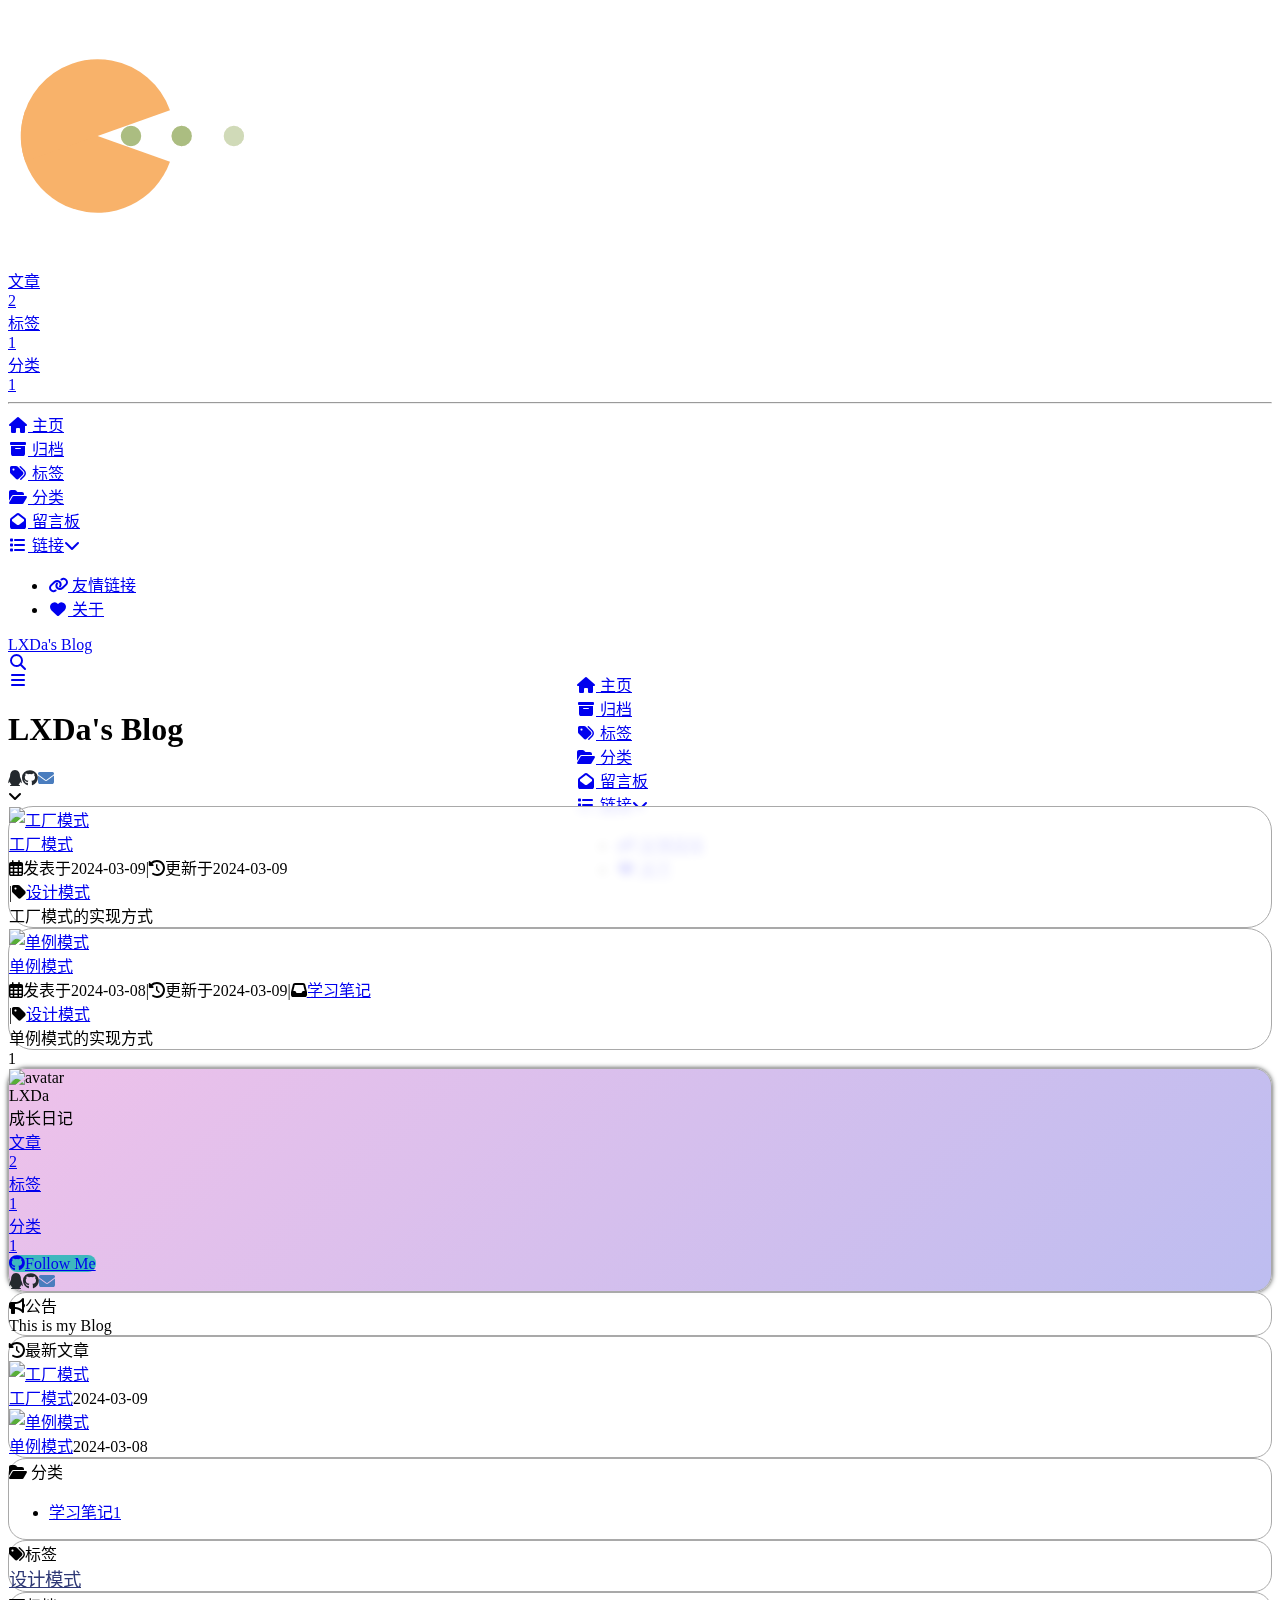
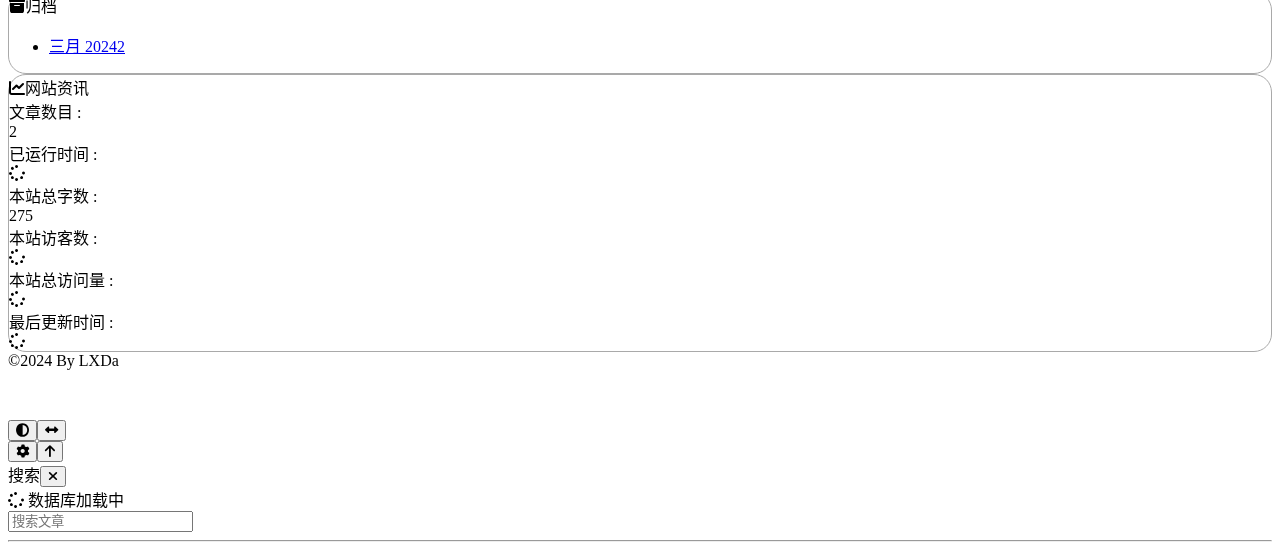
==== index.html @ 8b488f19 "Site updated: 2024-03-10 10:13:43" ====
<!DOCTYPE html><html lang="zh-CN" data-theme="light"><head><meta charset="UTF-8"><meta http-equiv="X-UA-Compatible" content="IE=edge"><meta name="viewport" content="width=device-width, initial-scale=1.0,viewport-fit=cover"><title>LXDa's  Blog</title><meta name="author" content="LXDa"><meta name="copyright" content="LXDa"><meta name="format-detection" content="telephone=no"><meta name="theme-color" content="#ffffff"><meta name="description" content="成长日记">
<meta property="og:type" content="website">
<meta property="og:title" content="LXDa&#39;s  Blog">
<meta property="og:url" content="https://lxdaa-blog.github.io/LXDaa-Blog.github.io/index.html">
<meta property="og:site_name" content="LXDa&#39;s  Blog">
<meta property="og:description" content="成长日记">
<meta property="og:locale" content="zh_CN">
<meta property="og:image" content="https://lxdaa-blog.github.io/LXDaa-Blog.github.io/imgs/%E5%A4%B4%E5%83%8F.jpg">
<meta property="article:author" content="LXDa">
<meta property="article:tag" content="博客">
<meta name="twitter:card" content="summary">
<meta name="twitter:image" content="https://lxdaa-blog.github.io/LXDaa-Blog.github.io/imgs/%E5%A4%B4%E5%83%8F.jpg"><link rel="shortcut icon" href="/LXDaa-Blog.github.io/img/favicon.png"><link rel="canonical" href="https://lxdaa-blog.github.io/LXDaa-Blog.github.io/index.html"><link rel="preconnect" href="//cdn.jsdelivr.net"/><link rel="preconnect" href="//fonts.googleapis.com" crossorigin=""/><link rel="preconnect" href="//busuanzi.ibruce.info"/><meta/><link rel="stylesheet" href="/LXDaa-Blog.github.io/css/index.css?v=4.13.0"><link rel="stylesheet" href="https://cdn.jsdelivr.net/npm/@fortawesome/fontawesome-free@6.5.1/css/all.min.css"><link rel="stylesheet" href="https://cdn.jsdelivr.net/npm/@fancyapps/ui@5.0.33/dist/fancybox/fancybox.min.css" media="print" onload="this.media='all'"><link rel="stylesheet" href="https://fonts.googleapis.com/css?family=Titillium+Web&amp;display=swap" media="print" onload="this.media='all'"><script>const GLOBAL_CONFIG = {
  root: '/LXDaa-Blog.github.io/',
  algolia: undefined,
  localSearch: {"path":"/LXDaa-Blog.github.io/search.xml","preload":true,"top_n_per_article":1,"unescape":false,"languages":{"hits_empty":"找不到您查询的内容：${query}","hits_stats":"共找到 ${hits} 篇文章"}},
  translate: undefined,
  noticeOutdate: undefined,
  highlight: {"plugin":"highlight.js","highlightCopy":true,"highlightLang":true,"highlightHeightLimit":200},
  copy: {
    success: '复制成功',
    error: '复制错误',
    noSupport: '浏览器不支持'
  },
  relativeDate: {
    homepage: true,
    post: true
  },
  runtime: '天',
  dateSuffix: {
    just: '刚刚',
    min: '分钟前',
    hour: '小时前',
    day: '天前',
    month: '个月前'
  },
  copyright: {"limitCount":50,"languages":{"author":"作者: LXDa","link":"链接: ","source":"来源: LXDa's  Blog","info":"著作权归作者所有。商业转载请联系作者获得授权，非商业转载请注明出处。"}},
  lightbox: 'fancybox',
  Snackbar: undefined,
  infinitegrid: {
    js: 'https://cdn.jsdelivr.net/npm/@egjs/infinitegrid@4.11.1/dist/infinitegrid.min.js',
    buttonText: '加载更多'
  },
  isPhotoFigcaption: true,
  islazyload: false,
  isAnchor: false,
  percent: {
    toc: true,
    rightside: true,
  },
  autoDarkmode: false
}</script><script id="config-diff">var GLOBAL_CONFIG_SITE = {
  title: 'LXDa\'s  Blog',
  isPost: false,
  isHome: true,
  isHighlightShrink: false,
  isToc: false,
  postUpdate: '2024-03-10 10:13:40'
}</script><script>(win=>{
      win.saveToLocal = {
        set: (key, value, ttl) => {
          if (ttl === 0) return
          const now = Date.now()
          const expiry = now + ttl * 86400000
          const item = {
            value,
            expiry
          }
          localStorage.setItem(key, JSON.stringify(item))
        },
      
        get: key => {
          const itemStr = localStorage.getItem(key)
      
          if (!itemStr) {
            return undefined
          }
          const item = JSON.parse(itemStr)
          const now = Date.now()
      
          if (now > item.expiry) {
            localStorage.removeItem(key)
            return undefined
          }
          return item.value
        }
      }
    
      win.getScript = (url, attr = {}) => new Promise((resolve, reject) => {
        const script = document.createElement('script')
        script.src = url
        script.async = true
        script.onerror = reject
        script.onload = script.onreadystatechange = function() {
          const loadState = this.readyState
          if (loadState && loadState !== 'loaded' && loadState !== 'complete') return
          script.onload = script.onreadystatechange = null
          resolve()
        }

        Object.keys(attr).forEach(key => {
          script.setAttribute(key, attr[key])
        })

        document.head.appendChild(script)
      })
    
      win.getCSS = (url, id = false) => new Promise((resolve, reject) => {
        const link = document.createElement('link')
        link.rel = 'stylesheet'
        link.href = url
        if (id) link.id = id
        link.onerror = reject
        link.onload = link.onreadystatechange = function() {
          const loadState = this.readyState
          if (loadState && loadState !== 'loaded' && loadState !== 'complete') return
          link.onload = link.onreadystatechange = null
          resolve()
        }
        document.head.appendChild(link)
      })
    
      win.activateDarkMode = () => {
        document.documentElement.setAttribute('data-theme', 'dark')
        if (document.querySelector('meta[name="theme-color"]') !== null) {
          document.querySelector('meta[name="theme-color"]').setAttribute('content', '#0d0d0d')
        }
      }
      win.activateLightMode = () => {
        document.documentElement.setAttribute('data-theme', 'light')
        if (document.querySelector('meta[name="theme-color"]') !== null) {
          document.querySelector('meta[name="theme-color"]').setAttribute('content', '#ffffff')
        }
      }
      const t = saveToLocal.get('theme')
    
          const now = new Date()
          const hour = now.getHours()
          const isNight = hour <= 6 || hour >= 18
          if (t === undefined) isNight ? activateDarkMode() : activateLightMode()
          else if (t === 'light') activateLightMode()
          else activateDarkMode()
        
      const asideStatus = saveToLocal.get('aside-status')
      if (asideStatus !== undefined) {
        if (asideStatus === 'hide') {
          document.documentElement.classList.add('hide-aside')
        } else {
          document.documentElement.classList.remove('hide-aside')
        }
      }
    
      const detectApple = () => {
        if(/iPad|iPhone|iPod|Macintosh/.test(navigator.userAgent)){
          document.documentElement.classList.add('apple')
        }
      }
      detectApple()
    })(window)</script><link rel="stylesheet" href="/css/custom.css"><!-- hexo injector head_end start --><link rel="stylesheet" href="https://cdn.jsdelivr.net/gh/Zfour/Butterfly-double-row-display@1.00/cardlistpost.min.css"/>
<style>#recent-posts > .recent-post-item >.recent-post-info > .article-meta-wrap > .tags:before {content:"\A";
  white-space: pre;}#recent-posts > .recent-post-item >.recent-post-info > .article-meta-wrap > .tags > .article-meta__separator{display:none}</style>
<link rel="stylesheet" href="https://cdn.cbd.int/hexo-butterfly-clock-anzhiyu/lib/clock.min.css" /><link rel="stylesheet" href="https://www.fomal.cc/static/css/runtime.min.css" media="print" onload="this.media='all'"><link rel="stylesheet" href="https://npm.elemecdn.com/hexo-butterfly-swiper/lib/swiper.min.css" media="print" onload="this.media='all'"><link rel="stylesheet" href="https://npm.elemecdn.com/hexo-butterfly-swiper/lib/swiperstyle.css" media="print" onload="this.media='all'"><link rel="stylesheet" href="https://npm.elemecdn.com/hexo-butterfly-tag-plugins-plus@latest/lib/assets/font-awesome-animation.min.css" media="defer" onload="this.media='all'"><link rel="stylesheet" href="https://npm.elemecdn.com/hexo-butterfly-tag-plugins-plus@latest/lib/tag_plugins.css" media="defer" onload="this.media='all'"><script src="https://npm.elemecdn.com/hexo-butterfly-tag-plugins-plus@latest/lib/assets/carousel-touch.js"></script><link rel="stylesheet" href="https://npm.elemecdn.com/hexo-butterfly-wowjs/lib/animate.min.css" media="print" onload="this.media='screen'"><!-- hexo injector head_end end --><meta name="generator" content="Hexo 6.3.0"></head><body><div id="web_bg"></div><div id="sidebar"><div id="menu-mask"></div><div id="sidebar-menus"><div class="avatar-img is-center"><img src="/LXDaa-Blog.github.io/imgs/%E5%A4%B4%E5%83%8F.jpg" onerror="onerror=null;src='/img/friend_404.gif'" alt="avatar"/></div><div class="sidebar-site-data site-data is-center"><a href="/LXDaa-Blog.github.io/archives/"><div class="headline">文章</div><div class="length-num">2</div></a><a href="/LXDaa-Blog.github.io/tags/"><div class="headline">标签</div><div class="length-num">1</div></a><a href="/LXDaa-Blog.github.io/categories/"><div class="headline">分类</div><div class="length-num">1</div></a></div><hr class="custom-hr"/><div class="menus_items"><div class="menus_item"><a class="site-page" href="/LXDaa-Blog.github.io/"><i class="fa-fw fas fa-home"></i><span> 主页</span></a></div><div class="menus_item"><a class="site-page" href="/LXDaa-Blog.github.io/archives/"><i class="fa-fw fas fa-archive"></i><span> 归档</span></a></div><div class="menus_item"><a class="site-page" href="/LXDaa-Blog.github.io/tags/"><i class="fa-fw fas fa-tags"></i><span> 标签</span></a></div><div class="menus_item"><a class="site-page" href="/LXDaa-Blog.github.io/categories/"><i class="fa-fw fas fa-folder-open"></i><span> 分类</span></a></div><div class="menus_item"><a class="site-page" href="/LXDaa-Blog.github.io/comments/"><i class="fa-fw fas fa-envelope-open"></i><span> 留言板</span></a></div><div class="menus_item"><a class="site-page group hide" href="javascript:void(0);"><i class="fa-fw fas fa-list"></i><span> 链接</span><i class="fas fa-chevron-down"></i></a><ul class="menus_item_child"><li><a class="site-page child" href="/LXDaa-Blog.github.io/link/"><i class="fa-fw fas fa-link"></i><span> 友情链接</span></a></li><li><a class="site-page child" href="/LXDaa-Blog.github.io/about/"><i class="fa-fw fas fa-heart"></i><span> 关于</span></a></li></ul></div></div></div></div><div class="page" id="body-wrap"><header class="full_page" id="page-header" style="background-image: url('/LXDaa-Blog.github.io/imgs/homepage.png')"><nav id="nav"><span id="blog-info"><a href="/LXDaa-Blog.github.io/" title="LXDa's  Blog"><span class="site-name">LXDa's  Blog</span></a></span><div id="menus"><div id="search-button"><a class="site-page social-icon search" href="javascript:void(0);"><i class="fas fa-search fa-fw"></i><!--span=' '+_p('search.title')--></a></div><div class="menus_items"><div class="menus_item"><a class="site-page" href="/LXDaa-Blog.github.io/"><i class="fa-fw fas fa-home"></i><span> 主页</span></a></div><div class="menus_item"><a class="site-page" href="/LXDaa-Blog.github.io/archives/"><i class="fa-fw fas fa-archive"></i><span> 归档</span></a></div><div class="menus_item"><a class="site-page" href="/LXDaa-Blog.github.io/tags/"><i class="fa-fw fas fa-tags"></i><span> 标签</span></a></div><div class="menus_item"><a class="site-page" href="/LXDaa-Blog.github.io/categories/"><i class="fa-fw fas fa-folder-open"></i><span> 分类</span></a></div><div class="menus_item"><a class="site-page" href="/LXDaa-Blog.github.io/comments/"><i class="fa-fw fas fa-envelope-open"></i><span> 留言板</span></a></div><div class="menus_item"><a class="site-page group hide" href="javascript:void(0);"><i class="fa-fw fas fa-list"></i><span> 链接</span><i class="fas fa-chevron-down"></i></a><ul class="menus_item_child"><li><a class="site-page child" href="/LXDaa-Blog.github.io/link/"><i class="fa-fw fas fa-link"></i><span> 友情链接</span></a></li><li><a class="site-page child" href="/LXDaa-Blog.github.io/about/"><i class="fa-fw fas fa-heart"></i><span> 关于</span></a></li></ul></div></div><div id="toggle-menu"><a class="site-page" href="javascript:void(0);"><i class="fas fa-bars fa-fw"></i></a></div></div></nav><div id="site-info"><h1 id="site-title">LXDa's  Blog</h1><div id="site-subtitle"><span id="subtitle"></span></div><div id="site_social_icons"><a class="social-icon" href="https://github.com/xxxxx" target="_blank" title="QQ"><i class="fa-brands fa-qq" style="color: #24292e;"></i></a><a class="social-icon" href="https://github.com/xxxxx" target="_blank" title="Github"><i class="fab fa-github" style="color: #24292e;"></i></a><a class="social-icon" href="mailto:xxxxxx@gmail.com" target="_blank" title="Email"><i class="fas fa-envelope" style="color: #4a7dbe;"></i></a></div></div><div id="scroll-down"><i class="fas fa-angle-down scroll-down-effects"></i></div></header><main class="layout" id="content-inner"><div class="recent-posts" id="recent-posts"><div class="recent-post-item"><div class="post_cover left"><a href="/LXDaa-Blog.github.io/2024/03/09/%E5%B7%A5%E5%8E%82%E6%A8%A1%E5%BC%8F/" title="工厂模式"><img class="post-bg" src="/LXDaa-Blog.github.io/imgs/cover/3.jpg" onerror="this.onerror=null;this.src='/LXDaa-Blog.github.io/img/404.jpg'" alt="工厂模式"></a></div><div class="recent-post-info"><a class="article-title" href="/LXDaa-Blog.github.io/2024/03/09/%E5%B7%A5%E5%8E%82%E6%A8%A1%E5%BC%8F/" title="工厂模式">工厂模式</a><div class="article-meta-wrap"><span class="post-meta-date"><i class="far fa-calendar-alt"></i><span class="article-meta-label">发表于</span><time class="post-meta-date-created" datetime="2024-03-09T00:00:00.000Z" title="发表于 2024-03-09 08:00:00">2024-03-09</time><span class="article-meta-separator">|</span><i class="fas fa-history"></i><span class="article-meta-label">更新于</span><time class="post-meta-date-updated" datetime="2024-03-09T10:38:39.227Z" title="更新于 2024-03-09 18:38:39">2024-03-09</time></span><span class="article-meta tags"><span class="article-meta-separator">|</span><i class="fas fa-tag"></i><a class="article-meta__tags" href="/LXDaa-Blog.github.io/tags/%E8%AE%BE%E8%AE%A1%E6%A8%A1%E5%BC%8F/">设计模式</a></span></div><div class="content">工厂模式的实现方式</div></div></div><div class="recent-post-item"><div class="post_cover right"><a href="/LXDaa-Blog.github.io/2024/03/08/%E5%8D%95%E4%BE%8B%E6%A8%A1%E5%BC%8F/" title="单例模式"><img class="post-bg" src="/LXDaa-Blog.github.io/imgs/cover/1.jpg" onerror="this.onerror=null;this.src='/LXDaa-Blog.github.io/img/404.jpg'" alt="单例模式"></a></div><div class="recent-post-info"><a class="article-title" href="/LXDaa-Blog.github.io/2024/03/08/%E5%8D%95%E4%BE%8B%E6%A8%A1%E5%BC%8F/" title="单例模式">单例模式</a><div class="article-meta-wrap"><span class="post-meta-date"><i class="far fa-calendar-alt"></i><span class="article-meta-label">发表于</span><time class="post-meta-date-created" datetime="2024-03-08T00:00:00.000Z" title="发表于 2024-03-08 08:00:00">2024-03-08</time><span class="article-meta-separator">|</span><i class="fas fa-history"></i><span class="article-meta-label">更新于</span><time class="post-meta-date-updated" datetime="2024-03-09T10:39:08.248Z" title="更新于 2024-03-09 18:39:08">2024-03-09</time></span><span class="article-meta"><span class="article-meta-separator">|</span><i class="fas fa-inbox"></i><a class="article-meta__categories" href="/LXDaa-Blog.github.io/categories/%E5%AD%A6%E4%B9%A0%E7%AC%94%E8%AE%B0/">学习笔记</a></span><span class="article-meta tags"><span class="article-meta-separator">|</span><i class="fas fa-tag"></i><a class="article-meta__tags" href="/LXDaa-Blog.github.io/tags/%E8%AE%BE%E8%AE%A1%E6%A8%A1%E5%BC%8F/">设计模式</a></span></div><div class="content">单例模式的实现方式</div></div></div><nav id="pagination"><div class="pagination"><span class="page-number current">1</span></div></nav></div><div class="aside-content" id="aside-content"><div class="card-widget card-info"><div class="is-center"><div class="avatar-img"><img src="/LXDaa-Blog.github.io/imgs/%E5%A4%B4%E5%83%8F.jpg" onerror="this.onerror=null;this.src='/LXDaa-Blog.github.io/img/friend_404.gif'" alt="avatar"/></div><div class="author-info__name">LXDa</div><div class="author-info__description">成长日记</div></div><div class="card-info-data site-data is-center"><a href="/LXDaa-Blog.github.io/archives/"><div class="headline">文章</div><div class="length-num">2</div></a><a href="/LXDaa-Blog.github.io/tags/"><div class="headline">标签</div><div class="length-num">1</div></a><a href="/LXDaa-Blog.github.io/categories/"><div class="headline">分类</div><div class="length-num">1</div></a></div><a id="card-info-btn" target="_blank" rel="noopener" href="https://github.com/xxxxxx"><i class="fab fa-github"></i><span>Follow Me</span></a><div class="card-info-social-icons is-center"><a class="social-icon" href="https://github.com/xxxxx" target="_blank" title="QQ"><i class="fa-brands fa-qq" style="color: #24292e;"></i></a><a class="social-icon" href="https://github.com/xxxxx" target="_blank" title="Github"><i class="fab fa-github" style="color: #24292e;"></i></a><a class="social-icon" href="mailto:xxxxxx@gmail.com" target="_blank" title="Email"><i class="fas fa-envelope" style="color: #4a7dbe;"></i></a></div></div><div class="card-widget card-announcement"><div class="item-headline"><i class="fas fa-bullhorn fa-shake"></i><span>公告</span></div><div class="announcement_content">This is my Blog</div></div><div class="sticky_layout"><div class="card-widget card-recent-post"><div class="item-headline"><i class="fas fa-history"></i><span>最新文章</span></div><div class="aside-list"><div class="aside-list-item"><a class="thumbnail" href="/LXDaa-Blog.github.io/2024/03/09/%E5%B7%A5%E5%8E%82%E6%A8%A1%E5%BC%8F/" title="工厂模式"><img src="/LXDaa-Blog.github.io/imgs/cover/3.jpg" onerror="this.onerror=null;this.src='/LXDaa-Blog.github.io/img/404.jpg'" alt="工厂模式"/></a><div class="content"><a class="title" href="/LXDaa-Blog.github.io/2024/03/09/%E5%B7%A5%E5%8E%82%E6%A8%A1%E5%BC%8F/" title="工厂模式">工厂模式</a><time datetime="2024-03-09T00:00:00.000Z" title="发表于 2024-03-09 08:00:00">2024-03-09</time></div></div><div class="aside-list-item"><a class="thumbnail" href="/LXDaa-Blog.github.io/2024/03/08/%E5%8D%95%E4%BE%8B%E6%A8%A1%E5%BC%8F/" title="单例模式"><img src="/LXDaa-Blog.github.io/imgs/cover/1.jpg" onerror="this.onerror=null;this.src='/LXDaa-Blog.github.io/img/404.jpg'" alt="单例模式"/></a><div class="content"><a class="title" href="/LXDaa-Blog.github.io/2024/03/08/%E5%8D%95%E4%BE%8B%E6%A8%A1%E5%BC%8F/" title="单例模式">单例模式</a><time datetime="2024-03-08T00:00:00.000Z" title="发表于 2024-03-08 08:00:00">2024-03-08</time></div></div></div></div><div class="card-widget card-categories"><div class="item-headline">
            <i class="fas fa-folder-open"></i>
            <span>分类</span>
            
            </div>
            <ul class="card-category-list" id="aside-cat-list">
            <li class="card-category-list-item "><a class="card-category-list-link" href="/LXDaa-Blog.github.io/categories/%E5%AD%A6%E4%B9%A0%E7%AC%94%E8%AE%B0/"><span class="card-category-list-name">学习笔记</span><span class="card-category-list-count">1</span></a></li>
            </ul></div><div class="card-widget card-tags"><div class="item-headline"><i class="fas fa-tags"></i><span>标签</span></div><div class="card-tag-cloud"><a href="/LXDaa-Blog.github.io/tags/%E8%AE%BE%E8%AE%A1%E6%A8%A1%E5%BC%8F/" style="font-size: 1.15em; color: rgb(46, 56, 117)">设计模式</a></div></div><div class="card-widget card-archives"><div class="item-headline"><i class="fas fa-archive"></i><span>归档</span></div><ul class="card-archive-list"><li class="card-archive-list-item"><a class="card-archive-list-link" href="/LXDaa-Blog.github.io/archives/2024/03/"><span class="card-archive-list-date">三月 2024</span><span class="card-archive-list-count">2</span></a></li></ul></div><div class="card-widget card-webinfo"><div class="item-headline"><i class="fas fa-chart-line"></i><span>网站资讯</span></div><div class="webinfo"><div class="webinfo-item"><div class="item-name">文章数目 :</div><div class="item-count">2</div></div><div class="webinfo-item"><div class="item-name">已运行时间 :</div><div class="item-count" id="runtimeshow" data-publishDate="2024-03-07T16:00:00.000Z"><i class="fa-solid fa-spinner fa-spin"></i></div></div><div class="webinfo-item"><div class="item-name">本站总字数 :</div><div class="item-count">275</div></div><div class="webinfo-item"><div class="item-name">本站访客数 :</div><div class="item-count" id="busuanzi_value_site_uv"><i class="fa-solid fa-spinner fa-spin"></i></div></div><div class="webinfo-item"><div class="item-name">本站总访问量 :</div><div class="item-count" id="busuanzi_value_site_pv"><i class="fa-solid fa-spinner fa-spin"></i></div></div><div class="webinfo-item"><div class="item-name">最后更新时间 :</div><div class="item-count" id="last-push-date" data-lastPushDate="2024-03-10T02:13:40.676Z"><i class="fa-solid fa-spinner fa-spin"></i></div></div></div></div></div></div></main><footer id="footer"><div id="footer-wrap"><div class="copyright">&copy;2024 By LXDa</div></div></footer></div><div id="rightside"><div id="rightside-config-hide"><button id="darkmode" type="button" title="浅色和深色模式转换"><i class="fas fa-adjust"></i></button><button id="hide-aside-btn" type="button" title="单栏和双栏切换"><i class="fas fa-arrows-alt-h"></i></button></div><div id="rightside-config-show"><button id="rightside-config" type="button" title="设置"><i class="fas fa-cog fa-spin"></i></button><button id="go-up" type="button" title="回到顶部"><span class="scroll-percent"></span><i class="fas fa-arrow-up"></i></button></div></div><div><script src="/LXDaa-Blog.github.io/js/utils.js?v=4.13.0"></script><script src="/LXDaa-Blog.github.io/js/main.js?v=4.13.0"></script><script src="https://cdn.jsdelivr.net/npm/@fancyapps/ui@5.0.33/dist/fancybox/fancybox.umd.min.js"></script><script src="https://cdn.jsdelivr.net/npm/instant.page@5.2.0/instantpage.min.js" type="module"></script><script>function panguFn () {
  if (typeof pangu === 'object') pangu.autoSpacingPage()
  else {
    getScript('https://cdn.jsdelivr.net/npm/pangu@4.0.7/dist/browser/pangu.min.js')
      .then(() => {
        pangu.autoSpacingPage()
      })
  }
}

function panguInit () {
  if (false){
    GLOBAL_CONFIG_SITE.isPost && panguFn()
  } else {
    panguFn()
  }
}

document.addEventListener('DOMContentLoaded', panguInit)</script><div class="js-pjax"><script>window.typedJSFn = {
  init: (str) => {
    window.typed = new Typed('#subtitle', Object.assign({
      strings: str,
      startDelay: 300,
      typeSpeed: 150,
      loop: true,
      backSpeed: 50,
    }, null))
  },
  run: (subtitleType) => {
    if (true) {
      if (typeof Typed === 'function') {
        subtitleType()
      } else {
        getScript('https://cdn.jsdelivr.net/npm/typed.js@2.1.0/dist/typed.umd.min.js').then(subtitleType)
      }
    } else {
      subtitleType()
    }
  }
}
</script><script>function subtitleType () {
  fetch('https://v1.hitokoto.cn')
    .then(response => response.json())
    .then(data => {
      if (true) {
        const from = '出自 ' + data.from
        const sub = ["今日事&#44;今日毕"]
        sub.unshift(data.hitokoto, from)
        typedJSFn.init(sub)
      } else {
        document.getElementById('subtitle').textContent = data.hitokoto
      }
    })
}
typedJSFn.run(subtitleType)
</script></div><canvas id="universe"></canvas><script defer src="/js/universe.js"></script><script id="canvas_nest" defer="defer" color="0,0,255" opacity="0.7" zIndex="-1" count="99" mobile="false" src="https://cdn.jsdelivr.net/npm/butterfly-extsrc@1.1.3/dist/canvas-nest.min.js"></script><script id="click-show-text" src="https://cdn.jsdelivr.net/npm/butterfly-extsrc@1.1.3/dist/click-show-text.min.js" data-mobile="false" data-text="富强,民主,文明,和谐,自由,平等,公正,法治,爱国,敬业,诚信,友善" data-fontsize="15px" data-random="false" async="async"></script><link rel="stylesheet" href="https://cdn.jsdelivr.net/npm/aplayer@1.10.1/dist/APlayer.min.css" media="print" onload="this.media='all'"><script src="https://cdn.jsdelivr.net/npm/aplayer@1.10.1/dist/APlayer.min.js"></script><script src="https://cdn.jsdelivr.net/npm/butterfly-extsrc@1.1.3/metingjs/dist/Meting.min.js"></script><script src="https://cdn.jsdelivr.net/npm/pjax@0.2.8/pjax.min.js"></script><script>let pjaxSelectors = ["head > title","#config-diff","#body-wrap","#rightside-config-hide","#rightside-config-show",".js-pjax"]

var pjax = new Pjax({
  elements: 'a:not([target="_blank"])',
  selectors: pjaxSelectors,
  cacheBust: false,
  analytics: false,
  scrollRestoration: false
})

document.addEventListener('pjax:send', function () {

  // removeEventListener
  btf.removeGlobalFnEvent('pjax')
  btf.removeGlobalFnEvent('themeChange')

  document.getElementById('rightside').classList.remove('rightside-show')
  
  if (window.aplayers) {
    for (let i = 0; i < window.aplayers.length; i++) {
      if (!window.aplayers[i].options.fixed) {
        window.aplayers[i].destroy()
      }
    }
  }

  typeof typed === 'object' && typed.destroy()

  //reset readmode
  const $bodyClassList = document.body.classList
  $bodyClassList.contains('read-mode') && $bodyClassList.remove('read-mode')

  typeof disqusjs === 'object' && disqusjs.destroy()
})

document.addEventListener('pjax:complete', function () {
  window.refreshFn()

  document.querySelectorAll('script[data-pjax]').forEach(item => {
    const newScript = document.createElement('script')
    const content = item.text || item.textContent || item.innerHTML || ""
    Array.from(item.attributes).forEach(attr => newScript.setAttribute(attr.name, attr.value))
    newScript.appendChild(document.createTextNode(content))
    item.parentNode.replaceChild(newScript, item)
  })

  GLOBAL_CONFIG.islazyload && window.lazyLoadInstance.update()

  typeof panguInit === 'function' && panguInit()

  // google analytics
  typeof gtag === 'function' && gtag('config', '', {'page_path': window.location.pathname});

  // baidu analytics
  typeof _hmt === 'object' && _hmt.push(['_trackPageview',window.location.pathname]);

  typeof loadMeting === 'function' && document.getElementsByClassName('aplayer').length && loadMeting()

  // prismjs
  typeof Prism === 'object' && Prism.highlightAll()
})

document.addEventListener('pjax:error', e => {
  if (e.request.status === 404) {
    pjax.loadUrl('/LXDaa-Blog.github.io/404.html')
  }
})</script><script async data-pjax src="//busuanzi.ibruce.info/busuanzi/2.3/busuanzi.pure.mini.js"></script><div id="local-search"><div class="search-dialog"><nav class="search-nav"><span class="search-dialog-title">搜索</span><span id="loading-status"></span><button class="search-close-button"><i class="fas fa-times"></i></button></nav><div class="is-center" id="loading-database"><i class="fas fa-spinner fa-pulse"></i><span>  数据库加载中</span></div><div class="search-wrap"><div id="local-search-input"><div class="local-search-box"><input class="local-search-box--input" placeholder="搜索文章" type="text"/></div></div><hr/><div id="local-search-results"></div><div id="local-search-stats-wrap"></div></div></div><div id="search-mask"></div><script src="/LXDaa-Blog.github.io/js/search/local-search.js?v=4.13.0"></script></div></div><!-- hexo injector body_end start --> <script data-pjax>if(document.getElementById('recent-posts') && (location.pathname ==='/'|| '/' ==='all')){
    var parent = document.getElementById('recent-posts');
    var child = '<div class="recent-post-item" style="width:100%;height: auto"><div id="catalog_magnet"><div class="magnet_item"><a class="magnet_link" href="https://lxdaa-blog.github.io/LXDaa-Blog.github.io/categories/学习笔记/"><div class="magnet_link_context" style=""><span style="font-weight:500;flex:1">📚 LXDaの学习笔记 (1)</span><span style="padding:0px 4px;border-radius: 8px;"><i class="fas fa-arrow-circle-right"></i></span></div></a></div><div class="magnet_item" style="visibility: hidden"></div><div class="magnet_item" style="visibility: hidden"></div><a class="magnet_link_more"  href="https://lxdaa-blog.github.io/LXDaa-Blog.github.io/categories" style="flex:1;text-align: center;margin-bottom: 10px;">查看更多...</a></div></div>';
    console.log('已挂载magnet')
    parent.insertAdjacentHTML("afterbegin",child)}
     </script><style>#catalog_magnet{flex-wrap: wrap;display: flex;width:100%;justify-content:space-between;padding: 10px 10px 0 10px;align-content: flex-start;}.magnet_item{flex-basis: calc(33.333333333333336% - 5px);background: #f2f2f2;margin-bottom: 10px;border-radius: 8px;transition: all 0.2s ease-in-out;}.magnet_item:hover{background: #b30070}.magnet_link_more{color:#555}.magnet_link{color:black}.magnet_link:hover{color:white}@media screen and (max-width: 600px) {.magnet_item {flex-basis: 100%;}}.magnet_link_context{display:flex;padding: 10px;font-size:16px;transition: all 0.2s ease-in-out;}.magnet_link_context:hover{padding: 10px 20px;}</style>
    <style></style><script data-pjax>
  function butterfly_clock_anzhiyu_injector_config(){
    var parent_div_git = document.getElementsByClassName('sticky_layout')[0];
    var item_html = '<div class="card-widget card-clock"><div class="card-glass"><div class="card-background"><div class="card-content"><div id="hexo_electric_clock"><img class="entered loading" id="card-clock-loading" src="https://cdn.cbd.int/hexo-butterfly-clock-anzhiyu/lib/loading.gif" style="height: 120px; width: 100%;" data-ll-status="loading"/></div></div></div></div></div>';
    console.log('已挂载butterfly_clock_anzhiyu')
    if(parent_div_git) {
      parent_div_git.insertAdjacentHTML("afterbegin",item_html)
    }
  }
  var elist = 'null'.split(',');
  var cpage = location.pathname;
  var epage = '/';
  var qweather_key = '67f9a432909b4214a7e652d215a75445';
  var gaud_map_key = '8b33c382745e95bb3d3140c4f9f5fd67';
  var baidu_ak_key = 'undefined';
  var flag = 0;
  var clock_rectangle = '113.34532,23.15624';
  var clock_default_rectangle_enable = 'false';

  for (var i=0;i<elist.length;i++){
    if (cpage.includes(elist[i])){
      flag++;
    }
  }

  if ((epage ==='all')&&(flag == 0)){
    butterfly_clock_anzhiyu_injector_config();
  }
  else if (epage === cpage){
    butterfly_clock_anzhiyu_injector_config();
  }
  </script><script src="https://widget.qweather.net/simple/static/js/he-simple-common.js?v=2.0"></script><script data-pjax src="https://cdn.cbd.int/hexo-butterfly-clock-anzhiyu/lib/clock.min.js"></script><script data-pjax>
  function butterfly_footer_beautify_injector_config(){
    var parent_div_git = document.getElementById('footer-wrap');
    var item_html = '<div id="workboard"></div><p id="ghbdages"><a class="github-badge" target="_blank" href="https://hexo.io/" style="margin-inline:5px" data-title="博客框架为Hexo_v6.2.0" title=""><img src="https://img.shields.io/badge/Frame-Hexo-blue?style=flat&amp;logo=hexo" alt=""/></a><a class="github-badge" target="_blank" href="https://butterfly.js.org/" style="margin-inline:5px" data-title="主题版本Butterfly_v4.3.1" title=""><img src="https://img.shields.io/badge/Theme-Butterfly-6513df?style=flat&amp;logo=bitdefender" alt=""/></a><a class="github-badge" target="_blank" href="https://vercel.com/" style="margin-inline:5px" data-title="本站采用多线部署，主线路托管于Vercel" title=""><img src="https://img.shields.io/badge/Hosted-Vercel-brightgreen?style=flat&amp;logo=Vercel" alt=""/></a><a class="github-badge" target="_blank" href="https://dashboard.4everland.org/" style="margin-inline:5px" data-title="本站采用多线部署，备用线路托管于4EVERLAND" title=""><img src="https://img.shields.io/badge/Hosted-4EVERLAND-22DDDD?style=flat&amp;logo=IPFS" alt=""/></a><a class="github-badge" target="_blank" href="https://github.com/" style="margin-inline:5px" data-title="本站项目由Github托管" title=""><img src="https://img.shields.io/badge/Source-Github-d021d6?style=flat&amp;logo=GitHub" alt=""/></a><a class="github-badge" target="_blank" href="http://creativecommons.org/licenses/by-nc-sa/4.0/" style="margin-inline:5px" data-title="本站采用知识共享署名-非商业性使用-相同方式共享4.0国际许可协议进行许可" title=""><img src="https://img.shields.io/badge/Copyright-BY--NC--SA%204.0-d42328?style=flat&amp;logo=Claris" alt=""/></a></p>';
    console.log('已挂载butterfly_footer_beautify')
    parent_div_git.insertAdjacentHTML("beforeend",item_html)
    }
  var elist = 'null'.split(',');
  var cpage = location.pathname;
  var epage = 'all';
  var flag = 0;

  for (var i=0;i<elist.length;i++){
    if (cpage.includes(elist[i])){
      flag++;
    }
  }

  if ((epage ==='all')&&(flag == 0)){
    butterfly_footer_beautify_injector_config();
  }
  else if (epage === cpage){
    butterfly_footer_beautify_injector_config();
  }
  </script><script async src="/LXDaa-Blog.github.io/js/runtime.js"></script><script data-pjax>
  function butterfly_swiper_injector_config(){
    var parent_div_git = document.getElementById('recent-posts');
    var item_html = '<div class="recent-post-item" style="height: auto;width: 100%"><div class="blog-slider swiper-container-fade swiper-container-horizontal" id="swiper_container"><div class="blog-slider__wrp swiper-wrapper" style="transition-duration: 0ms;"><div class="blog-slider__item swiper-slide" style="width: 750px; opacity: 1; transform: translate3d(0px, 0px, 0px); transition-duration: 0ms;"><a class="blog-slider__img" onclick="pjax.loadUrl(&quot;2024/03/08/单例模式/&quot;);" href="javascript:void(0);" alt=""><img width="48" height="48" src="/imgs/cover/1.jpg" alt="" onerror="this.src=https://unpkg.zhimg.com/akilar-candyassets/image/loading.gif; this.onerror = null;"/></a><div class="blog-slider__content"><span class="blog-slider__code">2024-03-08</span><a class="blog-slider__title" onclick="pjax.loadUrl(&quot;2024/03/08/单例模式/&quot;);" href="javascript:void(0);" alt="">单例模式</a><div class="blog-slider__text">单例模式的实现方式</div><a class="blog-slider__button" onclick="pjax.loadUrl(&quot;2024/03/08/单例模式/&quot;);" href="javascript:void(0);" alt="">详情       </a></div></div><div class="blog-slider__item swiper-slide" style="width: 750px; opacity: 1; transform: translate3d(0px, 0px, 0px); transition-duration: 0ms;"><a class="blog-slider__img" onclick="pjax.loadUrl(&quot;2024/03/09/工厂模式/&quot;);" href="javascript:void(0);" alt=""><img width="48" height="48" src="/imgs/cover/3.jpg" alt="" onerror="this.src=https://unpkg.zhimg.com/akilar-candyassets/image/loading.gif; this.onerror = null;"/></a><div class="blog-slider__content"><span class="blog-slider__code">2024-03-09</span><a class="blog-slider__title" onclick="pjax.loadUrl(&quot;2024/03/09/工厂模式/&quot;);" href="javascript:void(0);" alt="">工厂模式</a><div class="blog-slider__text">工厂模式的实现方式</div><a class="blog-slider__button" onclick="pjax.loadUrl(&quot;2024/03/09/工厂模式/&quot;);" href="javascript:void(0);" alt="">详情       </a></div></div></div><div class="blog-slider__pagination swiper-pagination-clickable swiper-pagination-bullets"></div></div></div>';
    console.log('已挂载butterfly_swiper')
    parent_div_git.insertAdjacentHTML("afterbegin",item_html)
    }
  var elist = 'undefined'.split(',');
  var cpage = location.pathname;
  var epage = '/';
  var flag = 0;

  for (var i=0;i<elist.length;i++){
    if (cpage.includes(elist[i])){
      flag++;
    }
  }

  if ((epage ==='all')&&(flag == 0)){
    butterfly_swiper_injector_config();
  }
  else if (epage === cpage){
    butterfly_swiper_injector_config();
  }
  </script><script defer src="https://npm.elemecdn.com/hexo-butterfly-swiper/lib/swiper.min.js"></script><script defer data-pjax src="https://npm.elemecdn.com/hexo-butterfly-swiper/lib/swiper_init.js"></script><script async src="//at.alicdn.com/t/font_2032782_8d5kxvn09md.js"></script><div class="js-pjax"><script async="async">var arr = document.getElementsByClassName('recent-post-item');
for(var i = 0;i<arr.length;i++){
    arr[i].classList.add('wow');
    arr[i].classList.add('animate__zoomIn');
    arr[i].setAttribute('data-wow-duration', '2s');
    arr[i].setAttribute('data-wow-delay', '1s');
    arr[i].setAttribute('data-wow-offset', '100');
    arr[i].setAttribute('data-wow-iteration', '1');
  }</script><script async="async">var arr = document.getElementsByClassName('card-widget');
for(var i = 0;i<arr.length;i++){
    arr[i].classList.add('wow');
    arr[i].classList.add('animate__zoomIn');
    arr[i].setAttribute('data-wow-duration', '');
    arr[i].setAttribute('data-wow-delay', '');
    arr[i].setAttribute('data-wow-offset', '');
    arr[i].setAttribute('data-wow-iteration', '');
  }</script></div><script defer src="https://npm.elemecdn.com/hexo-butterfly-wowjs/lib/wow.min.js"></script><script defer src="https://npm.elemecdn.com/hexo-butterfly-wowjs/lib/wow_init.js"></script><!-- hexo injector body_end end --></body></html>
---- css/custom.css ----
:root {
    --trans-light: rgba(255, 255, 255, 0.88);
    --trans-dark: rgba(25, 25, 25, 0.88);
    --border-style: 1px solid rgb(169, 169, 169);
    --backdrop-filter: blur(5px) saturate(150%);
}
/* 页脚与头图透明 */
#footer {
    background: transparent !important;
}
#page-header {
    background: transparent !important;
}

/* 白天模式遮罩透明 */
#footer::before {
    background: transparent !important;
}
#page-header::before {
    background: transparent !important;
}

/* 夜间模式遮罩透明 */
[data-theme="dark"] #footer::before {
    background: transparent !important;
}
[data-theme="dark"] #page-header::before {
    background: transparent !important;
}

/* 小冰分类分类磁铁黑夜模式适配 */
/* 一般状态 */
[data-theme="dark"] .magnet_link_context {
    background: #1e1e1e;
    color: antiquewhite;
}
/* 鼠标悬浮状态 */
[data-theme="dark"] .magnet_link_context:hover {
    background: #3ecdf1;
    color: #f2f2f2;
}

@font-face {
    /* 为载入的字体取名字(随意) */
    font-family: 'LXDa';
    /* 字体文件地址(相对或者绝对路径都可以) */
    src: url(/font/胡晓波男神体.otf);
    /* 定义加粗样式(加粗多少) */
    font-weight: normal;
    /* 定义字体样式(斜体/非斜体) */
    font-style: normal;
    /* 定义显示样式 */
    font-display: block;
}

/* 卡片翻页按钮居中 */
#pagination {
    width: 100%;
    margin: auto;
}
/*导航栏魔改*/
/* 一级菜单居中 */
#nav .menus_items {
    position: absolute !important;
    width: fit-content !important;
    left: 50% !important;
    transform: translateX(-50%) !important;
}
/* 子菜单横向展示 */
#nav .menus_items .menus_item:hover .menus_item_child {
    display: flex !important;
}
/* 这里的2是代表导航栏的第2个元素，即有子菜单的元素，可以按自己需求修改 */
.menus_items .menus_item:nth-child(2) .menus_item_child {
    left: -125px;
}

/* 日间模式不生效 */
[data-theme="light"] #site-name,
[data-theme="light"] #site-title,
[data-theme="light"] #site-subtitle,
[data-theme="light"] #post-info {
    animation: none;
}
/* 夜间模式生效 */
[data-theme="dark"] #site-name,
[data-theme="dark"] #site-title {
    animation: light_15px 10s linear infinite;
}
[data-theme="dark"] #site-subtitle {
    animation: light_10px 10s linear infinite;
}
[data-theme="dark"] #post-info {
    animation: light_5px 10s linear infinite;
}


/*黑夜霓虹灯*/
/* 关键帧描述 */
@keyframes light_15px {
    0% {
        text-shadow: #5636ed 0 0 15px;
    }
    12.5% {
        text-shadow: #11ee5e 0 0 15px;
    }
    25% {
        text-shadow: #f14747 0 0 15px;
    }
    37.5% {
        text-shadow: #f1a247 0 0 15px;
    }
    50% {
        text-shadow: #f1ee47 0 0 15px;
    }
    50% {
        text-shadow: #b347f1 0 0 15px;
    }
    62.5% {
        text-shadow: #002afa 0 0 15px;
    }
    75% {
        text-shadow: #ed709b 0 0 15px;
    }
    87.5% {
        text-shadow: #39c5bb 0 0 15px;
    }
    100% {
        text-shadow: #5636ed 0 0 15px;
    }
}

@keyframes light_10px {
    0% {
        text-shadow: #5636ed 0 0 10px;
    }
    12.5% {
        text-shadow: #11ee5e 0 0 10px;
    }
    25% {
        text-shadow: #f14747 0 0 10px;
    }
    37.5% {
        text-shadow: #f1a247 0 0 10px;
    }
    50% {
        text-shadow: #f1ee47 0 0 10px;
    }
    50% {
        text-shadow: #b347f1 0 0 10px;
    }
    62.5% {
        text-shadow: #002afa 0 0 10px;
    }
    75% {
        text-shadow: #ed709b 0 0 10px;
    }
    87.5% {
        text-shadow: #39c5bb 0 0 10px;
    }
    100% {
        text-shadow: #5636ed 0 0 10px;
    }
}

@keyframes light_5px {
    0% {
        text-shadow: #5636ed 0 0 5px;
    }
    12.5% {
        text-shadow: #11ee5e 0 0 5px;
    }
    25% {
        text-shadow: #f14747 0 0 5px;
    }
    37.5% {
        text-shadow: #f1a247 0 0 15px;
    }
    50% {
        text-shadow: #f1ee47 0 0 5px;
    }
    50% {
        text-shadow: #b347f1 0 0 5px;
    }
    62.5% {
        text-shadow: #002afa 0 0 5px;
    }
    75% {
        text-shadow: #ed709b 0 0 5px;
    }
    87.5% {
        text-shadow: #39c5bb 0 0 5px;
    }
    100% {
        text-shadow: #5636ed 0 0 5px;
    }
}


/* 背景宇宙星光  */
#universe{
    display: block;
    position: fixed;
    margin: 0;
    padding: 0;
    border: 0;
    outline: 0;
    left: 0;
    top: 0;
    width: 100%;
    height: 100%;
    pointer-events: none;
    /* 这个是调置顶的优先级的，-1在文章页下面，背景上面，个人推荐这种 */
    z-index: -1;
}

/* 侧边栏个人信息卡片动态渐变色 */
#aside-content > .card-widget.card-info {
    background: linear-gradient(
            -45deg,
            #e8d8b9,
            #eccec5,
            #a3e9eb,
            #bdbdf0,
            #eec1ea
    );
    box-shadow: 0 0 5px rgb(66, 68, 68);
    position: relative;
    background-size: 400% 400%;
    -webkit-animation: Gradient 10s ease infinite;
    -moz-animation: Gradient 10s ease infinite;
    animation: Gradient 10s ease infinite !important;
}
@-webkit-keyframes Gradient {
    0% {
        background-position: 0% 50%;
    }
    50% {
        background-position: 100% 50%;
    }
    100% {
        background-position: 0% 50%;
    }
}
@-moz-keyframes Gradient {
    0% {
        background-position: 0% 50%;
    }
    50% {
        background-position: 100% 50%;
    }
    100% {
        background-position: 0% 50%;
    }
}
@keyframes Gradient {
    0% {
        background-position: 0% 50%;
    }
    50% {
        background-position: 100% 50%;
    }
    100% {
        background-position: 0% 50%;
    }
}
/*个人卡片渐变*/
/* 黑夜模式适配 */
[data-theme="dark"] #aside-content > .card-widget.card-info {
    background: #191919ee;
}

/* 个人信息Follow me按钮 */
#aside-content > .card-widget.card-info > #card-info-btn {
    background-color: #3eb8be;
    border-radius: 8px;
}




/* 首页文章卡片 */
#recent-posts > .recent-post-item {
    background: var(--trans-light);
    backdrop-filter: var(--backdrop-filter);
    border-radius: 25px;
    border: var(--border-style);
}

/* 首页侧栏卡片 */
#aside-content .card-widget {
    background: var(--trans-light);
    backdrop-filter: var(--backdrop-filter);
    border-radius: 18px;
    border: var(--border-style);
}

/* 文章页、归档页、普通页面 */
div#post,
div#page,
div#archive {
    background: var(--trans-light);
    backdrop-filter: var(--backdrop-filter);
    border: var(--border-style);
    border-radius: 20px;
}

/* 导航栏 */
#page-header.nav-fixed #nav {
    background: rgba(255, 255, 255, 0.75);
    backdrop-filter: var(--backdrop-filter);
}

[data-theme="dark"] #page-header.nav-fixed #nav {
    background: rgba(0, 0, 0, 0.7) !important;
}

/* 夜间模式遮罩 */
[data-theme="dark"] #recent-posts > .recent-post-item,
[data-theme="dark"] #aside-content .card-widget,
[data-theme="dark"] div#post,
[data-theme="dark"] div#archive,
[data-theme="dark"] div#page {
    background: var(--trans-dark);
}


/* 夜间模式页脚页头遮罩透明 */
[data-theme="dark"] #footer::before {
    background: transparent !important;
}
[data-theme="dark"] #page-header::before {
    background: transparent !important;
}

/* 阅读模式 */
.read-mode #aside-content .card-widget {
    background: rgba(158, 204, 171, 0.5) !important;
}
.read-mode div#post {
    background: rgba(158, 204, 171, 0.5) !important;
}

/* 夜间模式下的阅读模式 */
[data-theme="dark"] .read-mode #aside-content .card-widget {
    background: rgba(25, 25, 25, 0.9) !important;
    color: #ffffff;
}
[data-theme="dark"] .read-mode div#post {
    background: rgba(25, 25, 25, 0.9) !important;
    color: #ffffff;
}
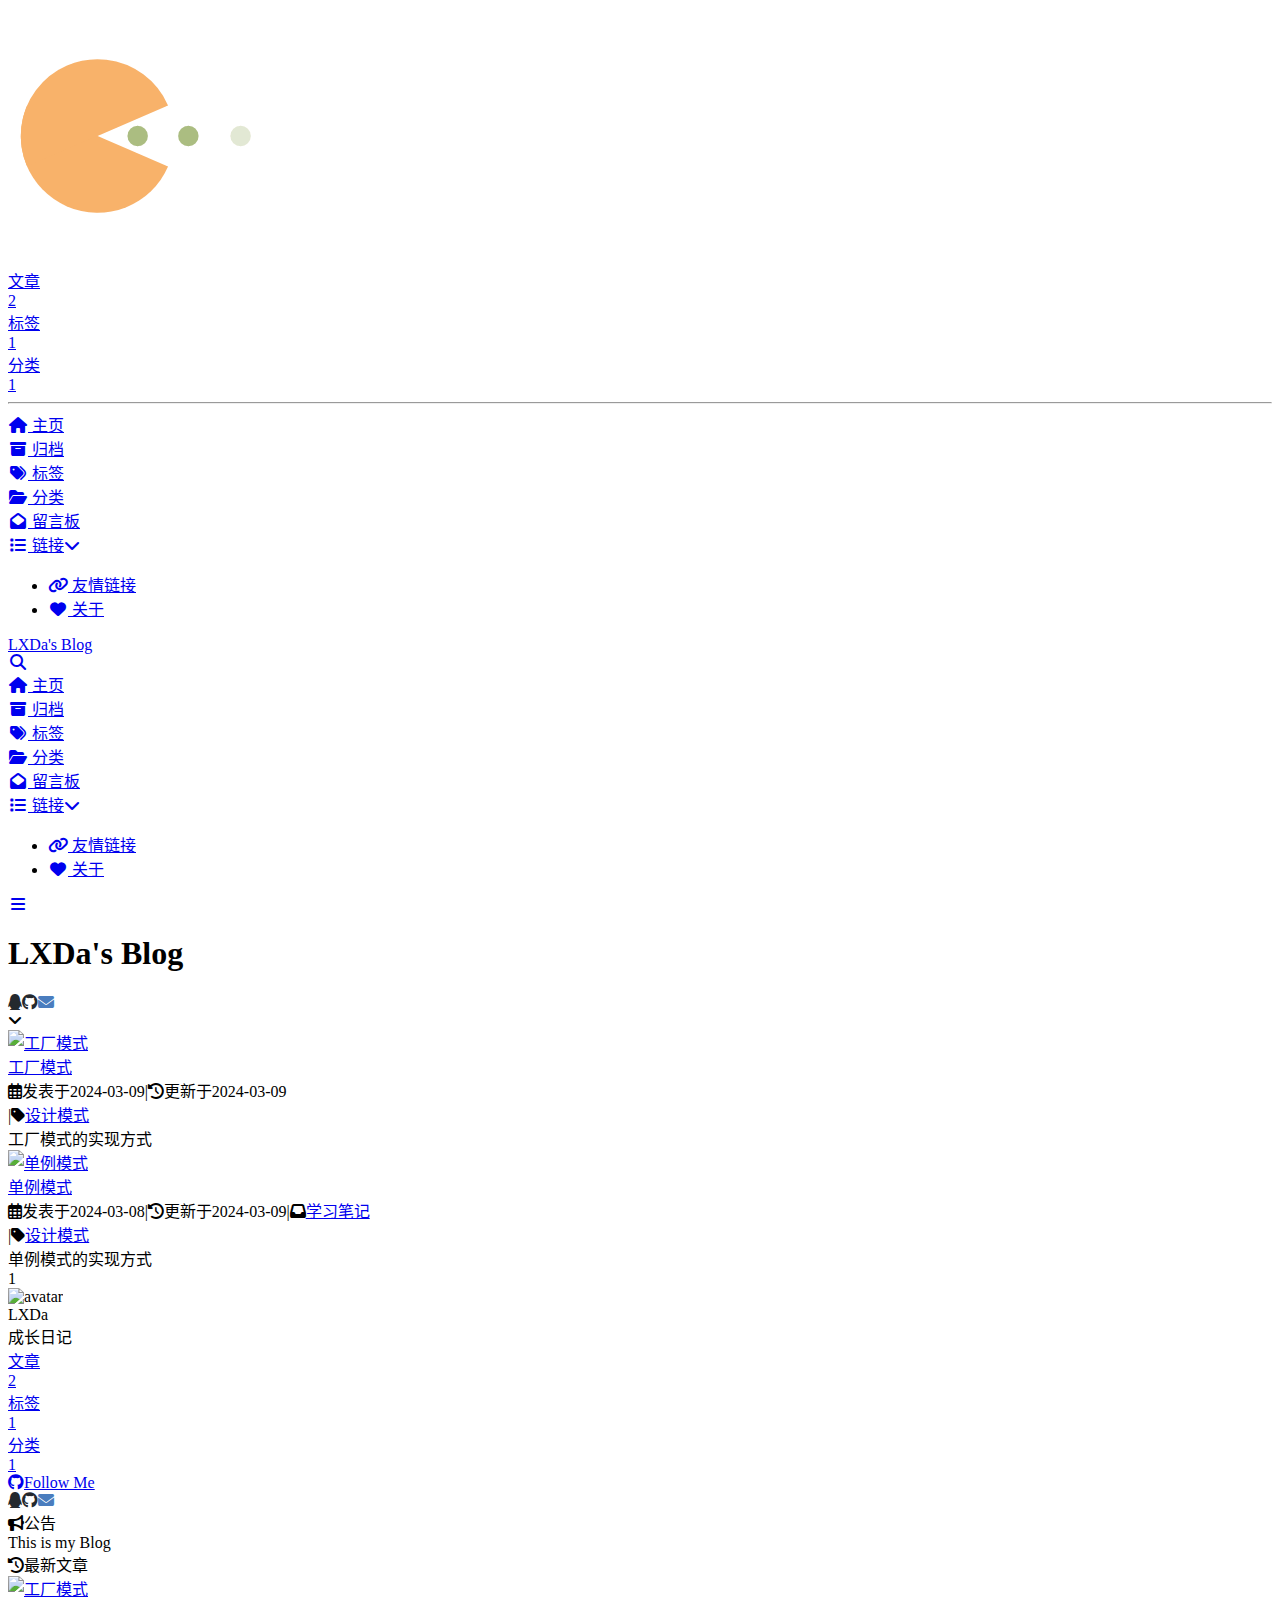
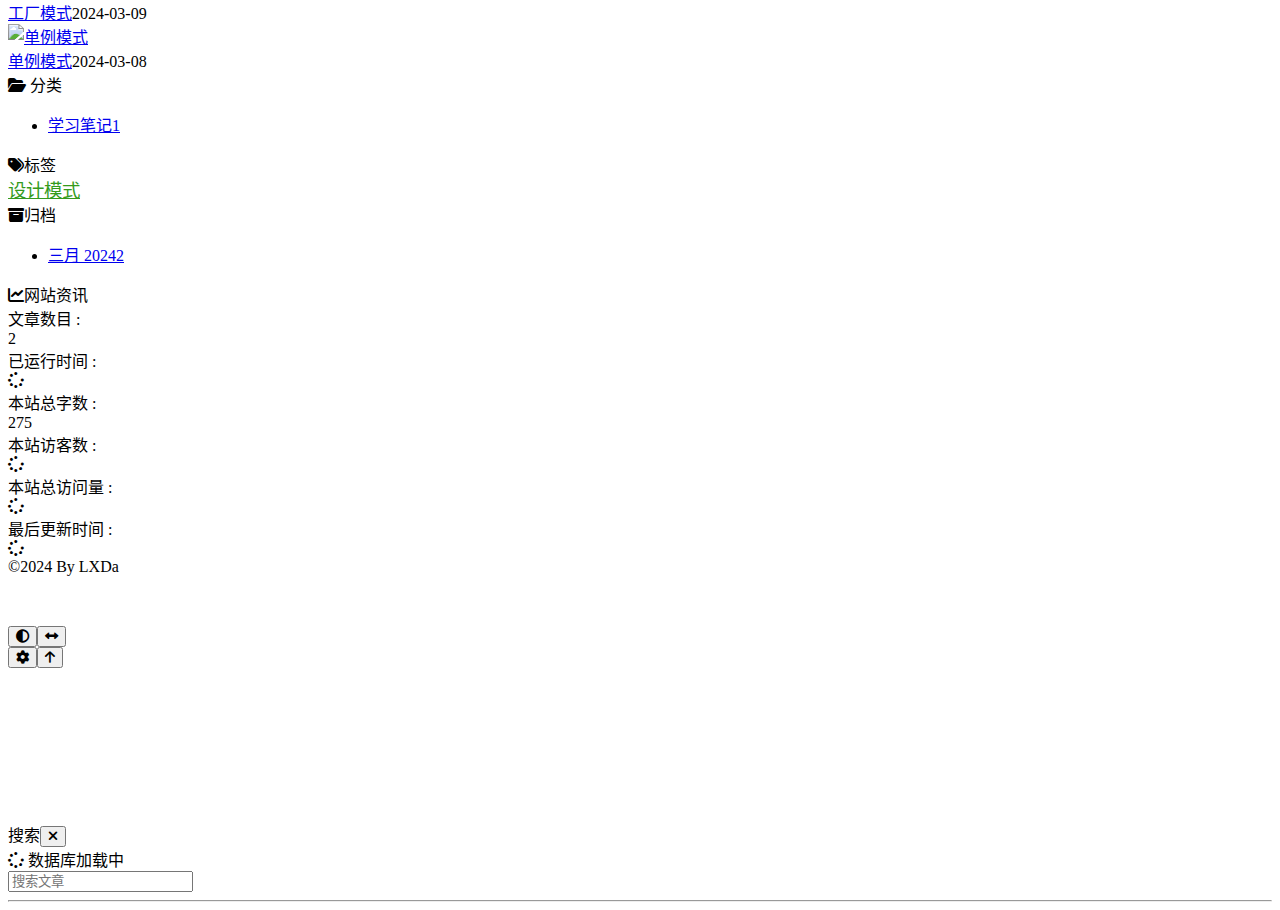
==== commit 16f8e6d3: "Site updated: 2024-03-10 10:18:35" ====
--- a/index.html
+++ b/index.html
@@ -54,7 +54,7 @@
   isHome: true,
   isHighlightShrink: false,
   isToc: false,
-  postUpdate: '2024-03-10 10:13:40'
+  postUpdate: '2024-03-10 10:18:32'
 }</script><script>(win=>{
       win.saveToLocal = {
         set: (key, value, ttl) => {
@@ -155,7 +155,7 @@
         }
       }
       detectApple()
-    })(window)</script><link rel="stylesheet" href="/css/custom.css"><!-- hexo injector head_end start --><link rel="stylesheet" href="https://cdn.jsdelivr.net/gh/Zfour/Butterfly-double-row-display@1.00/cardlistpost.min.css"/>
+    })(window)</script><link rel="stylesheet" href="/LXDaa-Blog.github.io/css/custom.css"><!-- hexo injector head_end start --><link rel="stylesheet" href="https://cdn.jsdelivr.net/gh/Zfour/Butterfly-double-row-display@1.00/cardlistpost.min.css"/>
 <style>#recent-posts > .recent-post-item >.recent-post-info > .article-meta-wrap > .tags:before {content:"\A";
   white-space: pre;}#recent-posts > .recent-post-item >.recent-post-info > .article-meta-wrap > .tags > .article-meta__separator{display:none}</style>
 <link rel="stylesheet" href="https://cdn.cbd.int/hexo-butterfly-clock-anzhiyu/lib/clock.min.css" /><link rel="stylesheet" href="https://www.fomal.cc/static/css/runtime.min.css" media="print" onload="this.media='all'"><link rel="stylesheet" href="https://npm.elemecdn.com/hexo-butterfly-swiper/lib/swiper.min.css" media="print" onload="this.media='all'"><link rel="stylesheet" href="https://npm.elemecdn.com/hexo-butterfly-swiper/lib/swiperstyle.css" media="print" onload="this.media='all'"><link rel="stylesheet" href="https://npm.elemecdn.com/hexo-butterfly-tag-plugins-plus@latest/lib/assets/font-awesome-animation.min.css" media="defer" onload="this.media='all'"><link rel="stylesheet" href="https://npm.elemecdn.com/hexo-butterfly-tag-plugins-plus@latest/lib/tag_plugins.css" media="defer" onload="this.media='all'"><script src="https://npm.elemecdn.com/hexo-butterfly-tag-plugins-plus@latest/lib/assets/carousel-touch.js"></script><link rel="stylesheet" href="https://npm.elemecdn.com/hexo-butterfly-wowjs/lib/animate.min.css" media="print" onload="this.media='screen'"><!-- hexo injector head_end end --><meta name="generator" content="Hexo 6.3.0"></head><body><div id="web_bg"></div><div id="sidebar"><div id="menu-mask"></div><div id="sidebar-menus"><div class="avatar-img is-center"><img src="/LXDaa-Blog.github.io/imgs/%E5%A4%B4%E5%83%8F.jpg" onerror="onerror=null;src='/img/friend_404.gif'" alt="avatar"/></div><div class="sidebar-site-data site-data is-center"><a href="/LXDaa-Blog.github.io/archives/"><div class="headline">文章</div><div class="length-num">2</div></a><a href="/LXDaa-Blog.github.io/tags/"><div class="headline">标签</div><div class="length-num">1</div></a><a href="/LXDaa-Blog.github.io/categories/"><div class="headline">分类</div><div class="length-num">1</div></a></div><hr class="custom-hr"/><div class="menus_items"><div class="menus_item"><a class="site-page" href="/LXDaa-Blog.github.io/"><i class="fa-fw fas fa-home"></i><span> 主页</span></a></div><div class="menus_item"><a class="site-page" href="/LXDaa-Blog.github.io/archives/"><i class="fa-fw fas fa-archive"></i><span> 归档</span></a></div><div class="menus_item"><a class="site-page" href="/LXDaa-Blog.github.io/tags/"><i class="fa-fw fas fa-tags"></i><span> 标签</span></a></div><div class="menus_item"><a class="site-page" href="/LXDaa-Blog.github.io/categories/"><i class="fa-fw fas fa-folder-open"></i><span> 分类</span></a></div><div class="menus_item"><a class="site-page" href="/LXDaa-Blog.github.io/comments/"><i class="fa-fw fas fa-envelope-open"></i><span> 留言板</span></a></div><div class="menus_item"><a class="site-page group hide" href="javascript:void(0);"><i class="fa-fw fas fa-list"></i><span> 链接</span><i class="fas fa-chevron-down"></i></a><ul class="menus_item_child"><li><a class="site-page child" href="/LXDaa-Blog.github.io/link/"><i class="fa-fw fas fa-link"></i><span> 友情链接</span></a></li><li><a class="site-page child" href="/LXDaa-Blog.github.io/about/"><i class="fa-fw fas fa-heart"></i><span> 关于</span></a></li></ul></div></div></div></div><div class="page" id="body-wrap"><header class="full_page" id="page-header" style="background-image: url('/LXDaa-Blog.github.io/imgs/homepage.png')"><nav id="nav"><span id="blog-info"><a href="/LXDaa-Blog.github.io/" title="LXDa's  Blog"><span class="site-name">LXDa's  Blog</span></a></span><div id="menus"><div id="search-button"><a class="site-page social-icon search" href="javascript:void(0);"><i class="fas fa-search fa-fw"></i><!--span=' '+_p('search.title')--></a></div><div class="menus_items"><div class="menus_item"><a class="site-page" href="/LXDaa-Blog.github.io/"><i class="fa-fw fas fa-home"></i><span> 主页</span></a></div><div class="menus_item"><a class="site-page" href="/LXDaa-Blog.github.io/archives/"><i class="fa-fw fas fa-archive"></i><span> 归档</span></a></div><div class="menus_item"><a class="site-page" href="/LXDaa-Blog.github.io/tags/"><i class="fa-fw fas fa-tags"></i><span> 标签</span></a></div><div class="menus_item"><a class="site-page" href="/LXDaa-Blog.github.io/categories/"><i class="fa-fw fas fa-folder-open"></i><span> 分类</span></a></div><div class="menus_item"><a class="site-page" href="/LXDaa-Blog.github.io/comments/"><i class="fa-fw fas fa-envelope-open"></i><span> 留言板</span></a></div><div class="menus_item"><a class="site-page group hide" href="javascript:void(0);"><i class="fa-fw fas fa-list"></i><span> 链接</span><i class="fas fa-chevron-down"></i></a><ul class="menus_item_child"><li><a class="site-page child" href="/LXDaa-Blog.github.io/link/"><i class="fa-fw fas fa-link"></i><span> 友情链接</span></a></li><li><a class="site-page child" href="/LXDaa-Blog.github.io/about/"><i class="fa-fw fas fa-heart"></i><span> 关于</span></a></li></ul></div></div><div id="toggle-menu"><a class="site-page" href="javascript:void(0);"><i class="fas fa-bars fa-fw"></i></a></div></div></nav><div id="site-info"><h1 id="site-title">LXDa's  Blog</h1><div id="site-subtitle"><span id="subtitle"></span></div><div id="site_social_icons"><a class="social-icon" href="https://github.com/xxxxx" target="_blank" title="QQ"><i class="fa-brands fa-qq" style="color: #24292e;"></i></a><a class="social-icon" href="https://github.com/xxxxx" target="_blank" title="Github"><i class="fab fa-github" style="color: #24292e;"></i></a><a class="social-icon" href="mailto:xxxxxx@gmail.com" target="_blank" title="Email"><i class="fas fa-envelope" style="color: #4a7dbe;"></i></a></div></div><div id="scroll-down"><i class="fas fa-angle-down scroll-down-effects"></i></div></header><main class="layout" id="content-inner"><div class="recent-posts" id="recent-posts"><div class="recent-post-item"><div class="post_cover left"><a href="/LXDaa-Blog.github.io/2024/03/09/%E5%B7%A5%E5%8E%82%E6%A8%A1%E5%BC%8F/" title="工厂模式"><img class="post-bg" src="/LXDaa-Blog.github.io/imgs/cover/3.jpg" onerror="this.onerror=null;this.src='/LXDaa-Blog.github.io/img/404.jpg'" alt="工厂模式"></a></div><div class="recent-post-info"><a class="article-title" href="/LXDaa-Blog.github.io/2024/03/09/%E5%B7%A5%E5%8E%82%E6%A8%A1%E5%BC%8F/" title="工厂模式">工厂模式</a><div class="article-meta-wrap"><span class="post-meta-date"><i class="far fa-calendar-alt"></i><span class="article-meta-label">发表于</span><time class="post-meta-date-created" datetime="2024-03-09T00:00:00.000Z" title="发表于 2024-03-09 08:00:00">2024-03-09</time><span class="article-meta-separator">|</span><i class="fas fa-history"></i><span class="article-meta-label">更新于</span><time class="post-meta-date-updated" datetime="2024-03-09T10:38:39.227Z" title="更新于 2024-03-09 18:38:39">2024-03-09</time></span><span class="article-meta tags"><span class="article-meta-separator">|</span><i class="fas fa-tag"></i><a class="article-meta__tags" href="/LXDaa-Blog.github.io/tags/%E8%AE%BE%E8%AE%A1%E6%A8%A1%E5%BC%8F/">设计模式</a></span></div><div class="content">工厂模式的实现方式</div></div></div><div class="recent-post-item"><div class="post_cover right"><a href="/LXDaa-Blog.github.io/2024/03/08/%E5%8D%95%E4%BE%8B%E6%A8%A1%E5%BC%8F/" title="单例模式"><img class="post-bg" src="/LXDaa-Blog.github.io/imgs/cover/1.jpg" onerror="this.onerror=null;this.src='/LXDaa-Blog.github.io/img/404.jpg'" alt="单例模式"></a></div><div class="recent-post-info"><a class="article-title" href="/LXDaa-Blog.github.io/2024/03/08/%E5%8D%95%E4%BE%8B%E6%A8%A1%E5%BC%8F/" title="单例模式">单例模式</a><div class="article-meta-wrap"><span class="post-meta-date"><i class="far fa-calendar-alt"></i><span class="article-meta-label">发表于</span><time class="post-meta-date-created" datetime="2024-03-08T00:00:00.000Z" title="发表于 2024-03-08 08:00:00">2024-03-08</time><span class="article-meta-separator">|</span><i class="fas fa-history"></i><span class="article-meta-label">更新于</span><time class="post-meta-date-updated" datetime="2024-03-09T10:39:08.248Z" title="更新于 2024-03-09 18:39:08">2024-03-09</time></span><span class="article-meta"><span class="article-meta-separator">|</span><i class="fas fa-inbox"></i><a class="article-meta__categories" href="/LXDaa-Blog.github.io/categories/%E5%AD%A6%E4%B9%A0%E7%AC%94%E8%AE%B0/">学习笔记</a></span><span class="article-meta tags"><span class="article-meta-separator">|</span><i class="fas fa-tag"></i><a class="article-meta__tags" href="/LXDaa-Blog.github.io/tags/%E8%AE%BE%E8%AE%A1%E6%A8%A1%E5%BC%8F/">设计模式</a></span></div><div class="content">单例模式的实现方式</div></div></div><nav id="pagination"><div class="pagination"><span class="page-number current">1</span></div></nav></div><div class="aside-content" id="aside-content"><div class="card-widget card-info"><div class="is-center"><div class="avatar-img"><img src="/LXDaa-Blog.github.io/imgs/%E5%A4%B4%E5%83%8F.jpg" onerror="this.onerror=null;this.src='/LXDaa-Blog.github.io/img/friend_404.gif'" alt="avatar"/></div><div class="author-info__name">LXDa</div><div class="author-info__description">成长日记</div></div><div class="card-info-data site-data is-center"><a href="/LXDaa-Blog.github.io/archives/"><div class="headline">文章</div><div class="length-num">2</div></a><a href="/LXDaa-Blog.github.io/tags/"><div class="headline">标签</div><div class="length-num">1</div></a><a href="/LXDaa-Blog.github.io/categories/"><div class="headline">分类</div><div class="length-num">1</div></a></div><a id="card-info-btn" target="_blank" rel="noopener" href="https://github.com/xxxxxx"><i class="fab fa-github"></i><span>Follow Me</span></a><div class="card-info-social-icons is-center"><a class="social-icon" href="https://github.com/xxxxx" target="_blank" title="QQ"><i class="fa-brands fa-qq" style="color: #24292e;"></i></a><a class="social-icon" href="https://github.com/xxxxx" target="_blank" title="Github"><i class="fab fa-github" style="color: #24292e;"></i></a><a class="social-icon" href="mailto:xxxxxx@gmail.com" target="_blank" title="Email"><i class="fas fa-envelope" style="color: #4a7dbe;"></i></a></div></div><div class="card-widget card-announcement"><div class="item-headline"><i class="fas fa-bullhorn fa-shake"></i><span>公告</span></div><div class="announcement_content">This is my Blog</div></div><div class="sticky_layout"><div class="card-widget card-recent-post"><div class="item-headline"><i class="fas fa-history"></i><span>最新文章</span></div><div class="aside-list"><div class="aside-list-item"><a class="thumbnail" href="/LXDaa-Blog.github.io/2024/03/09/%E5%B7%A5%E5%8E%82%E6%A8%A1%E5%BC%8F/" title="工厂模式"><img src="/LXDaa-Blog.github.io/imgs/cover/3.jpg" onerror="this.onerror=null;this.src='/LXDaa-Blog.github.io/img/404.jpg'" alt="工厂模式"/></a><div class="content"><a class="title" href="/LXDaa-Blog.github.io/2024/03/09/%E5%B7%A5%E5%8E%82%E6%A8%A1%E5%BC%8F/" title="工厂模式">工厂模式</a><time datetime="2024-03-09T00:00:00.000Z" title="发表于 2024-03-09 08:00:00">2024-03-09</time></div></div><div class="aside-list-item"><a class="thumbnail" href="/LXDaa-Blog.github.io/2024/03/08/%E5%8D%95%E4%BE%8B%E6%A8%A1%E5%BC%8F/" title="单例模式"><img src="/LXDaa-Blog.github.io/imgs/cover/1.jpg" onerror="this.onerror=null;this.src='/LXDaa-Blog.github.io/img/404.jpg'" alt="单例模式"/></a><div class="content"><a class="title" href="/LXDaa-Blog.github.io/2024/03/08/%E5%8D%95%E4%BE%8B%E6%A8%A1%E5%BC%8F/" title="单例模式">单例模式</a><time datetime="2024-03-08T00:00:00.000Z" title="发表于 2024-03-08 08:00:00">2024-03-08</time></div></div></div></div><div class="card-widget card-categories"><div class="item-headline">
@@ -165,7 +165,7 @@
             </div>
             <ul class="card-category-list" id="aside-cat-list">
             <li class="card-category-list-item "><a class="card-category-list-link" href="/LXDaa-Blog.github.io/categories/%E5%AD%A6%E4%B9%A0%E7%AC%94%E8%AE%B0/"><span class="card-category-list-name">学习笔记</span><span class="card-category-list-count">1</span></a></li>
-            </ul></div><div class="card-widget card-tags"><div class="item-headline"><i class="fas fa-tags"></i><span>标签</span></div><div class="card-tag-cloud"><a href="/LXDaa-Blog.github.io/tags/%E8%AE%BE%E8%AE%A1%E6%A8%A1%E5%BC%8F/" style="font-size: 1.15em; color: rgb(46, 56, 117)">设计模式</a></div></div><div class="card-widget card-archives"><div class="item-headline"><i class="fas fa-archive"></i><span>归档</span></div><ul class="card-archive-list"><li class="card-archive-list-item"><a class="card-archive-list-link" href="/LXDaa-Blog.github.io/archives/2024/03/"><span class="card-archive-list-date">三月 2024</span><span class="card-archive-list-count">2</span></a></li></ul></div><div class="card-widget card-webinfo"><div class="item-headline"><i class="fas fa-chart-line"></i><span>网站资讯</span></div><div class="webinfo"><div class="webinfo-item"><div class="item-name">文章数目 :</div><div class="item-count">2</div></div><div class="webinfo-item"><div class="item-name">已运行时间 :</div><div class="item-count" id="runtimeshow" data-publishDate="2024-03-07T16:00:00.000Z"><i class="fa-solid fa-spinner fa-spin"></i></div></div><div class="webinfo-item"><div class="item-name">本站总字数 :</div><div class="item-count">275</div></div><div class="webinfo-item"><div class="item-name">本站访客数 :</div><div class="item-count" id="busuanzi_value_site_uv"><i class="fa-solid fa-spinner fa-spin"></i></div></div><div class="webinfo-item"><div class="item-name">本站总访问量 :</div><div class="item-count" id="busuanzi_value_site_pv"><i class="fa-solid fa-spinner fa-spin"></i></div></div><div class="webinfo-item"><div class="item-name">最后更新时间 :</div><div class="item-count" id="last-push-date" data-lastPushDate="2024-03-10T02:13:40.676Z"><i class="fa-solid fa-spinner fa-spin"></i></div></div></div></div></div></div></main><footer id="footer"><div id="footer-wrap"><div class="copyright">&copy;2024 By LXDa</div></div></footer></div><div id="rightside"><div id="rightside-config-hide"><button id="darkmode" type="button" title="浅色和深色模式转换"><i class="fas fa-adjust"></i></button><button id="hide-aside-btn" type="button" title="单栏和双栏切换"><i class="fas fa-arrows-alt-h"></i></button></div><div id="rightside-config-show"><button id="rightside-config" type="button" title="设置"><i class="fas fa-cog fa-spin"></i></button><button id="go-up" type="button" title="回到顶部"><span class="scroll-percent"></span><i class="fas fa-arrow-up"></i></button></div></div><div><script src="/LXDaa-Blog.github.io/js/utils.js?v=4.13.0"></script><script src="/LXDaa-Blog.github.io/js/main.js?v=4.13.0"></script><script src="https://cdn.jsdelivr.net/npm/@fancyapps/ui@5.0.33/dist/fancybox/fancybox.umd.min.js"></script><script src="https://cdn.jsdelivr.net/npm/instant.page@5.2.0/instantpage.min.js" type="module"></script><script>function panguFn () {
+            </ul></div><div class="card-widget card-tags"><div class="item-headline"><i class="fas fa-tags"></i><span>标签</span></div><div class="card-tag-cloud"><a href="/LXDaa-Blog.github.io/tags/%E8%AE%BE%E8%AE%A1%E6%A8%A1%E5%BC%8F/" style="font-size: 1.15em; color: rgb(52, 155, 28)">设计模式</a></div></div><div class="card-widget card-archives"><div class="item-headline"><i class="fas fa-archive"></i><span>归档</span></div><ul class="card-archive-list"><li class="card-archive-list-item"><a class="card-archive-list-link" href="/LXDaa-Blog.github.io/archives/2024/03/"><span class="card-archive-list-date">三月 2024</span><span class="card-archive-list-count">2</span></a></li></ul></div><div class="card-widget card-webinfo"><div class="item-headline"><i class="fas fa-chart-line"></i><span>网站资讯</span></div><div class="webinfo"><div class="webinfo-item"><div class="item-name">文章数目 :</div><div class="item-count">2</div></div><div class="webinfo-item"><div class="item-name">已运行时间 :</div><div class="item-count" id="runtimeshow" data-publishDate="2024-03-07T16:00:00.000Z"><i class="fa-solid fa-spinner fa-spin"></i></div></div><div class="webinfo-item"><div class="item-name">本站总字数 :</div><div class="item-count">275</div></div><div class="webinfo-item"><div class="item-name">本站访客数 :</div><div class="item-count" id="busuanzi_value_site_uv"><i class="fa-solid fa-spinner fa-spin"></i></div></div><div class="webinfo-item"><div class="item-name">本站总访问量 :</div><div class="item-count" id="busuanzi_value_site_pv"><i class="fa-solid fa-spinner fa-spin"></i></div></div><div class="webinfo-item"><div class="item-name">最后更新时间 :</div><div class="item-count" id="last-push-date" data-lastPushDate="2024-03-10T02:18:32.253Z"><i class="fa-solid fa-spinner fa-spin"></i></div></div></div></div></div></div></main><footer id="footer"><div id="footer-wrap"><div class="copyright">&copy;2024 By LXDa</div></div></footer></div><div id="rightside"><div id="rightside-config-hide"><button id="darkmode" type="button" title="浅色和深色模式转换"><i class="fas fa-adjust"></i></button><button id="hide-aside-btn" type="button" title="单栏和双栏切换"><i class="fas fa-arrows-alt-h"></i></button></div><div id="rightside-config-show"><button id="rightside-config" type="button" title="设置"><i class="fas fa-cog fa-spin"></i></button><button id="go-up" type="button" title="回到顶部"><span class="scroll-percent"></span><i class="fas fa-arrow-up"></i></button></div></div><div><script src="/LXDaa-Blog.github.io/js/utils.js?v=4.13.0"></script><script src="/LXDaa-Blog.github.io/js/main.js?v=4.13.0"></script><script src="https://cdn.jsdelivr.net/npm/@fancyapps/ui@5.0.33/dist/fancybox/fancybox.umd.min.js"></script><script src="https://cdn.jsdelivr.net/npm/instant.page@5.2.0/instantpage.min.js" type="module"></script><script>function panguFn () {
   if (typeof pangu === 'object') pangu.autoSpacingPage()
   else {
     getScript('https://cdn.jsdelivr.net/npm/pangu@4.0.7/dist/browser/pangu.min.js')
@@ -220,7 +220,7 @@
     })
 }
 typedJSFn.run(subtitleType)
-</script></div><canvas id="universe"></canvas><script defer src="/js/universe.js"></script><script id="canvas_nest" defer="defer" color="0,0,255" opacity="0.7" zIndex="-1" count="99" mobile="false" src="https://cdn.jsdelivr.net/npm/butterfly-extsrc@1.1.3/dist/canvas-nest.min.js"></script><script id="click-show-text" src="https://cdn.jsdelivr.net/npm/butterfly-extsrc@1.1.3/dist/click-show-text.min.js" data-mobile="false" data-text="富强,民主,文明,和谐,自由,平等,公正,法治,爱国,敬业,诚信,友善" data-fontsize="15px" data-random="false" async="async"></script><link rel="stylesheet" href="https://cdn.jsdelivr.net/npm/aplayer@1.10.1/dist/APlayer.min.css" media="print" onload="this.media='all'"><script src="https://cdn.jsdelivr.net/npm/aplayer@1.10.1/dist/APlayer.min.js"></script><script src="https://cdn.jsdelivr.net/npm/butterfly-extsrc@1.1.3/metingjs/dist/Meting.min.js"></script><script src="https://cdn.jsdelivr.net/npm/pjax@0.2.8/pjax.min.js"></script><script>let pjaxSelectors = ["head > title","#config-diff","#body-wrap","#rightside-config-hide","#rightside-config-show",".js-pjax"]
+</script></div><canvas id="universe"></canvas><script defer src="/LXDaa-Blog.github.io/js/universe.js"></script><script id="canvas_nest" defer="defer" color="0,0,255" opacity="0.7" zIndex="-1" count="99" mobile="false" src="https://cdn.jsdelivr.net/npm/butterfly-extsrc@1.1.3/dist/canvas-nest.min.js"></script><script id="click-show-text" src="https://cdn.jsdelivr.net/npm/butterfly-extsrc@1.1.3/dist/click-show-text.min.js" data-mobile="false" data-text="富强,民主,文明,和谐,自由,平等,公正,法治,爱国,敬业,诚信,友善" data-fontsize="15px" data-random="false" async="async"></script><link rel="stylesheet" href="https://cdn.jsdelivr.net/npm/aplayer@1.10.1/dist/APlayer.min.css" media="print" onload="this.media='all'"><script src="https://cdn.jsdelivr.net/npm/aplayer@1.10.1/dist/APlayer.min.js"></script><script src="https://cdn.jsdelivr.net/npm/butterfly-extsrc@1.1.3/metingjs/dist/Meting.min.js"></script><script src="https://cdn.jsdelivr.net/npm/pjax@0.2.8/pjax.min.js"></script><script>let pjaxSelectors = ["head > title","#config-diff","#body-wrap","#rightside-config-hide","#rightside-config-show",".js-pjax"]
 
 var pjax = new Pjax({
   elements: 'a:not([target="_blank"])',
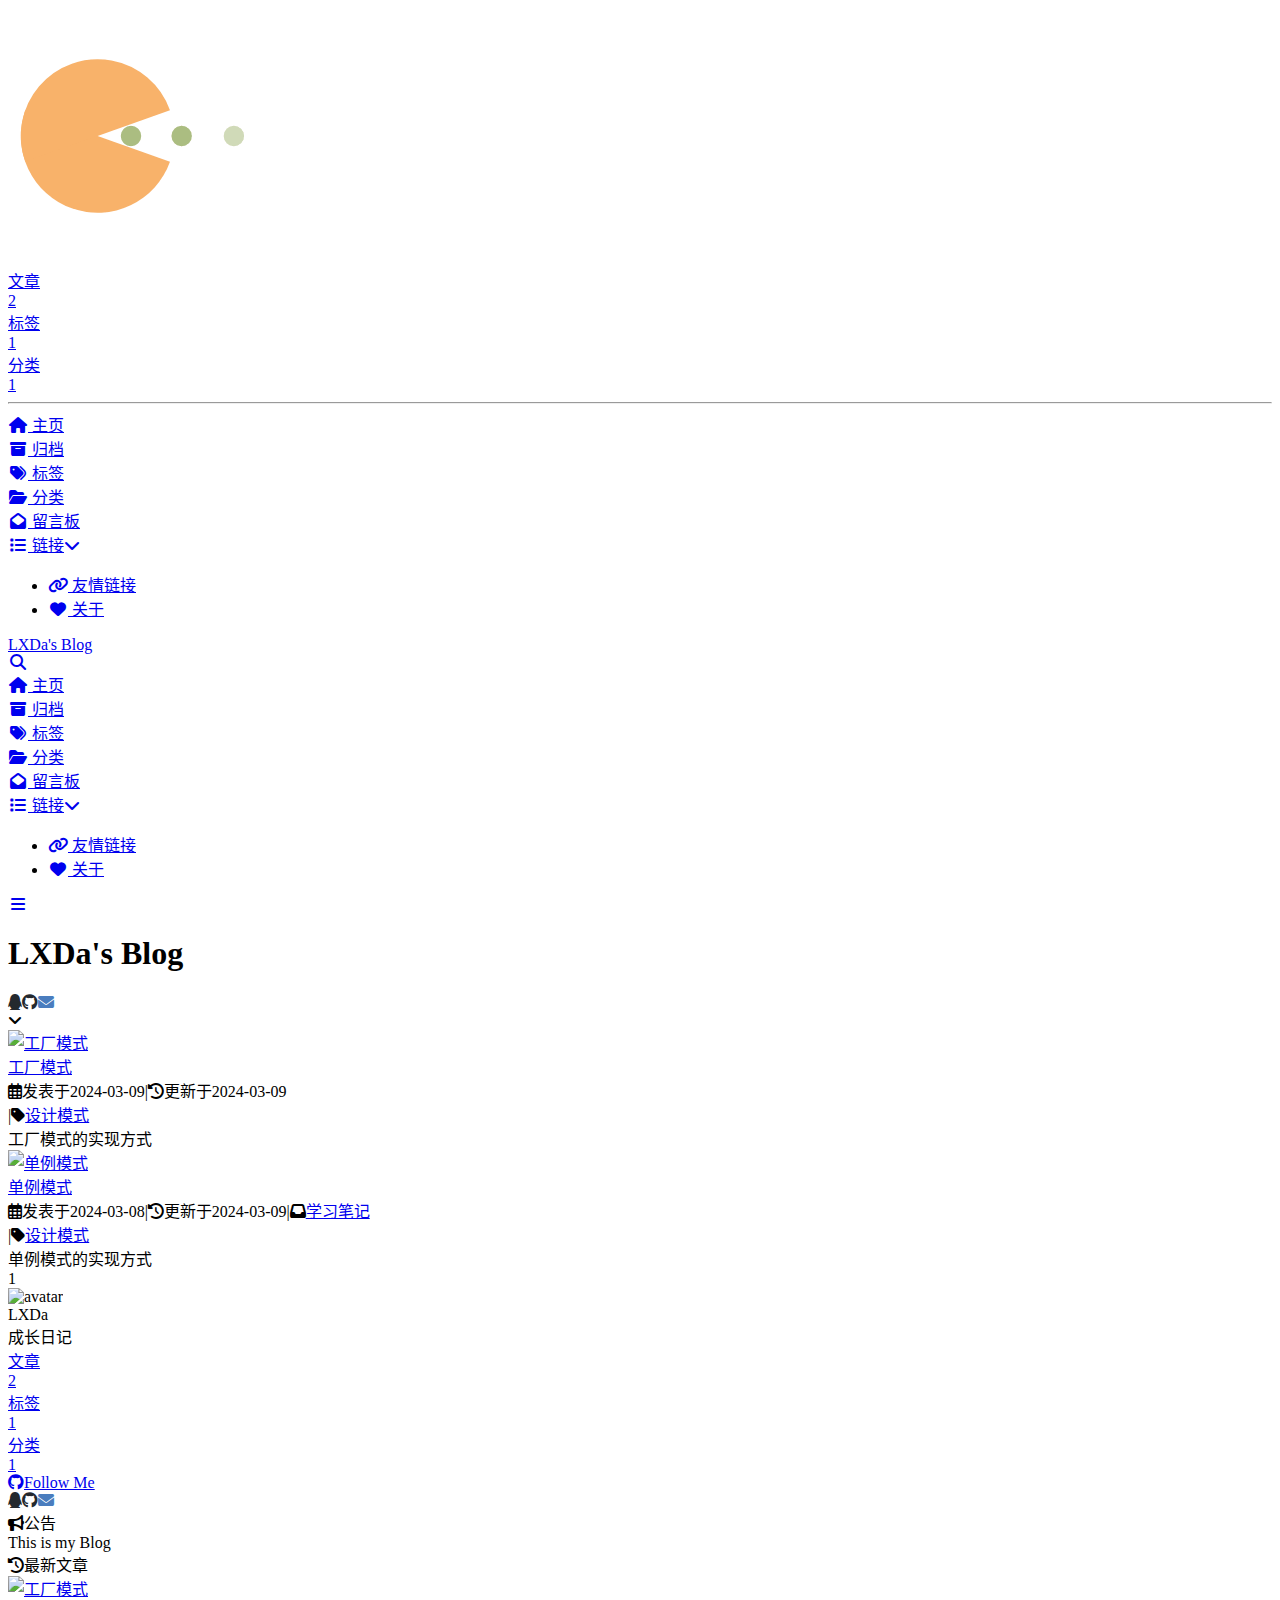
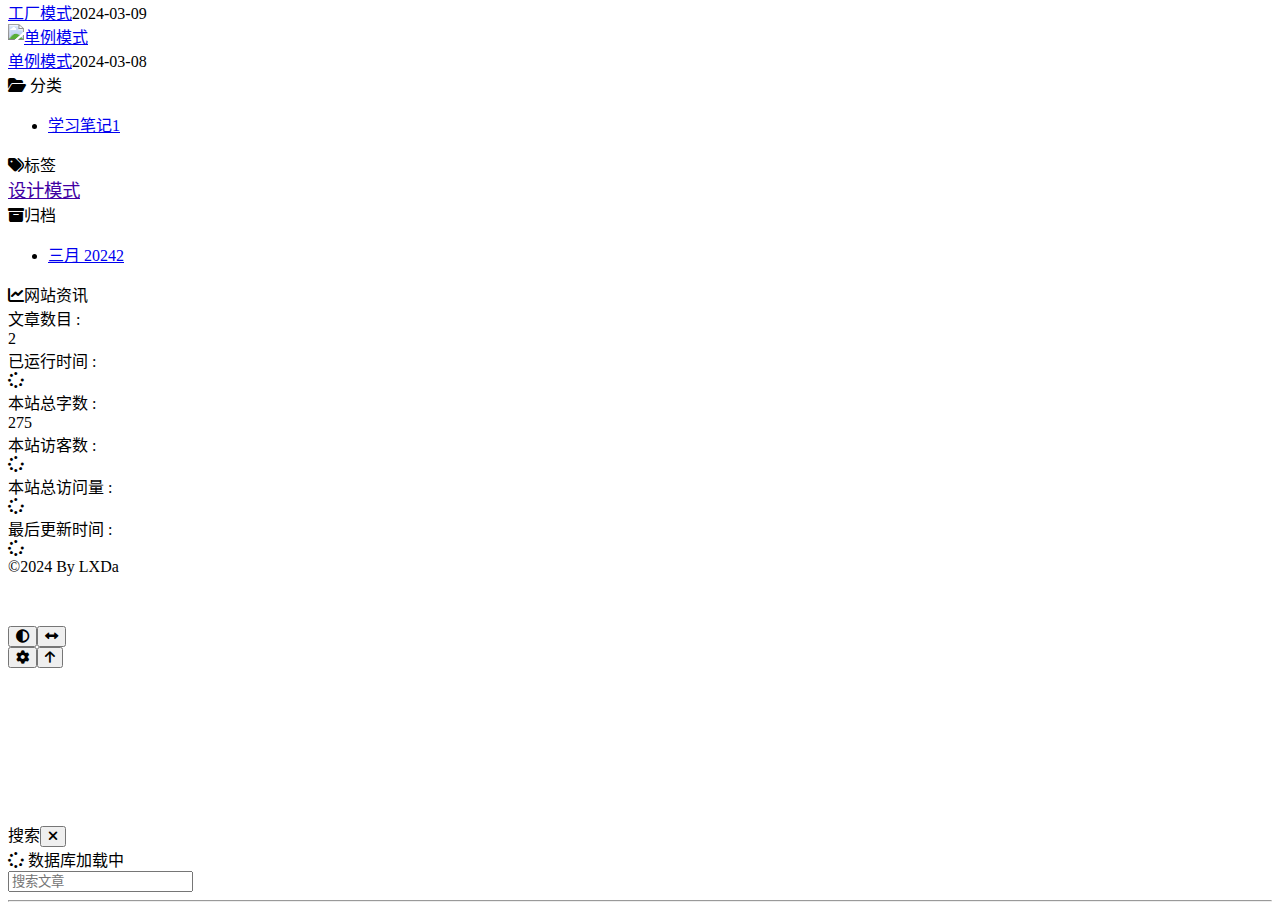
==== commit f17367e2: "Site updated: 2024-03-10 10:23:15" ====
--- a/index.html
+++ b/index.html
@@ -54,7 +54,7 @@
   isHome: true,
   isHighlightShrink: false,
   isToc: false,
-  postUpdate: '2024-03-10 10:18:32'
+  postUpdate: '2024-03-10 10:23:12'
 }</script><script>(win=>{
       win.saveToLocal = {
         set: (key, value, ttl) => {
@@ -158,14 +158,14 @@
     })(window)</script><link rel="stylesheet" href="/LXDaa-Blog.github.io/css/custom.css"><!-- hexo injector head_end start --><link rel="stylesheet" href="https://cdn.jsdelivr.net/gh/Zfour/Butterfly-double-row-display@1.00/cardlistpost.min.css"/>
 <style>#recent-posts > .recent-post-item >.recent-post-info > .article-meta-wrap > .tags:before {content:"\A";
   white-space: pre;}#recent-posts > .recent-post-item >.recent-post-info > .article-meta-wrap > .tags > .article-meta__separator{display:none}</style>
-<link rel="stylesheet" href="https://cdn.cbd.int/hexo-butterfly-clock-anzhiyu/lib/clock.min.css" /><link rel="stylesheet" href="https://www.fomal.cc/static/css/runtime.min.css" media="print" onload="this.media='all'"><link rel="stylesheet" href="https://npm.elemecdn.com/hexo-butterfly-swiper/lib/swiper.min.css" media="print" onload="this.media='all'"><link rel="stylesheet" href="https://npm.elemecdn.com/hexo-butterfly-swiper/lib/swiperstyle.css" media="print" onload="this.media='all'"><link rel="stylesheet" href="https://npm.elemecdn.com/hexo-butterfly-tag-plugins-plus@latest/lib/assets/font-awesome-animation.min.css" media="defer" onload="this.media='all'"><link rel="stylesheet" href="https://npm.elemecdn.com/hexo-butterfly-tag-plugins-plus@latest/lib/tag_plugins.css" media="defer" onload="this.media='all'"><script src="https://npm.elemecdn.com/hexo-butterfly-tag-plugins-plus@latest/lib/assets/carousel-touch.js"></script><link rel="stylesheet" href="https://npm.elemecdn.com/hexo-butterfly-wowjs/lib/animate.min.css" media="print" onload="this.media='screen'"><!-- hexo injector head_end end --><meta name="generator" content="Hexo 6.3.0"></head><body><div id="web_bg"></div><div id="sidebar"><div id="menu-mask"></div><div id="sidebar-menus"><div class="avatar-img is-center"><img src="/LXDaa-Blog.github.io/imgs/%E5%A4%B4%E5%83%8F.jpg" onerror="onerror=null;src='/img/friend_404.gif'" alt="avatar"/></div><div class="sidebar-site-data site-data is-center"><a href="/LXDaa-Blog.github.io/archives/"><div class="headline">文章</div><div class="length-num">2</div></a><a href="/LXDaa-Blog.github.io/tags/"><div class="headline">标签</div><div class="length-num">1</div></a><a href="/LXDaa-Blog.github.io/categories/"><div class="headline">分类</div><div class="length-num">1</div></a></div><hr class="custom-hr"/><div class="menus_items"><div class="menus_item"><a class="site-page" href="/LXDaa-Blog.github.io/"><i class="fa-fw fas fa-home"></i><span> 主页</span></a></div><div class="menus_item"><a class="site-page" href="/LXDaa-Blog.github.io/archives/"><i class="fa-fw fas fa-archive"></i><span> 归档</span></a></div><div class="menus_item"><a class="site-page" href="/LXDaa-Blog.github.io/tags/"><i class="fa-fw fas fa-tags"></i><span> 标签</span></a></div><div class="menus_item"><a class="site-page" href="/LXDaa-Blog.github.io/categories/"><i class="fa-fw fas fa-folder-open"></i><span> 分类</span></a></div><div class="menus_item"><a class="site-page" href="/LXDaa-Blog.github.io/comments/"><i class="fa-fw fas fa-envelope-open"></i><span> 留言板</span></a></div><div class="menus_item"><a class="site-page group hide" href="javascript:void(0);"><i class="fa-fw fas fa-list"></i><span> 链接</span><i class="fas fa-chevron-down"></i></a><ul class="menus_item_child"><li><a class="site-page child" href="/LXDaa-Blog.github.io/link/"><i class="fa-fw fas fa-link"></i><span> 友情链接</span></a></li><li><a class="site-page child" href="/LXDaa-Blog.github.io/about/"><i class="fa-fw fas fa-heart"></i><span> 关于</span></a></li></ul></div></div></div></div><div class="page" id="body-wrap"><header class="full_page" id="page-header" style="background-image: url('/LXDaa-Blog.github.io/imgs/homepage.png')"><nav id="nav"><span id="blog-info"><a href="/LXDaa-Blog.github.io/" title="LXDa's  Blog"><span class="site-name">LXDa's  Blog</span></a></span><div id="menus"><div id="search-button"><a class="site-page social-icon search" href="javascript:void(0);"><i class="fas fa-search fa-fw"></i><!--span=' '+_p('search.title')--></a></div><div class="menus_items"><div class="menus_item"><a class="site-page" href="/LXDaa-Blog.github.io/"><i class="fa-fw fas fa-home"></i><span> 主页</span></a></div><div class="menus_item"><a class="site-page" href="/LXDaa-Blog.github.io/archives/"><i class="fa-fw fas fa-archive"></i><span> 归档</span></a></div><div class="menus_item"><a class="site-page" href="/LXDaa-Blog.github.io/tags/"><i class="fa-fw fas fa-tags"></i><span> 标签</span></a></div><div class="menus_item"><a class="site-page" href="/LXDaa-Blog.github.io/categories/"><i class="fa-fw fas fa-folder-open"></i><span> 分类</span></a></div><div class="menus_item"><a class="site-page" href="/LXDaa-Blog.github.io/comments/"><i class="fa-fw fas fa-envelope-open"></i><span> 留言板</span></a></div><div class="menus_item"><a class="site-page group hide" href="javascript:void(0);"><i class="fa-fw fas fa-list"></i><span> 链接</span><i class="fas fa-chevron-down"></i></a><ul class="menus_item_child"><li><a class="site-page child" href="/LXDaa-Blog.github.io/link/"><i class="fa-fw fas fa-link"></i><span> 友情链接</span></a></li><li><a class="site-page child" href="/LXDaa-Blog.github.io/about/"><i class="fa-fw fas fa-heart"></i><span> 关于</span></a></li></ul></div></div><div id="toggle-menu"><a class="site-page" href="javascript:void(0);"><i class="fas fa-bars fa-fw"></i></a></div></div></nav><div id="site-info"><h1 id="site-title">LXDa's  Blog</h1><div id="site-subtitle"><span id="subtitle"></span></div><div id="site_social_icons"><a class="social-icon" href="https://github.com/xxxxx" target="_blank" title="QQ"><i class="fa-brands fa-qq" style="color: #24292e;"></i></a><a class="social-icon" href="https://github.com/xxxxx" target="_blank" title="Github"><i class="fab fa-github" style="color: #24292e;"></i></a><a class="social-icon" href="mailto:xxxxxx@gmail.com" target="_blank" title="Email"><i class="fas fa-envelope" style="color: #4a7dbe;"></i></a></div></div><div id="scroll-down"><i class="fas fa-angle-down scroll-down-effects"></i></div></header><main class="layout" id="content-inner"><div class="recent-posts" id="recent-posts"><div class="recent-post-item"><div class="post_cover left"><a href="/LXDaa-Blog.github.io/2024/03/09/%E5%B7%A5%E5%8E%82%E6%A8%A1%E5%BC%8F/" title="工厂模式"><img class="post-bg" src="/LXDaa-Blog.github.io/imgs/cover/3.jpg" onerror="this.onerror=null;this.src='/LXDaa-Blog.github.io/img/404.jpg'" alt="工厂模式"></a></div><div class="recent-post-info"><a class="article-title" href="/LXDaa-Blog.github.io/2024/03/09/%E5%B7%A5%E5%8E%82%E6%A8%A1%E5%BC%8F/" title="工厂模式">工厂模式</a><div class="article-meta-wrap"><span class="post-meta-date"><i class="far fa-calendar-alt"></i><span class="article-meta-label">发表于</span><time class="post-meta-date-created" datetime="2024-03-09T00:00:00.000Z" title="发表于 2024-03-09 08:00:00">2024-03-09</time><span class="article-meta-separator">|</span><i class="fas fa-history"></i><span class="article-meta-label">更新于</span><time class="post-meta-date-updated" datetime="2024-03-09T10:38:39.227Z" title="更新于 2024-03-09 18:38:39">2024-03-09</time></span><span class="article-meta tags"><span class="article-meta-separator">|</span><i class="fas fa-tag"></i><a class="article-meta__tags" href="/LXDaa-Blog.github.io/tags/%E8%AE%BE%E8%AE%A1%E6%A8%A1%E5%BC%8F/">设计模式</a></span></div><div class="content">工厂模式的实现方式</div></div></div><div class="recent-post-item"><div class="post_cover right"><a href="/LXDaa-Blog.github.io/2024/03/08/%E5%8D%95%E4%BE%8B%E6%A8%A1%E5%BC%8F/" title="单例模式"><img class="post-bg" src="/LXDaa-Blog.github.io/imgs/cover/1.jpg" onerror="this.onerror=null;this.src='/LXDaa-Blog.github.io/img/404.jpg'" alt="单例模式"></a></div><div class="recent-post-info"><a class="article-title" href="/LXDaa-Blog.github.io/2024/03/08/%E5%8D%95%E4%BE%8B%E6%A8%A1%E5%BC%8F/" title="单例模式">单例模式</a><div class="article-meta-wrap"><span class="post-meta-date"><i class="far fa-calendar-alt"></i><span class="article-meta-label">发表于</span><time class="post-meta-date-created" datetime="2024-03-08T00:00:00.000Z" title="发表于 2024-03-08 08:00:00">2024-03-08</time><span class="article-meta-separator">|</span><i class="fas fa-history"></i><span class="article-meta-label">更新于</span><time class="post-meta-date-updated" datetime="2024-03-09T10:39:08.248Z" title="更新于 2024-03-09 18:39:08">2024-03-09</time></span><span class="article-meta"><span class="article-meta-separator">|</span><i class="fas fa-inbox"></i><a class="article-meta__categories" href="/LXDaa-Blog.github.io/categories/%E5%AD%A6%E4%B9%A0%E7%AC%94%E8%AE%B0/">学习笔记</a></span><span class="article-meta tags"><span class="article-meta-separator">|</span><i class="fas fa-tag"></i><a class="article-meta__tags" href="/LXDaa-Blog.github.io/tags/%E8%AE%BE%E8%AE%A1%E6%A8%A1%E5%BC%8F/">设计模式</a></span></div><div class="content">单例模式的实现方式</div></div></div><nav id="pagination"><div class="pagination"><span class="page-number current">1</span></div></nav></div><div class="aside-content" id="aside-content"><div class="card-widget card-info"><div class="is-center"><div class="avatar-img"><img src="/LXDaa-Blog.github.io/imgs/%E5%A4%B4%E5%83%8F.jpg" onerror="this.onerror=null;this.src='/LXDaa-Blog.github.io/img/friend_404.gif'" alt="avatar"/></div><div class="author-info__name">LXDa</div><div class="author-info__description">成长日记</div></div><div class="card-info-data site-data is-center"><a href="/LXDaa-Blog.github.io/archives/"><div class="headline">文章</div><div class="length-num">2</div></a><a href="/LXDaa-Blog.github.io/tags/"><div class="headline">标签</div><div class="length-num">1</div></a><a href="/LXDaa-Blog.github.io/categories/"><div class="headline">分类</div><div class="length-num">1</div></a></div><a id="card-info-btn" target="_blank" rel="noopener" href="https://github.com/xxxxxx"><i class="fab fa-github"></i><span>Follow Me</span></a><div class="card-info-social-icons is-center"><a class="social-icon" href="https://github.com/xxxxx" target="_blank" title="QQ"><i class="fa-brands fa-qq" style="color: #24292e;"></i></a><a class="social-icon" href="https://github.com/xxxxx" target="_blank" title="Github"><i class="fab fa-github" style="color: #24292e;"></i></a><a class="social-icon" href="mailto:xxxxxx@gmail.com" target="_blank" title="Email"><i class="fas fa-envelope" style="color: #4a7dbe;"></i></a></div></div><div class="card-widget card-announcement"><div class="item-headline"><i class="fas fa-bullhorn fa-shake"></i><span>公告</span></div><div class="announcement_content">This is my Blog</div></div><div class="sticky_layout"><div class="card-widget card-recent-post"><div class="item-headline"><i class="fas fa-history"></i><span>最新文章</span></div><div class="aside-list"><div class="aside-list-item"><a class="thumbnail" href="/LXDaa-Blog.github.io/2024/03/09/%E5%B7%A5%E5%8E%82%E6%A8%A1%E5%BC%8F/" title="工厂模式"><img src="/LXDaa-Blog.github.io/imgs/cover/3.jpg" onerror="this.onerror=null;this.src='/LXDaa-Blog.github.io/img/404.jpg'" alt="工厂模式"/></a><div class="content"><a class="title" href="/LXDaa-Blog.github.io/2024/03/09/%E5%B7%A5%E5%8E%82%E6%A8%A1%E5%BC%8F/" title="工厂模式">工厂模式</a><time datetime="2024-03-09T00:00:00.000Z" title="发表于 2024-03-09 08:00:00">2024-03-09</time></div></div><div class="aside-list-item"><a class="thumbnail" href="/LXDaa-Blog.github.io/2024/03/08/%E5%8D%95%E4%BE%8B%E6%A8%A1%E5%BC%8F/" title="单例模式"><img src="/LXDaa-Blog.github.io/imgs/cover/1.jpg" onerror="this.onerror=null;this.src='/LXDaa-Blog.github.io/img/404.jpg'" alt="单例模式"/></a><div class="content"><a class="title" href="/LXDaa-Blog.github.io/2024/03/08/%E5%8D%95%E4%BE%8B%E6%A8%A1%E5%BC%8F/" title="单例模式">单例模式</a><time datetime="2024-03-08T00:00:00.000Z" title="发表于 2024-03-08 08:00:00">2024-03-08</time></div></div></div></div><div class="card-widget card-categories"><div class="item-headline">
+<link rel="stylesheet" href="https://cdn.cbd.int/hexo-butterfly-clock-anzhiyu/lib/clock.min.css" /><link rel="stylesheet" href="https://www.fomal.cc/static/css/runtime.min.css" media="print" onload="this.media='all'"><link rel="stylesheet" href="https://npm.elemecdn.com/hexo-butterfly-swiper/lib/swiper.min.css" media="print" onload="this.media='all'"><link rel="stylesheet" href="https://npm.elemecdn.com/hexo-butterfly-swiper/lib/swiperstyle.css" media="print" onload="this.media='all'"><link rel="stylesheet" href="https://npm.elemecdn.com/hexo-butterfly-wowjs/lib/animate.min.css" media="print" onload="this.media='screen'"><link rel="stylesheet" href="https://npm.elemecdn.com/hexo-butterfly-tag-plugins-plus@latest/lib/assets/font-awesome-animation.min.css" media="defer" onload="this.media='all'"><link rel="stylesheet" href="https://npm.elemecdn.com/hexo-butterfly-tag-plugins-plus@latest/lib/tag_plugins.css" media="defer" onload="this.media='all'"><script src="https://npm.elemecdn.com/hexo-butterfly-tag-plugins-plus@latest/lib/assets/carousel-touch.js"></script><!-- hexo injector head_end end --><meta name="generator" content="Hexo 6.3.0"></head><body><div id="web_bg"></div><div id="sidebar"><div id="menu-mask"></div><div id="sidebar-menus"><div class="avatar-img is-center"><img src="/LXDaa-Blog.github.io/imgs/%E5%A4%B4%E5%83%8F.jpg" onerror="onerror=null;src='/img/friend_404.gif'" alt="avatar"/></div><div class="sidebar-site-data site-data is-center"><a href="/LXDaa-Blog.github.io/archives/"><div class="headline">文章</div><div class="length-num">2</div></a><a href="/LXDaa-Blog.github.io/tags/"><div class="headline">标签</div><div class="length-num">1</div></a><a href="/LXDaa-Blog.github.io/categories/"><div class="headline">分类</div><div class="length-num">1</div></a></div><hr class="custom-hr"/><div class="menus_items"><div class="menus_item"><a class="site-page" href="/LXDaa-Blog.github.io/"><i class="fa-fw fas fa-home"></i><span> 主页</span></a></div><div class="menus_item"><a class="site-page" href="/LXDaa-Blog.github.io/archives/"><i class="fa-fw fas fa-archive"></i><span> 归档</span></a></div><div class="menus_item"><a class="site-page" href="/LXDaa-Blog.github.io/tags/"><i class="fa-fw fas fa-tags"></i><span> 标签</span></a></div><div class="menus_item"><a class="site-page" href="/LXDaa-Blog.github.io/categories/"><i class="fa-fw fas fa-folder-open"></i><span> 分类</span></a></div><div class="menus_item"><a class="site-page" href="/LXDaa-Blog.github.io/comments/"><i class="fa-fw fas fa-envelope-open"></i><span> 留言板</span></a></div><div class="menus_item"><a class="site-page group hide" href="javascript:void(0);"><i class="fa-fw fas fa-list"></i><span> 链接</span><i class="fas fa-chevron-down"></i></a><ul class="menus_item_child"><li><a class="site-page child" href="/LXDaa-Blog.github.io/link/"><i class="fa-fw fas fa-link"></i><span> 友情链接</span></a></li><li><a class="site-page child" href="/LXDaa-Blog.github.io/about/"><i class="fa-fw fas fa-heart"></i><span> 关于</span></a></li></ul></div></div></div></div><div class="page" id="body-wrap"><header class="full_page" id="page-header" style="background-image: url('/LXDaa-Blog.github.io/imgs/homepage.png')"><nav id="nav"><span id="blog-info"><a href="/LXDaa-Blog.github.io/" title="LXDa's  Blog"><span class="site-name">LXDa's  Blog</span></a></span><div id="menus"><div id="search-button"><a class="site-page social-icon search" href="javascript:void(0);"><i class="fas fa-search fa-fw"></i><!--span=' '+_p('search.title')--></a></div><div class="menus_items"><div class="menus_item"><a class="site-page" href="/LXDaa-Blog.github.io/"><i class="fa-fw fas fa-home"></i><span> 主页</span></a></div><div class="menus_item"><a class="site-page" href="/LXDaa-Blog.github.io/archives/"><i class="fa-fw fas fa-archive"></i><span> 归档</span></a></div><div class="menus_item"><a class="site-page" href="/LXDaa-Blog.github.io/tags/"><i class="fa-fw fas fa-tags"></i><span> 标签</span></a></div><div class="menus_item"><a class="site-page" href="/LXDaa-Blog.github.io/categories/"><i class="fa-fw fas fa-folder-open"></i><span> 分类</span></a></div><div class="menus_item"><a class="site-page" href="/LXDaa-Blog.github.io/comments/"><i class="fa-fw fas fa-envelope-open"></i><span> 留言板</span></a></div><div class="menus_item"><a class="site-page group hide" href="javascript:void(0);"><i class="fa-fw fas fa-list"></i><span> 链接</span><i class="fas fa-chevron-down"></i></a><ul class="menus_item_child"><li><a class="site-page child" href="/LXDaa-Blog.github.io/link/"><i class="fa-fw fas fa-link"></i><span> 友情链接</span></a></li><li><a class="site-page child" href="/LXDaa-Blog.github.io/about/"><i class="fa-fw fas fa-heart"></i><span> 关于</span></a></li></ul></div></div><div id="toggle-menu"><a class="site-page" href="javascript:void(0);"><i class="fas fa-bars fa-fw"></i></a></div></div></nav><div id="site-info"><h1 id="site-title">LXDa's  Blog</h1><div id="site-subtitle"><span id="subtitle"></span></div><div id="site_social_icons"><a class="social-icon" href="https://github.com/xxxxx" target="_blank" title="QQ"><i class="fa-brands fa-qq" style="color: #24292e;"></i></a><a class="social-icon" href="https://github.com/xxxxx" target="_blank" title="Github"><i class="fab fa-github" style="color: #24292e;"></i></a><a class="social-icon" href="mailto:xxxxxx@gmail.com" target="_blank" title="Email"><i class="fas fa-envelope" style="color: #4a7dbe;"></i></a></div></div><div id="scroll-down"><i class="fas fa-angle-down scroll-down-effects"></i></div></header><main class="layout" id="content-inner"><div class="recent-posts" id="recent-posts"><div class="recent-post-item"><div class="post_cover left"><a href="/LXDaa-Blog.github.io/2024/03/09/%E5%B7%A5%E5%8E%82%E6%A8%A1%E5%BC%8F/" title="工厂模式"><img class="post-bg" src="/LXDaa-Blog.github.io/imgs/cover/3.jpg" onerror="this.onerror=null;this.src='/LXDaa-Blog.github.io/img/404.jpg'" alt="工厂模式"></a></div><div class="recent-post-info"><a class="article-title" href="/LXDaa-Blog.github.io/2024/03/09/%E5%B7%A5%E5%8E%82%E6%A8%A1%E5%BC%8F/" title="工厂模式">工厂模式</a><div class="article-meta-wrap"><span class="post-meta-date"><i class="far fa-calendar-alt"></i><span class="article-meta-label">发表于</span><time class="post-meta-date-created" datetime="2024-03-09T00:00:00.000Z" title="发表于 2024-03-09 08:00:00">2024-03-09</time><span class="article-meta-separator">|</span><i class="fas fa-history"></i><span class="article-meta-label">更新于</span><time class="post-meta-date-updated" datetime="2024-03-09T10:38:39.227Z" title="更新于 2024-03-09 18:38:39">2024-03-09</time></span><span class="article-meta tags"><span class="article-meta-separator">|</span><i class="fas fa-tag"></i><a class="article-meta__tags" href="/LXDaa-Blog.github.io/tags/%E8%AE%BE%E8%AE%A1%E6%A8%A1%E5%BC%8F/">设计模式</a></span></div><div class="content">工厂模式的实现方式</div></div></div><div class="recent-post-item"><div class="post_cover right"><a href="/LXDaa-Blog.github.io/2024/03/08/%E5%8D%95%E4%BE%8B%E6%A8%A1%E5%BC%8F/" title="单例模式"><img class="post-bg" src="/LXDaa-Blog.github.io/imgs/cover/1.jpg" onerror="this.onerror=null;this.src='/LXDaa-Blog.github.io/img/404.jpg'" alt="单例模式"></a></div><div class="recent-post-info"><a class="article-title" href="/LXDaa-Blog.github.io/2024/03/08/%E5%8D%95%E4%BE%8B%E6%A8%A1%E5%BC%8F/" title="单例模式">单例模式</a><div class="article-meta-wrap"><span class="post-meta-date"><i class="far fa-calendar-alt"></i><span class="article-meta-label">发表于</span><time class="post-meta-date-created" datetime="2024-03-08T00:00:00.000Z" title="发表于 2024-03-08 08:00:00">2024-03-08</time><span class="article-meta-separator">|</span><i class="fas fa-history"></i><span class="article-meta-label">更新于</span><time class="post-meta-date-updated" datetime="2024-03-09T10:39:08.248Z" title="更新于 2024-03-09 18:39:08">2024-03-09</time></span><span class="article-meta"><span class="article-meta-separator">|</span><i class="fas fa-inbox"></i><a class="article-meta__categories" href="/LXDaa-Blog.github.io/categories/%E5%AD%A6%E4%B9%A0%E7%AC%94%E8%AE%B0/">学习笔记</a></span><span class="article-meta tags"><span class="article-meta-separator">|</span><i class="fas fa-tag"></i><a class="article-meta__tags" href="/LXDaa-Blog.github.io/tags/%E8%AE%BE%E8%AE%A1%E6%A8%A1%E5%BC%8F/">设计模式</a></span></div><div class="content">单例模式的实现方式</div></div></div><nav id="pagination"><div class="pagination"><span class="page-number current">1</span></div></nav></div><div class="aside-content" id="aside-content"><div class="card-widget card-info"><div class="is-center"><div class="avatar-img"><img src="/LXDaa-Blog.github.io/imgs/%E5%A4%B4%E5%83%8F.jpg" onerror="this.onerror=null;this.src='/LXDaa-Blog.github.io/img/friend_404.gif'" alt="avatar"/></div><div class="author-info__name">LXDa</div><div class="author-info__description">成长日记</div></div><div class="card-info-data site-data is-center"><a href="/LXDaa-Blog.github.io/archives/"><div class="headline">文章</div><div class="length-num">2</div></a><a href="/LXDaa-Blog.github.io/tags/"><div class="headline">标签</div><div class="length-num">1</div></a><a href="/LXDaa-Blog.github.io/categories/"><div class="headline">分类</div><div class="length-num">1</div></a></div><a id="card-info-btn" target="_blank" rel="noopener" href="https://github.com/xxxxxx"><i class="fab fa-github"></i><span>Follow Me</span></a><div class="card-info-social-icons is-center"><a class="social-icon" href="https://github.com/xxxxx" target="_blank" title="QQ"><i class="fa-brands fa-qq" style="color: #24292e;"></i></a><a class="social-icon" href="https://github.com/xxxxx" target="_blank" title="Github"><i class="fab fa-github" style="color: #24292e;"></i></a><a class="social-icon" href="mailto:xxxxxx@gmail.com" target="_blank" title="Email"><i class="fas fa-envelope" style="color: #4a7dbe;"></i></a></div></div><div class="card-widget card-announcement"><div class="item-headline"><i class="fas fa-bullhorn fa-shake"></i><span>公告</span></div><div class="announcement_content">This is my Blog</div></div><div class="sticky_layout"><div class="card-widget card-recent-post"><div class="item-headline"><i class="fas fa-history"></i><span>最新文章</span></div><div class="aside-list"><div class="aside-list-item"><a class="thumbnail" href="/LXDaa-Blog.github.io/2024/03/09/%E5%B7%A5%E5%8E%82%E6%A8%A1%E5%BC%8F/" title="工厂模式"><img src="/LXDaa-Blog.github.io/imgs/cover/3.jpg" onerror="this.onerror=null;this.src='/LXDaa-Blog.github.io/img/404.jpg'" alt="工厂模式"/></a><div class="content"><a class="title" href="/LXDaa-Blog.github.io/2024/03/09/%E5%B7%A5%E5%8E%82%E6%A8%A1%E5%BC%8F/" title="工厂模式">工厂模式</a><time datetime="2024-03-09T00:00:00.000Z" title="发表于 2024-03-09 08:00:00">2024-03-09</time></div></div><div class="aside-list-item"><a class="thumbnail" href="/LXDaa-Blog.github.io/2024/03/08/%E5%8D%95%E4%BE%8B%E6%A8%A1%E5%BC%8F/" title="单例模式"><img src="/LXDaa-Blog.github.io/imgs/cover/1.jpg" onerror="this.onerror=null;this.src='/LXDaa-Blog.github.io/img/404.jpg'" alt="单例模式"/></a><div class="content"><a class="title" href="/LXDaa-Blog.github.io/2024/03/08/%E5%8D%95%E4%BE%8B%E6%A8%A1%E5%BC%8F/" title="单例模式">单例模式</a><time datetime="2024-03-08T00:00:00.000Z" title="发表于 2024-03-08 08:00:00">2024-03-08</time></div></div></div></div><div class="card-widget card-categories"><div class="item-headline">
             <i class="fas fa-folder-open"></i>
             <span>分类</span>
             
             </div>
             <ul class="card-category-list" id="aside-cat-list">
             <li class="card-category-list-item "><a class="card-category-list-link" href="/LXDaa-Blog.github.io/categories/%E5%AD%A6%E4%B9%A0%E7%AC%94%E8%AE%B0/"><span class="card-category-list-name">学习笔记</span><span class="card-category-list-count">1</span></a></li>
-            </ul></div><div class="card-widget card-tags"><div class="item-headline"><i class="fas fa-tags"></i><span>标签</span></div><div class="card-tag-cloud"><a href="/LXDaa-Blog.github.io/tags/%E8%AE%BE%E8%AE%A1%E6%A8%A1%E5%BC%8F/" style="font-size: 1.15em; color: rgb(52, 155, 28)">设计模式</a></div></div><div class="card-widget card-archives"><div class="item-headline"><i class="fas fa-archive"></i><span>归档</span></div><ul class="card-archive-list"><li class="card-archive-list-item"><a class="card-archive-list-link" href="/LXDaa-Blog.github.io/archives/2024/03/"><span class="card-archive-list-date">三月 2024</span><span class="card-archive-list-count">2</span></a></li></ul></div><div class="card-widget card-webinfo"><div class="item-headline"><i class="fas fa-chart-line"></i><span>网站资讯</span></div><div class="webinfo"><div class="webinfo-item"><div class="item-name">文章数目 :</div><div class="item-count">2</div></div><div class="webinfo-item"><div class="item-name">已运行时间 :</div><div class="item-count" id="runtimeshow" data-publishDate="2024-03-07T16:00:00.000Z"><i class="fa-solid fa-spinner fa-spin"></i></div></div><div class="webinfo-item"><div class="item-name">本站总字数 :</div><div class="item-count">275</div></div><div class="webinfo-item"><div class="item-name">本站访客数 :</div><div class="item-count" id="busuanzi_value_site_uv"><i class="fa-solid fa-spinner fa-spin"></i></div></div><div class="webinfo-item"><div class="item-name">本站总访问量 :</div><div class="item-count" id="busuanzi_value_site_pv"><i class="fa-solid fa-spinner fa-spin"></i></div></div><div class="webinfo-item"><div class="item-name">最后更新时间 :</div><div class="item-count" id="last-push-date" data-lastPushDate="2024-03-10T02:18:32.253Z"><i class="fa-solid fa-spinner fa-spin"></i></div></div></div></div></div></div></main><footer id="footer"><div id="footer-wrap"><div class="copyright">&copy;2024 By LXDa</div></div></footer></div><div id="rightside"><div id="rightside-config-hide"><button id="darkmode" type="button" title="浅色和深色模式转换"><i class="fas fa-adjust"></i></button><button id="hide-aside-btn" type="button" title="单栏和双栏切换"><i class="fas fa-arrows-alt-h"></i></button></div><div id="rightside-config-show"><button id="rightside-config" type="button" title="设置"><i class="fas fa-cog fa-spin"></i></button><button id="go-up" type="button" title="回到顶部"><span class="scroll-percent"></span><i class="fas fa-arrow-up"></i></button></div></div><div><script src="/LXDaa-Blog.github.io/js/utils.js?v=4.13.0"></script><script src="/LXDaa-Blog.github.io/js/main.js?v=4.13.0"></script><script src="https://cdn.jsdelivr.net/npm/@fancyapps/ui@5.0.33/dist/fancybox/fancybox.umd.min.js"></script><script src="https://cdn.jsdelivr.net/npm/instant.page@5.2.0/instantpage.min.js" type="module"></script><script>function panguFn () {
+            </ul></div><div class="card-widget card-tags"><div class="item-headline"><i class="fas fa-tags"></i><span>标签</span></div><div class="card-tag-cloud"><a href="/LXDaa-Blog.github.io/tags/%E8%AE%BE%E8%AE%A1%E6%A8%A1%E5%BC%8F/" style="font-size: 1.15em; color: rgb(65, 0, 163)">设计模式</a></div></div><div class="card-widget card-archives"><div class="item-headline"><i class="fas fa-archive"></i><span>归档</span></div><ul class="card-archive-list"><li class="card-archive-list-item"><a class="card-archive-list-link" href="/LXDaa-Blog.github.io/archives/2024/03/"><span class="card-archive-list-date">三月 2024</span><span class="card-archive-list-count">2</span></a></li></ul></div><div class="card-widget card-webinfo"><div class="item-headline"><i class="fas fa-chart-line"></i><span>网站资讯</span></div><div class="webinfo"><div class="webinfo-item"><div class="item-name">文章数目 :</div><div class="item-count">2</div></div><div class="webinfo-item"><div class="item-name">已运行时间 :</div><div class="item-count" id="runtimeshow" data-publishDate="2024-03-07T16:00:00.000Z"><i class="fa-solid fa-spinner fa-spin"></i></div></div><div class="webinfo-item"><div class="item-name">本站总字数 :</div><div class="item-count">275</div></div><div class="webinfo-item"><div class="item-name">本站访客数 :</div><div class="item-count" id="busuanzi_value_site_uv"><i class="fa-solid fa-spinner fa-spin"></i></div></div><div class="webinfo-item"><div class="item-name">本站总访问量 :</div><div class="item-count" id="busuanzi_value_site_pv"><i class="fa-solid fa-spinner fa-spin"></i></div></div><div class="webinfo-item"><div class="item-name">最后更新时间 :</div><div class="item-count" id="last-push-date" data-lastPushDate="2024-03-10T02:23:12.692Z"><i class="fa-solid fa-spinner fa-spin"></i></div></div></div></div></div></div></main><footer id="footer"><div id="footer-wrap"><div class="copyright">&copy;2024 By LXDa</div></div></footer></div><div id="rightside"><div id="rightside-config-hide"><button id="darkmode" type="button" title="浅色和深色模式转换"><i class="fas fa-adjust"></i></button><button id="hide-aside-btn" type="button" title="单栏和双栏切换"><i class="fas fa-arrows-alt-h"></i></button></div><div id="rightside-config-show"><button id="rightside-config" type="button" title="设置"><i class="fas fa-cog fa-spin"></i></button><button id="go-up" type="button" title="回到顶部"><span class="scroll-percent"></span><i class="fas fa-arrow-up"></i></button></div></div><div><script src="/LXDaa-Blog.github.io/js/utils.js?v=4.13.0"></script><script src="/LXDaa-Blog.github.io/js/main.js?v=4.13.0"></script><script src="https://cdn.jsdelivr.net/npm/@fancyapps/ui@5.0.33/dist/fancybox/fancybox.umd.min.js"></script><script src="https://cdn.jsdelivr.net/npm/instant.page@5.2.0/instantpage.min.js" type="module"></script><script>function panguFn () {
   if (typeof pangu === 'object') pangu.autoSpacingPage()
   else {
     getScript('https://cdn.jsdelivr.net/npm/pangu@4.0.7/dist/browser/pangu.min.js')
@@ -371,7 +371,7 @@
   else if (epage === cpage){
     butterfly_swiper_injector_config();
   }
-  </script><script defer src="https://npm.elemecdn.com/hexo-butterfly-swiper/lib/swiper.min.js"></script><script defer data-pjax src="https://npm.elemecdn.com/hexo-butterfly-swiper/lib/swiper_init.js"></script><script async src="//at.alicdn.com/t/font_2032782_8d5kxvn09md.js"></script><div class="js-pjax"><script async="async">var arr = document.getElementsByClassName('recent-post-item');
+  </script><script defer src="https://npm.elemecdn.com/hexo-butterfly-swiper/lib/swiper.min.js"></script><script defer data-pjax src="https://npm.elemecdn.com/hexo-butterfly-swiper/lib/swiper_init.js"></script><div class="js-pjax"><script async="async">var arr = document.getElementsByClassName('recent-post-item');
 for(var i = 0;i<arr.length;i++){
     arr[i].classList.add('wow');
     arr[i].classList.add('animate__zoomIn');
@@ -387,4 +387,4 @@
     arr[i].setAttribute('data-wow-delay', '');
     arr[i].setAttribute('data-wow-offset', '');
     arr[i].setAttribute('data-wow-iteration', '');
-  }</script></div><script defer src="https://npm.elemecdn.com/hexo-butterfly-wowjs/lib/wow.min.js"></script><script defer src="https://npm.elemecdn.com/hexo-butterfly-wowjs/lib/wow_init.js"></script><!-- hexo injector body_end end --></body></html>+  }</script></div><script defer src="https://npm.elemecdn.com/hexo-butterfly-wowjs/lib/wow.min.js"></script><script defer src="https://npm.elemecdn.com/hexo-butterfly-wowjs/lib/wow_init.js"></script><script async src="//at.alicdn.com/t/font_2032782_8d5kxvn09md.js"></script><!-- hexo injector body_end end --></body></html>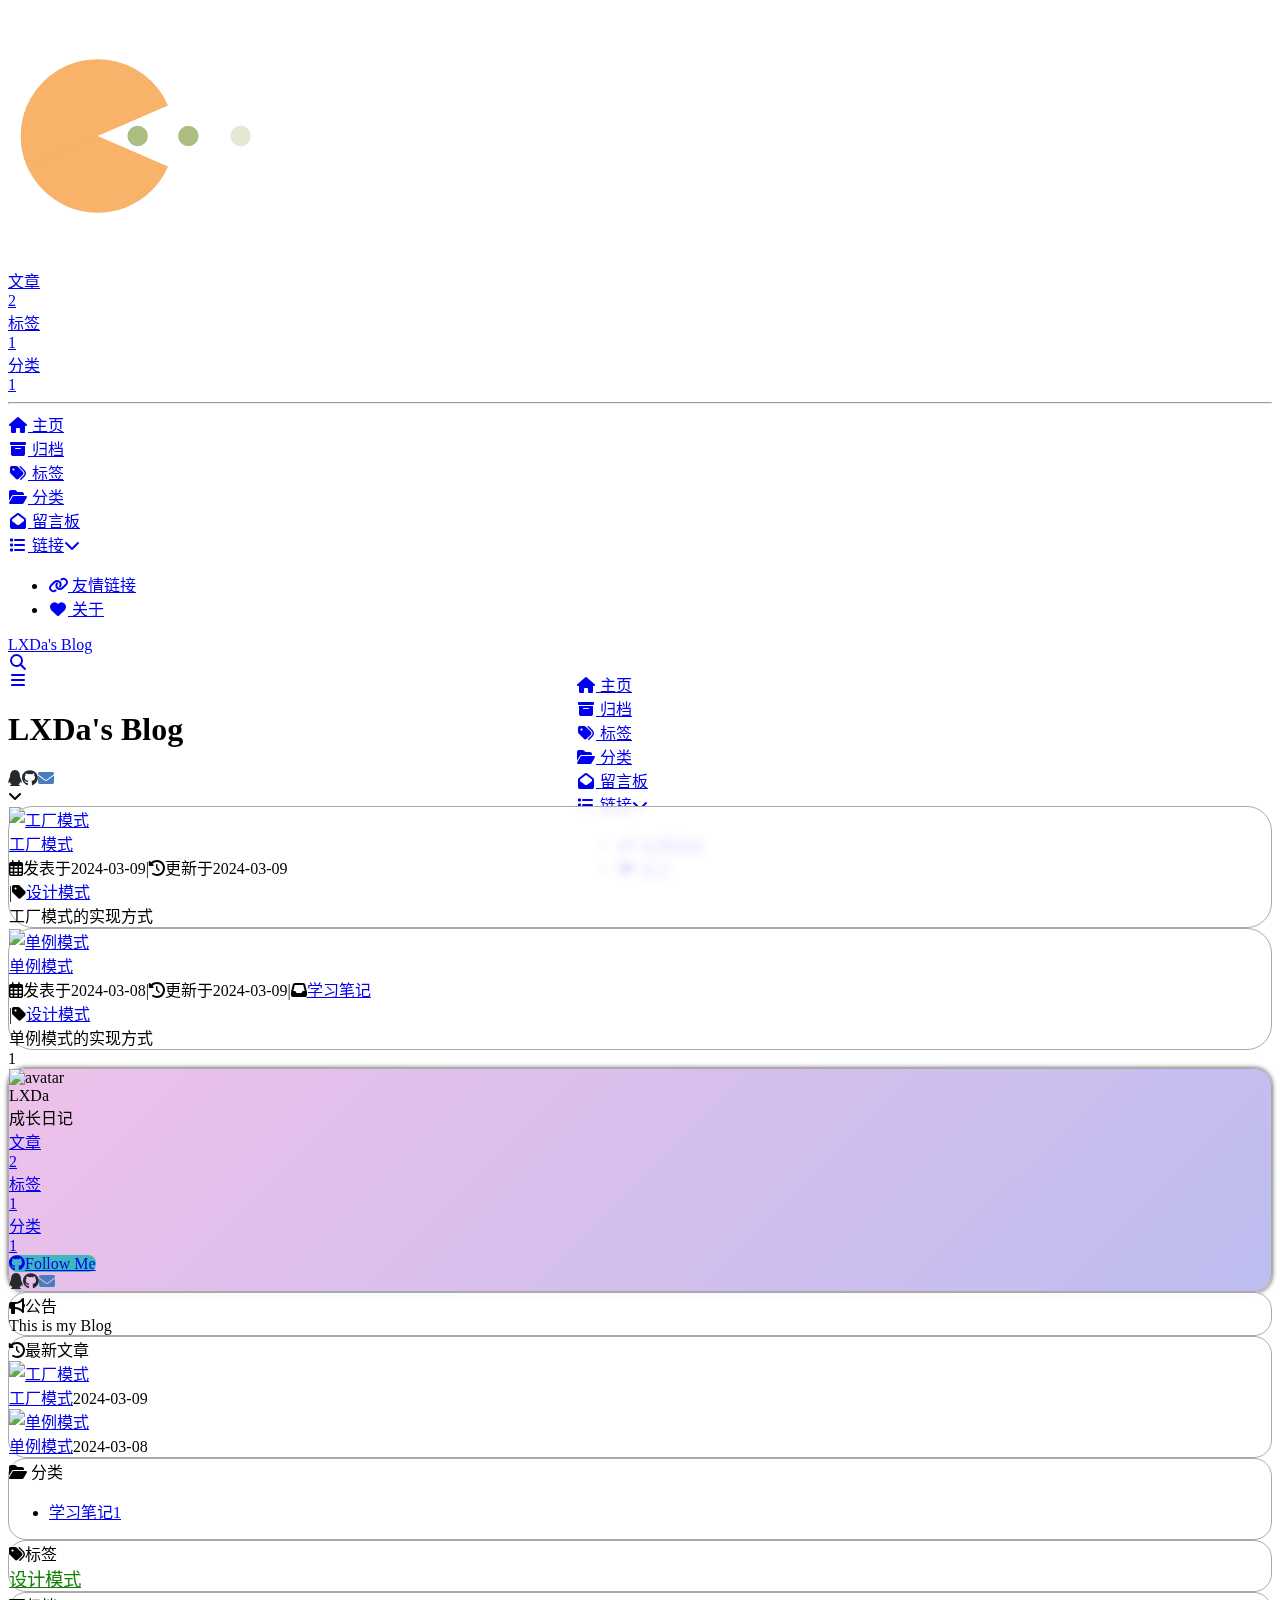
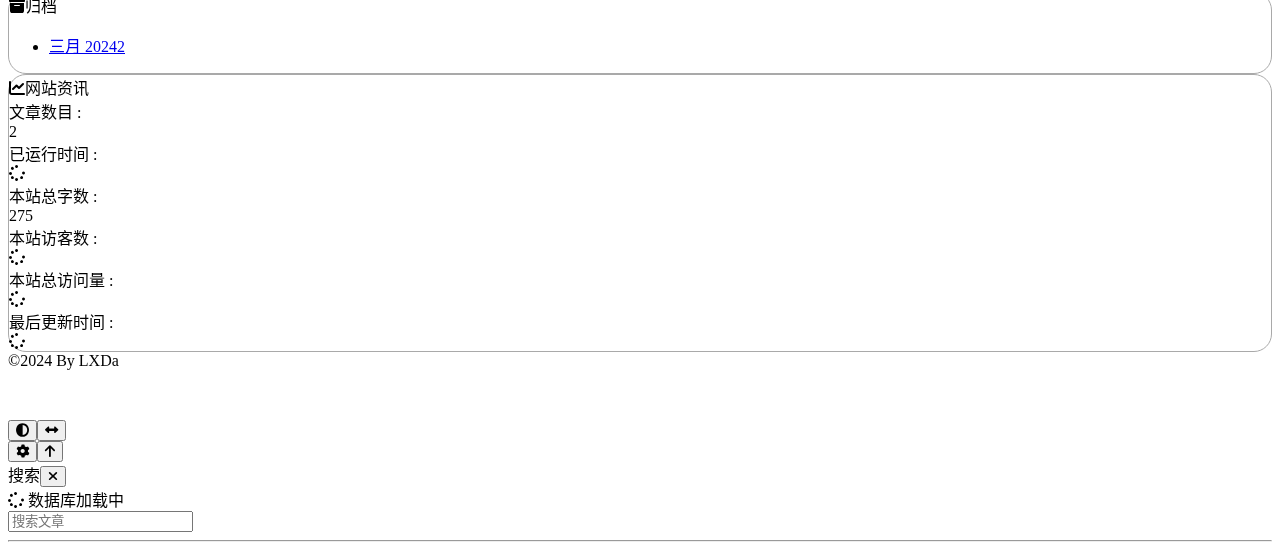
==== commit 77ccac92: "Site updated: 2024-03-10 10:26:51" ====
--- a/index.html
+++ b/index.html
@@ -54,7 +54,7 @@
   isHome: true,
   isHighlightShrink: false,
   isToc: false,
-  postUpdate: '2024-03-10 10:23:12'
+  postUpdate: '2024-03-10 10:26:45'
 }</script><script>(win=>{
       win.saveToLocal = {
         set: (key, value, ttl) => {
@@ -155,17 +155,17 @@
         }
       }
       detectApple()
-    })(window)</script><link rel="stylesheet" href="/LXDaa-Blog.github.io/css/custom.css"><!-- hexo injector head_end start --><link rel="stylesheet" href="https://cdn.jsdelivr.net/gh/Zfour/Butterfly-double-row-display@1.00/cardlistpost.min.css"/>
+    })(window)</script><link rel="stylesheet" href="/css/custom.css"><!-- hexo injector head_end start --><link rel="stylesheet" href="https://cdn.jsdelivr.net/gh/Zfour/Butterfly-double-row-display@1.00/cardlistpost.min.css"/>
 <style>#recent-posts > .recent-post-item >.recent-post-info > .article-meta-wrap > .tags:before {content:"\A";
   white-space: pre;}#recent-posts > .recent-post-item >.recent-post-info > .article-meta-wrap > .tags > .article-meta__separator{display:none}</style>
-<link rel="stylesheet" href="https://cdn.cbd.int/hexo-butterfly-clock-anzhiyu/lib/clock.min.css" /><link rel="stylesheet" href="https://www.fomal.cc/static/css/runtime.min.css" media="print" onload="this.media='all'"><link rel="stylesheet" href="https://npm.elemecdn.com/hexo-butterfly-swiper/lib/swiper.min.css" media="print" onload="this.media='all'"><link rel="stylesheet" href="https://npm.elemecdn.com/hexo-butterfly-swiper/lib/swiperstyle.css" media="print" onload="this.media='all'"><link rel="stylesheet" href="https://npm.elemecdn.com/hexo-butterfly-wowjs/lib/animate.min.css" media="print" onload="this.media='screen'"><link rel="stylesheet" href="https://npm.elemecdn.com/hexo-butterfly-tag-plugins-plus@latest/lib/assets/font-awesome-animation.min.css" media="defer" onload="this.media='all'"><link rel="stylesheet" href="https://npm.elemecdn.com/hexo-butterfly-tag-plugins-plus@latest/lib/tag_plugins.css" media="defer" onload="this.media='all'"><script src="https://npm.elemecdn.com/hexo-butterfly-tag-plugins-plus@latest/lib/assets/carousel-touch.js"></script><!-- hexo injector head_end end --><meta name="generator" content="Hexo 6.3.0"></head><body><div id="web_bg"></div><div id="sidebar"><div id="menu-mask"></div><div id="sidebar-menus"><div class="avatar-img is-center"><img src="/LXDaa-Blog.github.io/imgs/%E5%A4%B4%E5%83%8F.jpg" onerror="onerror=null;src='/img/friend_404.gif'" alt="avatar"/></div><div class="sidebar-site-data site-data is-center"><a href="/LXDaa-Blog.github.io/archives/"><div class="headline">文章</div><div class="length-num">2</div></a><a href="/LXDaa-Blog.github.io/tags/"><div class="headline">标签</div><div class="length-num">1</div></a><a href="/LXDaa-Blog.github.io/categories/"><div class="headline">分类</div><div class="length-num">1</div></a></div><hr class="custom-hr"/><div class="menus_items"><div class="menus_item"><a class="site-page" href="/LXDaa-Blog.github.io/"><i class="fa-fw fas fa-home"></i><span> 主页</span></a></div><div class="menus_item"><a class="site-page" href="/LXDaa-Blog.github.io/archives/"><i class="fa-fw fas fa-archive"></i><span> 归档</span></a></div><div class="menus_item"><a class="site-page" href="/LXDaa-Blog.github.io/tags/"><i class="fa-fw fas fa-tags"></i><span> 标签</span></a></div><div class="menus_item"><a class="site-page" href="/LXDaa-Blog.github.io/categories/"><i class="fa-fw fas fa-folder-open"></i><span> 分类</span></a></div><div class="menus_item"><a class="site-page" href="/LXDaa-Blog.github.io/comments/"><i class="fa-fw fas fa-envelope-open"></i><span> 留言板</span></a></div><div class="menus_item"><a class="site-page group hide" href="javascript:void(0);"><i class="fa-fw fas fa-list"></i><span> 链接</span><i class="fas fa-chevron-down"></i></a><ul class="menus_item_child"><li><a class="site-page child" href="/LXDaa-Blog.github.io/link/"><i class="fa-fw fas fa-link"></i><span> 友情链接</span></a></li><li><a class="site-page child" href="/LXDaa-Blog.github.io/about/"><i class="fa-fw fas fa-heart"></i><span> 关于</span></a></li></ul></div></div></div></div><div class="page" id="body-wrap"><header class="full_page" id="page-header" style="background-image: url('/LXDaa-Blog.github.io/imgs/homepage.png')"><nav id="nav"><span id="blog-info"><a href="/LXDaa-Blog.github.io/" title="LXDa's  Blog"><span class="site-name">LXDa's  Blog</span></a></span><div id="menus"><div id="search-button"><a class="site-page social-icon search" href="javascript:void(0);"><i class="fas fa-search fa-fw"></i><!--span=' '+_p('search.title')--></a></div><div class="menus_items"><div class="menus_item"><a class="site-page" href="/LXDaa-Blog.github.io/"><i class="fa-fw fas fa-home"></i><span> 主页</span></a></div><div class="menus_item"><a class="site-page" href="/LXDaa-Blog.github.io/archives/"><i class="fa-fw fas fa-archive"></i><span> 归档</span></a></div><div class="menus_item"><a class="site-page" href="/LXDaa-Blog.github.io/tags/"><i class="fa-fw fas fa-tags"></i><span> 标签</span></a></div><div class="menus_item"><a class="site-page" href="/LXDaa-Blog.github.io/categories/"><i class="fa-fw fas fa-folder-open"></i><span> 分类</span></a></div><div class="menus_item"><a class="site-page" href="/LXDaa-Blog.github.io/comments/"><i class="fa-fw fas fa-envelope-open"></i><span> 留言板</span></a></div><div class="menus_item"><a class="site-page group hide" href="javascript:void(0);"><i class="fa-fw fas fa-list"></i><span> 链接</span><i class="fas fa-chevron-down"></i></a><ul class="menus_item_child"><li><a class="site-page child" href="/LXDaa-Blog.github.io/link/"><i class="fa-fw fas fa-link"></i><span> 友情链接</span></a></li><li><a class="site-page child" href="/LXDaa-Blog.github.io/about/"><i class="fa-fw fas fa-heart"></i><span> 关于</span></a></li></ul></div></div><div id="toggle-menu"><a class="site-page" href="javascript:void(0);"><i class="fas fa-bars fa-fw"></i></a></div></div></nav><div id="site-info"><h1 id="site-title">LXDa's  Blog</h1><div id="site-subtitle"><span id="subtitle"></span></div><div id="site_social_icons"><a class="social-icon" href="https://github.com/xxxxx" target="_blank" title="QQ"><i class="fa-brands fa-qq" style="color: #24292e;"></i></a><a class="social-icon" href="https://github.com/xxxxx" target="_blank" title="Github"><i class="fab fa-github" style="color: #24292e;"></i></a><a class="social-icon" href="mailto:xxxxxx@gmail.com" target="_blank" title="Email"><i class="fas fa-envelope" style="color: #4a7dbe;"></i></a></div></div><div id="scroll-down"><i class="fas fa-angle-down scroll-down-effects"></i></div></header><main class="layout" id="content-inner"><div class="recent-posts" id="recent-posts"><div class="recent-post-item"><div class="post_cover left"><a href="/LXDaa-Blog.github.io/2024/03/09/%E5%B7%A5%E5%8E%82%E6%A8%A1%E5%BC%8F/" title="工厂模式"><img class="post-bg" src="/LXDaa-Blog.github.io/imgs/cover/3.jpg" onerror="this.onerror=null;this.src='/LXDaa-Blog.github.io/img/404.jpg'" alt="工厂模式"></a></div><div class="recent-post-info"><a class="article-title" href="/LXDaa-Blog.github.io/2024/03/09/%E5%B7%A5%E5%8E%82%E6%A8%A1%E5%BC%8F/" title="工厂模式">工厂模式</a><div class="article-meta-wrap"><span class="post-meta-date"><i class="far fa-calendar-alt"></i><span class="article-meta-label">发表于</span><time class="post-meta-date-created" datetime="2024-03-09T00:00:00.000Z" title="发表于 2024-03-09 08:00:00">2024-03-09</time><span class="article-meta-separator">|</span><i class="fas fa-history"></i><span class="article-meta-label">更新于</span><time class="post-meta-date-updated" datetime="2024-03-09T10:38:39.227Z" title="更新于 2024-03-09 18:38:39">2024-03-09</time></span><span class="article-meta tags"><span class="article-meta-separator">|</span><i class="fas fa-tag"></i><a class="article-meta__tags" href="/LXDaa-Blog.github.io/tags/%E8%AE%BE%E8%AE%A1%E6%A8%A1%E5%BC%8F/">设计模式</a></span></div><div class="content">工厂模式的实现方式</div></div></div><div class="recent-post-item"><div class="post_cover right"><a href="/LXDaa-Blog.github.io/2024/03/08/%E5%8D%95%E4%BE%8B%E6%A8%A1%E5%BC%8F/" title="单例模式"><img class="post-bg" src="/LXDaa-Blog.github.io/imgs/cover/1.jpg" onerror="this.onerror=null;this.src='/LXDaa-Blog.github.io/img/404.jpg'" alt="单例模式"></a></div><div class="recent-post-info"><a class="article-title" href="/LXDaa-Blog.github.io/2024/03/08/%E5%8D%95%E4%BE%8B%E6%A8%A1%E5%BC%8F/" title="单例模式">单例模式</a><div class="article-meta-wrap"><span class="post-meta-date"><i class="far fa-calendar-alt"></i><span class="article-meta-label">发表于</span><time class="post-meta-date-created" datetime="2024-03-08T00:00:00.000Z" title="发表于 2024-03-08 08:00:00">2024-03-08</time><span class="article-meta-separator">|</span><i class="fas fa-history"></i><span class="article-meta-label">更新于</span><time class="post-meta-date-updated" datetime="2024-03-09T10:39:08.248Z" title="更新于 2024-03-09 18:39:08">2024-03-09</time></span><span class="article-meta"><span class="article-meta-separator">|</span><i class="fas fa-inbox"></i><a class="article-meta__categories" href="/LXDaa-Blog.github.io/categories/%E5%AD%A6%E4%B9%A0%E7%AC%94%E8%AE%B0/">学习笔记</a></span><span class="article-meta tags"><span class="article-meta-separator">|</span><i class="fas fa-tag"></i><a class="article-meta__tags" href="/LXDaa-Blog.github.io/tags/%E8%AE%BE%E8%AE%A1%E6%A8%A1%E5%BC%8F/">设计模式</a></span></div><div class="content">单例模式的实现方式</div></div></div><nav id="pagination"><div class="pagination"><span class="page-number current">1</span></div></nav></div><div class="aside-content" id="aside-content"><div class="card-widget card-info"><div class="is-center"><div class="avatar-img"><img src="/LXDaa-Blog.github.io/imgs/%E5%A4%B4%E5%83%8F.jpg" onerror="this.onerror=null;this.src='/LXDaa-Blog.github.io/img/friend_404.gif'" alt="avatar"/></div><div class="author-info__name">LXDa</div><div class="author-info__description">成长日记</div></div><div class="card-info-data site-data is-center"><a href="/LXDaa-Blog.github.io/archives/"><div class="headline">文章</div><div class="length-num">2</div></a><a href="/LXDaa-Blog.github.io/tags/"><div class="headline">标签</div><div class="length-num">1</div></a><a href="/LXDaa-Blog.github.io/categories/"><div class="headline">分类</div><div class="length-num">1</div></a></div><a id="card-info-btn" target="_blank" rel="noopener" href="https://github.com/xxxxxx"><i class="fab fa-github"></i><span>Follow Me</span></a><div class="card-info-social-icons is-center"><a class="social-icon" href="https://github.com/xxxxx" target="_blank" title="QQ"><i class="fa-brands fa-qq" style="color: #24292e;"></i></a><a class="social-icon" href="https://github.com/xxxxx" target="_blank" title="Github"><i class="fab fa-github" style="color: #24292e;"></i></a><a class="social-icon" href="mailto:xxxxxx@gmail.com" target="_blank" title="Email"><i class="fas fa-envelope" style="color: #4a7dbe;"></i></a></div></div><div class="card-widget card-announcement"><div class="item-headline"><i class="fas fa-bullhorn fa-shake"></i><span>公告</span></div><div class="announcement_content">This is my Blog</div></div><div class="sticky_layout"><div class="card-widget card-recent-post"><div class="item-headline"><i class="fas fa-history"></i><span>最新文章</span></div><div class="aside-list"><div class="aside-list-item"><a class="thumbnail" href="/LXDaa-Blog.github.io/2024/03/09/%E5%B7%A5%E5%8E%82%E6%A8%A1%E5%BC%8F/" title="工厂模式"><img src="/LXDaa-Blog.github.io/imgs/cover/3.jpg" onerror="this.onerror=null;this.src='/LXDaa-Blog.github.io/img/404.jpg'" alt="工厂模式"/></a><div class="content"><a class="title" href="/LXDaa-Blog.github.io/2024/03/09/%E5%B7%A5%E5%8E%82%E6%A8%A1%E5%BC%8F/" title="工厂模式">工厂模式</a><time datetime="2024-03-09T00:00:00.000Z" title="发表于 2024-03-09 08:00:00">2024-03-09</time></div></div><div class="aside-list-item"><a class="thumbnail" href="/LXDaa-Blog.github.io/2024/03/08/%E5%8D%95%E4%BE%8B%E6%A8%A1%E5%BC%8F/" title="单例模式"><img src="/LXDaa-Blog.github.io/imgs/cover/1.jpg" onerror="this.onerror=null;this.src='/LXDaa-Blog.github.io/img/404.jpg'" alt="单例模式"/></a><div class="content"><a class="title" href="/LXDaa-Blog.github.io/2024/03/08/%E5%8D%95%E4%BE%8B%E6%A8%A1%E5%BC%8F/" title="单例模式">单例模式</a><time datetime="2024-03-08T00:00:00.000Z" title="发表于 2024-03-08 08:00:00">2024-03-08</time></div></div></div></div><div class="card-widget card-categories"><div class="item-headline">
+<link rel="stylesheet" href="https://cdn.cbd.int/hexo-butterfly-clock-anzhiyu/lib/clock.min.css" /><link rel="stylesheet" href="https://www.fomal.cc/static/css/runtime.min.css" media="print" onload="this.media='all'"><link rel="stylesheet" href="https://npm.elemecdn.com/hexo-butterfly-swiper/lib/swiper.min.css" media="print" onload="this.media='all'"><link rel="stylesheet" href="https://npm.elemecdn.com/hexo-butterfly-swiper/lib/swiperstyle.css" media="print" onload="this.media='all'"><link rel="stylesheet" href="https://npm.elemecdn.com/hexo-butterfly-tag-plugins-plus@latest/lib/assets/font-awesome-animation.min.css" media="defer" onload="this.media='all'"><link rel="stylesheet" href="https://npm.elemecdn.com/hexo-butterfly-tag-plugins-plus@latest/lib/tag_plugins.css" media="defer" onload="this.media='all'"><script src="https://npm.elemecdn.com/hexo-butterfly-tag-plugins-plus@latest/lib/assets/carousel-touch.js"></script><link rel="stylesheet" href="https://npm.elemecdn.com/hexo-butterfly-wowjs/lib/animate.min.css" media="print" onload="this.media='screen'"><!-- hexo injector head_end end --><meta name="generator" content="Hexo 6.3.0"></head><body><div id="web_bg"></div><div id="sidebar"><div id="menu-mask"></div><div id="sidebar-menus"><div class="avatar-img is-center"><img src="/LXDaa-Blog.github.io/imgs/%E5%A4%B4%E5%83%8F.jpg" onerror="onerror=null;src='/img/friend_404.gif'" alt="avatar"/></div><div class="sidebar-site-data site-data is-center"><a href="/LXDaa-Blog.github.io/archives/"><div class="headline">文章</div><div class="length-num">2</div></a><a href="/LXDaa-Blog.github.io/tags/"><div class="headline">标签</div><div class="length-num">1</div></a><a href="/LXDaa-Blog.github.io/categories/"><div class="headline">分类</div><div class="length-num">1</div></a></div><hr class="custom-hr"/><div class="menus_items"><div class="menus_item"><a class="site-page" href="/LXDaa-Blog.github.io/"><i class="fa-fw fas fa-home"></i><span> 主页</span></a></div><div class="menus_item"><a class="site-page" href="/LXDaa-Blog.github.io/archives/"><i class="fa-fw fas fa-archive"></i><span> 归档</span></a></div><div class="menus_item"><a class="site-page" href="/LXDaa-Blog.github.io/tags/"><i class="fa-fw fas fa-tags"></i><span> 标签</span></a></div><div class="menus_item"><a class="site-page" href="/LXDaa-Blog.github.io/categories/"><i class="fa-fw fas fa-folder-open"></i><span> 分类</span></a></div><div class="menus_item"><a class="site-page" href="/LXDaa-Blog.github.io/comments/"><i class="fa-fw fas fa-envelope-open"></i><span> 留言板</span></a></div><div class="menus_item"><a class="site-page group hide" href="javascript:void(0);"><i class="fa-fw fas fa-list"></i><span> 链接</span><i class="fas fa-chevron-down"></i></a><ul class="menus_item_child"><li><a class="site-page child" href="/LXDaa-Blog.github.io/link/"><i class="fa-fw fas fa-link"></i><span> 友情链接</span></a></li><li><a class="site-page child" href="/LXDaa-Blog.github.io/about/"><i class="fa-fw fas fa-heart"></i><span> 关于</span></a></li></ul></div></div></div></div><div class="page" id="body-wrap"><header class="full_page" id="page-header" style="background-image: url('/LXDaa-Blog.github.io/imgs/homepage.png')"><nav id="nav"><span id="blog-info"><a href="/LXDaa-Blog.github.io/" title="LXDa's  Blog"><span class="site-name">LXDa's  Blog</span></a></span><div id="menus"><div id="search-button"><a class="site-page social-icon search" href="javascript:void(0);"><i class="fas fa-search fa-fw"></i><!--span=' '+_p('search.title')--></a></div><div class="menus_items"><div class="menus_item"><a class="site-page" href="/LXDaa-Blog.github.io/"><i class="fa-fw fas fa-home"></i><span> 主页</span></a></div><div class="menus_item"><a class="site-page" href="/LXDaa-Blog.github.io/archives/"><i class="fa-fw fas fa-archive"></i><span> 归档</span></a></div><div class="menus_item"><a class="site-page" href="/LXDaa-Blog.github.io/tags/"><i class="fa-fw fas fa-tags"></i><span> 标签</span></a></div><div class="menus_item"><a class="site-page" href="/LXDaa-Blog.github.io/categories/"><i class="fa-fw fas fa-folder-open"></i><span> 分类</span></a></div><div class="menus_item"><a class="site-page" href="/LXDaa-Blog.github.io/comments/"><i class="fa-fw fas fa-envelope-open"></i><span> 留言板</span></a></div><div class="menus_item"><a class="site-page group hide" href="javascript:void(0);"><i class="fa-fw fas fa-list"></i><span> 链接</span><i class="fas fa-chevron-down"></i></a><ul class="menus_item_child"><li><a class="site-page child" href="/LXDaa-Blog.github.io/link/"><i class="fa-fw fas fa-link"></i><span> 友情链接</span></a></li><li><a class="site-page child" href="/LXDaa-Blog.github.io/about/"><i class="fa-fw fas fa-heart"></i><span> 关于</span></a></li></ul></div></div><div id="toggle-menu"><a class="site-page" href="javascript:void(0);"><i class="fas fa-bars fa-fw"></i></a></div></div></nav><div id="site-info"><h1 id="site-title">LXDa's  Blog</h1><div id="site-subtitle"><span id="subtitle"></span></div><div id="site_social_icons"><a class="social-icon" href="https://github.com/xxxxx" target="_blank" title="QQ"><i class="fa-brands fa-qq" style="color: #24292e;"></i></a><a class="social-icon" href="https://github.com/xxxxx" target="_blank" title="Github"><i class="fab fa-github" style="color: #24292e;"></i></a><a class="social-icon" href="mailto:xxxxxx@gmail.com" target="_blank" title="Email"><i class="fas fa-envelope" style="color: #4a7dbe;"></i></a></div></div><div id="scroll-down"><i class="fas fa-angle-down scroll-down-effects"></i></div></header><main class="layout" id="content-inner"><div class="recent-posts" id="recent-posts"><div class="recent-post-item"><div class="post_cover left"><a href="/LXDaa-Blog.github.io/2024/03/09/%E5%B7%A5%E5%8E%82%E6%A8%A1%E5%BC%8F/" title="工厂模式"><img class="post-bg" src="/LXDaa-Blog.github.io/imgs/cover/3.jpg" onerror="this.onerror=null;this.src='/LXDaa-Blog.github.io/img/404.jpg'" alt="工厂模式"></a></div><div class="recent-post-info"><a class="article-title" href="/LXDaa-Blog.github.io/2024/03/09/%E5%B7%A5%E5%8E%82%E6%A8%A1%E5%BC%8F/" title="工厂模式">工厂模式</a><div class="article-meta-wrap"><span class="post-meta-date"><i class="far fa-calendar-alt"></i><span class="article-meta-label">发表于</span><time class="post-meta-date-created" datetime="2024-03-09T00:00:00.000Z" title="发表于 2024-03-09 08:00:00">2024-03-09</time><span class="article-meta-separator">|</span><i class="fas fa-history"></i><span class="article-meta-label">更新于</span><time class="post-meta-date-updated" datetime="2024-03-09T10:38:39.227Z" title="更新于 2024-03-09 18:38:39">2024-03-09</time></span><span class="article-meta tags"><span class="article-meta-separator">|</span><i class="fas fa-tag"></i><a class="article-meta__tags" href="/LXDaa-Blog.github.io/tags/%E8%AE%BE%E8%AE%A1%E6%A8%A1%E5%BC%8F/">设计模式</a></span></div><div class="content">工厂模式的实现方式</div></div></div><div class="recent-post-item"><div class="post_cover right"><a href="/LXDaa-Blog.github.io/2024/03/08/%E5%8D%95%E4%BE%8B%E6%A8%A1%E5%BC%8F/" title="单例模式"><img class="post-bg" src="/LXDaa-Blog.github.io/imgs/cover/1.jpg" onerror="this.onerror=null;this.src='/LXDaa-Blog.github.io/img/404.jpg'" alt="单例模式"></a></div><div class="recent-post-info"><a class="article-title" href="/LXDaa-Blog.github.io/2024/03/08/%E5%8D%95%E4%BE%8B%E6%A8%A1%E5%BC%8F/" title="单例模式">单例模式</a><div class="article-meta-wrap"><span class="post-meta-date"><i class="far fa-calendar-alt"></i><span class="article-meta-label">发表于</span><time class="post-meta-date-created" datetime="2024-03-08T00:00:00.000Z" title="发表于 2024-03-08 08:00:00">2024-03-08</time><span class="article-meta-separator">|</span><i class="fas fa-history"></i><span class="article-meta-label">更新于</span><time class="post-meta-date-updated" datetime="2024-03-09T10:39:08.248Z" title="更新于 2024-03-09 18:39:08">2024-03-09</time></span><span class="article-meta"><span class="article-meta-separator">|</span><i class="fas fa-inbox"></i><a class="article-meta__categories" href="/LXDaa-Blog.github.io/categories/%E5%AD%A6%E4%B9%A0%E7%AC%94%E8%AE%B0/">学习笔记</a></span><span class="article-meta tags"><span class="article-meta-separator">|</span><i class="fas fa-tag"></i><a class="article-meta__tags" href="/LXDaa-Blog.github.io/tags/%E8%AE%BE%E8%AE%A1%E6%A8%A1%E5%BC%8F/">设计模式</a></span></div><div class="content">单例模式的实现方式</div></div></div><nav id="pagination"><div class="pagination"><span class="page-number current">1</span></div></nav></div><div class="aside-content" id="aside-content"><div class="card-widget card-info"><div class="is-center"><div class="avatar-img"><img src="/LXDaa-Blog.github.io/imgs/%E5%A4%B4%E5%83%8F.jpg" onerror="this.onerror=null;this.src='/LXDaa-Blog.github.io/img/friend_404.gif'" alt="avatar"/></div><div class="author-info__name">LXDa</div><div class="author-info__description">成长日记</div></div><div class="card-info-data site-data is-center"><a href="/LXDaa-Blog.github.io/archives/"><div class="headline">文章</div><div class="length-num">2</div></a><a href="/LXDaa-Blog.github.io/tags/"><div class="headline">标签</div><div class="length-num">1</div></a><a href="/LXDaa-Blog.github.io/categories/"><div class="headline">分类</div><div class="length-num">1</div></a></div><a id="card-info-btn" target="_blank" rel="noopener" href="https://github.com/xxxxxx"><i class="fab fa-github"></i><span>Follow Me</span></a><div class="card-info-social-icons is-center"><a class="social-icon" href="https://github.com/xxxxx" target="_blank" title="QQ"><i class="fa-brands fa-qq" style="color: #24292e;"></i></a><a class="social-icon" href="https://github.com/xxxxx" target="_blank" title="Github"><i class="fab fa-github" style="color: #24292e;"></i></a><a class="social-icon" href="mailto:xxxxxx@gmail.com" target="_blank" title="Email"><i class="fas fa-envelope" style="color: #4a7dbe;"></i></a></div></div><div class="card-widget card-announcement"><div class="item-headline"><i class="fas fa-bullhorn fa-shake"></i><span>公告</span></div><div class="announcement_content">This is my Blog</div></div><div class="sticky_layout"><div class="card-widget card-recent-post"><div class="item-headline"><i class="fas fa-history"></i><span>最新文章</span></div><div class="aside-list"><div class="aside-list-item"><a class="thumbnail" href="/LXDaa-Blog.github.io/2024/03/09/%E5%B7%A5%E5%8E%82%E6%A8%A1%E5%BC%8F/" title="工厂模式"><img src="/LXDaa-Blog.github.io/imgs/cover/3.jpg" onerror="this.onerror=null;this.src='/LXDaa-Blog.github.io/img/404.jpg'" alt="工厂模式"/></a><div class="content"><a class="title" href="/LXDaa-Blog.github.io/2024/03/09/%E5%B7%A5%E5%8E%82%E6%A8%A1%E5%BC%8F/" title="工厂模式">工厂模式</a><time datetime="2024-03-09T00:00:00.000Z" title="发表于 2024-03-09 08:00:00">2024-03-09</time></div></div><div class="aside-list-item"><a class="thumbnail" href="/LXDaa-Blog.github.io/2024/03/08/%E5%8D%95%E4%BE%8B%E6%A8%A1%E5%BC%8F/" title="单例模式"><img src="/LXDaa-Blog.github.io/imgs/cover/1.jpg" onerror="this.onerror=null;this.src='/LXDaa-Blog.github.io/img/404.jpg'" alt="单例模式"/></a><div class="content"><a class="title" href="/LXDaa-Blog.github.io/2024/03/08/%E5%8D%95%E4%BE%8B%E6%A8%A1%E5%BC%8F/" title="单例模式">单例模式</a><time datetime="2024-03-08T00:00:00.000Z" title="发表于 2024-03-08 08:00:00">2024-03-08</time></div></div></div></div><div class="card-widget card-categories"><div class="item-headline">
             <i class="fas fa-folder-open"></i>
             <span>分类</span>
             
             </div>
             <ul class="card-category-list" id="aside-cat-list">
             <li class="card-category-list-item "><a class="card-category-list-link" href="/LXDaa-Blog.github.io/categories/%E5%AD%A6%E4%B9%A0%E7%AC%94%E8%AE%B0/"><span class="card-category-list-name">学习笔记</span><span class="card-category-list-count">1</span></a></li>
-            </ul></div><div class="card-widget card-tags"><div class="item-headline"><i class="fas fa-tags"></i><span>标签</span></div><div class="card-tag-cloud"><a href="/LXDaa-Blog.github.io/tags/%E8%AE%BE%E8%AE%A1%E6%A8%A1%E5%BC%8F/" style="font-size: 1.15em; color: rgb(65, 0, 163)">设计模式</a></div></div><div class="card-widget card-archives"><div class="item-headline"><i class="fas fa-archive"></i><span>归档</span></div><ul class="card-archive-list"><li class="card-archive-list-item"><a class="card-archive-list-link" href="/LXDaa-Blog.github.io/archives/2024/03/"><span class="card-archive-list-date">三月 2024</span><span class="card-archive-list-count">2</span></a></li></ul></div><div class="card-widget card-webinfo"><div class="item-headline"><i class="fas fa-chart-line"></i><span>网站资讯</span></div><div class="webinfo"><div class="webinfo-item"><div class="item-name">文章数目 :</div><div class="item-count">2</div></div><div class="webinfo-item"><div class="item-name">已运行时间 :</div><div class="item-count" id="runtimeshow" data-publishDate="2024-03-07T16:00:00.000Z"><i class="fa-solid fa-spinner fa-spin"></i></div></div><div class="webinfo-item"><div class="item-name">本站总字数 :</div><div class="item-count">275</div></div><div class="webinfo-item"><div class="item-name">本站访客数 :</div><div class="item-count" id="busuanzi_value_site_uv"><i class="fa-solid fa-spinner fa-spin"></i></div></div><div class="webinfo-item"><div class="item-name">本站总访问量 :</div><div class="item-count" id="busuanzi_value_site_pv"><i class="fa-solid fa-spinner fa-spin"></i></div></div><div class="webinfo-item"><div class="item-name">最后更新时间 :</div><div class="item-count" id="last-push-date" data-lastPushDate="2024-03-10T02:23:12.692Z"><i class="fa-solid fa-spinner fa-spin"></i></div></div></div></div></div></div></main><footer id="footer"><div id="footer-wrap"><div class="copyright">&copy;2024 By LXDa</div></div></footer></div><div id="rightside"><div id="rightside-config-hide"><button id="darkmode" type="button" title="浅色和深色模式转换"><i class="fas fa-adjust"></i></button><button id="hide-aside-btn" type="button" title="单栏和双栏切换"><i class="fas fa-arrows-alt-h"></i></button></div><div id="rightside-config-show"><button id="rightside-config" type="button" title="设置"><i class="fas fa-cog fa-spin"></i></button><button id="go-up" type="button" title="回到顶部"><span class="scroll-percent"></span><i class="fas fa-arrow-up"></i></button></div></div><div><script src="/LXDaa-Blog.github.io/js/utils.js?v=4.13.0"></script><script src="/LXDaa-Blog.github.io/js/main.js?v=4.13.0"></script><script src="https://cdn.jsdelivr.net/npm/@fancyapps/ui@5.0.33/dist/fancybox/fancybox.umd.min.js"></script><script src="https://cdn.jsdelivr.net/npm/instant.page@5.2.0/instantpage.min.js" type="module"></script><script>function panguFn () {
+            </ul></div><div class="card-widget card-tags"><div class="item-headline"><i class="fas fa-tags"></i><span>标签</span></div><div class="card-tag-cloud"><a href="/LXDaa-Blog.github.io/tags/%E8%AE%BE%E8%AE%A1%E6%A8%A1%E5%BC%8F/" style="font-size: 1.15em; color: rgb(19, 128, 9)">设计模式</a></div></div><div class="card-widget card-archives"><div class="item-headline"><i class="fas fa-archive"></i><span>归档</span></div><ul class="card-archive-list"><li class="card-archive-list-item"><a class="card-archive-list-link" href="/LXDaa-Blog.github.io/archives/2024/03/"><span class="card-archive-list-date">三月 2024</span><span class="card-archive-list-count">2</span></a></li></ul></div><div class="card-widget card-webinfo"><div class="item-headline"><i class="fas fa-chart-line"></i><span>网站资讯</span></div><div class="webinfo"><div class="webinfo-item"><div class="item-name">文章数目 :</div><div class="item-count">2</div></div><div class="webinfo-item"><div class="item-name">已运行时间 :</div><div class="item-count" id="runtimeshow" data-publishDate="2024-03-07T16:00:00.000Z"><i class="fa-solid fa-spinner fa-spin"></i></div></div><div class="webinfo-item"><div class="item-name">本站总字数 :</div><div class="item-count">275</div></div><div class="webinfo-item"><div class="item-name">本站访客数 :</div><div class="item-count" id="busuanzi_value_site_uv"><i class="fa-solid fa-spinner fa-spin"></i></div></div><div class="webinfo-item"><div class="item-name">本站总访问量 :</div><div class="item-count" id="busuanzi_value_site_pv"><i class="fa-solid fa-spinner fa-spin"></i></div></div><div class="webinfo-item"><div class="item-name">最后更新时间 :</div><div class="item-count" id="last-push-date" data-lastPushDate="2024-03-10T02:26:45.322Z"><i class="fa-solid fa-spinner fa-spin"></i></div></div></div></div></div></div></main><footer id="footer"><div id="footer-wrap"><div class="copyright">&copy;2024 By LXDa</div></div></footer></div><div id="rightside"><div id="rightside-config-hide"><button id="darkmode" type="button" title="浅色和深色模式转换"><i class="fas fa-adjust"></i></button><button id="hide-aside-btn" type="button" title="单栏和双栏切换"><i class="fas fa-arrows-alt-h"></i></button></div><div id="rightside-config-show"><button id="rightside-config" type="button" title="设置"><i class="fas fa-cog fa-spin"></i></button><button id="go-up" type="button" title="回到顶部"><span class="scroll-percent"></span><i class="fas fa-arrow-up"></i></button></div></div><div><script src="/LXDaa-Blog.github.io/js/utils.js?v=4.13.0"></script><script src="/LXDaa-Blog.github.io/js/main.js?v=4.13.0"></script><script src="https://cdn.jsdelivr.net/npm/@fancyapps/ui@5.0.33/dist/fancybox/fancybox.umd.min.js"></script><script src="https://cdn.jsdelivr.net/npm/instant.page@5.2.0/instantpage.min.js" type="module"></script><script>function panguFn () {
   if (typeof pangu === 'object') pangu.autoSpacingPage()
   else {
     getScript('https://cdn.jsdelivr.net/npm/pangu@4.0.7/dist/browser/pangu.min.js')
@@ -220,7 +220,7 @@
     })
 }
 typedJSFn.run(subtitleType)
-</script></div><canvas id="universe"></canvas><script defer src="/LXDaa-Blog.github.io/js/universe.js"></script><script id="canvas_nest" defer="defer" color="0,0,255" opacity="0.7" zIndex="-1" count="99" mobile="false" src="https://cdn.jsdelivr.net/npm/butterfly-extsrc@1.1.3/dist/canvas-nest.min.js"></script><script id="click-show-text" src="https://cdn.jsdelivr.net/npm/butterfly-extsrc@1.1.3/dist/click-show-text.min.js" data-mobile="false" data-text="富强,民主,文明,和谐,自由,平等,公正,法治,爱国,敬业,诚信,友善" data-fontsize="15px" data-random="false" async="async"></script><link rel="stylesheet" href="https://cdn.jsdelivr.net/npm/aplayer@1.10.1/dist/APlayer.min.css" media="print" onload="this.media='all'"><script src="https://cdn.jsdelivr.net/npm/aplayer@1.10.1/dist/APlayer.min.js"></script><script src="https://cdn.jsdelivr.net/npm/butterfly-extsrc@1.1.3/metingjs/dist/Meting.min.js"></script><script src="https://cdn.jsdelivr.net/npm/pjax@0.2.8/pjax.min.js"></script><script>let pjaxSelectors = ["head > title","#config-diff","#body-wrap","#rightside-config-hide","#rightside-config-show",".js-pjax"]
+</script></div><canvas id="universe"></canvas><script defer src="/js/universe.js"></script><script id="canvas_nest" defer="defer" color="0,0,255" opacity="0.7" zIndex="-1" count="99" mobile="false" src="https://cdn.jsdelivr.net/npm/butterfly-extsrc@1.1.3/dist/canvas-nest.min.js"></script><script id="click-show-text" src="https://cdn.jsdelivr.net/npm/butterfly-extsrc@1.1.3/dist/click-show-text.min.js" data-mobile="false" data-text="富强,民主,文明,和谐,自由,平等,公正,法治,爱国,敬业,诚信,友善" data-fontsize="15px" data-random="false" async="async"></script><link rel="stylesheet" href="https://cdn.jsdelivr.net/npm/aplayer@1.10.1/dist/APlayer.min.css" media="print" onload="this.media='all'"><script src="https://cdn.jsdelivr.net/npm/aplayer@1.10.1/dist/APlayer.min.js"></script><script src="https://cdn.jsdelivr.net/npm/butterfly-extsrc@1.1.3/metingjs/dist/Meting.min.js"></script><script src="https://cdn.jsdelivr.net/npm/pjax@0.2.8/pjax.min.js"></script><script>let pjaxSelectors = ["head > title","#config-diff","#body-wrap","#rightside-config-hide","#rightside-config-show",".js-pjax"]
 
 var pjax = new Pjax({
   elements: 'a:not([target="_blank"])',
@@ -371,7 +371,7 @@
   else if (epage === cpage){
     butterfly_swiper_injector_config();
   }
-  </script><script defer src="https://npm.elemecdn.com/hexo-butterfly-swiper/lib/swiper.min.js"></script><script defer data-pjax src="https://npm.elemecdn.com/hexo-butterfly-swiper/lib/swiper_init.js"></script><div class="js-pjax"><script async="async">var arr = document.getElementsByClassName('recent-post-item');
+  </script><script defer src="https://npm.elemecdn.com/hexo-butterfly-swiper/lib/swiper.min.js"></script><script defer data-pjax src="https://npm.elemecdn.com/hexo-butterfly-swiper/lib/swiper_init.js"></script><script async src="//at.alicdn.com/t/font_2032782_8d5kxvn09md.js"></script><div class="js-pjax"><script async="async">var arr = document.getElementsByClassName('recent-post-item');
 for(var i = 0;i<arr.length;i++){
     arr[i].classList.add('wow');
     arr[i].classList.add('animate__zoomIn');
@@ -387,4 +387,4 @@
     arr[i].setAttribute('data-wow-delay', '');
     arr[i].setAttribute('data-wow-offset', '');
     arr[i].setAttribute('data-wow-iteration', '');
-  }</script></div><script defer src="https://npm.elemecdn.com/hexo-butterfly-wowjs/lib/wow.min.js"></script><script defer src="https://npm.elemecdn.com/hexo-butterfly-wowjs/lib/wow_init.js"></script><script async src="//at.alicdn.com/t/font_2032782_8d5kxvn09md.js"></script><!-- hexo injector body_end end --></body></html>+  }</script></div><script defer src="https://npm.elemecdn.com/hexo-butterfly-wowjs/lib/wow.min.js"></script><script defer src="https://npm.elemecdn.com/hexo-butterfly-wowjs/lib/wow_init.js"></script><!-- hexo injector body_end end --></body></html>--- a/css/custom.css
+++ b/css/custom.css
@@ -0,0 +1,352 @@
+:root {
+    --trans-light: rgba(255, 255, 255, 0.88);
+    --trans-dark: rgba(25, 25, 25, 0.88);
+    --border-style: 1px solid rgb(169, 169, 169);
+    --backdrop-filter: blur(5px) saturate(150%);
+}
+/* 页脚与头图透明 */
+#footer {
+    background: transparent !important;
+}
+#page-header {
+    background: transparent !important;
+}
+
+/* 白天模式遮罩透明 */
+#footer::before {
+    background: transparent !important;
+}
+#page-header::before {
+    background: transparent !important;
+}
+
+/* 夜间模式遮罩透明 */
+[data-theme="dark"] #footer::before {
+    background: transparent !important;
+}
+[data-theme="dark"] #page-header::before {
+    background: transparent !important;
+}
+
+/* 小冰分类分类磁铁黑夜模式适配 */
+/* 一般状态 */
+[data-theme="dark"] .magnet_link_context {
+    background: #1e1e1e;
+    color: antiquewhite;
+}
+/* 鼠标悬浮状态 */
+[data-theme="dark"] .magnet_link_context:hover {
+    background: #3ecdf1;
+    color: #f2f2f2;
+}
+
+@font-face {
+    /* 为载入的字体取名字(随意) */
+    font-family: 'LXDa';
+    /* 字体文件地址(相对或者绝对路径都可以) */
+    src: url(/font/胡晓波男神体.otf);
+    /* 定义加粗样式(加粗多少) */
+    font-weight: normal;
+    /* 定义字体样式(斜体/非斜体) */
+    font-style: normal;
+    /* 定义显示样式 */
+    font-display: block;
+}
+
+/* 卡片翻页按钮居中 */
+#pagination {
+    width: 100%;
+    margin: auto;
+}
+/*导航栏魔改*/
+/* 一级菜单居中 */
+#nav .menus_items {
+    position: absolute !important;
+    width: fit-content !important;
+    left: 50% !important;
+    transform: translateX(-50%) !important;
+}
+/* 子菜单横向展示 */
+#nav .menus_items .menus_item:hover .menus_item_child {
+    display: flex !important;
+}
+/* 这里的2是代表导航栏的第2个元素，即有子菜单的元素，可以按自己需求修改 */
+.menus_items .menus_item:nth-child(2) .menus_item_child {
+    left: -125px;
+}
+
+/* 日间模式不生效 */
+[data-theme="light"] #site-name,
+[data-theme="light"] #site-title,
+[data-theme="light"] #site-subtitle,
+[data-theme="light"] #post-info {
+    animation: none;
+}
+/* 夜间模式生效 */
+[data-theme="dark"] #site-name,
+[data-theme="dark"] #site-title {
+    animation: light_15px 10s linear infinite;
+}
+[data-theme="dark"] #site-subtitle {
+    animation: light_10px 10s linear infinite;
+}
+[data-theme="dark"] #post-info {
+    animation: light_5px 10s linear infinite;
+}
+
+
+/*黑夜霓虹灯*/
+/* 关键帧描述 */
+@keyframes light_15px {
+    0% {
+        text-shadow: #5636ed 0 0 15px;
+    }
+    12.5% {
+        text-shadow: #11ee5e 0 0 15px;
+    }
+    25% {
+        text-shadow: #f14747 0 0 15px;
+    }
+    37.5% {
+        text-shadow: #f1a247 0 0 15px;
+    }
+    50% {
+        text-shadow: #f1ee47 0 0 15px;
+    }
+    50% {
+        text-shadow: #b347f1 0 0 15px;
+    }
+    62.5% {
+        text-shadow: #002afa 0 0 15px;
+    }
+    75% {
+        text-shadow: #ed709b 0 0 15px;
+    }
+    87.5% {
+        text-shadow: #39c5bb 0 0 15px;
+    }
+    100% {
+        text-shadow: #5636ed 0 0 15px;
+    }
+}
+
+@keyframes light_10px {
+    0% {
+        text-shadow: #5636ed 0 0 10px;
+    }
+    12.5% {
+        text-shadow: #11ee5e 0 0 10px;
+    }
+    25% {
+        text-shadow: #f14747 0 0 10px;
+    }
+    37.5% {
+        text-shadow: #f1a247 0 0 10px;
+    }
+    50% {
+        text-shadow: #f1ee47 0 0 10px;
+    }
+    50% {
+        text-shadow: #b347f1 0 0 10px;
+    }
+    62.5% {
+        text-shadow: #002afa 0 0 10px;
+    }
+    75% {
+        text-shadow: #ed709b 0 0 10px;
+    }
+    87.5% {
+        text-shadow: #39c5bb 0 0 10px;
+    }
+    100% {
+        text-shadow: #5636ed 0 0 10px;
+    }
+}
+
+@keyframes light_5px {
+    0% {
+        text-shadow: #5636ed 0 0 5px;
+    }
+    12.5% {
+        text-shadow: #11ee5e 0 0 5px;
+    }
+    25% {
+        text-shadow: #f14747 0 0 5px;
+    }
+    37.5% {
+        text-shadow: #f1a247 0 0 15px;
+    }
+    50% {
+        text-shadow: #f1ee47 0 0 5px;
+    }
+    50% {
+        text-shadow: #b347f1 0 0 5px;
+    }
+    62.5% {
+        text-shadow: #002afa 0 0 5px;
+    }
+    75% {
+        text-shadow: #ed709b 0 0 5px;
+    }
+    87.5% {
+        text-shadow: #39c5bb 0 0 5px;
+    }
+    100% {
+        text-shadow: #5636ed 0 0 5px;
+    }
+}
+
+
+/* 背景宇宙星光  */
+#universe{
+    display: block;
+    position: fixed;
+    margin: 0;
+    padding: 0;
+    border: 0;
+    outline: 0;
+    left: 0;
+    top: 0;
+    width: 100%;
+    height: 100%;
+    pointer-events: none;
+    /* 这个是调置顶的优先级的，-1在文章页下面，背景上面，个人推荐这种 */
+    z-index: -1;
+}
+
+/* 侧边栏个人信息卡片动态渐变色 */
+#aside-content > .card-widget.card-info {
+    background: linear-gradient(
+            -45deg,
+            #e8d8b9,
+            #eccec5,
+            #a3e9eb,
+            #bdbdf0,
+            #eec1ea
+    );
+    box-shadow: 0 0 5px rgb(66, 68, 68);
+    position: relative;
+    background-size: 400% 400%;
+    -webkit-animation: Gradient 10s ease infinite;
+    -moz-animation: Gradient 10s ease infinite;
+    animation: Gradient 10s ease infinite !important;
+}
+@-webkit-keyframes Gradient {
+    0% {
+        background-position: 0% 50%;
+    }
+    50% {
+        background-position: 100% 50%;
+    }
+    100% {
+        background-position: 0% 50%;
+    }
+}
+@-moz-keyframes Gradient {
+    0% {
+        background-position: 0% 50%;
+    }
+    50% {
+        background-position: 100% 50%;
+    }
+    100% {
+        background-position: 0% 50%;
+    }
+}
+@keyframes Gradient {
+    0% {
+        background-position: 0% 50%;
+    }
+    50% {
+        background-position: 100% 50%;
+    }
+    100% {
+        background-position: 0% 50%;
+    }
+}
+/*个人卡片渐变*/
+/* 黑夜模式适配 */
+[data-theme="dark"] #aside-content > .card-widget.card-info {
+    background: #191919ee;
+}
+
+/* 个人信息Follow me按钮 */
+#aside-content > .card-widget.card-info > #card-info-btn {
+    background-color: #3eb8be;
+    border-radius: 8px;
+}
+
+
+
+
+/* 首页文章卡片 */
+#recent-posts > .recent-post-item {
+    background: var(--trans-light);
+    backdrop-filter: var(--backdrop-filter);
+    border-radius: 25px;
+    border: var(--border-style);
+}
+
+/* 首页侧栏卡片 */
+#aside-content .card-widget {
+    background: var(--trans-light);
+    backdrop-filter: var(--backdrop-filter);
+    border-radius: 18px;
+    border: var(--border-style);
+}
+
+/* 文章页、归档页、普通页面 */
+div#post,
+div#page,
+div#archive {
+    background: var(--trans-light);
+    backdrop-filter: var(--backdrop-filter);
+    border: var(--border-style);
+    border-radius: 20px;
+}
+
+/* 导航栏 */
+#page-header.nav-fixed #nav {
+    background: rgba(255, 255, 255, 0.75);
+    backdrop-filter: var(--backdrop-filter);
+}
+
+[data-theme="dark"] #page-header.nav-fixed #nav {
+    background: rgba(0, 0, 0, 0.7) !important;
+}
+
+/* 夜间模式遮罩 */
+[data-theme="dark"] #recent-posts > .recent-post-item,
+[data-theme="dark"] #aside-content .card-widget,
+[data-theme="dark"] div#post,
+[data-theme="dark"] div#archive,
+[data-theme="dark"] div#page {
+    background: var(--trans-dark);
+}
+
+
+/* 夜间模式页脚页头遮罩透明 */
+[data-theme="dark"] #footer::before {
+    background: transparent !important;
+}
+[data-theme="dark"] #page-header::before {
+    background: transparent !important;
+}
+
+/* 阅读模式 */
+.read-mode #aside-content .card-widget {
+    background: rgba(158, 204, 171, 0.5) !important;
+}
+.read-mode div#post {
+    background: rgba(158, 204, 171, 0.5) !important;
+}
+
+/* 夜间模式下的阅读模式 */
+[data-theme="dark"] .read-mode #aside-content .card-widget {
+    background: rgba(25, 25, 25, 0.9) !important;
+    color: #ffffff;
+}
+[data-theme="dark"] .read-mode div#post {
+    background: rgba(25, 25, 25, 0.9) !important;
+    color: #ffffff;
+}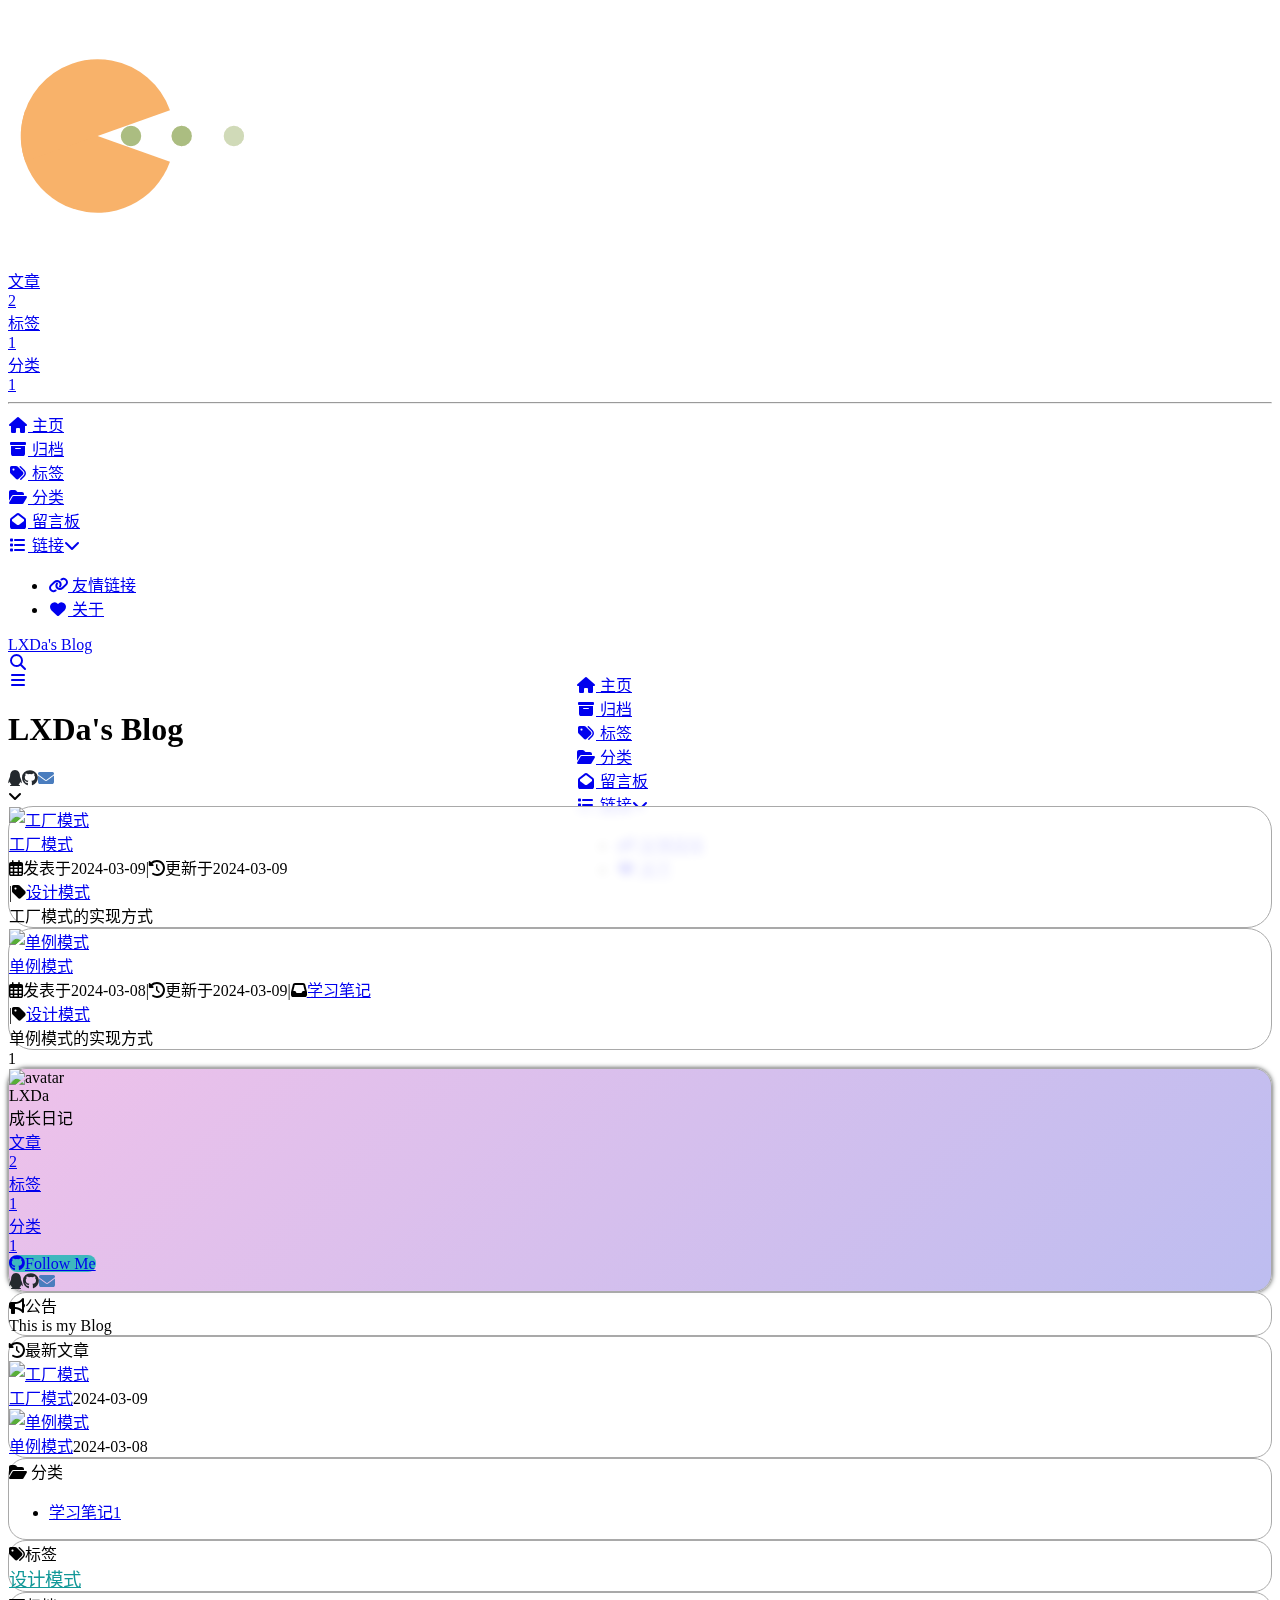
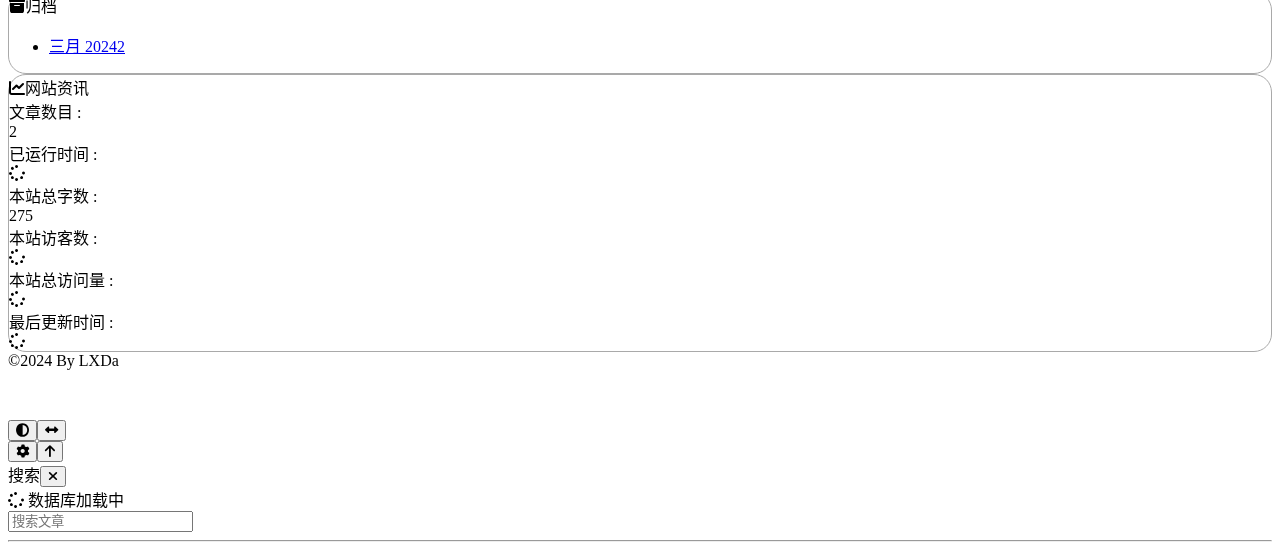
==== commit 17d5e660: "Site updated: 2024-03-10 10:28:43" ====
--- a/index.html
+++ b/index.html
@@ -54,7 +54,7 @@
   isHome: true,
   isHighlightShrink: false,
   isToc: false,
-  postUpdate: '2024-03-10 10:26:45'
+  postUpdate: '2024-03-10 10:28:40'
 }</script><script>(win=>{
       win.saveToLocal = {
         set: (key, value, ttl) => {
@@ -158,14 +158,14 @@
     })(window)</script><link rel="stylesheet" href="/css/custom.css"><!-- hexo injector head_end start --><link rel="stylesheet" href="https://cdn.jsdelivr.net/gh/Zfour/Butterfly-double-row-display@1.00/cardlistpost.min.css"/>
 <style>#recent-posts > .recent-post-item >.recent-post-info > .article-meta-wrap > .tags:before {content:"\A";
   white-space: pre;}#recent-posts > .recent-post-item >.recent-post-info > .article-meta-wrap > .tags > .article-meta__separator{display:none}</style>
-<link rel="stylesheet" href="https://cdn.cbd.int/hexo-butterfly-clock-anzhiyu/lib/clock.min.css" /><link rel="stylesheet" href="https://www.fomal.cc/static/css/runtime.min.css" media="print" onload="this.media='all'"><link rel="stylesheet" href="https://npm.elemecdn.com/hexo-butterfly-swiper/lib/swiper.min.css" media="print" onload="this.media='all'"><link rel="stylesheet" href="https://npm.elemecdn.com/hexo-butterfly-swiper/lib/swiperstyle.css" media="print" onload="this.media='all'"><link rel="stylesheet" href="https://npm.elemecdn.com/hexo-butterfly-tag-plugins-plus@latest/lib/assets/font-awesome-animation.min.css" media="defer" onload="this.media='all'"><link rel="stylesheet" href="https://npm.elemecdn.com/hexo-butterfly-tag-plugins-plus@latest/lib/tag_plugins.css" media="defer" onload="this.media='all'"><script src="https://npm.elemecdn.com/hexo-butterfly-tag-plugins-plus@latest/lib/assets/carousel-touch.js"></script><link rel="stylesheet" href="https://npm.elemecdn.com/hexo-butterfly-wowjs/lib/animate.min.css" media="print" onload="this.media='screen'"><!-- hexo injector head_end end --><meta name="generator" content="Hexo 6.3.0"></head><body><div id="web_bg"></div><div id="sidebar"><div id="menu-mask"></div><div id="sidebar-menus"><div class="avatar-img is-center"><img src="/LXDaa-Blog.github.io/imgs/%E5%A4%B4%E5%83%8F.jpg" onerror="onerror=null;src='/img/friend_404.gif'" alt="avatar"/></div><div class="sidebar-site-data site-data is-center"><a href="/LXDaa-Blog.github.io/archives/"><div class="headline">文章</div><div class="length-num">2</div></a><a href="/LXDaa-Blog.github.io/tags/"><div class="headline">标签</div><div class="length-num">1</div></a><a href="/LXDaa-Blog.github.io/categories/"><div class="headline">分类</div><div class="length-num">1</div></a></div><hr class="custom-hr"/><div class="menus_items"><div class="menus_item"><a class="site-page" href="/LXDaa-Blog.github.io/"><i class="fa-fw fas fa-home"></i><span> 主页</span></a></div><div class="menus_item"><a class="site-page" href="/LXDaa-Blog.github.io/archives/"><i class="fa-fw fas fa-archive"></i><span> 归档</span></a></div><div class="menus_item"><a class="site-page" href="/LXDaa-Blog.github.io/tags/"><i class="fa-fw fas fa-tags"></i><span> 标签</span></a></div><div class="menus_item"><a class="site-page" href="/LXDaa-Blog.github.io/categories/"><i class="fa-fw fas fa-folder-open"></i><span> 分类</span></a></div><div class="menus_item"><a class="site-page" href="/LXDaa-Blog.github.io/comments/"><i class="fa-fw fas fa-envelope-open"></i><span> 留言板</span></a></div><div class="menus_item"><a class="site-page group hide" href="javascript:void(0);"><i class="fa-fw fas fa-list"></i><span> 链接</span><i class="fas fa-chevron-down"></i></a><ul class="menus_item_child"><li><a class="site-page child" href="/LXDaa-Blog.github.io/link/"><i class="fa-fw fas fa-link"></i><span> 友情链接</span></a></li><li><a class="site-page child" href="/LXDaa-Blog.github.io/about/"><i class="fa-fw fas fa-heart"></i><span> 关于</span></a></li></ul></div></div></div></div><div class="page" id="body-wrap"><header class="full_page" id="page-header" style="background-image: url('/LXDaa-Blog.github.io/imgs/homepage.png')"><nav id="nav"><span id="blog-info"><a href="/LXDaa-Blog.github.io/" title="LXDa's  Blog"><span class="site-name">LXDa's  Blog</span></a></span><div id="menus"><div id="search-button"><a class="site-page social-icon search" href="javascript:void(0);"><i class="fas fa-search fa-fw"></i><!--span=' '+_p('search.title')--></a></div><div class="menus_items"><div class="menus_item"><a class="site-page" href="/LXDaa-Blog.github.io/"><i class="fa-fw fas fa-home"></i><span> 主页</span></a></div><div class="menus_item"><a class="site-page" href="/LXDaa-Blog.github.io/archives/"><i class="fa-fw fas fa-archive"></i><span> 归档</span></a></div><div class="menus_item"><a class="site-page" href="/LXDaa-Blog.github.io/tags/"><i class="fa-fw fas fa-tags"></i><span> 标签</span></a></div><div class="menus_item"><a class="site-page" href="/LXDaa-Blog.github.io/categories/"><i class="fa-fw fas fa-folder-open"></i><span> 分类</span></a></div><div class="menus_item"><a class="site-page" href="/LXDaa-Blog.github.io/comments/"><i class="fa-fw fas fa-envelope-open"></i><span> 留言板</span></a></div><div class="menus_item"><a class="site-page group hide" href="javascript:void(0);"><i class="fa-fw fas fa-list"></i><span> 链接</span><i class="fas fa-chevron-down"></i></a><ul class="menus_item_child"><li><a class="site-page child" href="/LXDaa-Blog.github.io/link/"><i class="fa-fw fas fa-link"></i><span> 友情链接</span></a></li><li><a class="site-page child" href="/LXDaa-Blog.github.io/about/"><i class="fa-fw fas fa-heart"></i><span> 关于</span></a></li></ul></div></div><div id="toggle-menu"><a class="site-page" href="javascript:void(0);"><i class="fas fa-bars fa-fw"></i></a></div></div></nav><div id="site-info"><h1 id="site-title">LXDa's  Blog</h1><div id="site-subtitle"><span id="subtitle"></span></div><div id="site_social_icons"><a class="social-icon" href="https://github.com/xxxxx" target="_blank" title="QQ"><i class="fa-brands fa-qq" style="color: #24292e;"></i></a><a class="social-icon" href="https://github.com/xxxxx" target="_blank" title="Github"><i class="fab fa-github" style="color: #24292e;"></i></a><a class="social-icon" href="mailto:xxxxxx@gmail.com" target="_blank" title="Email"><i class="fas fa-envelope" style="color: #4a7dbe;"></i></a></div></div><div id="scroll-down"><i class="fas fa-angle-down scroll-down-effects"></i></div></header><main class="layout" id="content-inner"><div class="recent-posts" id="recent-posts"><div class="recent-post-item"><div class="post_cover left"><a href="/LXDaa-Blog.github.io/2024/03/09/%E5%B7%A5%E5%8E%82%E6%A8%A1%E5%BC%8F/" title="工厂模式"><img class="post-bg" src="/LXDaa-Blog.github.io/imgs/cover/3.jpg" onerror="this.onerror=null;this.src='/LXDaa-Blog.github.io/img/404.jpg'" alt="工厂模式"></a></div><div class="recent-post-info"><a class="article-title" href="/LXDaa-Blog.github.io/2024/03/09/%E5%B7%A5%E5%8E%82%E6%A8%A1%E5%BC%8F/" title="工厂模式">工厂模式</a><div class="article-meta-wrap"><span class="post-meta-date"><i class="far fa-calendar-alt"></i><span class="article-meta-label">发表于</span><time class="post-meta-date-created" datetime="2024-03-09T00:00:00.000Z" title="发表于 2024-03-09 08:00:00">2024-03-09</time><span class="article-meta-separator">|</span><i class="fas fa-history"></i><span class="article-meta-label">更新于</span><time class="post-meta-date-updated" datetime="2024-03-09T10:38:39.227Z" title="更新于 2024-03-09 18:38:39">2024-03-09</time></span><span class="article-meta tags"><span class="article-meta-separator">|</span><i class="fas fa-tag"></i><a class="article-meta__tags" href="/LXDaa-Blog.github.io/tags/%E8%AE%BE%E8%AE%A1%E6%A8%A1%E5%BC%8F/">设计模式</a></span></div><div class="content">工厂模式的实现方式</div></div></div><div class="recent-post-item"><div class="post_cover right"><a href="/LXDaa-Blog.github.io/2024/03/08/%E5%8D%95%E4%BE%8B%E6%A8%A1%E5%BC%8F/" title="单例模式"><img class="post-bg" src="/LXDaa-Blog.github.io/imgs/cover/1.jpg" onerror="this.onerror=null;this.src='/LXDaa-Blog.github.io/img/404.jpg'" alt="单例模式"></a></div><div class="recent-post-info"><a class="article-title" href="/LXDaa-Blog.github.io/2024/03/08/%E5%8D%95%E4%BE%8B%E6%A8%A1%E5%BC%8F/" title="单例模式">单例模式</a><div class="article-meta-wrap"><span class="post-meta-date"><i class="far fa-calendar-alt"></i><span class="article-meta-label">发表于</span><time class="post-meta-date-created" datetime="2024-03-08T00:00:00.000Z" title="发表于 2024-03-08 08:00:00">2024-03-08</time><span class="article-meta-separator">|</span><i class="fas fa-history"></i><span class="article-meta-label">更新于</span><time class="post-meta-date-updated" datetime="2024-03-09T10:39:08.248Z" title="更新于 2024-03-09 18:39:08">2024-03-09</time></span><span class="article-meta"><span class="article-meta-separator">|</span><i class="fas fa-inbox"></i><a class="article-meta__categories" href="/LXDaa-Blog.github.io/categories/%E5%AD%A6%E4%B9%A0%E7%AC%94%E8%AE%B0/">学习笔记</a></span><span class="article-meta tags"><span class="article-meta-separator">|</span><i class="fas fa-tag"></i><a class="article-meta__tags" href="/LXDaa-Blog.github.io/tags/%E8%AE%BE%E8%AE%A1%E6%A8%A1%E5%BC%8F/">设计模式</a></span></div><div class="content">单例模式的实现方式</div></div></div><nav id="pagination"><div class="pagination"><span class="page-number current">1</span></div></nav></div><div class="aside-content" id="aside-content"><div class="card-widget card-info"><div class="is-center"><div class="avatar-img"><img src="/LXDaa-Blog.github.io/imgs/%E5%A4%B4%E5%83%8F.jpg" onerror="this.onerror=null;this.src='/LXDaa-Blog.github.io/img/friend_404.gif'" alt="avatar"/></div><div class="author-info__name">LXDa</div><div class="author-info__description">成长日记</div></div><div class="card-info-data site-data is-center"><a href="/LXDaa-Blog.github.io/archives/"><div class="headline">文章</div><div class="length-num">2</div></a><a href="/LXDaa-Blog.github.io/tags/"><div class="headline">标签</div><div class="length-num">1</div></a><a href="/LXDaa-Blog.github.io/categories/"><div class="headline">分类</div><div class="length-num">1</div></a></div><a id="card-info-btn" target="_blank" rel="noopener" href="https://github.com/xxxxxx"><i class="fab fa-github"></i><span>Follow Me</span></a><div class="card-info-social-icons is-center"><a class="social-icon" href="https://github.com/xxxxx" target="_blank" title="QQ"><i class="fa-brands fa-qq" style="color: #24292e;"></i></a><a class="social-icon" href="https://github.com/xxxxx" target="_blank" title="Github"><i class="fab fa-github" style="color: #24292e;"></i></a><a class="social-icon" href="mailto:xxxxxx@gmail.com" target="_blank" title="Email"><i class="fas fa-envelope" style="color: #4a7dbe;"></i></a></div></div><div class="card-widget card-announcement"><div class="item-headline"><i class="fas fa-bullhorn fa-shake"></i><span>公告</span></div><div class="announcement_content">This is my Blog</div></div><div class="sticky_layout"><div class="card-widget card-recent-post"><div class="item-headline"><i class="fas fa-history"></i><span>最新文章</span></div><div class="aside-list"><div class="aside-list-item"><a class="thumbnail" href="/LXDaa-Blog.github.io/2024/03/09/%E5%B7%A5%E5%8E%82%E6%A8%A1%E5%BC%8F/" title="工厂模式"><img src="/LXDaa-Blog.github.io/imgs/cover/3.jpg" onerror="this.onerror=null;this.src='/LXDaa-Blog.github.io/img/404.jpg'" alt="工厂模式"/></a><div class="content"><a class="title" href="/LXDaa-Blog.github.io/2024/03/09/%E5%B7%A5%E5%8E%82%E6%A8%A1%E5%BC%8F/" title="工厂模式">工厂模式</a><time datetime="2024-03-09T00:00:00.000Z" title="发表于 2024-03-09 08:00:00">2024-03-09</time></div></div><div class="aside-list-item"><a class="thumbnail" href="/LXDaa-Blog.github.io/2024/03/08/%E5%8D%95%E4%BE%8B%E6%A8%A1%E5%BC%8F/" title="单例模式"><img src="/LXDaa-Blog.github.io/imgs/cover/1.jpg" onerror="this.onerror=null;this.src='/LXDaa-Blog.github.io/img/404.jpg'" alt="单例模式"/></a><div class="content"><a class="title" href="/LXDaa-Blog.github.io/2024/03/08/%E5%8D%95%E4%BE%8B%E6%A8%A1%E5%BC%8F/" title="单例模式">单例模式</a><time datetime="2024-03-08T00:00:00.000Z" title="发表于 2024-03-08 08:00:00">2024-03-08</time></div></div></div></div><div class="card-widget card-categories"><div class="item-headline">
+<link rel="stylesheet" href="https://cdn.cbd.int/hexo-butterfly-clock-anzhiyu/lib/clock.min.css" /><link rel="stylesheet" href="https://www.fomal.cc/static/css/runtime.min.css" media="print" onload="this.media='all'"><link rel="stylesheet" href="https://npm.elemecdn.com/hexo-butterfly-swiper/lib/swiper.min.css" media="print" onload="this.media='all'"><link rel="stylesheet" href="https://npm.elemecdn.com/hexo-butterfly-swiper/lib/swiperstyle.css" media="print" onload="this.media='all'"><link rel="stylesheet" href="https://npm.elemecdn.com/hexo-butterfly-wowjs/lib/animate.min.css" media="print" onload="this.media='screen'"><link rel="stylesheet" href="https://npm.elemecdn.com/hexo-butterfly-tag-plugins-plus@latest/lib/assets/font-awesome-animation.min.css" media="defer" onload="this.media='all'"><link rel="stylesheet" href="https://npm.elemecdn.com/hexo-butterfly-tag-plugins-plus@latest/lib/tag_plugins.css" media="defer" onload="this.media='all'"><script src="https://npm.elemecdn.com/hexo-butterfly-tag-plugins-plus@latest/lib/assets/carousel-touch.js"></script><!-- hexo injector head_end end --><meta name="generator" content="Hexo 6.3.0"></head><body><div id="web_bg"></div><div id="sidebar"><div id="menu-mask"></div><div id="sidebar-menus"><div class="avatar-img is-center"><img src="/LXDaa-Blog.github.io/imgs/%E5%A4%B4%E5%83%8F.jpg" onerror="onerror=null;src='/img/friend_404.gif'" alt="avatar"/></div><div class="sidebar-site-data site-data is-center"><a href="/LXDaa-Blog.github.io/archives/"><div class="headline">文章</div><div class="length-num">2</div></a><a href="/LXDaa-Blog.github.io/tags/"><div class="headline">标签</div><div class="length-num">1</div></a><a href="/LXDaa-Blog.github.io/categories/"><div class="headline">分类</div><div class="length-num">1</div></a></div><hr class="custom-hr"/><div class="menus_items"><div class="menus_item"><a class="site-page" href="/LXDaa-Blog.github.io/"><i class="fa-fw fas fa-home"></i><span> 主页</span></a></div><div class="menus_item"><a class="site-page" href="/LXDaa-Blog.github.io/archives/"><i class="fa-fw fas fa-archive"></i><span> 归档</span></a></div><div class="menus_item"><a class="site-page" href="/LXDaa-Blog.github.io/tags/"><i class="fa-fw fas fa-tags"></i><span> 标签</span></a></div><div class="menus_item"><a class="site-page" href="/LXDaa-Blog.github.io/categories/"><i class="fa-fw fas fa-folder-open"></i><span> 分类</span></a></div><div class="menus_item"><a class="site-page" href="/LXDaa-Blog.github.io/comments/"><i class="fa-fw fas fa-envelope-open"></i><span> 留言板</span></a></div><div class="menus_item"><a class="site-page group hide" href="javascript:void(0);"><i class="fa-fw fas fa-list"></i><span> 链接</span><i class="fas fa-chevron-down"></i></a><ul class="menus_item_child"><li><a class="site-page child" href="/LXDaa-Blog.github.io/link/"><i class="fa-fw fas fa-link"></i><span> 友情链接</span></a></li><li><a class="site-page child" href="/LXDaa-Blog.github.io/about/"><i class="fa-fw fas fa-heart"></i><span> 关于</span></a></li></ul></div></div></div></div><div class="page" id="body-wrap"><header class="full_page" id="page-header" style="background-image: url('/LXDaa-Blog.github.io/imgs/homepage.png')"><nav id="nav"><span id="blog-info"><a href="/LXDaa-Blog.github.io/" title="LXDa's  Blog"><span class="site-name">LXDa's  Blog</span></a></span><div id="menus"><div id="search-button"><a class="site-page social-icon search" href="javascript:void(0);"><i class="fas fa-search fa-fw"></i><!--span=' '+_p('search.title')--></a></div><div class="menus_items"><div class="menus_item"><a class="site-page" href="/LXDaa-Blog.github.io/"><i class="fa-fw fas fa-home"></i><span> 主页</span></a></div><div class="menus_item"><a class="site-page" href="/LXDaa-Blog.github.io/archives/"><i class="fa-fw fas fa-archive"></i><span> 归档</span></a></div><div class="menus_item"><a class="site-page" href="/LXDaa-Blog.github.io/tags/"><i class="fa-fw fas fa-tags"></i><span> 标签</span></a></div><div class="menus_item"><a class="site-page" href="/LXDaa-Blog.github.io/categories/"><i class="fa-fw fas fa-folder-open"></i><span> 分类</span></a></div><div class="menus_item"><a class="site-page" href="/LXDaa-Blog.github.io/comments/"><i class="fa-fw fas fa-envelope-open"></i><span> 留言板</span></a></div><div class="menus_item"><a class="site-page group hide" href="javascript:void(0);"><i class="fa-fw fas fa-list"></i><span> 链接</span><i class="fas fa-chevron-down"></i></a><ul class="menus_item_child"><li><a class="site-page child" href="/LXDaa-Blog.github.io/link/"><i class="fa-fw fas fa-link"></i><span> 友情链接</span></a></li><li><a class="site-page child" href="/LXDaa-Blog.github.io/about/"><i class="fa-fw fas fa-heart"></i><span> 关于</span></a></li></ul></div></div><div id="toggle-menu"><a class="site-page" href="javascript:void(0);"><i class="fas fa-bars fa-fw"></i></a></div></div></nav><div id="site-info"><h1 id="site-title">LXDa's  Blog</h1><div id="site-subtitle"><span id="subtitle"></span></div><div id="site_social_icons"><a class="social-icon" href="https://github.com/xxxxx" target="_blank" title="QQ"><i class="fa-brands fa-qq" style="color: #24292e;"></i></a><a class="social-icon" href="https://github.com/xxxxx" target="_blank" title="Github"><i class="fab fa-github" style="color: #24292e;"></i></a><a class="social-icon" href="mailto:xxxxxx@gmail.com" target="_blank" title="Email"><i class="fas fa-envelope" style="color: #4a7dbe;"></i></a></div></div><div id="scroll-down"><i class="fas fa-angle-down scroll-down-effects"></i></div></header><main class="layout" id="content-inner"><div class="recent-posts" id="recent-posts"><div class="recent-post-item"><div class="post_cover left"><a href="/LXDaa-Blog.github.io/2024/03/09/%E5%B7%A5%E5%8E%82%E6%A8%A1%E5%BC%8F/" title="工厂模式"><img class="post-bg" src="/LXDaa-Blog.github.io/imgs/cover/3.jpg" onerror="this.onerror=null;this.src='/LXDaa-Blog.github.io/img/404.jpg'" alt="工厂模式"></a></div><div class="recent-post-info"><a class="article-title" href="/LXDaa-Blog.github.io/2024/03/09/%E5%B7%A5%E5%8E%82%E6%A8%A1%E5%BC%8F/" title="工厂模式">工厂模式</a><div class="article-meta-wrap"><span class="post-meta-date"><i class="far fa-calendar-alt"></i><span class="article-meta-label">发表于</span><time class="post-meta-date-created" datetime="2024-03-09T00:00:00.000Z" title="发表于 2024-03-09 08:00:00">2024-03-09</time><span class="article-meta-separator">|</span><i class="fas fa-history"></i><span class="article-meta-label">更新于</span><time class="post-meta-date-updated" datetime="2024-03-09T10:38:39.227Z" title="更新于 2024-03-09 18:38:39">2024-03-09</time></span><span class="article-meta tags"><span class="article-meta-separator">|</span><i class="fas fa-tag"></i><a class="article-meta__tags" href="/LXDaa-Blog.github.io/tags/%E8%AE%BE%E8%AE%A1%E6%A8%A1%E5%BC%8F/">设计模式</a></span></div><div class="content">工厂模式的实现方式</div></div></div><div class="recent-post-item"><div class="post_cover right"><a href="/LXDaa-Blog.github.io/2024/03/08/%E5%8D%95%E4%BE%8B%E6%A8%A1%E5%BC%8F/" title="单例模式"><img class="post-bg" src="/LXDaa-Blog.github.io/imgs/cover/1.jpg" onerror="this.onerror=null;this.src='/LXDaa-Blog.github.io/img/404.jpg'" alt="单例模式"></a></div><div class="recent-post-info"><a class="article-title" href="/LXDaa-Blog.github.io/2024/03/08/%E5%8D%95%E4%BE%8B%E6%A8%A1%E5%BC%8F/" title="单例模式">单例模式</a><div class="article-meta-wrap"><span class="post-meta-date"><i class="far fa-calendar-alt"></i><span class="article-meta-label">发表于</span><time class="post-meta-date-created" datetime="2024-03-08T00:00:00.000Z" title="发表于 2024-03-08 08:00:00">2024-03-08</time><span class="article-meta-separator">|</span><i class="fas fa-history"></i><span class="article-meta-label">更新于</span><time class="post-meta-date-updated" datetime="2024-03-09T10:39:08.248Z" title="更新于 2024-03-09 18:39:08">2024-03-09</time></span><span class="article-meta"><span class="article-meta-separator">|</span><i class="fas fa-inbox"></i><a class="article-meta__categories" href="/LXDaa-Blog.github.io/categories/%E5%AD%A6%E4%B9%A0%E7%AC%94%E8%AE%B0/">学习笔记</a></span><span class="article-meta tags"><span class="article-meta-separator">|</span><i class="fas fa-tag"></i><a class="article-meta__tags" href="/LXDaa-Blog.github.io/tags/%E8%AE%BE%E8%AE%A1%E6%A8%A1%E5%BC%8F/">设计模式</a></span></div><div class="content">单例模式的实现方式</div></div></div><nav id="pagination"><div class="pagination"><span class="page-number current">1</span></div></nav></div><div class="aside-content" id="aside-content"><div class="card-widget card-info"><div class="is-center"><div class="avatar-img"><img src="/LXDaa-Blog.github.io/imgs/%E5%A4%B4%E5%83%8F.jpg" onerror="this.onerror=null;this.src='/LXDaa-Blog.github.io/img/friend_404.gif'" alt="avatar"/></div><div class="author-info__name">LXDa</div><div class="author-info__description">成长日记</div></div><div class="card-info-data site-data is-center"><a href="/LXDaa-Blog.github.io/archives/"><div class="headline">文章</div><div class="length-num">2</div></a><a href="/LXDaa-Blog.github.io/tags/"><div class="headline">标签</div><div class="length-num">1</div></a><a href="/LXDaa-Blog.github.io/categories/"><div class="headline">分类</div><div class="length-num">1</div></a></div><a id="card-info-btn" target="_blank" rel="noopener" href="https://github.com/xxxxxx"><i class="fab fa-github"></i><span>Follow Me</span></a><div class="card-info-social-icons is-center"><a class="social-icon" href="https://github.com/xxxxx" target="_blank" title="QQ"><i class="fa-brands fa-qq" style="color: #24292e;"></i></a><a class="social-icon" href="https://github.com/xxxxx" target="_blank" title="Github"><i class="fab fa-github" style="color: #24292e;"></i></a><a class="social-icon" href="mailto:xxxxxx@gmail.com" target="_blank" title="Email"><i class="fas fa-envelope" style="color: #4a7dbe;"></i></a></div></div><div class="card-widget card-announcement"><div class="item-headline"><i class="fas fa-bullhorn fa-shake"></i><span>公告</span></div><div class="announcement_content">This is my Blog</div></div><div class="sticky_layout"><div class="card-widget card-recent-post"><div class="item-headline"><i class="fas fa-history"></i><span>最新文章</span></div><div class="aside-list"><div class="aside-list-item"><a class="thumbnail" href="/LXDaa-Blog.github.io/2024/03/09/%E5%B7%A5%E5%8E%82%E6%A8%A1%E5%BC%8F/" title="工厂模式"><img src="/LXDaa-Blog.github.io/imgs/cover/3.jpg" onerror="this.onerror=null;this.src='/LXDaa-Blog.github.io/img/404.jpg'" alt="工厂模式"/></a><div class="content"><a class="title" href="/LXDaa-Blog.github.io/2024/03/09/%E5%B7%A5%E5%8E%82%E6%A8%A1%E5%BC%8F/" title="工厂模式">工厂模式</a><time datetime="2024-03-09T00:00:00.000Z" title="发表于 2024-03-09 08:00:00">2024-03-09</time></div></div><div class="aside-list-item"><a class="thumbnail" href="/LXDaa-Blog.github.io/2024/03/08/%E5%8D%95%E4%BE%8B%E6%A8%A1%E5%BC%8F/" title="单例模式"><img src="/LXDaa-Blog.github.io/imgs/cover/1.jpg" onerror="this.onerror=null;this.src='/LXDaa-Blog.github.io/img/404.jpg'" alt="单例模式"/></a><div class="content"><a class="title" href="/LXDaa-Blog.github.io/2024/03/08/%E5%8D%95%E4%BE%8B%E6%A8%A1%E5%BC%8F/" title="单例模式">单例模式</a><time datetime="2024-03-08T00:00:00.000Z" title="发表于 2024-03-08 08:00:00">2024-03-08</time></div></div></div></div><div class="card-widget card-categories"><div class="item-headline">
             <i class="fas fa-folder-open"></i>
             <span>分类</span>
             
             </div>
             <ul class="card-category-list" id="aside-cat-list">
             <li class="card-category-list-item "><a class="card-category-list-link" href="/LXDaa-Blog.github.io/categories/%E5%AD%A6%E4%B9%A0%E7%AC%94%E8%AE%B0/"><span class="card-category-list-name">学习笔记</span><span class="card-category-list-count">1</span></a></li>
-            </ul></div><div class="card-widget card-tags"><div class="item-headline"><i class="fas fa-tags"></i><span>标签</span></div><div class="card-tag-cloud"><a href="/LXDaa-Blog.github.io/tags/%E8%AE%BE%E8%AE%A1%E6%A8%A1%E5%BC%8F/" style="font-size: 1.15em; color: rgb(19, 128, 9)">设计模式</a></div></div><div class="card-widget card-archives"><div class="item-headline"><i class="fas fa-archive"></i><span>归档</span></div><ul class="card-archive-list"><li class="card-archive-list-item"><a class="card-archive-list-link" href="/LXDaa-Blog.github.io/archives/2024/03/"><span class="card-archive-list-date">三月 2024</span><span class="card-archive-list-count">2</span></a></li></ul></div><div class="card-widget card-webinfo"><div class="item-headline"><i class="fas fa-chart-line"></i><span>网站资讯</span></div><div class="webinfo"><div class="webinfo-item"><div class="item-name">文章数目 :</div><div class="item-count">2</div></div><div class="webinfo-item"><div class="item-name">已运行时间 :</div><div class="item-count" id="runtimeshow" data-publishDate="2024-03-07T16:00:00.000Z"><i class="fa-solid fa-spinner fa-spin"></i></div></div><div class="webinfo-item"><div class="item-name">本站总字数 :</div><div class="item-count">275</div></div><div class="webinfo-item"><div class="item-name">本站访客数 :</div><div class="item-count" id="busuanzi_value_site_uv"><i class="fa-solid fa-spinner fa-spin"></i></div></div><div class="webinfo-item"><div class="item-name">本站总访问量 :</div><div class="item-count" id="busuanzi_value_site_pv"><i class="fa-solid fa-spinner fa-spin"></i></div></div><div class="webinfo-item"><div class="item-name">最后更新时间 :</div><div class="item-count" id="last-push-date" data-lastPushDate="2024-03-10T02:26:45.322Z"><i class="fa-solid fa-spinner fa-spin"></i></div></div></div></div></div></div></main><footer id="footer"><div id="footer-wrap"><div class="copyright">&copy;2024 By LXDa</div></div></footer></div><div id="rightside"><div id="rightside-config-hide"><button id="darkmode" type="button" title="浅色和深色模式转换"><i class="fas fa-adjust"></i></button><button id="hide-aside-btn" type="button" title="单栏和双栏切换"><i class="fas fa-arrows-alt-h"></i></button></div><div id="rightside-config-show"><button id="rightside-config" type="button" title="设置"><i class="fas fa-cog fa-spin"></i></button><button id="go-up" type="button" title="回到顶部"><span class="scroll-percent"></span><i class="fas fa-arrow-up"></i></button></div></div><div><script src="/LXDaa-Blog.github.io/js/utils.js?v=4.13.0"></script><script src="/LXDaa-Blog.github.io/js/main.js?v=4.13.0"></script><script src="https://cdn.jsdelivr.net/npm/@fancyapps/ui@5.0.33/dist/fancybox/fancybox.umd.min.js"></script><script src="https://cdn.jsdelivr.net/npm/instant.page@5.2.0/instantpage.min.js" type="module"></script><script>function panguFn () {
+            </ul></div><div class="card-widget card-tags"><div class="item-headline"><i class="fas fa-tags"></i><span>标签</span></div><div class="card-tag-cloud"><a href="/LXDaa-Blog.github.io/tags/%E8%AE%BE%E8%AE%A1%E6%A8%A1%E5%BC%8F/" style="font-size: 1.15em; color: rgb(18, 152, 152)">设计模式</a></div></div><div class="card-widget card-archives"><div class="item-headline"><i class="fas fa-archive"></i><span>归档</span></div><ul class="card-archive-list"><li class="card-archive-list-item"><a class="card-archive-list-link" href="/LXDaa-Blog.github.io/archives/2024/03/"><span class="card-archive-list-date">三月 2024</span><span class="card-archive-list-count">2</span></a></li></ul></div><div class="card-widget card-webinfo"><div class="item-headline"><i class="fas fa-chart-line"></i><span>网站资讯</span></div><div class="webinfo"><div class="webinfo-item"><div class="item-name">文章数目 :</div><div class="item-count">2</div></div><div class="webinfo-item"><div class="item-name">已运行时间 :</div><div class="item-count" id="runtimeshow" data-publishDate="2024-03-07T16:00:00.000Z"><i class="fa-solid fa-spinner fa-spin"></i></div></div><div class="webinfo-item"><div class="item-name">本站总字数 :</div><div class="item-count">275</div></div><div class="webinfo-item"><div class="item-name">本站访客数 :</div><div class="item-count" id="busuanzi_value_site_uv"><i class="fa-solid fa-spinner fa-spin"></i></div></div><div class="webinfo-item"><div class="item-name">本站总访问量 :</div><div class="item-count" id="busuanzi_value_site_pv"><i class="fa-solid fa-spinner fa-spin"></i></div></div><div class="webinfo-item"><div class="item-name">最后更新时间 :</div><div class="item-count" id="last-push-date" data-lastPushDate="2024-03-10T02:28:40.335Z"><i class="fa-solid fa-spinner fa-spin"></i></div></div></div></div></div></div></main><footer id="footer"><div id="footer-wrap"><div class="copyright">&copy;2024 By LXDa</div></div></footer></div><div id="rightside"><div id="rightside-config-hide"><button id="darkmode" type="button" title="浅色和深色模式转换"><i class="fas fa-adjust"></i></button><button id="hide-aside-btn" type="button" title="单栏和双栏切换"><i class="fas fa-arrows-alt-h"></i></button></div><div id="rightside-config-show"><button id="rightside-config" type="button" title="设置"><i class="fas fa-cog fa-spin"></i></button><button id="go-up" type="button" title="回到顶部"><span class="scroll-percent"></span><i class="fas fa-arrow-up"></i></button></div></div><div><script src="/LXDaa-Blog.github.io/js/utils.js?v=4.13.0"></script><script src="/LXDaa-Blog.github.io/js/main.js?v=4.13.0"></script><script src="https://cdn.jsdelivr.net/npm/@fancyapps/ui@5.0.33/dist/fancybox/fancybox.umd.min.js"></script><script src="https://cdn.jsdelivr.net/npm/instant.page@5.2.0/instantpage.min.js" type="module"></script><script>function panguFn () {
   if (typeof pangu === 'object') pangu.autoSpacingPage()
   else {
     getScript('https://cdn.jsdelivr.net/npm/pangu@4.0.7/dist/browser/pangu.min.js')
@@ -371,7 +371,7 @@
   else if (epage === cpage){
     butterfly_swiper_injector_config();
   }
-  </script><script defer src="https://npm.elemecdn.com/hexo-butterfly-swiper/lib/swiper.min.js"></script><script defer data-pjax src="https://npm.elemecdn.com/hexo-butterfly-swiper/lib/swiper_init.js"></script><script async src="//at.alicdn.com/t/font_2032782_8d5kxvn09md.js"></script><div class="js-pjax"><script async="async">var arr = document.getElementsByClassName('recent-post-item');
+  </script><script defer src="https://npm.elemecdn.com/hexo-butterfly-swiper/lib/swiper.min.js"></script><script defer data-pjax src="https://npm.elemecdn.com/hexo-butterfly-swiper/lib/swiper_init.js"></script><div class="js-pjax"><script async="async">var arr = document.getElementsByClassName('recent-post-item');
 for(var i = 0;i<arr.length;i++){
     arr[i].classList.add('wow');
     arr[i].classList.add('animate__zoomIn');
@@ -387,4 +387,4 @@
     arr[i].setAttribute('data-wow-delay', '');
     arr[i].setAttribute('data-wow-offset', '');
     arr[i].setAttribute('data-wow-iteration', '');
-  }</script></div><script defer src="https://npm.elemecdn.com/hexo-butterfly-wowjs/lib/wow.min.js"></script><script defer src="https://npm.elemecdn.com/hexo-butterfly-wowjs/lib/wow_init.js"></script><!-- hexo injector body_end end --></body></html>+  }</script></div><script defer src="https://npm.elemecdn.com/hexo-butterfly-wowjs/lib/wow.min.js"></script><script defer src="https://npm.elemecdn.com/hexo-butterfly-wowjs/lib/wow_init.js"></script><script async src="//at.alicdn.com/t/font_2032782_8d5kxvn09md.js"></script><!-- hexo injector body_end end --></body></html>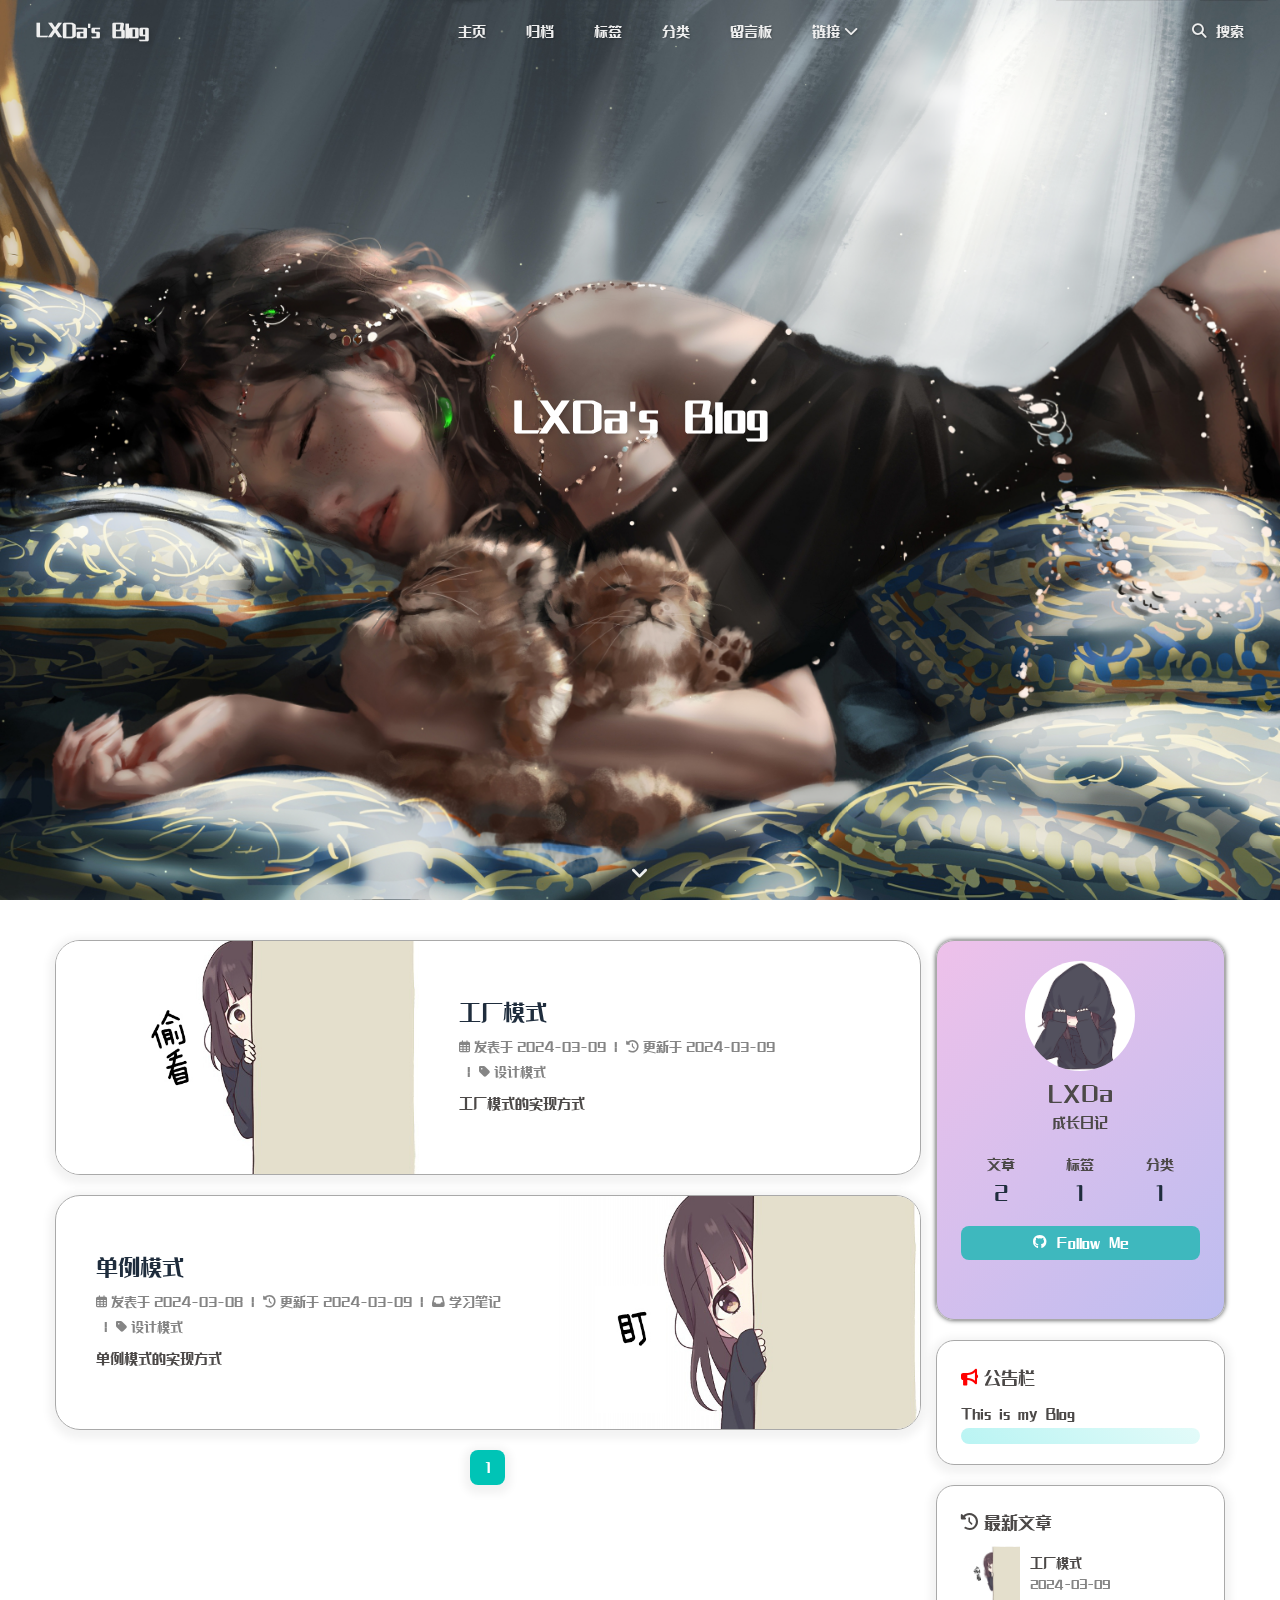
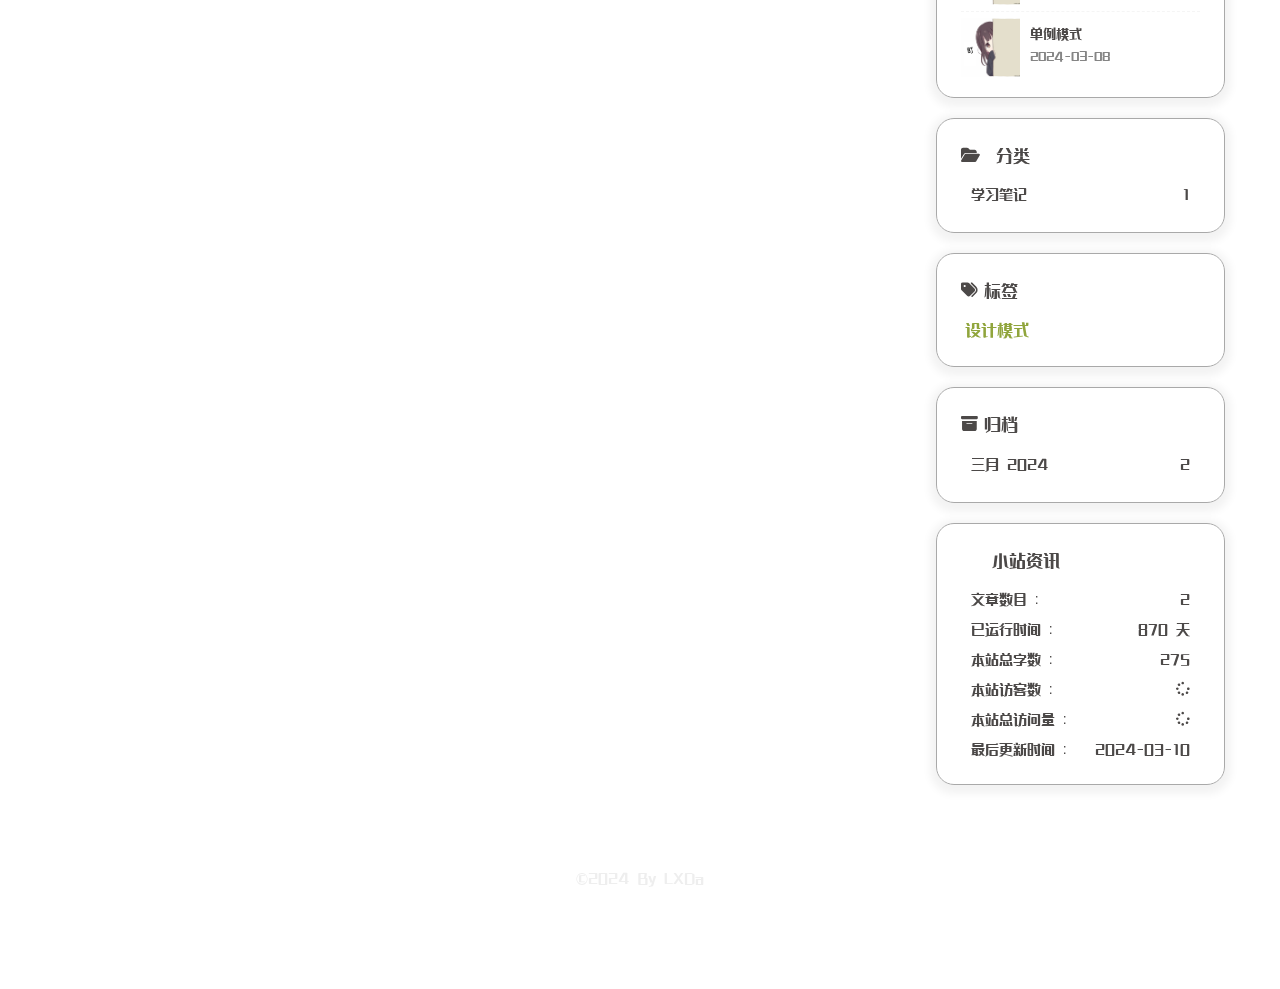
==== commit 97df971d: "Site updated: 2024-03-10 19:54:18" ====
--- a/index.html
+++ b/index.html
@@ -1,18 +1,18 @@
 <!DOCTYPE html><html lang="zh-CN" data-theme="light"><head><meta charset="UTF-8"><meta http-equiv="X-UA-Compatible" content="IE=edge"><meta name="viewport" content="width=device-width, initial-scale=1.0,viewport-fit=cover"><title>LXDa's  Blog</title><meta name="author" content="LXDa"><meta name="copyright" content="LXDa"><meta name="format-detection" content="telephone=no"><meta name="theme-color" content="#ffffff"><meta name="description" content="成长日记">
 <meta property="og:type" content="website">
 <meta property="og:title" content="LXDa&#39;s  Blog">
-<meta property="og:url" content="https://lxdaa-blog.github.io/LXDaa-Blog.github.io/index.html">
+<meta property="og:url" content="http://localhost:4000/index.html">
 <meta property="og:site_name" content="LXDa&#39;s  Blog">
 <meta property="og:description" content="成长日记">
 <meta property="og:locale" content="zh_CN">
-<meta property="og:image" content="https://lxdaa-blog.github.io/LXDaa-Blog.github.io/imgs/%E5%A4%B4%E5%83%8F.jpg">
+<meta property="og:image" content="http://localhost:4000/imgs/%E5%A4%B4%E5%83%8F.jpg">
 <meta property="article:author" content="LXDa">
 <meta property="article:tag" content="博客">
 <meta name="twitter:card" content="summary">
-<meta name="twitter:image" content="https://lxdaa-blog.github.io/LXDaa-Blog.github.io/imgs/%E5%A4%B4%E5%83%8F.jpg"><link rel="shortcut icon" href="/LXDaa-Blog.github.io/img/favicon.png"><link rel="canonical" href="https://lxdaa-blog.github.io/LXDaa-Blog.github.io/index.html"><link rel="preconnect" href="//cdn.jsdelivr.net"/><link rel="preconnect" href="//fonts.googleapis.com" crossorigin=""/><link rel="preconnect" href="//busuanzi.ibruce.info"/><meta/><link rel="stylesheet" href="/LXDaa-Blog.github.io/css/index.css?v=4.13.0"><link rel="stylesheet" href="https://cdn.jsdelivr.net/npm/@fortawesome/fontawesome-free@6.5.1/css/all.min.css"><link rel="stylesheet" href="https://cdn.jsdelivr.net/npm/@fancyapps/ui@5.0.33/dist/fancybox/fancybox.min.css" media="print" onload="this.media='all'"><link rel="stylesheet" href="https://fonts.googleapis.com/css?family=Titillium+Web&amp;display=swap" media="print" onload="this.media='all'"><script>const GLOBAL_CONFIG = {
-  root: '/LXDaa-Blog.github.io/',
+<meta name="twitter:image" content="http://localhost:4000/imgs/%E5%A4%B4%E5%83%8F.jpg"><link rel="shortcut icon" href="/img/favicon.png"><link rel="canonical" href="http://localhost:4000/index.html"><link rel="preconnect" href="//cdn.jsdelivr.net"/><link rel="preconnect" href="//fonts.googleapis.com" crossorigin=""/><link rel="preconnect" href="//busuanzi.ibruce.info"/><meta/><link rel="stylesheet" href="/css/index.css?v=4.13.0"><link rel="stylesheet" href="https://cdn.jsdelivr.net/npm/@fortawesome/fontawesome-free@6.5.1/css/all.min.css"><link rel="stylesheet" href="https://cdn.jsdelivr.net/npm/@fancyapps/ui@5.0.33/dist/fancybox/fancybox.min.css" media="print" onload="this.media='all'"><link rel="stylesheet" href="https://fonts.googleapis.com/css?family=Titillium+Web&amp;display=swap" media="print" onload="this.media='all'"><script>const GLOBAL_CONFIG = {
+  root: '/',
   algolia: undefined,
-  localSearch: {"path":"/LXDaa-Blog.github.io/search.xml","preload":true,"top_n_per_article":1,"unescape":false,"languages":{"hits_empty":"找不到您查询的内容：${query}","hits_stats":"共找到 ${hits} 篇文章"}},
+  localSearch: {"path":"/search.xml","preload":true,"top_n_per_article":1,"unescape":false,"languages":{"hits_empty":"找不到您查询的内容：${query}","hits_stats":"共找到 ${hits} 篇文章"}},
   translate: undefined,
   noticeOutdate: undefined,
   highlight: {"plugin":"highlight.js","highlightCopy":true,"highlightLang":true,"highlightHeightLimit":200},
@@ -54,7 +54,7 @@
   isHome: true,
   isHighlightShrink: false,
   isToc: false,
-  postUpdate: '2024-03-10 10:28:40'
+  postUpdate: '2024-03-10 19:54:15'
 }</script><script>(win=>{
       win.saveToLocal = {
         set: (key, value, ttl) => {
@@ -155,17 +155,17 @@
         }
       }
       detectApple()
-    })(window)</script><link rel="stylesheet" href="/css/custom.css"><!-- hexo injector head_end start --><link rel="stylesheet" href="https://cdn.jsdelivr.net/gh/Zfour/Butterfly-double-row-display@1.00/cardlistpost.min.css"/>
+    })(window)</script><link rel="stylesheet" href="/css/custom.css"><link rel="stylesheet" href="https://cdn1.tianli0.top/npm/element-ui@2.15.6/packages/theme-chalk/lib/index.css"><!-- hexo injector head_end start --><link rel="stylesheet" href="https://cdn.jsdelivr.net/gh/Zfour/Butterfly-double-row-display@1.00/cardlistpost.min.css"/>
 <style>#recent-posts > .recent-post-item >.recent-post-info > .article-meta-wrap > .tags:before {content:"\A";
   white-space: pre;}#recent-posts > .recent-post-item >.recent-post-info > .article-meta-wrap > .tags > .article-meta__separator{display:none}</style>
-<link rel="stylesheet" href="https://cdn.cbd.int/hexo-butterfly-clock-anzhiyu/lib/clock.min.css" /><link rel="stylesheet" href="https://www.fomal.cc/static/css/runtime.min.css" media="print" onload="this.media='all'"><link rel="stylesheet" href="https://npm.elemecdn.com/hexo-butterfly-swiper/lib/swiper.min.css" media="print" onload="this.media='all'"><link rel="stylesheet" href="https://npm.elemecdn.com/hexo-butterfly-swiper/lib/swiperstyle.css" media="print" onload="this.media='all'"><link rel="stylesheet" href="https://npm.elemecdn.com/hexo-butterfly-wowjs/lib/animate.min.css" media="print" onload="this.media='screen'"><link rel="stylesheet" href="https://npm.elemecdn.com/hexo-butterfly-tag-plugins-plus@latest/lib/assets/font-awesome-animation.min.css" media="defer" onload="this.media='all'"><link rel="stylesheet" href="https://npm.elemecdn.com/hexo-butterfly-tag-plugins-plus@latest/lib/tag_plugins.css" media="defer" onload="this.media='all'"><script src="https://npm.elemecdn.com/hexo-butterfly-tag-plugins-plus@latest/lib/assets/carousel-touch.js"></script><!-- hexo injector head_end end --><meta name="generator" content="Hexo 6.3.0"></head><body><div id="web_bg"></div><div id="sidebar"><div id="menu-mask"></div><div id="sidebar-menus"><div class="avatar-img is-center"><img src="/LXDaa-Blog.github.io/imgs/%E5%A4%B4%E5%83%8F.jpg" onerror="onerror=null;src='/img/friend_404.gif'" alt="avatar"/></div><div class="sidebar-site-data site-data is-center"><a href="/LXDaa-Blog.github.io/archives/"><div class="headline">文章</div><div class="length-num">2</div></a><a href="/LXDaa-Blog.github.io/tags/"><div class="headline">标签</div><div class="length-num">1</div></a><a href="/LXDaa-Blog.github.io/categories/"><div class="headline">分类</div><div class="length-num">1</div></a></div><hr class="custom-hr"/><div class="menus_items"><div class="menus_item"><a class="site-page" href="/LXDaa-Blog.github.io/"><i class="fa-fw fas fa-home"></i><span> 主页</span></a></div><div class="menus_item"><a class="site-page" href="/LXDaa-Blog.github.io/archives/"><i class="fa-fw fas fa-archive"></i><span> 归档</span></a></div><div class="menus_item"><a class="site-page" href="/LXDaa-Blog.github.io/tags/"><i class="fa-fw fas fa-tags"></i><span> 标签</span></a></div><div class="menus_item"><a class="site-page" href="/LXDaa-Blog.github.io/categories/"><i class="fa-fw fas fa-folder-open"></i><span> 分类</span></a></div><div class="menus_item"><a class="site-page" href="/LXDaa-Blog.github.io/comments/"><i class="fa-fw fas fa-envelope-open"></i><span> 留言板</span></a></div><div class="menus_item"><a class="site-page group hide" href="javascript:void(0);"><i class="fa-fw fas fa-list"></i><span> 链接</span><i class="fas fa-chevron-down"></i></a><ul class="menus_item_child"><li><a class="site-page child" href="/LXDaa-Blog.github.io/link/"><i class="fa-fw fas fa-link"></i><span> 友情链接</span></a></li><li><a class="site-page child" href="/LXDaa-Blog.github.io/about/"><i class="fa-fw fas fa-heart"></i><span> 关于</span></a></li></ul></div></div></div></div><div class="page" id="body-wrap"><header class="full_page" id="page-header" style="background-image: url('/LXDaa-Blog.github.io/imgs/homepage.png')"><nav id="nav"><span id="blog-info"><a href="/LXDaa-Blog.github.io/" title="LXDa's  Blog"><span class="site-name">LXDa's  Blog</span></a></span><div id="menus"><div id="search-button"><a class="site-page social-icon search" href="javascript:void(0);"><i class="fas fa-search fa-fw"></i><!--span=' '+_p('search.title')--></a></div><div class="menus_items"><div class="menus_item"><a class="site-page" href="/LXDaa-Blog.github.io/"><i class="fa-fw fas fa-home"></i><span> 主页</span></a></div><div class="menus_item"><a class="site-page" href="/LXDaa-Blog.github.io/archives/"><i class="fa-fw fas fa-archive"></i><span> 归档</span></a></div><div class="menus_item"><a class="site-page" href="/LXDaa-Blog.github.io/tags/"><i class="fa-fw fas fa-tags"></i><span> 标签</span></a></div><div class="menus_item"><a class="site-page" href="/LXDaa-Blog.github.io/categories/"><i class="fa-fw fas fa-folder-open"></i><span> 分类</span></a></div><div class="menus_item"><a class="site-page" href="/LXDaa-Blog.github.io/comments/"><i class="fa-fw fas fa-envelope-open"></i><span> 留言板</span></a></div><div class="menus_item"><a class="site-page group hide" href="javascript:void(0);"><i class="fa-fw fas fa-list"></i><span> 链接</span><i class="fas fa-chevron-down"></i></a><ul class="menus_item_child"><li><a class="site-page child" href="/LXDaa-Blog.github.io/link/"><i class="fa-fw fas fa-link"></i><span> 友情链接</span></a></li><li><a class="site-page child" href="/LXDaa-Blog.github.io/about/"><i class="fa-fw fas fa-heart"></i><span> 关于</span></a></li></ul></div></div><div id="toggle-menu"><a class="site-page" href="javascript:void(0);"><i class="fas fa-bars fa-fw"></i></a></div></div></nav><div id="site-info"><h1 id="site-title">LXDa's  Blog</h1><div id="site-subtitle"><span id="subtitle"></span></div><div id="site_social_icons"><a class="social-icon" href="https://github.com/xxxxx" target="_blank" title="QQ"><i class="fa-brands fa-qq" style="color: #24292e;"></i></a><a class="social-icon" href="https://github.com/xxxxx" target="_blank" title="Github"><i class="fab fa-github" style="color: #24292e;"></i></a><a class="social-icon" href="mailto:xxxxxx@gmail.com" target="_blank" title="Email"><i class="fas fa-envelope" style="color: #4a7dbe;"></i></a></div></div><div id="scroll-down"><i class="fas fa-angle-down scroll-down-effects"></i></div></header><main class="layout" id="content-inner"><div class="recent-posts" id="recent-posts"><div class="recent-post-item"><div class="post_cover left"><a href="/LXDaa-Blog.github.io/2024/03/09/%E5%B7%A5%E5%8E%82%E6%A8%A1%E5%BC%8F/" title="工厂模式"><img class="post-bg" src="/LXDaa-Blog.github.io/imgs/cover/3.jpg" onerror="this.onerror=null;this.src='/LXDaa-Blog.github.io/img/404.jpg'" alt="工厂模式"></a></div><div class="recent-post-info"><a class="article-title" href="/LXDaa-Blog.github.io/2024/03/09/%E5%B7%A5%E5%8E%82%E6%A8%A1%E5%BC%8F/" title="工厂模式">工厂模式</a><div class="article-meta-wrap"><span class="post-meta-date"><i class="far fa-calendar-alt"></i><span class="article-meta-label">发表于</span><time class="post-meta-date-created" datetime="2024-03-09T00:00:00.000Z" title="发表于 2024-03-09 08:00:00">2024-03-09</time><span class="article-meta-separator">|</span><i class="fas fa-history"></i><span class="article-meta-label">更新于</span><time class="post-meta-date-updated" datetime="2024-03-09T10:38:39.227Z" title="更新于 2024-03-09 18:38:39">2024-03-09</time></span><span class="article-meta tags"><span class="article-meta-separator">|</span><i class="fas fa-tag"></i><a class="article-meta__tags" href="/LXDaa-Blog.github.io/tags/%E8%AE%BE%E8%AE%A1%E6%A8%A1%E5%BC%8F/">设计模式</a></span></div><div class="content">工厂模式的实现方式</div></div></div><div class="recent-post-item"><div class="post_cover right"><a href="/LXDaa-Blog.github.io/2024/03/08/%E5%8D%95%E4%BE%8B%E6%A8%A1%E5%BC%8F/" title="单例模式"><img class="post-bg" src="/LXDaa-Blog.github.io/imgs/cover/1.jpg" onerror="this.onerror=null;this.src='/LXDaa-Blog.github.io/img/404.jpg'" alt="单例模式"></a></div><div class="recent-post-info"><a class="article-title" href="/LXDaa-Blog.github.io/2024/03/08/%E5%8D%95%E4%BE%8B%E6%A8%A1%E5%BC%8F/" title="单例模式">单例模式</a><div class="article-meta-wrap"><span class="post-meta-date"><i class="far fa-calendar-alt"></i><span class="article-meta-label">发表于</span><time class="post-meta-date-created" datetime="2024-03-08T00:00:00.000Z" title="发表于 2024-03-08 08:00:00">2024-03-08</time><span class="article-meta-separator">|</span><i class="fas fa-history"></i><span class="article-meta-label">更新于</span><time class="post-meta-date-updated" datetime="2024-03-09T10:39:08.248Z" title="更新于 2024-03-09 18:39:08">2024-03-09</time></span><span class="article-meta"><span class="article-meta-separator">|</span><i class="fas fa-inbox"></i><a class="article-meta__categories" href="/LXDaa-Blog.github.io/categories/%E5%AD%A6%E4%B9%A0%E7%AC%94%E8%AE%B0/">学习笔记</a></span><span class="article-meta tags"><span class="article-meta-separator">|</span><i class="fas fa-tag"></i><a class="article-meta__tags" href="/LXDaa-Blog.github.io/tags/%E8%AE%BE%E8%AE%A1%E6%A8%A1%E5%BC%8F/">设计模式</a></span></div><div class="content">单例模式的实现方式</div></div></div><nav id="pagination"><div class="pagination"><span class="page-number current">1</span></div></nav></div><div class="aside-content" id="aside-content"><div class="card-widget card-info"><div class="is-center"><div class="avatar-img"><img src="/LXDaa-Blog.github.io/imgs/%E5%A4%B4%E5%83%8F.jpg" onerror="this.onerror=null;this.src='/LXDaa-Blog.github.io/img/friend_404.gif'" alt="avatar"/></div><div class="author-info__name">LXDa</div><div class="author-info__description">成长日记</div></div><div class="card-info-data site-data is-center"><a href="/LXDaa-Blog.github.io/archives/"><div class="headline">文章</div><div class="length-num">2</div></a><a href="/LXDaa-Blog.github.io/tags/"><div class="headline">标签</div><div class="length-num">1</div></a><a href="/LXDaa-Blog.github.io/categories/"><div class="headline">分类</div><div class="length-num">1</div></a></div><a id="card-info-btn" target="_blank" rel="noopener" href="https://github.com/xxxxxx"><i class="fab fa-github"></i><span>Follow Me</span></a><div class="card-info-social-icons is-center"><a class="social-icon" href="https://github.com/xxxxx" target="_blank" title="QQ"><i class="fa-brands fa-qq" style="color: #24292e;"></i></a><a class="social-icon" href="https://github.com/xxxxx" target="_blank" title="Github"><i class="fab fa-github" style="color: #24292e;"></i></a><a class="social-icon" href="mailto:xxxxxx@gmail.com" target="_blank" title="Email"><i class="fas fa-envelope" style="color: #4a7dbe;"></i></a></div></div><div class="card-widget card-announcement"><div class="item-headline"><i class="fas fa-bullhorn fa-shake"></i><span>公告</span></div><div class="announcement_content">This is my Blog</div></div><div class="sticky_layout"><div class="card-widget card-recent-post"><div class="item-headline"><i class="fas fa-history"></i><span>最新文章</span></div><div class="aside-list"><div class="aside-list-item"><a class="thumbnail" href="/LXDaa-Blog.github.io/2024/03/09/%E5%B7%A5%E5%8E%82%E6%A8%A1%E5%BC%8F/" title="工厂模式"><img src="/LXDaa-Blog.github.io/imgs/cover/3.jpg" onerror="this.onerror=null;this.src='/LXDaa-Blog.github.io/img/404.jpg'" alt="工厂模式"/></a><div class="content"><a class="title" href="/LXDaa-Blog.github.io/2024/03/09/%E5%B7%A5%E5%8E%82%E6%A8%A1%E5%BC%8F/" title="工厂模式">工厂模式</a><time datetime="2024-03-09T00:00:00.000Z" title="发表于 2024-03-09 08:00:00">2024-03-09</time></div></div><div class="aside-list-item"><a class="thumbnail" href="/LXDaa-Blog.github.io/2024/03/08/%E5%8D%95%E4%BE%8B%E6%A8%A1%E5%BC%8F/" title="单例模式"><img src="/LXDaa-Blog.github.io/imgs/cover/1.jpg" onerror="this.onerror=null;this.src='/LXDaa-Blog.github.io/img/404.jpg'" alt="单例模式"/></a><div class="content"><a class="title" href="/LXDaa-Blog.github.io/2024/03/08/%E5%8D%95%E4%BE%8B%E6%A8%A1%E5%BC%8F/" title="单例模式">单例模式</a><time datetime="2024-03-08T00:00:00.000Z" title="发表于 2024-03-08 08:00:00">2024-03-08</time></div></div></div></div><div class="card-widget card-categories"><div class="item-headline">
+<link rel="stylesheet" href="https://cdn.cbd.int/hexo-butterfly-clock-anzhiyu/lib/clock.min.css" /><link rel="stylesheet" href="https://npm.elemecdn.com/hexo-butterfly-footer-beautify@1.0.0/lib/runtime.css" media="print" onload="this.media='all'"><link rel="stylesheet" href="https://npm.elemecdn.com/hexo-butterfly-swiper/lib/swiper.min.css" media="print" onload="this.media='all'"><link rel="stylesheet" href="https://npm.elemecdn.com/hexo-butterfly-swiper/lib/swiperstyle.css" media="print" onload="this.media='all'"><link rel="stylesheet" href="https://npm.elemecdn.com/hexo-butterfly-tag-plugins-plus@latest/lib/assets/font-awesome-animation.min.css" media="defer" onload="this.media='all'"><link rel="stylesheet" href="https://npm.elemecdn.com/hexo-butterfly-tag-plugins-plus@latest/lib/tag_plugins.css" media="defer" onload="this.media='all'"><script src="https://npm.elemecdn.com/hexo-butterfly-tag-plugins-plus@latest/lib/assets/carousel-touch.js"></script><link rel="stylesheet" href="https://npm.elemecdn.com/hexo-butterfly-wowjs/lib/animate.min.css" media="print" onload="this.media='screen'"><!-- hexo injector head_end end --><meta name="generator" content="Hexo 6.3.0"></head><body><div id="web_bg"></div><div id="sidebar"><div id="menu-mask"></div><div id="sidebar-menus"><div class="avatar-img is-center"><img src="/imgs/%E5%A4%B4%E5%83%8F.jpg" onerror="onerror=null;src='/img/friend_404.gif'" alt="avatar"/></div><div class="sidebar-site-data site-data is-center"><a href="/archives/"><div class="headline">文章</div><div class="length-num">2</div></a><a href="/tags/"><div class="headline">标签</div><div class="length-num">1</div></a><a href="/categories/"><div class="headline">分类</div><div class="length-num">1</div></a></div><hr class="custom-hr"/><div class="menus_items"><div class="menus_item"><a class="site-page faa-parent animated-hover" href="/"><i class="fa-fw icon-zhuye"></i><svg class="icon faa-tada" aria-hidden="true"><use xlink:href="#icon-zhuye"></use></svg><span> 主页</span></a></div><div class="menus_item"><a class="site-page faa-parent animated-hover" href="/archives/"><i class="fa-fw icon-guidang"></i><svg class="icon faa-tada" aria-hidden="true"><use xlink:href="#icon-guidang"></use></svg><span> 归档</span></a></div><div class="menus_item"><a class="site-page faa-parent animated-hover" href="/tags/"><i class="fa-fw icon-_biaoqian-"></i><svg class="icon faa-tada" aria-hidden="true"><use xlink:href="#icon-_biaoqian-"></use></svg><span> 标签</span></a></div><div class="menus_item"><a class="site-page faa-parent animated-hover" href="/categories/"><i class="fa-fw icon-fenlei1"></i><svg class="icon faa-tada" aria-hidden="true"><use xlink:href="#icon-fenlei1"></use></svg><span> 分类</span></a></div><div class="menus_item"><a class="site-page faa-parent animated-hover" href="/comments/"><i class="fa-fw icon-liuyanban"></i><svg class="icon faa-tada" aria-hidden="true"><use xlink:href="#icon-liuyanban"></use></svg><span> 留言板</span></a></div><div class="menus_item"><a class="site-page group faa-parent animated-hover hide" href="javascript:void(0);"><svg class="icon faa-tada" aria-hidden="true"><use xlink:href="#icon-lianjie1"></use></svg><span> 链接</span><i class="fas fa-chevron-down"></i></a><ul class="menus_item_child"><li><a class="site-page child faa-parent animated-hover" href="/link/"><svg class="icon faa-tada" aria-hidden="true"><use xlink:href="#icon-youqinglianjie"></use></svg><span> 友情链接</span></a></li><li><a class="site-page child faa-parent animated-hover" href="/about/"><svg class="icon faa-tada" aria-hidden="true"><use xlink:href="#icon-guanyu1"></use></svg><span> 关于</span></a></li></ul></div></div></div></div><div class="page" id="body-wrap"><header class="full_page" id="page-header" style="background-image: url('/imgs/homepage.png')"><nav id="nav"><span id="blog-info"><a href="/" title="LXDa's  Blog"><span class="site-name">LXDa's  Blog</span></a></span><div id="menus"><div id="search-button"><a class="site-page social-icon search" href="javascript:void(0);"><i class="fas fa-search fa-fw"></i><span> 搜索</span></a></div><div class="menus_items"><div class="menus_item"><a class="site-page faa-parent animated-hover" href="/"><i class="fa-fw icon-zhuye"></i><svg class="icon faa-tada" aria-hidden="true"><use xlink:href="#icon-zhuye"></use></svg><span> 主页</span></a></div><div class="menus_item"><a class="site-page faa-parent animated-hover" href="/archives/"><i class="fa-fw icon-guidang"></i><svg class="icon faa-tada" aria-hidden="true"><use xlink:href="#icon-guidang"></use></svg><span> 归档</span></a></div><div class="menus_item"><a class="site-page faa-parent animated-hover" href="/tags/"><i class="fa-fw icon-_biaoqian-"></i><svg class="icon faa-tada" aria-hidden="true"><use xlink:href="#icon-_biaoqian-"></use></svg><span> 标签</span></a></div><div class="menus_item"><a class="site-page faa-parent animated-hover" href="/categories/"><i class="fa-fw icon-fenlei1"></i><svg class="icon faa-tada" aria-hidden="true"><use xlink:href="#icon-fenlei1"></use></svg><span> 分类</span></a></div><div class="menus_item"><a class="site-page faa-parent animated-hover" href="/comments/"><i class="fa-fw icon-liuyanban"></i><svg class="icon faa-tada" aria-hidden="true"><use xlink:href="#icon-liuyanban"></use></svg><span> 留言板</span></a></div><div class="menus_item"><a class="site-page group faa-parent animated-hover hide" href="javascript:void(0);"><svg class="icon faa-tada" aria-hidden="true"><use xlink:href="#icon-lianjie1"></use></svg><span> 链接</span><i class="fas fa-chevron-down"></i></a><ul class="menus_item_child"><li><a class="site-page child faa-parent animated-hover" href="/link/"><svg class="icon faa-tada" aria-hidden="true"><use xlink:href="#icon-youqinglianjie"></use></svg><span> 友情链接</span></a></li><li><a class="site-page child faa-parent animated-hover" href="/about/"><svg class="icon faa-tada" aria-hidden="true"><use xlink:href="#icon-guanyu1"></use></svg><span> 关于</span></a></li></ul></div></div><div id="toggle-menu"><a class="site-page" href="javascript:void(0);"><i class="fas fa-bars fa-fw"></i></a></div></div></nav><div id="site-info"><h1 id="site-title">LXDa's  Blog</h1><div id="site-subtitle"><span id="subtitle"></span></div><div id="site_social_icons"><a class="social-icon faa-parent animated-hover" href="https://space.bilibili.com/286688945" target="_blank" title="B站"><svg class="icon faa-tada" aria-hidden="true"><use xlink:href="#icon-wf_Bzhan"></use></svg></a></div></div><div id="scroll-down"><i class="fas fa-angle-down scroll-down-effects"></i></div></header><main class="layout" id="content-inner"><div class="recent-posts" id="recent-posts"><div class="recent-post-item"><div class="post_cover left"><a href="/2024/03/09/%E5%B7%A5%E5%8E%82%E6%A8%A1%E5%BC%8F/" title="工厂模式"><img class="post-bg" src="/imgs/cover/3.jpg" onerror="this.onerror=null;this.src='/img/404.jpg'" alt="工厂模式"></a></div><div class="recent-post-info"><a class="article-title" href="/2024/03/09/%E5%B7%A5%E5%8E%82%E6%A8%A1%E5%BC%8F/" title="工厂模式">工厂模式</a><div class="article-meta-wrap"><span class="post-meta-date"><i class="far fa-calendar-alt"></i><span class="article-meta-label">发表于</span><time class="post-meta-date-created" datetime="2024-03-09T00:00:00.000Z" title="发表于 2024-03-09 08:00:00">2024-03-09</time><span class="article-meta-separator">|</span><i class="fas fa-history"></i><span class="article-meta-label">更新于</span><time class="post-meta-date-updated" datetime="2024-03-09T10:38:39.227Z" title="更新于 2024-03-09 18:38:39">2024-03-09</time></span><span class="article-meta tags"><span class="article-meta-separator">|</span><i class="fas fa-tag"></i><a class="article-meta__tags" href="/tags/%E8%AE%BE%E8%AE%A1%E6%A8%A1%E5%BC%8F/">设计模式</a></span></div><div class="content">工厂模式的实现方式</div></div></div><div class="recent-post-item"><div class="post_cover right"><a href="/2024/03/08/%E5%8D%95%E4%BE%8B%E6%A8%A1%E5%BC%8F/" title="单例模式"><img class="post-bg" src="/imgs/cover/1.jpg" onerror="this.onerror=null;this.src='/img/404.jpg'" alt="单例模式"></a></div><div class="recent-post-info"><a class="article-title" href="/2024/03/08/%E5%8D%95%E4%BE%8B%E6%A8%A1%E5%BC%8F/" title="单例模式">单例模式</a><div class="article-meta-wrap"><span class="post-meta-date"><i class="far fa-calendar-alt"></i><span class="article-meta-label">发表于</span><time class="post-meta-date-created" datetime="2024-03-08T00:00:00.000Z" title="发表于 2024-03-08 08:00:00">2024-03-08</time><span class="article-meta-separator">|</span><i class="fas fa-history"></i><span class="article-meta-label">更新于</span><time class="post-meta-date-updated" datetime="2024-03-09T10:39:08.248Z" title="更新于 2024-03-09 18:39:08">2024-03-09</time></span><span class="article-meta"><span class="article-meta-separator">|</span><i class="fas fa-inbox"></i><a class="article-meta__categories" href="/categories/%E5%AD%A6%E4%B9%A0%E7%AC%94%E8%AE%B0/">学习笔记</a></span><span class="article-meta tags"><span class="article-meta-separator">|</span><i class="fas fa-tag"></i><a class="article-meta__tags" href="/tags/%E8%AE%BE%E8%AE%A1%E6%A8%A1%E5%BC%8F/">设计模式</a></span></div><div class="content">单例模式的实现方式</div></div></div><nav id="pagination"><div class="pagination"><span class="page-number current">1</span></div></nav></div><div class="aside-content" id="aside-content"><div class="card-widget card-info"><div class="is-center"><div class="avatar-img"><img src="/imgs/%E5%A4%B4%E5%83%8F.jpg" onerror="this.onerror=null;this.src='/img/friend_404.gif'" alt="avatar"/></div><div class="author-info__name">LXDa</div><div class="author-info__description">成长日记</div></div><div class="card-info-data site-data is-center"><a href="/archives/"><div class="headline">文章</div><div class="length-num">2</div></a><a href="/tags/"><div class="headline">标签</div><div class="length-num">1</div></a><a href="/categories/"><div class="headline">分类</div><div class="length-num">1</div></a></div><a id="card-info-btn" target="_blank" rel="noopener" href="https://github.com/xxxxxx"><i class="fab fa-github"></i><span>Follow Me</span></a><div class="card-info-social-icons is-center"><a class="social-icon faa-parent animated-hover" href="https://space.bilibili.com/286688945" target="_blank" title="B站"><svg class="icon faa-tada" aria-hidden="true"><use xlink:href="#icon-wf_Bzhan"></use></svg></a></div></div><div class="card-widget card-announcement"><div class="item-headline"><i class="fas fa-bullhorn fa-shake"></i><span>公告栏</span></div><div class="announcement_content">This is my Blog</div><div id="welcome-info"></div></div><div class="sticky_layout"><div class="card-widget card-recent-post"><div class="item-headline"><i class="fas fa-history"></i><span>最新文章</span></div><div class="aside-list"><div class="aside-list-item"><a class="thumbnail" href="/2024/03/09/%E5%B7%A5%E5%8E%82%E6%A8%A1%E5%BC%8F/" title="工厂模式"><img src="/imgs/cover/3.jpg" onerror="this.onerror=null;this.src='/img/404.jpg'" alt="工厂模式"/></a><div class="content"><a class="title" href="/2024/03/09/%E5%B7%A5%E5%8E%82%E6%A8%A1%E5%BC%8F/" title="工厂模式">工厂模式</a><time datetime="2024-03-09T00:00:00.000Z" title="发表于 2024-03-09 08:00:00">2024-03-09</time></div></div><div class="aside-list-item"><a class="thumbnail" href="/2024/03/08/%E5%8D%95%E4%BE%8B%E6%A8%A1%E5%BC%8F/" title="单例模式"><img src="/imgs/cover/1.jpg" onerror="this.onerror=null;this.src='/img/404.jpg'" alt="单例模式"/></a><div class="content"><a class="title" href="/2024/03/08/%E5%8D%95%E4%BE%8B%E6%A8%A1%E5%BC%8F/" title="单例模式">单例模式</a><time datetime="2024-03-08T00:00:00.000Z" title="发表于 2024-03-08 08:00:00">2024-03-08</time></div></div></div></div><div class="card-widget card-categories"><div class="item-headline">
             <i class="fas fa-folder-open"></i>
             <span>分类</span>
             
             </div>
             <ul class="card-category-list" id="aside-cat-list">
-            <li class="card-category-list-item "><a class="card-category-list-link" href="/LXDaa-Blog.github.io/categories/%E5%AD%A6%E4%B9%A0%E7%AC%94%E8%AE%B0/"><span class="card-category-list-name">学习笔记</span><span class="card-category-list-count">1</span></a></li>
-            </ul></div><div class="card-widget card-tags"><div class="item-headline"><i class="fas fa-tags"></i><span>标签</span></div><div class="card-tag-cloud"><a href="/LXDaa-Blog.github.io/tags/%E8%AE%BE%E8%AE%A1%E6%A8%A1%E5%BC%8F/" style="font-size: 1.15em; color: rgb(18, 152, 152)">设计模式</a></div></div><div class="card-widget card-archives"><div class="item-headline"><i class="fas fa-archive"></i><span>归档</span></div><ul class="card-archive-list"><li class="card-archive-list-item"><a class="card-archive-list-link" href="/LXDaa-Blog.github.io/archives/2024/03/"><span class="card-archive-list-date">三月 2024</span><span class="card-archive-list-count">2</span></a></li></ul></div><div class="card-widget card-webinfo"><div class="item-headline"><i class="fas fa-chart-line"></i><span>网站资讯</span></div><div class="webinfo"><div class="webinfo-item"><div class="item-name">文章数目 :</div><div class="item-count">2</div></div><div class="webinfo-item"><div class="item-name">已运行时间 :</div><div class="item-count" id="runtimeshow" data-publishDate="2024-03-07T16:00:00.000Z"><i class="fa-solid fa-spinner fa-spin"></i></div></div><div class="webinfo-item"><div class="item-name">本站总字数 :</div><div class="item-count">275</div></div><div class="webinfo-item"><div class="item-name">本站访客数 :</div><div class="item-count" id="busuanzi_value_site_uv"><i class="fa-solid fa-spinner fa-spin"></i></div></div><div class="webinfo-item"><div class="item-name">本站总访问量 :</div><div class="item-count" id="busuanzi_value_site_pv"><i class="fa-solid fa-spinner fa-spin"></i></div></div><div class="webinfo-item"><div class="item-name">最后更新时间 :</div><div class="item-count" id="last-push-date" data-lastPushDate="2024-03-10T02:28:40.335Z"><i class="fa-solid fa-spinner fa-spin"></i></div></div></div></div></div></div></main><footer id="footer"><div id="footer-wrap"><div class="copyright">&copy;2024 By LXDa</div></div></footer></div><div id="rightside"><div id="rightside-config-hide"><button id="darkmode" type="button" title="浅色和深色模式转换"><i class="fas fa-adjust"></i></button><button id="hide-aside-btn" type="button" title="单栏和双栏切换"><i class="fas fa-arrows-alt-h"></i></button></div><div id="rightside-config-show"><button id="rightside-config" type="button" title="设置"><i class="fas fa-cog fa-spin"></i></button><button id="go-up" type="button" title="回到顶部"><span class="scroll-percent"></span><i class="fas fa-arrow-up"></i></button></div></div><div><script src="/LXDaa-Blog.github.io/js/utils.js?v=4.13.0"></script><script src="/LXDaa-Blog.github.io/js/main.js?v=4.13.0"></script><script src="https://cdn.jsdelivr.net/npm/@fancyapps/ui@5.0.33/dist/fancybox/fancybox.umd.min.js"></script><script src="https://cdn.jsdelivr.net/npm/instant.page@5.2.0/instantpage.min.js" type="module"></script><script>function panguFn () {
+            <li class="card-category-list-item "><a class="card-category-list-link" href="/categories/%E5%AD%A6%E4%B9%A0%E7%AC%94%E8%AE%B0/"><span class="card-category-list-name">学习笔记</span><span class="card-category-list-count">1</span></a></li>
+            </ul></div><div class="card-widget card-tags"><div class="item-headline"><i class="fas fa-tags"></i><span>标签</span></div><div class="card-tag-cloud"><a href="/tags/%E8%AE%BE%E8%AE%A1%E6%A8%A1%E5%BC%8F/" style="font-size: 1.15em; color: rgb(144, 165, 60)">设计模式</a></div></div><div class="card-widget card-archives"><div class="item-headline"><i class="fas fa-archive"></i><span>归档</span></div><ul class="card-archive-list"><li class="card-archive-list-item"><a class="card-archive-list-link" href="/archives/2024/03/"><span class="card-archive-list-date">三月 2024</span><span class="card-archive-list-count">2</span></a></li></ul></div><div class="card-widget card-webinfo"><div class="item-headline"><!--i.fas.fa-chart-line--><a class="faa-parent animated-hover"><svg class="faa-tada icon" style="height:25px;width:25px;fill:currentColor;position:relative;top:5px" aria-hidden="true"><use xlink:href="#icon-wangzhantongji"></use></svg></a><span>小站资讯</span></div><div class="webinfo"><div class="webinfo-item"><div class="item-name">文章数目 :</div><div class="item-count">2</div></div><div class="webinfo-item"><div class="item-name">已运行时间 :</div><div class="item-count" id="runtimeshow" data-publishDate="2024-03-07T16:00:00.000Z"><i class="fa-solid fa-spinner fa-spin"></i></div></div><div class="webinfo-item"><div class="item-name">本站总字数 :</div><div class="item-count">275</div></div><div class="webinfo-item"><div class="item-name">本站访客数 :</div><div class="item-count" id="busuanzi_value_site_uv"><i class="fa-solid fa-spinner fa-spin"></i></div></div><div class="webinfo-item"><div class="item-name">本站总访问量 :</div><div class="item-count" id="busuanzi_value_site_pv"><i class="fa-solid fa-spinner fa-spin"></i></div></div><div class="webinfo-item"><div class="item-name">最后更新时间 :</div><div class="item-count" id="last-push-date" data-lastPushDate="2024-03-10T11:54:15.329Z"><i class="fa-solid fa-spinner fa-spin"></i></div></div></div></div></div></div></main><footer id="footer"><div id="footer-wrap"><div class="copyright">&copy;2024 By LXDa</div></div></footer></div><div id="rightside"><div id="rightside-config-hide"><button id="darkmode" type="button" title="浅色和深色模式转换"><i class="fas fa-adjust"></i></button><button id="hide-aside-btn" type="button" title="单栏和双栏切换"><i class="fas fa-arrows-alt-h"></i></button></div><div id="rightside-config-show"><button id="rightside-config" type="button" title="设置"><i class="fas fa-cog fa-spin"></i></button><button class="share" type="button" title="分享链接" onclick="share()"><i class="fas fa-share-nodes"></i></button><button id="hide-aside-btn" type="button" title="单栏和双栏切换"><i class="fas fa-arrows-alt-h"></i></button><button id="go-up" type="button" title="回到顶部"><span class="scroll-percent"></span><i class="fas fa-arrow-up"></i></button><button id="go-down" type="button" title="直达底部" onclick="btf.scrollToDest(document.body.scrollHeight, 500)"><i class="fas fa-arrow-down"></i></button></div></div><div><script src="/js/utils.js?v=4.13.0"></script><script src="/js/main.js?v=4.13.0"></script><script src="https://cdn.jsdelivr.net/npm/@fancyapps/ui@5.0.33/dist/fancybox/fancybox.umd.min.js"></script><script src="https://cdn.jsdelivr.net/npm/instant.page@5.2.0/instantpage.min.js" type="module"></script><script>function panguFn () {
   if (typeof pangu === 'object') pangu.autoSpacingPage()
   else {
     getScript('https://cdn.jsdelivr.net/npm/pangu@4.0.7/dist/browser/pangu.min.js')
@@ -220,7 +220,7 @@
     })
 }
 typedJSFn.run(subtitleType)
-</script></div><canvas id="universe"></canvas><script defer src="/js/universe.js"></script><script id="canvas_nest" defer="defer" color="0,0,255" opacity="0.7" zIndex="-1" count="99" mobile="false" src="https://cdn.jsdelivr.net/npm/butterfly-extsrc@1.1.3/dist/canvas-nest.min.js"></script><script id="click-show-text" src="https://cdn.jsdelivr.net/npm/butterfly-extsrc@1.1.3/dist/click-show-text.min.js" data-mobile="false" data-text="富强,民主,文明,和谐,自由,平等,公正,法治,爱国,敬业,诚信,友善" data-fontsize="15px" data-random="false" async="async"></script><link rel="stylesheet" href="https://cdn.jsdelivr.net/npm/aplayer@1.10.1/dist/APlayer.min.css" media="print" onload="this.media='all'"><script src="https://cdn.jsdelivr.net/npm/aplayer@1.10.1/dist/APlayer.min.js"></script><script src="https://cdn.jsdelivr.net/npm/butterfly-extsrc@1.1.3/metingjs/dist/Meting.min.js"></script><script src="https://cdn.jsdelivr.net/npm/pjax@0.2.8/pjax.min.js"></script><script>let pjaxSelectors = ["head > title","#config-diff","#body-wrap","#rightside-config-hide","#rightside-config-show",".js-pjax"]
+</script></div><canvas id="universe"></canvas><script defer src="/js/universe.js"></script><script async src="//at.alicdn.com/t/c/font_4460310_kneuo2pzwqs.js"></script><div class="aplayer no-destroy" data-id="3778678" data-server="netease" data-type="playlist" data-fixed="true" data-autoplay="true"> </div><script async src="//npm.elemecdn.com/pace-js@1.2.4/pace.min.js"></script><script async src="https://cdn1.tianli0.top/npm/vue@2.6.14/dist/vue.min.js"></script><script async src="https://cdn1.tianli0.top/npm/element-ui@2.15.6/lib/index.js"></script><script src="https://cdn.bootcdn.net/ajax/libs/clipboard.js/2.0.11/clipboard.min.js"></script><script src="https://cdn.staticfile.org/jquery/3.6.3/jquery.min.js"></script><script async data-pjax src="/js/txmap.js"></script><script id="canvas_nest" defer="defer" color="0,0,255" opacity="0.7" zIndex="-1" count="99" mobile="false" src="https://cdn.jsdelivr.net/npm/butterfly-extsrc@1.1.3/dist/canvas-nest.min.js"></script><script id="click-show-text" src="https://cdn.jsdelivr.net/npm/butterfly-extsrc@1.1.3/dist/click-show-text.min.js" data-mobile="false" data-text="富强,民主,文明,和谐,自由,平等,公正,法治,爱国,敬业,诚信,友善" data-fontsize="15px" data-random="false" async="async"></script><link rel="stylesheet" href="https://cdn.jsdelivr.net/npm/aplayer@1.10.1/dist/APlayer.min.css" media="print" onload="this.media='all'"><script src="https://cdn.jsdelivr.net/npm/aplayer@1.10.1/dist/APlayer.min.js"></script><script src="https://cdn.jsdelivr.net/npm/butterfly-extsrc@1.1.3/metingjs/dist/Meting.min.js"></script><script src="https://cdn.jsdelivr.net/npm/pjax@0.2.8/pjax.min.js"></script><script>let pjaxSelectors = ["head > title","#config-diff","#body-wrap","#rightside-config-hide","#rightside-config-show","#web_bg",".js-pjax"]
 
 var pjax = new Pjax({
   elements: 'a:not([target="_blank"])',
@@ -284,11 +284,11 @@
 
 document.addEventListener('pjax:error', e => {
   if (e.request.status === 404) {
-    pjax.loadUrl('/LXDaa-Blog.github.io/404.html')
-  }
-})</script><script async data-pjax src="//busuanzi.ibruce.info/busuanzi/2.3/busuanzi.pure.mini.js"></script><div id="local-search"><div class="search-dialog"><nav class="search-nav"><span class="search-dialog-title">搜索</span><span id="loading-status"></span><button class="search-close-button"><i class="fas fa-times"></i></button></nav><div class="is-center" id="loading-database"><i class="fas fa-spinner fa-pulse"></i><span>  数据库加载中</span></div><div class="search-wrap"><div id="local-search-input"><div class="local-search-box"><input class="local-search-box--input" placeholder="搜索文章" type="text"/></div></div><hr/><div id="local-search-results"></div><div id="local-search-stats-wrap"></div></div></div><div id="search-mask"></div><script src="/LXDaa-Blog.github.io/js/search/local-search.js?v=4.13.0"></script></div></div><!-- hexo injector body_end start --> <script data-pjax>if(document.getElementById('recent-posts') && (location.pathname ==='/'|| '/' ==='all')){
+    pjax.loadUrl('/404.html')
+  }
+})</script><script async data-pjax src="//busuanzi.ibruce.info/busuanzi/2.3/busuanzi.pure.mini.js"></script><div id="local-search"><div class="search-dialog"><nav class="search-nav"><span class="search-dialog-title">搜索</span><span id="loading-status"></span><button class="search-close-button"><i class="fas fa-times"></i></button></nav><div class="is-center" id="loading-database"><i class="fas fa-spinner fa-pulse"></i><span>  数据库加载中</span></div><div class="search-wrap"><div id="local-search-input"><div class="local-search-box"><input class="local-search-box--input" placeholder="搜索文章" type="text"/></div></div><hr/><div id="local-search-results"></div><div id="local-search-stats-wrap"></div></div></div><div id="search-mask"></div><script src="/js/search/local-search.js?v=4.13.0"></script></div></div><!-- hexo injector body_end start --> <script data-pjax>if(document.getElementById('recent-posts') && (location.pathname ==='/'|| '/' ==='all')){
     var parent = document.getElementById('recent-posts');
-    var child = '<div class="recent-post-item" style="width:100%;height: auto"><div id="catalog_magnet"><div class="magnet_item"><a class="magnet_link" href="https://lxdaa-blog.github.io/LXDaa-Blog.github.io/categories/学习笔记/"><div class="magnet_link_context" style=""><span style="font-weight:500;flex:1">📚 LXDaの学习笔记 (1)</span><span style="padding:0px 4px;border-radius: 8px;"><i class="fas fa-arrow-circle-right"></i></span></div></a></div><div class="magnet_item" style="visibility: hidden"></div><div class="magnet_item" style="visibility: hidden"></div><a class="magnet_link_more"  href="https://lxdaa-blog.github.io/LXDaa-Blog.github.io/categories" style="flex:1;text-align: center;margin-bottom: 10px;">查看更多...</a></div></div>';
+    var child = '<div class="recent-post-item" style="width:100%;height: auto"><div id="catalog_magnet"><div class="magnet_item"><a class="magnet_link" href="http://localhost:4000/categories/学习笔记/"><div class="magnet_link_context" style=""><span style="font-weight:500;flex:1">📚 LXDaの学习笔记 (1)</span><span style="padding:0px 4px;border-radius: 8px;"><i class="fas fa-arrow-circle-right"></i></span></div></a></div><div class="magnet_item" style="visibility: hidden"></div><div class="magnet_item" style="visibility: hidden"></div><a class="magnet_link_more"  href="http://localhost:4000/categories" style="flex:1;text-align: center;margin-bottom: 10px;">查看更多...</a></div></div>';
     console.log('已挂载magnet')
     parent.insertAdjacentHTML("afterbegin",child)}
      </script><style>#catalog_magnet{flex-wrap: wrap;display: flex;width:100%;justify-content:space-between;padding: 10px 10px 0 10px;align-content: flex-start;}.magnet_item{flex-basis: calc(33.333333333333336% - 5px);background: #f2f2f2;margin-bottom: 10px;border-radius: 8px;transition: all 0.2s ease-in-out;}.magnet_item:hover{background: #b30070}.magnet_link_more{color:#555}.magnet_link{color:black}.magnet_link:hover{color:white}@media screen and (max-width: 600px) {.magnet_item {flex-basis: 100%;}}.magnet_link_context{display:flex;padding: 10px;font-size:16px;transition: all 0.2s ease-in-out;}.magnet_link_context:hover{padding: 10px 20px;}</style>
@@ -347,7 +347,7 @@
   else if (epage === cpage){
     butterfly_footer_beautify_injector_config();
   }
-  </script><script async src="/LXDaa-Blog.github.io/js/runtime.js"></script><script data-pjax>
+  </script><script async src="/js/runtime.js"></script><script data-pjax>
   function butterfly_swiper_injector_config(){
     var parent_div_git = document.getElementById('recent-posts');
     var item_html = '<div class="recent-post-item" style="height: auto;width: 100%"><div class="blog-slider swiper-container-fade swiper-container-horizontal" id="swiper_container"><div class="blog-slider__wrp swiper-wrapper" style="transition-duration: 0ms;"><div class="blog-slider__item swiper-slide" style="width: 750px; opacity: 1; transform: translate3d(0px, 0px, 0px); transition-duration: 0ms;"><a class="blog-slider__img" onclick="pjax.loadUrl(&quot;2024/03/08/单例模式/&quot;);" href="javascript:void(0);" alt=""><img width="48" height="48" src="/imgs/cover/1.jpg" alt="" onerror="this.src=https://unpkg.zhimg.com/akilar-candyassets/image/loading.gif; this.onerror = null;"/></a><div class="blog-slider__content"><span class="blog-slider__code">2024-03-08</span><a class="blog-slider__title" onclick="pjax.loadUrl(&quot;2024/03/08/单例模式/&quot;);" href="javascript:void(0);" alt="">单例模式</a><div class="blog-slider__text">单例模式的实现方式</div><a class="blog-slider__button" onclick="pjax.loadUrl(&quot;2024/03/08/单例模式/&quot;);" href="javascript:void(0);" alt="">详情       </a></div></div><div class="blog-slider__item swiper-slide" style="width: 750px; opacity: 1; transform: translate3d(0px, 0px, 0px); transition-duration: 0ms;"><a class="blog-slider__img" onclick="pjax.loadUrl(&quot;2024/03/09/工厂模式/&quot;);" href="javascript:void(0);" alt=""><img width="48" height="48" src="/imgs/cover/3.jpg" alt="" onerror="this.src=https://unpkg.zhimg.com/akilar-candyassets/image/loading.gif; this.onerror = null;"/></a><div class="blog-slider__content"><span class="blog-slider__code">2024-03-09</span><a class="blog-slider__title" onclick="pjax.loadUrl(&quot;2024/03/09/工厂模式/&quot;);" href="javascript:void(0);" alt="">工厂模式</a><div class="blog-slider__text">工厂模式的实现方式</div><a class="blog-slider__button" onclick="pjax.loadUrl(&quot;2024/03/09/工厂模式/&quot;);" href="javascript:void(0);" alt="">详情       </a></div></div></div><div class="blog-slider__pagination swiper-pagination-clickable swiper-pagination-bullets"></div></div></div>';
@@ -371,12 +371,12 @@
   else if (epage === cpage){
     butterfly_swiper_injector_config();
   }
-  </script><script defer src="https://npm.elemecdn.com/hexo-butterfly-swiper/lib/swiper.min.js"></script><script defer data-pjax src="https://npm.elemecdn.com/hexo-butterfly-swiper/lib/swiper_init.js"></script><div class="js-pjax"><script async="async">var arr = document.getElementsByClassName('recent-post-item');
+  </script><script defer src="https://npm.elemecdn.com/hexo-butterfly-swiper/lib/swiper.min.js"></script><script defer data-pjax src="https://npm.elemecdn.com/hexo-butterfly-swiper/lib/swiper_init.js"></script><script async src="//at.alicdn.com/t/font_2032782_8d5kxvn09md.js"></script><div class="js-pjax"><script async="async">var arr = document.getElementsByClassName('recent-post-item');
 for(var i = 0;i<arr.length;i++){
     arr[i].classList.add('wow');
     arr[i].classList.add('animate__zoomIn');
     arr[i].setAttribute('data-wow-duration', '2s');
-    arr[i].setAttribute('data-wow-delay', '1s');
+    arr[i].setAttribute('data-wow-delay', '100ms');
     arr[i].setAttribute('data-wow-offset', '100');
     arr[i].setAttribute('data-wow-iteration', '1');
   }</script><script async="async">var arr = document.getElementsByClassName('card-widget');
@@ -387,4 +387,4 @@
     arr[i].setAttribute('data-wow-delay', '');
     arr[i].setAttribute('data-wow-offset', '');
     arr[i].setAttribute('data-wow-iteration', '');
-  }</script></div><script defer src="https://npm.elemecdn.com/hexo-butterfly-wowjs/lib/wow.min.js"></script><script defer src="https://npm.elemecdn.com/hexo-butterfly-wowjs/lib/wow_init.js"></script><script async src="//at.alicdn.com/t/font_2032782_8d5kxvn09md.js"></script><!-- hexo injector body_end end --></body></html>+  }</script></div><script defer src="https://npm.elemecdn.com/hexo-butterfly-wowjs/lib/wow.min.js"></script><script defer src="https://npm.elemecdn.com/hexo-butterfly-wowjs/lib/wow_init.js"></script><!-- hexo injector body_end end --></body></html>--- a/css/custom.css
+++ b/css/custom.css
@@ -349,4 +349,171 @@
 [data-theme="dark"] .read-mode div#post {
     background: rgba(25, 25, 25, 0.9) !important;
     color: #ffffff;
+}
+
+/*图标大小*/
+svg.icon {
+    width: 1.28em;
+    height: 1.28em;
+    vertical-align: -0.15em;
+    fill: currentColor;
+    overflow: hidden;
+}
+
+.pace {
+    -webkit-pointer-events: none;
+    pointer-events: none;
+    -webkit-user-select: none;
+    -moz-user-select: none;
+    user-select: none;
+    z-index: 2000;
+    position: fixed;
+    margin: auto;
+    top: 4px;
+    left: 0;
+    right: 0;
+    height: 8px;
+    border-radius: 8px;
+    width: 7rem;
+    background: #eaecf2;
+    border: 1px #e3e8f7;
+    overflow: hidden
+}
+
+.pace-inactive .pace-progress {
+    opacity: 0;
+    transition: .3s ease-in
+}
+
+.pace .pace-progress {
+    -webkit-box-sizing: border-box;
+    -moz-box-sizing: border-box;
+    -ms-box-sizing: border-box;
+    -o-box-sizing: border-box;
+    box-sizing: border-box;
+    -webkit-transform: translate3d(0, 0, 0);
+    -moz-transform: translate3d(0, 0, 0);
+    -ms-transform: translate3d(0, 0, 0);
+    -o-transform: translate3d(0, 0, 0);
+    transform: translate3d(0, 0, 0);
+    max-width: 200px;
+    position: absolute;
+    z-index: 2000;
+    display: block;
+    top: 0;
+    right: 100%;
+    height: 100%;
+    width: 100%;
+    /* linear-gradient(to right, #3494e6, #ec6ead) */
+    background: linear-gradient(to right, #43cea2, #3866ca);
+    animation: gradient 2s ease infinite;
+    background-size: 200%
+}
+
+.pace.pace-inactive {
+    opacity: 0;
+    transition: .3s;
+    top: -8px
+}
+
+
+
+/* 文章页H1-H6图标样式效果 */
+/* 控制风车转动速度 4s那里可以自己调节快慢 */
+h1::before,
+h2::before,
+h3::before,
+h4::before,
+h5::before,
+h6::before {
+    -webkit-animation: ccc 4s linear infinite;
+    animation: ccc 4s linear infinite;
+}
+/* 控制风车转动方向 -1turn 为逆时针转动，1turn 为顺时针转动，相同数字部分记得统一修改 */
+@-webkit-keyframes ccc {
+    0% {
+        -webkit-transform: rotate(0deg);
+        transform: rotate(0deg);
+    }
+    to {
+        -webkit-transform: rotate(-1turn);
+        transform: rotate(-1turn);
+    }
+}
+@keyframes ccc {
+    0% {
+        -webkit-transform: rotate(0deg);
+        transform: rotate(0deg);
+    }
+    to {
+        -webkit-transform: rotate(-1turn);
+        transform: rotate(-1turn);
+    }
+}
+/* 设置风车颜色 */
+#content-inner.layout h1::before {
+    color: #ef50a8;
+    margin-left: -1.55rem;
+    font-size: 1.3rem;
+    margin-top: -0.23rem;
+}
+#content-inner.layout h2::before {
+    color: #fb7061;
+    margin-left: -1.35rem;
+    font-size: 1.1rem;
+    margin-top: -0.12rem;
+}
+#content-inner.layout h3::before {
+    color: #ffbf00;
+    margin-left: -1.22rem;
+    font-size: 0.95rem;
+    margin-top: -0.09rem;
+}
+#content-inner.layout h4::before {
+    color: #a9e000;
+    margin-left: -1.05rem;
+    font-size: 0.8rem;
+    margin-top: -0.09rem;
+}
+#content-inner.layout h5::before {
+    color: #57c850;
+    margin-left: -0.9rem;
+    font-size: 0.7rem;
+    margin-top: 0rem;
+}
+#content-inner.layout h6::before {
+    color: #5ec1e0;
+    margin-left: -0.9rem;
+    font-size: 0.66rem;
+    margin-top: 0rem;
+}
+/* s设置风车hover动效 6s那里可以自己调节快慢*/
+#content-inner.layout h1:hover,
+#content-inner.layout h2:hover,
+#content-inner.layout h3:hover,
+#content-inner.layout h4:hover,
+#content-inner.layout h5:hover,
+#content-inner.layout h6:hover {
+    color: var(--theme-color);
+}
+#content-inner.layout h1:hover::before,
+#content-inner.layout h2:hover::before,
+#content-inner.layout h3:hover::before,
+#content-inner.layout h4:hover::before,
+#content-inner.layout h5:hover::before,
+#content-inner.layout h6:hover::before {
+    color: var(--theme-color);
+    -webkit-animation: ccc 6s linear infinite;
+    animation: ccc 6s linear infinite;
+}
+
+
+/* 欢迎信息 */
+#welcome-info {
+    background: linear-gradient(45deg, #b9f4f3, #e3fbf9);
+    border-radius: 18px;
+    padding: 8px;
+}
+[data-theme="dark"] #welcome-info {
+    background: #212121;
 }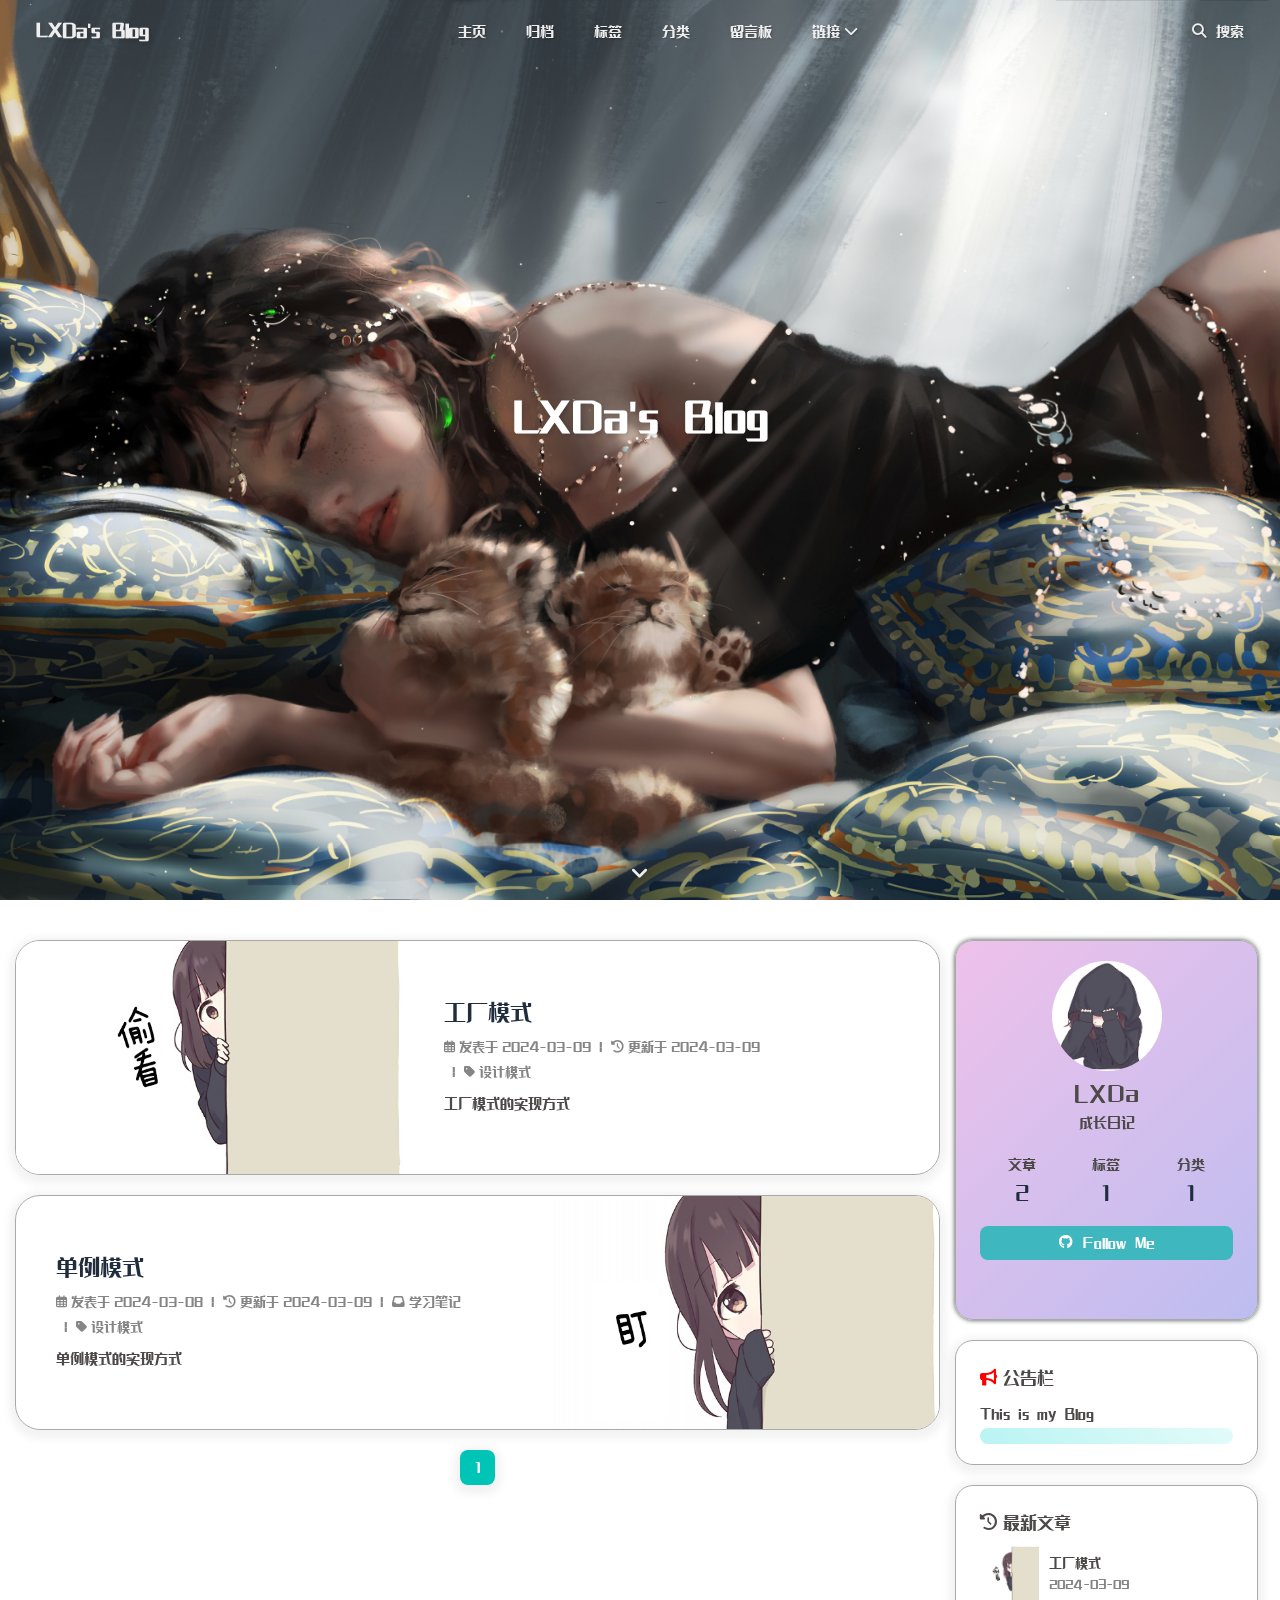
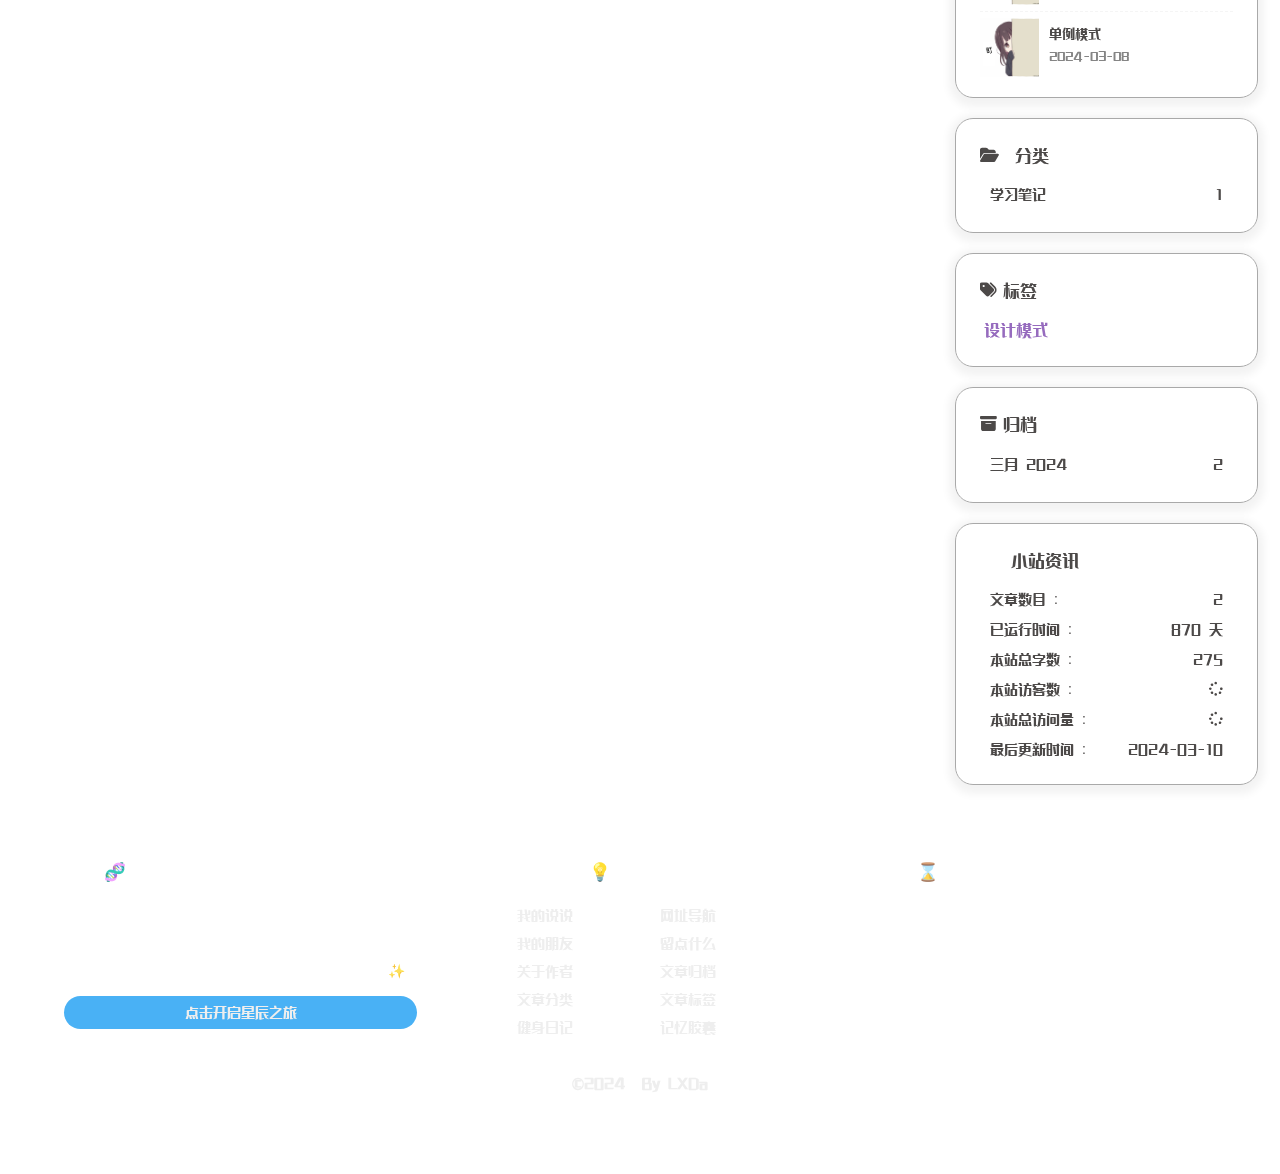
==== commit 29043976: "Site updated: 2024-03-10 22:48:36" ====
--- a/index.html
+++ b/index.html
@@ -54,7 +54,7 @@
   isHome: true,
   isHighlightShrink: false,
   isToc: false,
-  postUpdate: '2024-03-10 19:54:15'
+  postUpdate: '2024-03-10 22:48:32'
 }</script><script>(win=>{
       win.saveToLocal = {
         set: (key, value, ttl) => {
@@ -155,17 +155,40 @@
         }
       }
       detectApple()
-    })(window)</script><link rel="stylesheet" href="/css/custom.css"><link rel="stylesheet" href="https://cdn1.tianli0.top/npm/element-ui@2.15.6/packages/theme-chalk/lib/index.css"><!-- hexo injector head_end start --><link rel="stylesheet" href="https://cdn.jsdelivr.net/gh/Zfour/Butterfly-double-row-display@1.00/cardlistpost.min.css"/>
+    })(window)</script><link rel="stylesheet" href="/css/custom.css"><link rel="stylesheet" href="https://cdn1.tianli0.top/npm/element-ui@2.15.6/packages/theme-chalk/lib/index.css"><link rel="stylesheet" href="/css/iconfont.css"><!-- hexo injector head_end start --><link rel="stylesheet" href="https://cdn.jsdelivr.net/gh/Zfour/Butterfly-double-row-display@1.00/cardlistpost.min.css"/>
 <style>#recent-posts > .recent-post-item >.recent-post-info > .article-meta-wrap > .tags:before {content:"\A";
   white-space: pre;}#recent-posts > .recent-post-item >.recent-post-info > .article-meta-wrap > .tags > .article-meta__separator{display:none}</style>
-<link rel="stylesheet" href="https://cdn.cbd.int/hexo-butterfly-clock-anzhiyu/lib/clock.min.css" /><link rel="stylesheet" href="https://npm.elemecdn.com/hexo-butterfly-footer-beautify@1.0.0/lib/runtime.css" media="print" onload="this.media='all'"><link rel="stylesheet" href="https://npm.elemecdn.com/hexo-butterfly-swiper/lib/swiper.min.css" media="print" onload="this.media='all'"><link rel="stylesheet" href="https://npm.elemecdn.com/hexo-butterfly-swiper/lib/swiperstyle.css" media="print" onload="this.media='all'"><link rel="stylesheet" href="https://npm.elemecdn.com/hexo-butterfly-tag-plugins-plus@latest/lib/assets/font-awesome-animation.min.css" media="defer" onload="this.media='all'"><link rel="stylesheet" href="https://npm.elemecdn.com/hexo-butterfly-tag-plugins-plus@latest/lib/tag_plugins.css" media="defer" onload="this.media='all'"><script src="https://npm.elemecdn.com/hexo-butterfly-tag-plugins-plus@latest/lib/assets/carousel-touch.js"></script><link rel="stylesheet" href="https://npm.elemecdn.com/hexo-butterfly-wowjs/lib/animate.min.css" media="print" onload="this.media='screen'"><!-- hexo injector head_end end --><meta name="generator" content="Hexo 6.3.0"></head><body><div id="web_bg"></div><div id="sidebar"><div id="menu-mask"></div><div id="sidebar-menus"><div class="avatar-img is-center"><img src="/imgs/%E5%A4%B4%E5%83%8F.jpg" onerror="onerror=null;src='/img/friend_404.gif'" alt="avatar"/></div><div class="sidebar-site-data site-data is-center"><a href="/archives/"><div class="headline">文章</div><div class="length-num">2</div></a><a href="/tags/"><div class="headline">标签</div><div class="length-num">1</div></a><a href="/categories/"><div class="headline">分类</div><div class="length-num">1</div></a></div><hr class="custom-hr"/><div class="menus_items"><div class="menus_item"><a class="site-page faa-parent animated-hover" href="/"><i class="fa-fw icon-zhuye"></i><svg class="icon faa-tada" aria-hidden="true"><use xlink:href="#icon-zhuye"></use></svg><span> 主页</span></a></div><div class="menus_item"><a class="site-page faa-parent animated-hover" href="/archives/"><i class="fa-fw icon-guidang"></i><svg class="icon faa-tada" aria-hidden="true"><use xlink:href="#icon-guidang"></use></svg><span> 归档</span></a></div><div class="menus_item"><a class="site-page faa-parent animated-hover" href="/tags/"><i class="fa-fw icon-_biaoqian-"></i><svg class="icon faa-tada" aria-hidden="true"><use xlink:href="#icon-_biaoqian-"></use></svg><span> 标签</span></a></div><div class="menus_item"><a class="site-page faa-parent animated-hover" href="/categories/"><i class="fa-fw icon-fenlei1"></i><svg class="icon faa-tada" aria-hidden="true"><use xlink:href="#icon-fenlei1"></use></svg><span> 分类</span></a></div><div class="menus_item"><a class="site-page faa-parent animated-hover" href="/comments/"><i class="fa-fw icon-liuyanban"></i><svg class="icon faa-tada" aria-hidden="true"><use xlink:href="#icon-liuyanban"></use></svg><span> 留言板</span></a></div><div class="menus_item"><a class="site-page group faa-parent animated-hover hide" href="javascript:void(0);"><svg class="icon faa-tada" aria-hidden="true"><use xlink:href="#icon-lianjie1"></use></svg><span> 链接</span><i class="fas fa-chevron-down"></i></a><ul class="menus_item_child"><li><a class="site-page child faa-parent animated-hover" href="/link/"><svg class="icon faa-tada" aria-hidden="true"><use xlink:href="#icon-youqinglianjie"></use></svg><span> 友情链接</span></a></li><li><a class="site-page child faa-parent animated-hover" href="/about/"><svg class="icon faa-tada" aria-hidden="true"><use xlink:href="#icon-guanyu1"></use></svg><span> 关于</span></a></li></ul></div></div></div></div><div class="page" id="body-wrap"><header class="full_page" id="page-header" style="background-image: url('/imgs/homepage.png')"><nav id="nav"><span id="blog-info"><a href="/" title="LXDa's  Blog"><span class="site-name">LXDa's  Blog</span></a></span><div id="menus"><div id="search-button"><a class="site-page social-icon search" href="javascript:void(0);"><i class="fas fa-search fa-fw"></i><span> 搜索</span></a></div><div class="menus_items"><div class="menus_item"><a class="site-page faa-parent animated-hover" href="/"><i class="fa-fw icon-zhuye"></i><svg class="icon faa-tada" aria-hidden="true"><use xlink:href="#icon-zhuye"></use></svg><span> 主页</span></a></div><div class="menus_item"><a class="site-page faa-parent animated-hover" href="/archives/"><i class="fa-fw icon-guidang"></i><svg class="icon faa-tada" aria-hidden="true"><use xlink:href="#icon-guidang"></use></svg><span> 归档</span></a></div><div class="menus_item"><a class="site-page faa-parent animated-hover" href="/tags/"><i class="fa-fw icon-_biaoqian-"></i><svg class="icon faa-tada" aria-hidden="true"><use xlink:href="#icon-_biaoqian-"></use></svg><span> 标签</span></a></div><div class="menus_item"><a class="site-page faa-parent animated-hover" href="/categories/"><i class="fa-fw icon-fenlei1"></i><svg class="icon faa-tada" aria-hidden="true"><use xlink:href="#icon-fenlei1"></use></svg><span> 分类</span></a></div><div class="menus_item"><a class="site-page faa-parent animated-hover" href="/comments/"><i class="fa-fw icon-liuyanban"></i><svg class="icon faa-tada" aria-hidden="true"><use xlink:href="#icon-liuyanban"></use></svg><span> 留言板</span></a></div><div class="menus_item"><a class="site-page group faa-parent animated-hover hide" href="javascript:void(0);"><svg class="icon faa-tada" aria-hidden="true"><use xlink:href="#icon-lianjie1"></use></svg><span> 链接</span><i class="fas fa-chevron-down"></i></a><ul class="menus_item_child"><li><a class="site-page child faa-parent animated-hover" href="/link/"><svg class="icon faa-tada" aria-hidden="true"><use xlink:href="#icon-youqinglianjie"></use></svg><span> 友情链接</span></a></li><li><a class="site-page child faa-parent animated-hover" href="/about/"><svg class="icon faa-tada" aria-hidden="true"><use xlink:href="#icon-guanyu1"></use></svg><span> 关于</span></a></li></ul></div></div><div id="toggle-menu"><a class="site-page" href="javascript:void(0);"><i class="fas fa-bars fa-fw"></i></a></div></div></nav><div id="site-info"><h1 id="site-title">LXDa's  Blog</h1><div id="site-subtitle"><span id="subtitle"></span></div><div id="site_social_icons"><a class="social-icon faa-parent animated-hover" href="https://space.bilibili.com/286688945" target="_blank" title="B站"><svg class="icon faa-tada" aria-hidden="true"><use xlink:href="#icon-wf_Bzhan"></use></svg></a></div></div><div id="scroll-down"><i class="fas fa-angle-down scroll-down-effects"></i></div></header><main class="layout" id="content-inner"><div class="recent-posts" id="recent-posts"><div class="recent-post-item"><div class="post_cover left"><a href="/2024/03/09/%E5%B7%A5%E5%8E%82%E6%A8%A1%E5%BC%8F/" title="工厂模式"><img class="post-bg" src="/imgs/cover/3.jpg" onerror="this.onerror=null;this.src='/img/404.jpg'" alt="工厂模式"></a></div><div class="recent-post-info"><a class="article-title" href="/2024/03/09/%E5%B7%A5%E5%8E%82%E6%A8%A1%E5%BC%8F/" title="工厂模式">工厂模式</a><div class="article-meta-wrap"><span class="post-meta-date"><i class="far fa-calendar-alt"></i><span class="article-meta-label">发表于</span><time class="post-meta-date-created" datetime="2024-03-09T00:00:00.000Z" title="发表于 2024-03-09 08:00:00">2024-03-09</time><span class="article-meta-separator">|</span><i class="fas fa-history"></i><span class="article-meta-label">更新于</span><time class="post-meta-date-updated" datetime="2024-03-09T10:38:39.227Z" title="更新于 2024-03-09 18:38:39">2024-03-09</time></span><span class="article-meta tags"><span class="article-meta-separator">|</span><i class="fas fa-tag"></i><a class="article-meta__tags" href="/tags/%E8%AE%BE%E8%AE%A1%E6%A8%A1%E5%BC%8F/">设计模式</a></span></div><div class="content">工厂模式的实现方式</div></div></div><div class="recent-post-item"><div class="post_cover right"><a href="/2024/03/08/%E5%8D%95%E4%BE%8B%E6%A8%A1%E5%BC%8F/" title="单例模式"><img class="post-bg" src="/imgs/cover/1.jpg" onerror="this.onerror=null;this.src='/img/404.jpg'" alt="单例模式"></a></div><div class="recent-post-info"><a class="article-title" href="/2024/03/08/%E5%8D%95%E4%BE%8B%E6%A8%A1%E5%BC%8F/" title="单例模式">单例模式</a><div class="article-meta-wrap"><span class="post-meta-date"><i class="far fa-calendar-alt"></i><span class="article-meta-label">发表于</span><time class="post-meta-date-created" datetime="2024-03-08T00:00:00.000Z" title="发表于 2024-03-08 08:00:00">2024-03-08</time><span class="article-meta-separator">|</span><i class="fas fa-history"></i><span class="article-meta-label">更新于</span><time class="post-meta-date-updated" datetime="2024-03-09T10:39:08.248Z" title="更新于 2024-03-09 18:39:08">2024-03-09</time></span><span class="article-meta"><span class="article-meta-separator">|</span><i class="fas fa-inbox"></i><a class="article-meta__categories" href="/categories/%E5%AD%A6%E4%B9%A0%E7%AC%94%E8%AE%B0/">学习笔记</a></span><span class="article-meta tags"><span class="article-meta-separator">|</span><i class="fas fa-tag"></i><a class="article-meta__tags" href="/tags/%E8%AE%BE%E8%AE%A1%E6%A8%A1%E5%BC%8F/">设计模式</a></span></div><div class="content">单例模式的实现方式</div></div></div><nav id="pagination"><div class="pagination"><span class="page-number current">1</span></div></nav></div><div class="aside-content" id="aside-content"><div class="card-widget card-info"><div class="is-center"><div class="avatar-img"><img src="/imgs/%E5%A4%B4%E5%83%8F.jpg" onerror="this.onerror=null;this.src='/img/friend_404.gif'" alt="avatar"/></div><div class="author-info__name">LXDa</div><div class="author-info__description">成长日记</div></div><div class="card-info-data site-data is-center"><a href="/archives/"><div class="headline">文章</div><div class="length-num">2</div></a><a href="/tags/"><div class="headline">标签</div><div class="length-num">1</div></a><a href="/categories/"><div class="headline">分类</div><div class="length-num">1</div></a></div><a id="card-info-btn" target="_blank" rel="noopener" href="https://github.com/xxxxxx"><i class="fab fa-github"></i><span>Follow Me</span></a><div class="card-info-social-icons is-center"><a class="social-icon faa-parent animated-hover" href="https://space.bilibili.com/286688945" target="_blank" title="B站"><svg class="icon faa-tada" aria-hidden="true"><use xlink:href="#icon-wf_Bzhan"></use></svg></a></div></div><div class="card-widget card-announcement"><div class="item-headline"><i class="fas fa-bullhorn fa-shake"></i><span>公告栏</span></div><div class="announcement_content">This is my Blog</div><div id="welcome-info"></div></div><div class="sticky_layout"><div class="card-widget card-recent-post"><div class="item-headline"><i class="fas fa-history"></i><span>最新文章</span></div><div class="aside-list"><div class="aside-list-item"><a class="thumbnail" href="/2024/03/09/%E5%B7%A5%E5%8E%82%E6%A8%A1%E5%BC%8F/" title="工厂模式"><img src="/imgs/cover/3.jpg" onerror="this.onerror=null;this.src='/img/404.jpg'" alt="工厂模式"/></a><div class="content"><a class="title" href="/2024/03/09/%E5%B7%A5%E5%8E%82%E6%A8%A1%E5%BC%8F/" title="工厂模式">工厂模式</a><time datetime="2024-03-09T00:00:00.000Z" title="发表于 2024-03-09 08:00:00">2024-03-09</time></div></div><div class="aside-list-item"><a class="thumbnail" href="/2024/03/08/%E5%8D%95%E4%BE%8B%E6%A8%A1%E5%BC%8F/" title="单例模式"><img src="/imgs/cover/1.jpg" onerror="this.onerror=null;this.src='/img/404.jpg'" alt="单例模式"/></a><div class="content"><a class="title" href="/2024/03/08/%E5%8D%95%E4%BE%8B%E6%A8%A1%E5%BC%8F/" title="单例模式">单例模式</a><time datetime="2024-03-08T00:00:00.000Z" title="发表于 2024-03-08 08:00:00">2024-03-08</time></div></div></div></div><div class="card-widget card-categories"><div class="item-headline">
+<link rel="stylesheet" href="https://cdn.cbd.int/hexo-butterfly-clock-anzhiyu/lib/clock.min.css" /><link rel="stylesheet" href="https://npm.elemecdn.com/hexo-butterfly-swiper/lib/swiper.min.css" media="print" onload="this.media='all'"><link rel="stylesheet" href="https://npm.elemecdn.com/hexo-butterfly-swiper/lib/swiperstyle.css" media="print" onload="this.media='all'"><link rel="stylesheet" href="https://npm.elemecdn.com/hexo-butterfly-tag-plugins-plus@latest/lib/assets/font-awesome-animation.min.css" media="defer" onload="this.media='all'"><link rel="stylesheet" href="https://npm.elemecdn.com/hexo-butterfly-tag-plugins-plus@latest/lib/tag_plugins.css" media="defer" onload="this.media='all'"><script src="https://npm.elemecdn.com/hexo-butterfly-tag-plugins-plus@latest/lib/assets/carousel-touch.js"></script><link rel="stylesheet" href="https://npm.elemecdn.com/hexo-butterfly-wowjs/lib/animate.min.css" media="print" onload="this.media='screen'"><!-- hexo injector head_end end --><meta name="generator" content="Hexo 6.3.0"></head><body><div id="loading-box" onclick="document.getElementById(&quot;loading-box&quot;).classList.add(&quot;loaded&quot;)"><div class="loading-bg"><div class="loading-img"></div><div class="loading-image-dot"></div></div></div><script>const preloader = {
+  endLoading: () => {
+    document.body.style.overflow = 'auto';
+    document.getElementById('loading-box').classList.add("loaded")
+  },
+  initLoading: () => {
+    document.body.style.overflow = '';
+    document.getElementById('loading-box').classList.remove("loaded")
+
+  }
+}
+window.addEventListener('load',()=> { preloader.endLoading() })
+
+if (true) {
+  document.addEventListener('pjax:send', () => { preloader.initLoading() })
+  document.addEventListener('pjax:complete', () => { preloader.endLoading() })
+}</script><script>window.paceOptions = {
+  restartOnPushState: false
+}
+
+document.addEventListener('pjax:send', () => {
+  Pace.restart()
+})
+</script><link rel="stylesheet" href="/css/progress_bar.css"/><script src="https://cdn.jsdelivr.net/npm/pace-js@1.2.4/pace.min.js"></script><div id="web_bg"></div><div id="sidebar"><div id="menu-mask"></div><div id="sidebar-menus"><div class="avatar-img is-center"><img src="/imgs/%E5%A4%B4%E5%83%8F.jpg" onerror="onerror=null;src='/img/friend_404.gif'" alt="avatar"/></div><div class="sidebar-site-data site-data is-center"><a href="/archives/"><div class="headline">文章</div><div class="length-num">2</div></a><a href="/tags/"><div class="headline">标签</div><div class="length-num">1</div></a><a href="/categories/"><div class="headline">分类</div><div class="length-num">1</div></a></div><hr class="custom-hr"/><div class="menus_items"><div class="menus_item"><a class="site-page faa-parent animated-hover" href="/"><i class="fa-fw icon-zhuye"></i><svg class="icon faa-tada" aria-hidden="true"><use xlink:href="#icon-zhuye"></use></svg><span> 主页</span></a></div><div class="menus_item"><a class="site-page faa-parent animated-hover" href="/archives/"><i class="fa-fw icon-guidang"></i><svg class="icon faa-tada" aria-hidden="true"><use xlink:href="#icon-guidang"></use></svg><span> 归档</span></a></div><div class="menus_item"><a class="site-page faa-parent animated-hover" href="/tags/"><i class="fa-fw icon-_biaoqian-"></i><svg class="icon faa-tada" aria-hidden="true"><use xlink:href="#icon-_biaoqian-"></use></svg><span> 标签</span></a></div><div class="menus_item"><a class="site-page faa-parent animated-hover" href="/categories/"><i class="fa-fw icon-fenlei1"></i><svg class="icon faa-tada" aria-hidden="true"><use xlink:href="#icon-fenlei1"></use></svg><span> 分类</span></a></div><div class="menus_item"><a class="site-page faa-parent animated-hover" href="/comments/"><i class="fa-fw icon-liuyanban"></i><svg class="icon faa-tada" aria-hidden="true"><use xlink:href="#icon-liuyanban"></use></svg><span> 留言板</span></a></div><div class="menus_item"><a class="site-page group faa-parent animated-hover hide" href="javascript:void(0);"><svg class="icon faa-tada" aria-hidden="true"><use xlink:href="#icon-lianjie1"></use></svg><span> 链接</span><i class="fas fa-chevron-down"></i></a><ul class="menus_item_child"><li><a class="site-page child faa-parent animated-hover" href="/link/"><svg class="icon faa-tada" aria-hidden="true"><use xlink:href="#icon-youqinglianjie"></use></svg><span> 友情链接</span></a></li><li><a class="site-page child faa-parent animated-hover" href="/about/"><svg class="icon faa-tada" aria-hidden="true"><use xlink:href="#icon-guanyu1"></use></svg><span> 关于</span></a></li></ul></div></div></div></div><div class="page home" id="body-wrap"><header class="full_page" id="page-header" style="background-image: url('/imgs/homepage.png')"><nav id="nav"><span id="blog-info"><a href="/" title="LXDa's  Blog"><span class="site-name">LXDa's  Blog</span></a></span><div id="menus"><div id="search-button"><a class="site-page social-icon search" href="javascript:void(0);"><i class="fas fa-search fa-fw"></i><span> 搜索</span></a></div><div class="menus_items"><div class="menus_item"><a class="site-page faa-parent animated-hover" href="/"><i class="fa-fw icon-zhuye"></i><svg class="icon faa-tada" aria-hidden="true"><use xlink:href="#icon-zhuye"></use></svg><span> 主页</span></a></div><div class="menus_item"><a class="site-page faa-parent animated-hover" href="/archives/"><i class="fa-fw icon-guidang"></i><svg class="icon faa-tada" aria-hidden="true"><use xlink:href="#icon-guidang"></use></svg><span> 归档</span></a></div><div class="menus_item"><a class="site-page faa-parent animated-hover" href="/tags/"><i class="fa-fw icon-_biaoqian-"></i><svg class="icon faa-tada" aria-hidden="true"><use xlink:href="#icon-_biaoqian-"></use></svg><span> 标签</span></a></div><div class="menus_item"><a class="site-page faa-parent animated-hover" href="/categories/"><i class="fa-fw icon-fenlei1"></i><svg class="icon faa-tada" aria-hidden="true"><use xlink:href="#icon-fenlei1"></use></svg><span> 分类</span></a></div><div class="menus_item"><a class="site-page faa-parent animated-hover" href="/comments/"><i class="fa-fw icon-liuyanban"></i><svg class="icon faa-tada" aria-hidden="true"><use xlink:href="#icon-liuyanban"></use></svg><span> 留言板</span></a></div><div class="menus_item"><a class="site-page group faa-parent animated-hover hide" href="javascript:void(0);"><svg class="icon faa-tada" aria-hidden="true"><use xlink:href="#icon-lianjie1"></use></svg><span> 链接</span><i class="fas fa-chevron-down"></i></a><ul class="menus_item_child"><li><a class="site-page child faa-parent animated-hover" href="/link/"><svg class="icon faa-tada" aria-hidden="true"><use xlink:href="#icon-youqinglianjie"></use></svg><span> 友情链接</span></a></li><li><a class="site-page child faa-parent animated-hover" href="/about/"><svg class="icon faa-tada" aria-hidden="true"><use xlink:href="#icon-guanyu1"></use></svg><span> 关于</span></a></li></ul></div></div><div id="toggle-menu"><a class="site-page" href="javascript:void(0);"><i class="fas fa-bars fa-fw"></i></a></div></div></nav><div id="site-info"><h1 id="site-title">LXDa's  Blog</h1><div id="site-subtitle"><span id="subtitle"></span></div><div id="site_social_icons"><a class="social-icon faa-parent animated-hover" href="https://space.bilibili.com/286688945" target="_blank" title="B站"><svg class="icon faa-tada" aria-hidden="true"><use xlink:href="#icon-wf_Bzhan"></use></svg></a></div></div><div id="scroll-down"><i class="fas fa-angle-down scroll-down-effects"></i></div></header><main class="layout" id="content-inner"><div class="recent-posts" id="recent-posts"><div class="recent-post-item"><div class="post_cover left"><a href="/2024/03/09/%E5%B7%A5%E5%8E%82%E6%A8%A1%E5%BC%8F/" title="工厂模式"><img class="post-bg" src="/imgs/cover/3.jpg" onerror="this.onerror=null;this.src='/img/404.jpg'" alt="工厂模式"></a></div><div class="recent-post-info"><a class="article-title" href="/2024/03/09/%E5%B7%A5%E5%8E%82%E6%A8%A1%E5%BC%8F/" title="工厂模式">工厂模式</a><div class="article-meta-wrap"><span class="post-meta-date"><i class="far fa-calendar-alt"></i><span class="article-meta-label">发表于</span><time class="post-meta-date-created" datetime="2024-03-09T00:00:00.000Z" title="发表于 2024-03-09 08:00:00">2024-03-09</time><span class="article-meta-separator">|</span><i class="fas fa-history"></i><span class="article-meta-label">更新于</span><time class="post-meta-date-updated" datetime="2024-03-09T10:38:39.227Z" title="更新于 2024-03-09 18:38:39">2024-03-09</time></span><span class="article-meta tags"><span class="article-meta-separator">|</span><i class="fas fa-tag"></i><a class="article-meta__tags" href="/tags/%E8%AE%BE%E8%AE%A1%E6%A8%A1%E5%BC%8F/">设计模式</a></span></div><div class="content">工厂模式的实现方式</div></div></div><div class="recent-post-item"><div class="post_cover right"><a href="/2024/03/08/%E5%8D%95%E4%BE%8B%E6%A8%A1%E5%BC%8F/" title="单例模式"><img class="post-bg" src="/imgs/cover/1.jpg" onerror="this.onerror=null;this.src='/img/404.jpg'" alt="单例模式"></a></div><div class="recent-post-info"><a class="article-title" href="/2024/03/08/%E5%8D%95%E4%BE%8B%E6%A8%A1%E5%BC%8F/" title="单例模式">单例模式</a><div class="article-meta-wrap"><span class="post-meta-date"><i class="far fa-calendar-alt"></i><span class="article-meta-label">发表于</span><time class="post-meta-date-created" datetime="2024-03-08T00:00:00.000Z" title="发表于 2024-03-08 08:00:00">2024-03-08</time><span class="article-meta-separator">|</span><i class="fas fa-history"></i><span class="article-meta-label">更新于</span><time class="post-meta-date-updated" datetime="2024-03-09T10:39:08.248Z" title="更新于 2024-03-09 18:39:08">2024-03-09</time></span><span class="article-meta"><span class="article-meta-separator">|</span><i class="fas fa-inbox"></i><a class="article-meta__categories" href="/categories/%E5%AD%A6%E4%B9%A0%E7%AC%94%E8%AE%B0/">学习笔记</a></span><span class="article-meta tags"><span class="article-meta-separator">|</span><i class="fas fa-tag"></i><a class="article-meta__tags" href="/tags/%E8%AE%BE%E8%AE%A1%E6%A8%A1%E5%BC%8F/">设计模式</a></span></div><div class="content">单例模式的实现方式</div></div></div><nav id="pagination"><div class="pagination"><span class="page-number current">1</span></div></nav></div><div class="aside-content" id="aside-content"><div class="card-widget card-info"><div class="is-center"><div class="avatar-img"><img src="/imgs/%E5%A4%B4%E5%83%8F.jpg" onerror="this.onerror=null;this.src='/img/friend_404.gif'" alt="avatar"/></div><div class="author-info__name">LXDa</div><div class="author-info__description">成长日记</div></div><div class="card-info-data site-data is-center"><a href="/archives/"><div class="headline">文章</div><div class="length-num">2</div></a><a href="/tags/"><div class="headline">标签</div><div class="length-num">1</div></a><a href="/categories/"><div class="headline">分类</div><div class="length-num">1</div></a></div><a id="card-info-btn" target="_blank" rel="noopener" href="https://github.com/xxxxxx"><i class="fab fa-github"></i><span>Follow Me</span></a><div class="card-info-social-icons is-center"><a class="social-icon faa-parent animated-hover" href="https://space.bilibili.com/286688945" target="_blank" title="B站"><svg class="icon faa-tada" aria-hidden="true"><use xlink:href="#icon-wf_Bzhan"></use></svg></a></div></div><div class="card-widget card-announcement"><div class="item-headline"><i class="fas fa-bullhorn fa-shake"></i><span>公告栏</span></div><div class="announcement_content">This is my Blog</div><div id="welcome-info"></div></div><div class="sticky_layout"><div class="card-widget card-recent-post"><div class="item-headline"><i class="fas fa-history"></i><span>最新文章</span></div><div class="aside-list"><div class="aside-list-item"><a class="thumbnail" href="/2024/03/09/%E5%B7%A5%E5%8E%82%E6%A8%A1%E5%BC%8F/" title="工厂模式"><img src="/imgs/cover/3.jpg" onerror="this.onerror=null;this.src='/img/404.jpg'" alt="工厂模式"/></a><div class="content"><a class="title" href="/2024/03/09/%E5%B7%A5%E5%8E%82%E6%A8%A1%E5%BC%8F/" title="工厂模式">工厂模式</a><time datetime="2024-03-09T00:00:00.000Z" title="发表于 2024-03-09 08:00:00">2024-03-09</time></div></div><div class="aside-list-item"><a class="thumbnail" href="/2024/03/08/%E5%8D%95%E4%BE%8B%E6%A8%A1%E5%BC%8F/" title="单例模式"><img src="/imgs/cover/1.jpg" onerror="this.onerror=null;this.src='/img/404.jpg'" alt="单例模式"/></a><div class="content"><a class="title" href="/2024/03/08/%E5%8D%95%E4%BE%8B%E6%A8%A1%E5%BC%8F/" title="单例模式">单例模式</a><time datetime="2024-03-08T00:00:00.000Z" title="发表于 2024-03-08 08:00:00">2024-03-08</time></div></div></div></div><div class="card-widget card-categories"><div class="item-headline">
             <i class="fas fa-folder-open"></i>
             <span>分类</span>
             
             </div>
             <ul class="card-category-list" id="aside-cat-list">
             <li class="card-category-list-item "><a class="card-category-list-link" href="/categories/%E5%AD%A6%E4%B9%A0%E7%AC%94%E8%AE%B0/"><span class="card-category-list-name">学习笔记</span><span class="card-category-list-count">1</span></a></li>
-            </ul></div><div class="card-widget card-tags"><div class="item-headline"><i class="fas fa-tags"></i><span>标签</span></div><div class="card-tag-cloud"><a href="/tags/%E8%AE%BE%E8%AE%A1%E6%A8%A1%E5%BC%8F/" style="font-size: 1.15em; color: rgb(144, 165, 60)">设计模式</a></div></div><div class="card-widget card-archives"><div class="item-headline"><i class="fas fa-archive"></i><span>归档</span></div><ul class="card-archive-list"><li class="card-archive-list-item"><a class="card-archive-list-link" href="/archives/2024/03/"><span class="card-archive-list-date">三月 2024</span><span class="card-archive-list-count">2</span></a></li></ul></div><div class="card-widget card-webinfo"><div class="item-headline"><!--i.fas.fa-chart-line--><a class="faa-parent animated-hover"><svg class="faa-tada icon" style="height:25px;width:25px;fill:currentColor;position:relative;top:5px" aria-hidden="true"><use xlink:href="#icon-wangzhantongji"></use></svg></a><span>小站资讯</span></div><div class="webinfo"><div class="webinfo-item"><div class="item-name">文章数目 :</div><div class="item-count">2</div></div><div class="webinfo-item"><div class="item-name">已运行时间 :</div><div class="item-count" id="runtimeshow" data-publishDate="2024-03-07T16:00:00.000Z"><i class="fa-solid fa-spinner fa-spin"></i></div></div><div class="webinfo-item"><div class="item-name">本站总字数 :</div><div class="item-count">275</div></div><div class="webinfo-item"><div class="item-name">本站访客数 :</div><div class="item-count" id="busuanzi_value_site_uv"><i class="fa-solid fa-spinner fa-spin"></i></div></div><div class="webinfo-item"><div class="item-name">本站总访问量 :</div><div class="item-count" id="busuanzi_value_site_pv"><i class="fa-solid fa-spinner fa-spin"></i></div></div><div class="webinfo-item"><div class="item-name">最后更新时间 :</div><div class="item-count" id="last-push-date" data-lastPushDate="2024-03-10T11:54:15.329Z"><i class="fa-solid fa-spinner fa-spin"></i></div></div></div></div></div></div></main><footer id="footer"><div id="footer-wrap"><div class="copyright">&copy;2024 By LXDa</div></div></footer></div><div id="rightside"><div id="rightside-config-hide"><button id="darkmode" type="button" title="浅色和深色模式转换"><i class="fas fa-adjust"></i></button><button id="hide-aside-btn" type="button" title="单栏和双栏切换"><i class="fas fa-arrows-alt-h"></i></button></div><div id="rightside-config-show"><button id="rightside-config" type="button" title="设置"><i class="fas fa-cog fa-spin"></i></button><button class="share" type="button" title="分享链接" onclick="share()"><i class="fas fa-share-nodes"></i></button><button id="hide-aside-btn" type="button" title="单栏和双栏切换"><i class="fas fa-arrows-alt-h"></i></button><button id="go-up" type="button" title="回到顶部"><span class="scroll-percent"></span><i class="fas fa-arrow-up"></i></button><button id="go-down" type="button" title="直达底部" onclick="btf.scrollToDest(document.body.scrollHeight, 500)"><i class="fas fa-arrow-down"></i></button></div></div><div><script src="/js/utils.js?v=4.13.0"></script><script src="/js/main.js?v=4.13.0"></script><script src="https://cdn.jsdelivr.net/npm/@fancyapps/ui@5.0.33/dist/fancybox/fancybox.umd.min.js"></script><script src="https://cdn.jsdelivr.net/npm/instant.page@5.2.0/instantpage.min.js" type="module"></script><script>function panguFn () {
+            </ul></div><div class="card-widget card-tags"><div class="item-headline"><i class="fas fa-tags"></i><span>标签</span></div><div class="card-tag-cloud"><a href="/tags/%E8%AE%BE%E8%AE%A1%E6%A8%A1%E5%BC%8F/" style="font-size: 1.15em; color: rgb(150, 107, 190)">设计模式</a></div></div><div class="card-widget card-archives"><div class="item-headline"><i class="fas fa-archive"></i><span>归档</span></div><ul class="card-archive-list"><li class="card-archive-list-item"><a class="card-archive-list-link" href="/archives/2024/03/"><span class="card-archive-list-date">三月 2024</span><span class="card-archive-list-count">2</span></a></li></ul></div><div class="card-widget card-webinfo"><div class="item-headline"><!--i.fas.fa-chart-line--><a class="faa-parent animated-hover"><svg class="faa-tada icon" style="height:25px;width:25px;fill:currentColor;position:relative;top:5px" aria-hidden="true"><use xlink:href="#icon-wangzhantongji"></use></svg></a><span>小站资讯</span></div><div class="webinfo"><div class="webinfo-item"><div class="item-name">文章数目 :</div><div class="item-count">2</div></div><div class="webinfo-item"><div class="item-name">已运行时间 :</div><div class="item-count" id="runtimeshow" data-publishDate="2024-03-07T16:00:00.000Z"><i class="fa-solid fa-spinner fa-spin"></i></div></div><div class="webinfo-item"><div class="item-name">本站总字数 :</div><div class="item-count">275</div></div><div class="webinfo-item"><div class="item-name">本站访客数 :</div><div class="item-count" id="busuanzi_value_site_uv"><i class="fa-solid fa-spinner fa-spin"></i></div></div><div class="webinfo-item"><div class="item-name">本站总访问量 :</div><div class="item-count" id="busuanzi_value_site_pv"><i class="fa-solid fa-spinner fa-spin"></i></div></div><div class="webinfo-item"><div class="item-name">最后更新时间 :</div><div class="item-count" id="last-push-date" data-lastPushDate="2024-03-10T14:48:32.452Z"><i class="fa-solid fa-spinner fa-spin"></i></div></div></div></div></div></div></main><footer id="footer"><div id="footer-wrap"><div id="ft"><div class="ft-item-1"><div class="t-top"><div class="t-t-l"><p class="ft-t t-l-t">格言🧬</p><div class="bg-ad"><div>再看看那个光点，它就在这里，这是家园，这是我们 —— 你所爱的每一个人，你认识的一个人，你听说过的每一个人，曾经有过的每一个人，都在它上面度过他们的一生✨</div><div class="btn-xz-box"><a class="btn-xz" target="_blank" rel="noopener" href="https://stellarium.org/">点击开启星辰之旅</a></div></div></div><div class="t-t-r"><p class="ft-t t-l-t">猜你想看💡</p><ul class="ft-links"><li><a href="/posts/eec9786.html">我的说说</a><a href="/box/nav/">网址导航</a></li><li><a href="/social/link/">我的朋友</a><a href="/comments/">留点什么</a></li><li><a href="/personal/about/">关于作者</a><a href="/archives/">文章归档</a></li><li><a href="/categories/">文章分类</a><a href="/tags/">文章标签</a></li><li><a href="/box/Gallery/">健身日记</a><a href="/personal/bb/">记忆胶囊</a></li></ul></div></div></div><div class="ft-item-2"><p class="ft-t">推荐友链⌛</p><div class="ft-img-group"></div></div></div><div class="copyright"><span><b>&copy;2024</b></span><span><b>&nbsp;&nbsp;By LXDa</b></span></div><div id="workboard"></div><p id="ghbdages"><a class="github-badge" target="_blank" href="https://hexo.io/" style="margin-inline:5px" title="博客框架为Hexo_v6.3.0"><img src="https://sourcebucket.s3.ladydaily.com/badge/Frame-Hexo-blue.svg" alt=""/></a><a class="github-badge" target="_blank" href="https://butterfly.js.org/" style="margin-inline:5px" title="主题版本Butterfly_v4.3.1"><img src="https://sourcebucket.s3.ladydaily.com/badge/Theme-Butterfly-6513df.svg" alt=""/></a><a class="github-badge" target="_blank" href="https://github.com/" style="margin-inline:5px" title="本网站源码由Github提供存储仓库"><img src=" https://sourcebucket.s3.ladydaily.com/badge/Source-Github-d021d6.svg" alt=""/></a></p></div></footer></div><div id="rightside"><div id="rightside-config-hide"><button id="darkmode" type="button" title="浅色和深色模式转换"><i class="fas fa-adjust"></i></button><button id="hide-aside-btn" type="button" title="单栏和双栏切换"><i class="fas fa-arrows-alt-h"></i></button><button class="share" type="button" title="右键模式" onclick="changeMouseMode()"><i class="fas fa-mouse"></i></button></div><div id="rightside-config-show"><button id="rightside-config" type="button" title="设置"><i class="fas fa-cog fa-spin"></i></button><button class="share" type="button" title="分享链接" onclick="share()"><i class="fas fa-share-nodes"></i></button><button id="hide-aside-btn" type="button" title="单栏和双栏切换"><i class="fas fa-arrows-alt-h"></i></button><button id="go-up" type="button" title="回到顶部"><span class="scroll-percent"></span><i class="fas fa-arrow-up"></i></button><button id="go-down" type="button" title="直达底部" onclick="btf.scrollToDest(document.body.scrollHeight, 500)"><i class="fas fa-arrow-down"></i></button></div></div><div class="js-pjax" id="rightMenu"><div class="rightMenu-group rightMenu-small"><a class="rightMenu-item" href="javascript:window.history.back();"><i class="fa fa-arrow-left"></i></a><a class="rightMenu-item" href="javascript:window.history.forward();"><i class="fa fa-arrow-right"></i></a><a class="rightMenu-item" href="javascript:window.location.reload();"><i class="fa fa-refresh"></i></a><a class="rightMenu-item" href="javascript:rmf.scrollToTop();"><i class="fa fa-arrow-up"></i></a></div><div class="rightMenu-group rightMenu-line hide" id="menu-text"><a class="rightMenu-item" href="javascript:rmf.copySelect();"><i class="fa fa-copy"></i><span>复制</span></a><a class="rightMenu-item" href="javascript:window.open(&quot;https://www.baidu.com/s?wd=&quot;+window.getSelection().toString());window.location.reload();"><i class="fa fa-search"></i><span>百度搜索</span></a></div><div class="rightMenu-group rightMenu-line hide" id="menu-too"><a class="rightMenu-item" href="javascript:window.open(window.getSelection().toString());window.location.reload();"><i class="fa fa-link"></i><span>转到链接</span></a></div><div class="rightMenu-group rightMenu-line hide" id="menu-paste"><a class="rightMenu-item" href="javascript:rmf.paste()"><i class="fa fa-copy"></i><span>粘贴</span></a></div><div class="rightMenu-group rightMenu-line hide" id="menu-post"><a class="rightMenu-item" href="#post-comment"><i class="fas fa-comment"></i><span>空降评论</span></a><a class="rightMenu-item" href="javascript:rmf.copyWordsLink()"><i class="fa fa-link"></i><span>复制本文地址</span></a></div><div class="rightMenu-group rightMenu-line hide" id="menu-to"><a class="rightMenu-item" href="javascript:rmf.openWithNewTab()"><i class="fa fa-window-restore"></i><span>新窗口打开</span></a><a class="rightMenu-item" id="menu-too" href="javascript:rmf.open()"><i class="fa fa-link"></i><span>转到链接</span></a><a class="rightMenu-item" href="javascript:rmf.copyLink()"><i class="fa fa-copy"></i><span>复制链接</span></a></div><div class="rightMenu-group rightMenu-line hide" id="menu-img"><a class="rightMenu-item" href="javascript:rmf.saveAs()"><i class="fa fa-download"></i><span>保存图片</span></a><a class="rightMenu-item" href="javascript:rmf.openWithNewTab()"><i class="fa fa-window-restore"></i><span>在新窗口打开</span></a><a class="rightMenu-item" href="javascript:rmf.copyLink()"><i class="fa fa-copy"></i><span>复制图片链接</span></a></div><div class="rightMenu-group rightMenu-line"><a class="rightMenu-item" href="javascript:randomPost()"><i class="fa fa-paper-plane"></i><span>随便逛逛</span></a><a class="rightMenu-item" href="javascript:switchNightMode();"><i class="fa fa-moon"></i><span>昼夜切换</span></a><a class="rightMenu-item" href="/personal/about/"><i class="fa fa-info-circle"></i><span>关于博客</span></a><a class="rightMenu-item" href="javascript:toggleWinbox();"><i class="fas fa-cog"></i><span>美化设置</span></a><a class="rightMenu-item" href="javascript:rmf.fullScreen();"><i class="fas fa-expand"></i><span>切换全屏</span></a><a class="rightMenu-item" href="javascript:window.print();"><i class="fa-solid fa-print"></i><span>打印页面</span></a></div></div><div><script src="/js/utils.js?v=4.13.0"></script><script src="/js/main.js?v=4.13.0"></script><script src="https://cdn.jsdelivr.net/npm/@fancyapps/ui@5.0.33/dist/fancybox/fancybox.umd.min.js"></script><script src="https://cdn.jsdelivr.net/npm/instant.page@5.2.0/instantpage.min.js" type="module"></script><script>function panguFn () {
   if (typeof pangu === 'object') pangu.autoSpacingPage()
   else {
     getScript('https://cdn.jsdelivr.net/npm/pangu@4.0.7/dist/browser/pangu.min.js')
@@ -220,7 +243,7 @@
     })
 }
 typedJSFn.run(subtitleType)
-</script></div><canvas id="universe"></canvas><script defer src="/js/universe.js"></script><script async src="//at.alicdn.com/t/c/font_4460310_kneuo2pzwqs.js"></script><div class="aplayer no-destroy" data-id="3778678" data-server="netease" data-type="playlist" data-fixed="true" data-autoplay="true"> </div><script async src="//npm.elemecdn.com/pace-js@1.2.4/pace.min.js"></script><script async src="https://cdn1.tianli0.top/npm/vue@2.6.14/dist/vue.min.js"></script><script async src="https://cdn1.tianli0.top/npm/element-ui@2.15.6/lib/index.js"></script><script src="https://cdn.bootcdn.net/ajax/libs/clipboard.js/2.0.11/clipboard.min.js"></script><script src="https://cdn.staticfile.org/jquery/3.6.3/jquery.min.js"></script><script async data-pjax src="/js/txmap.js"></script><script id="canvas_nest" defer="defer" color="0,0,255" opacity="0.7" zIndex="-1" count="99" mobile="false" src="https://cdn.jsdelivr.net/npm/butterfly-extsrc@1.1.3/dist/canvas-nest.min.js"></script><script id="click-show-text" src="https://cdn.jsdelivr.net/npm/butterfly-extsrc@1.1.3/dist/click-show-text.min.js" data-mobile="false" data-text="富强,民主,文明,和谐,自由,平等,公正,法治,爱国,敬业,诚信,友善" data-fontsize="15px" data-random="false" async="async"></script><link rel="stylesheet" href="https://cdn.jsdelivr.net/npm/aplayer@1.10.1/dist/APlayer.min.css" media="print" onload="this.media='all'"><script src="https://cdn.jsdelivr.net/npm/aplayer@1.10.1/dist/APlayer.min.js"></script><script src="https://cdn.jsdelivr.net/npm/butterfly-extsrc@1.1.3/metingjs/dist/Meting.min.js"></script><script src="https://cdn.jsdelivr.net/npm/pjax@0.2.8/pjax.min.js"></script><script>let pjaxSelectors = ["head > title","#config-diff","#body-wrap","#rightside-config-hide","#rightside-config-show","#web_bg",".js-pjax"]
+</script></div><canvas id="universe"></canvas><script defer src="/js/universe.js"></script><script async src="//at.alicdn.com/t/c/font_4460310_kneuo2pzwqs.js"></script><div class="aplayer no-destroy" data-id="3778678" data-server="netease" data-type="playlist" data-fixed="true" data-autoplay="true"> </div><script async src="//npm.elemecdn.com/pace-js@1.2.4/pace.min.js"></script><script async src="https://cdn1.tianli0.top/npm/vue@2.6.14/dist/vue.min.js"></script><script async src="https://cdn1.tianli0.top/npm/element-ui@2.15.6/lib/index.js"></script><script src="https://cdn.bootcdn.net/ajax/libs/clipboard.js/2.0.11/clipboard.min.js"></script><script src="https://cdn.staticfile.org/jquery/3.6.3/jquery.min.js"></script><script type="text/javascript" src="https://npm.elemecdn.com/jquery@latest/dist/jquery.min.js"></script><script async data-pjax src="/js/txmap.js"></script><script type="text/javascript" src="/js/rightmenu.js"></script><script id="canvas_nest" defer="defer" color="0,0,255" opacity="0.7" zIndex="-1" count="99" mobile="false" src="https://cdn.jsdelivr.net/npm/butterfly-extsrc@1.1.3/dist/canvas-nest.min.js"></script><script id="click-show-text" src="https://cdn.jsdelivr.net/npm/butterfly-extsrc@1.1.3/dist/click-show-text.min.js" data-mobile="false" data-text="富强,民主,文明,和谐,自由,平等,公正,法治,爱国,敬业,诚信,友善" data-fontsize="15px" data-random="false" async="async"></script><link rel="stylesheet" href="https://cdn.jsdelivr.net/npm/aplayer@1.10.1/dist/APlayer.min.css" media="print" onload="this.media='all'"><script src="https://cdn.jsdelivr.net/npm/aplayer@1.10.1/dist/APlayer.min.js"></script><script src="https://cdn.jsdelivr.net/npm/butterfly-extsrc@1.1.3/metingjs/dist/Meting.min.js"></script><script src="https://cdn.jsdelivr.net/npm/pjax@0.2.8/pjax.min.js"></script><script>let pjaxSelectors = ["head > title","#config-diff","#body-wrap","#rightside-config-hide","#rightside-config-show","#web_bg",".js-pjax"]
 
 var pjax = new Pjax({
   elements: 'a:not([target="_blank"])',
@@ -324,30 +347,6 @@
     butterfly_clock_anzhiyu_injector_config();
   }
   </script><script src="https://widget.qweather.net/simple/static/js/he-simple-common.js?v=2.0"></script><script data-pjax src="https://cdn.cbd.int/hexo-butterfly-clock-anzhiyu/lib/clock.min.js"></script><script data-pjax>
-  function butterfly_footer_beautify_injector_config(){
-    var parent_div_git = document.getElementById('footer-wrap');
-    var item_html = '<div id="workboard"></div><p id="ghbdages"><a class="github-badge" target="_blank" href="https://hexo.io/" style="margin-inline:5px" data-title="博客框架为Hexo_v6.2.0" title=""><img src="https://img.shields.io/badge/Frame-Hexo-blue?style=flat&amp;logo=hexo" alt=""/></a><a class="github-badge" target="_blank" href="https://butterfly.js.org/" style="margin-inline:5px" data-title="主题版本Butterfly_v4.3.1" title=""><img src="https://img.shields.io/badge/Theme-Butterfly-6513df?style=flat&amp;logo=bitdefender" alt=""/></a><a class="github-badge" target="_blank" href="https://vercel.com/" style="margin-inline:5px" data-title="本站采用多线部署，主线路托管于Vercel" title=""><img src="https://img.shields.io/badge/Hosted-Vercel-brightgreen?style=flat&amp;logo=Vercel" alt=""/></a><a class="github-badge" target="_blank" href="https://dashboard.4everland.org/" style="margin-inline:5px" data-title="本站采用多线部署，备用线路托管于4EVERLAND" title=""><img src="https://img.shields.io/badge/Hosted-4EVERLAND-22DDDD?style=flat&amp;logo=IPFS" alt=""/></a><a class="github-badge" target="_blank" href="https://github.com/" style="margin-inline:5px" data-title="本站项目由Github托管" title=""><img src="https://img.shields.io/badge/Source-Github-d021d6?style=flat&amp;logo=GitHub" alt=""/></a><a class="github-badge" target="_blank" href="http://creativecommons.org/licenses/by-nc-sa/4.0/" style="margin-inline:5px" data-title="本站采用知识共享署名-非商业性使用-相同方式共享4.0国际许可协议进行许可" title=""><img src="https://img.shields.io/badge/Copyright-BY--NC--SA%204.0-d42328?style=flat&amp;logo=Claris" alt=""/></a></p>';
-    console.log('已挂载butterfly_footer_beautify')
-    parent_div_git.insertAdjacentHTML("beforeend",item_html)
-    }
-  var elist = 'null'.split(',');
-  var cpage = location.pathname;
-  var epage = 'all';
-  var flag = 0;
-
-  for (var i=0;i<elist.length;i++){
-    if (cpage.includes(elist[i])){
-      flag++;
-    }
-  }
-
-  if ((epage ==='all')&&(flag == 0)){
-    butterfly_footer_beautify_injector_config();
-  }
-  else if (epage === cpage){
-    butterfly_footer_beautify_injector_config();
-  }
-  </script><script async src="/js/runtime.js"></script><script data-pjax>
   function butterfly_swiper_injector_config(){
     var parent_div_git = document.getElementById('recent-posts');
     var item_html = '<div class="recent-post-item" style="height: auto;width: 100%"><div class="blog-slider swiper-container-fade swiper-container-horizontal" id="swiper_container"><div class="blog-slider__wrp swiper-wrapper" style="transition-duration: 0ms;"><div class="blog-slider__item swiper-slide" style="width: 750px; opacity: 1; transform: translate3d(0px, 0px, 0px); transition-duration: 0ms;"><a class="blog-slider__img" onclick="pjax.loadUrl(&quot;2024/03/08/单例模式/&quot;);" href="javascript:void(0);" alt=""><img width="48" height="48" src="/imgs/cover/1.jpg" alt="" onerror="this.src=https://unpkg.zhimg.com/akilar-candyassets/image/loading.gif; this.onerror = null;"/></a><div class="blog-slider__content"><span class="blog-slider__code">2024-03-08</span><a class="blog-slider__title" onclick="pjax.loadUrl(&quot;2024/03/08/单例模式/&quot;);" href="javascript:void(0);" alt="">单例模式</a><div class="blog-slider__text">单例模式的实现方式</div><a class="blog-slider__button" onclick="pjax.loadUrl(&quot;2024/03/08/单例模式/&quot;);" href="javascript:void(0);" alt="">详情       </a></div></div><div class="blog-slider__item swiper-slide" style="width: 750px; opacity: 1; transform: translate3d(0px, 0px, 0px); transition-duration: 0ms;"><a class="blog-slider__img" onclick="pjax.loadUrl(&quot;2024/03/09/工厂模式/&quot;);" href="javascript:void(0);" alt=""><img width="48" height="48" src="/imgs/cover/3.jpg" alt="" onerror="this.src=https://unpkg.zhimg.com/akilar-candyassets/image/loading.gif; this.onerror = null;"/></a><div class="blog-slider__content"><span class="blog-slider__code">2024-03-09</span><a class="blog-slider__title" onclick="pjax.loadUrl(&quot;2024/03/09/工厂模式/&quot;);" href="javascript:void(0);" alt="">工厂模式</a><div class="blog-slider__text">工厂模式的实现方式</div><a class="blog-slider__button" onclick="pjax.loadUrl(&quot;2024/03/09/工厂模式/&quot;);" href="javascript:void(0);" alt="">详情       </a></div></div></div><div class="blog-slider__pagination swiper-pagination-clickable swiper-pagination-bullets"></div></div></div>';
--- a/css/custom.css
+++ b/css/custom.css
@@ -516,4 +516,351 @@
 }
 [data-theme="dark"] #welcome-info {
     background: #212121;
-}+}
+
+/*loading加载图片*/
+.loading-img {
+    background: url(/imgs/cover/28.jpg)  no-repeat center center;
+    background-size: cover;
+}
+
+/* 右键菜单 */
+#rightMenu {
+    display: none;
+    position: fixed;
+    width: 160px;
+    height: fit-content;
+    top: 10%;
+    left: 10%;
+    /* 菜单面板背景色 */
+    background-color: var(--card-bg);
+    /* 菜单面板文字颜色 */
+    border: 1px solid var(--font-color);
+    border-radius: 8px;
+    z-index: 100;
+}
+#rightMenu .rightMenu-group {
+    padding: 7px 6px;
+}
+#rightMenu .rightMenu-group:not(:nth-last-child(1)) {
+    border-bottom: 1px solid var(--font-color);
+}
+#rightMenu .rightMenu-group.rightMenu-small {
+    display: flex;
+    justify-content: space-between;
+}
+#rightMenu .rightMenu-group .rightMenu-item {
+    height: 30px;
+    line-height: 30px;
+    border-radius: 8px;
+    transition: 0.3s;
+    color: var(--font-color);
+}
+#rightMenu .rightMenu-group.rightMenu-line .rightMenu-item {
+    display: flex;
+    height: 40px;
+    line-height: 40px;
+    padding: 0 4px;
+}
+#rightMenu .rightMenu-group .rightMenu-item:hover {
+    /* 鼠标悬浮选项颜色 */
+    background-color: var(--text-bg-hover);
+}
+#rightMenu .rightMenu-group .rightMenu-item i {
+    display: inline-block;
+    text-align: center;
+    line-height: 30px;
+    width: 30px;
+    height: 30px;
+    padding: 0 5px;
+}
+#rightMenu .rightMenu-group .rightMenu-item span {
+    line-height: 30px;
+}
+
+#rightMenu .rightMenu-group.rightMenu-line .rightMenu-item * {
+    height: 40px;
+    line-height: 40px;
+}
+.rightMenu-group.hide {
+    display: none;
+}
+
+
+/* 全局宽度 */
+.layout {
+    max-width: 1400px;
+}
+
+/* 侧边卡片栏宽度 */
+.aside-content {
+    max-width: 318px;
+    min-width: 300px;
+}
+
+/* 平板尺寸自适应(不启用侧边栏宽度限制) */
+@media screen and (max-width: 900px) {
+    .aside-content {
+        max-width: none !important;
+        padding: 0 5px 0 5px;
+    }
+}
+
+/* 除了首页以外其他页面隐藏卡片，并采用宽屏显示 */
+#archive,
+#page,
+#category,
+#tag {
+    width: 100%;
+}
+.page:not(.page.home) .aside-content {
+    display: none;
+}
+
+
+/* tzy页脚样式 */
+#ft {
+    max-width: 1200px;
+    margin: 0 auto 12px;
+    display: flex;
+    color: rgb(255 255 255 / 80%) !important;
+    text-align: left;
+    flex-wrap: wrap;
+}
+
+.ft-item-1,
+.ft-item-2 {
+    display: flex;
+    height: 100%;
+    padding: 2px 14px;
+}
+
+.ft-item-1 {
+    flex-direction: column;
+    flex: 2;
+}
+
+.ft-item-2 {
+    flex: 1;
+    flex-direction: column;
+}
+
+.t-top {
+    display: flex;
+}
+
+.t-top .t-t-l {
+    display: flex;
+    flex-direction: column;
+    flex: 1.4;
+    margin-right: 10px;
+}
+
+.t-top .t-t-l .bg-ad {
+    width: 85%;
+    border-radius: 10px;
+    padding: 0 10px;
+}
+
+.btn-xz-box {
+    margin-top: 10px;
+}
+
+/* 按钮背景颜色等 */
+.btn-xz {
+    display: block;
+    background-color: var(--btn-bg);
+    color: var(--btn-color);
+    text-align: center;
+    line-height: 2.4;
+    margin: 8px 0;
+}
+
+.btn-xz:hover {
+    text-decoration: none !important;
+}
+/* 按钮悬浮颜色 */
+.btn-xz-box:hover .btn-xz {
+    background-color: var(--text-bg-hover);
+}
+
+.t-top .t-t-r {
+    display: flex;
+    flex-direction: column;
+    flex: 1;
+}
+
+.ft-links {
+    padding: 0 14px;
+    list-style: none;
+    margin-top: 0 !important;
+}
+
+.ft-links li a {
+    display: inline-block !important;
+    width: 50%;
+}
+/* 链接悬浮颜色 */
+.ft-links li a:hover {
+    text-decoration: none !important;
+    color: var(--theme-color) !important;
+}
+
+.ft-item-2 .ft-img-group {
+    width: 100%;
+}
+
+.ft-t {
+    font-size: 1.1rem;
+    margin-bottom: 20px;
+    line-height: 1;
+    font-weight: 600;
+}
+
+.t-l-t {
+    padding-left: 14px;
+}
+
+.ft-item-2 .ft-img-group .img-group-item {
+    display: inline-block;
+    width: 18.4%;
+    margin-right: 14px;
+    margin-bottom: 6px;
+}
+
+.ft-item-2 .ft-img-group .img-group-item a {
+    display: inline-block;
+    width: 100%;
+    height: 100%;
+}
+
+.ft-item-2 .ft-img-group .img-group-item a img {
+    width: 100%;
+    max-height: 80px;
+    border-radius: 10px;
+}
+/* 头像悬浮颜色框 */
+.ft-item-2 .ft-img-group .img-group-item a img:hover {
+    border: 2px solid var(--theme-color);
+}
+
+@media screen and (max-width: 768px) {
+    .ft-item-1 {
+        flex-basis: 100% !important;
+    }
+
+    .ft-item-2 {
+        flex-basis: 100% !important;
+    }
+
+    .t-top .t-t-l .bg-ad {
+        width: 100%;
+    }
+}
+
+@media screen and (max-width: 576px) {
+    .t-top {
+        flex-wrap: wrap;
+    }
+
+    .t-top .t-t-l {
+        flex-basis: 100% !important;
+    }
+
+    .t-top .t-t-r {
+        margin-top: 16px;
+        flex-basis: 100% !important;
+    }
+}
+#footer-wrap a {
+    border-radius: 30px;
+}
+#footer-wrap {
+    padding: 20px 20px;
+}
+
+/* 页脚心跳动画 */
+#heartbeat {
+    color: red;
+    animation: iconAnimate 1s ease-in-out infinite;
+}
+@-moz-keyframes iconAnimate {
+    0%,
+    100% {
+        transform: scale(1);
+    }
+    10%,
+    30% {
+        transform: scale(0.9);
+    }
+    20%,
+    40%,
+    60%,
+    80% {
+        transform: scale(1.1);
+    }
+    50%,
+    70% {
+        transform: scale(1.1);
+    }
+}
+@-webkit-keyframes iconAnimate {
+    0%,
+    100% {
+        transform: scale(1);
+    }
+    10%,
+    30% {
+        transform: scale(0.9);
+    }
+    20%,
+    40%,
+    60%,
+    80% {
+        transform: scale(1.1);
+    }
+    50%,
+    70% {
+        transform: scale(1.1);
+    }
+}
+@-o-keyframes iconAnimate {
+    0%,
+    100% {
+        transform: scale(1);
+    }
+    10%,
+    30% {
+        transform: scale(0.9);
+    }
+    20%,
+    40%,
+    60%,
+    80% {
+        transform: scale(1.1);
+    }
+    50%,
+    70% {
+        transform: scale(1.1);
+    }
+}
+@keyframes iconAnimate {
+    0%,
+    100% {
+        transform: scale(1);
+    }
+    10%,
+    30% {
+        transform: scale(0.9);
+    }
+    20%,
+    40%,
+    60%,
+    80% {
+        transform: scale(1.1);
+    }
+    50%,
+    70% {
+        transform: scale(1.1);
+    }
+}
--- a/css/iconfont.css
+++ b/css/iconfont.css
@@ -0,0 +1,55 @@
+@font-face {
+  font-family: "iconfont"; /* Project id 3498204 */
+  src: url('iconfont.woff2?t=1659311976990') format('woff2'),
+       url('iconfont.woff?t=1659311976990') format('woff'),
+       url('iconfont.ttf?t=1659311976990') format('truetype');
+}
+
+.iconfont {
+  font-family: "iconfont" !important;
+  font-size: 16px;
+  font-style: normal;
+  -webkit-font-smoothing: antialiased;
+  -moz-osx-font-smoothing: grayscale;
+}
+
+.icon-danmu:before {
+  content: "\e612";
+}
+
+.icon-biaoqian:before {
+  content: "\e63d";
+}
+
+.icon-fenlei:before {
+  content: "\e601";
+}
+
+.icon-fanti:before {
+  content: "\e6d8";
+}
+
+.icon-baidu:before {
+  content: "\e60a";
+}
+
+.icon-csdn:before {
+  content: "\e600";
+}
+
+.icon-RSS:before {
+  content: "\e78a";
+}
+
+.icon-bilibili:before {
+  content: "\e609";
+}
+
+.icon-gitee:before {
+  content: "\e60c";
+}
+
+.icon-zhihu:before {
+  content: "\e60d";
+}
+
--- a/css/progress_bar.css
+++ b/css/progress_bar.css
@@ -0,0 +1,66 @@
+/*修改 pace 加载的胶囊 💊 样式用的*/
+.pace {
+    -webkit-pointer-events: none;
+    pointer-events: none;
+    -webkit-user-select: none;
+    -moz-user-select: none;
+    user-select: none;
+    z-index: 2000;
+    position: fixed;
+    margin: auto;
+    top: 10px;
+    left: 0;
+    right: 0;
+    height: 8px;
+    border-radius: 8px;
+    width: 4rem;
+    background: #eaecf2;
+    border: 1px #e3e8f7;
+    overflow: hidden;
+}
+
+.pace-inactive .pace-progress {
+    opacity: 0;
+    transition: 0.3s ease-in;
+}
+
+.pace .pace-progress {
+    -webkit-box-sizing: border-box;
+    -moz-box-sizing: border-box;
+    -ms-box-sizing: border-box;
+    -o-box-sizing: border-box;
+    box-sizing: border-box;
+    -webkit-transform: translate3d(0, 0, 0);
+    -moz-transform: translate3d(0, 0, 0);
+    -ms-transform: translate3d(0, 0, 0);
+    -o-transform: translate3d(0, 0, 0);
+    transform: translate3d(0, 0, 0);
+    max-width: 200px;
+    position: absolute;
+    z-index: 2000;
+    display: block;
+    top: 0;
+    right: 100%;
+    height: 100%;
+    width: 100%;
+    background: linear-gradient(-45deg, #ee7752, #e73c7e, #23a6d5, #23d5ab);
+    animation: gradient 1.5s ease infinite;
+    background-size: 200%;
+}
+
+.pace.pace-inactive {
+    opacity: 0;
+    transition: 0.3s;
+    top: -8px;
+}
+@keyframes gradient {
+    0% {
+        background-position: 0% 50%;
+    }
+    50% {
+        background-position: 100% 50%;
+    }
+    100% {
+        background-position: 0% 50%;
+    }
+}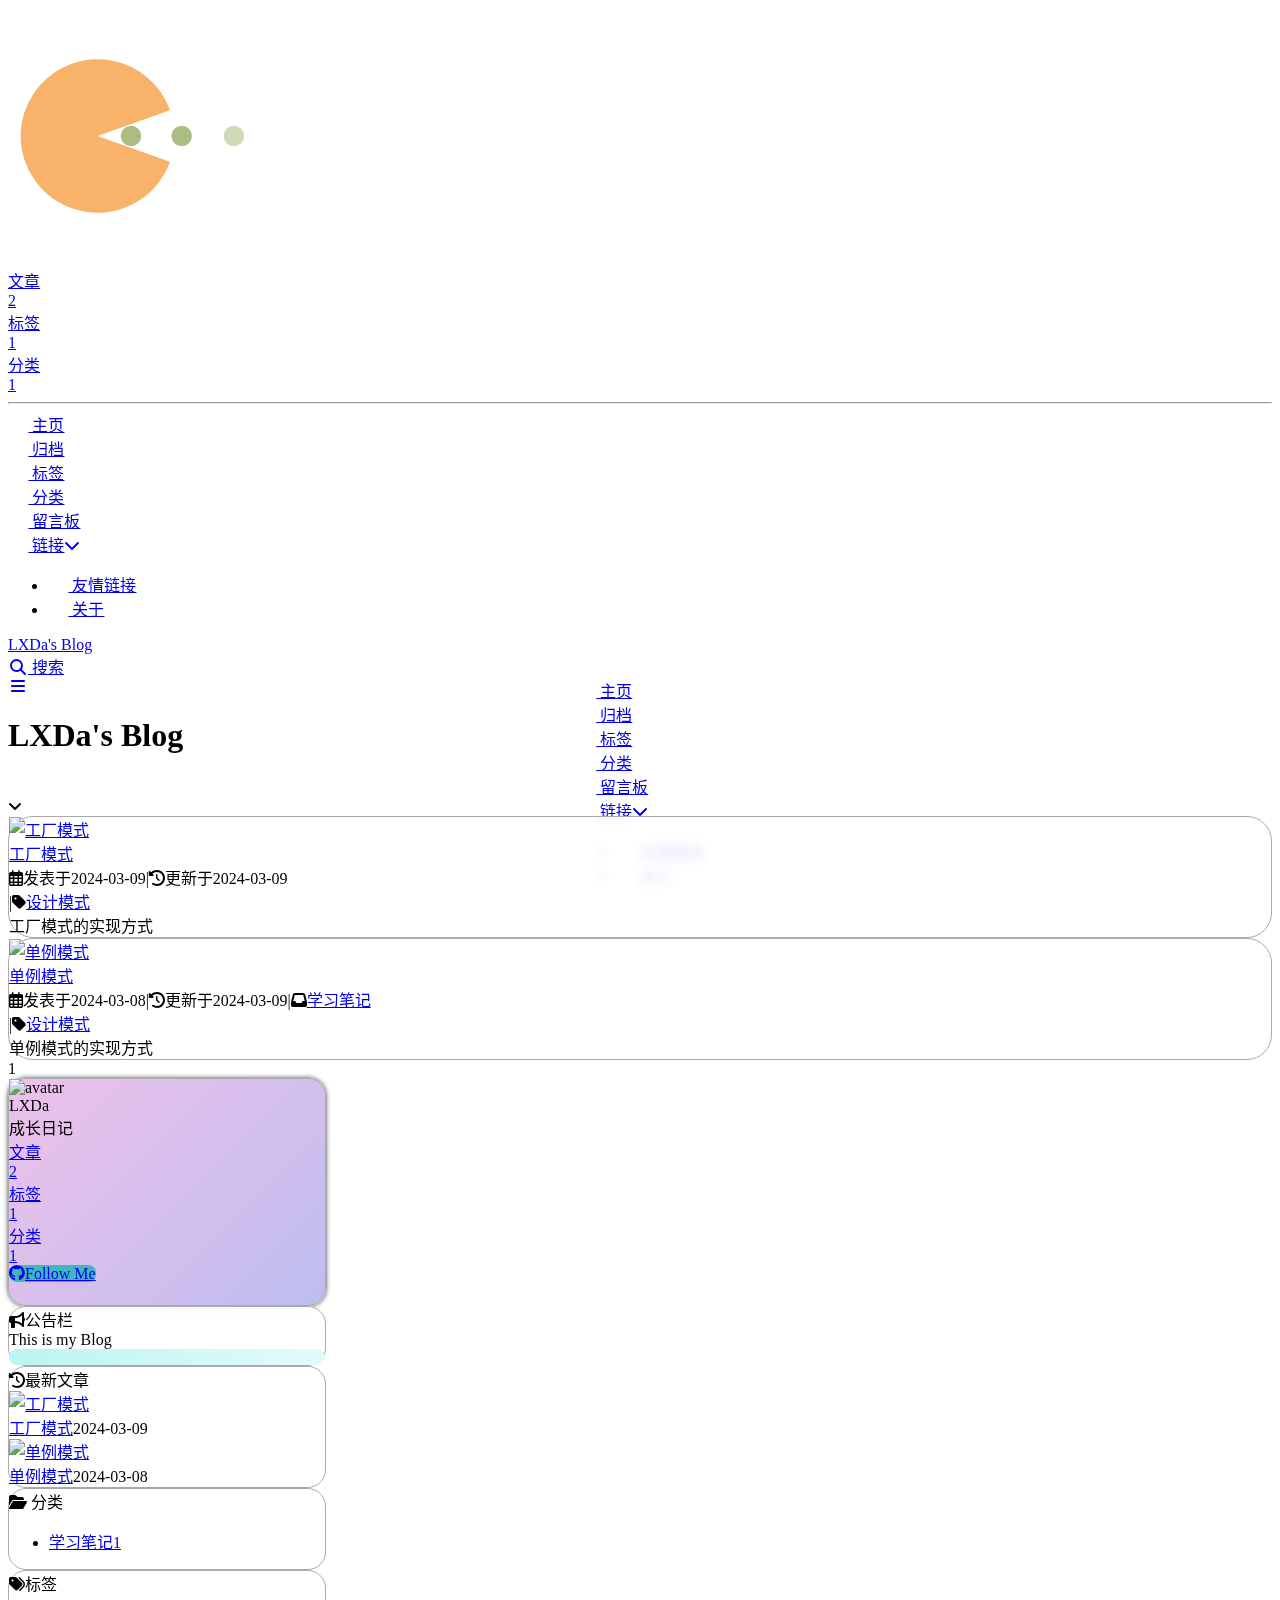
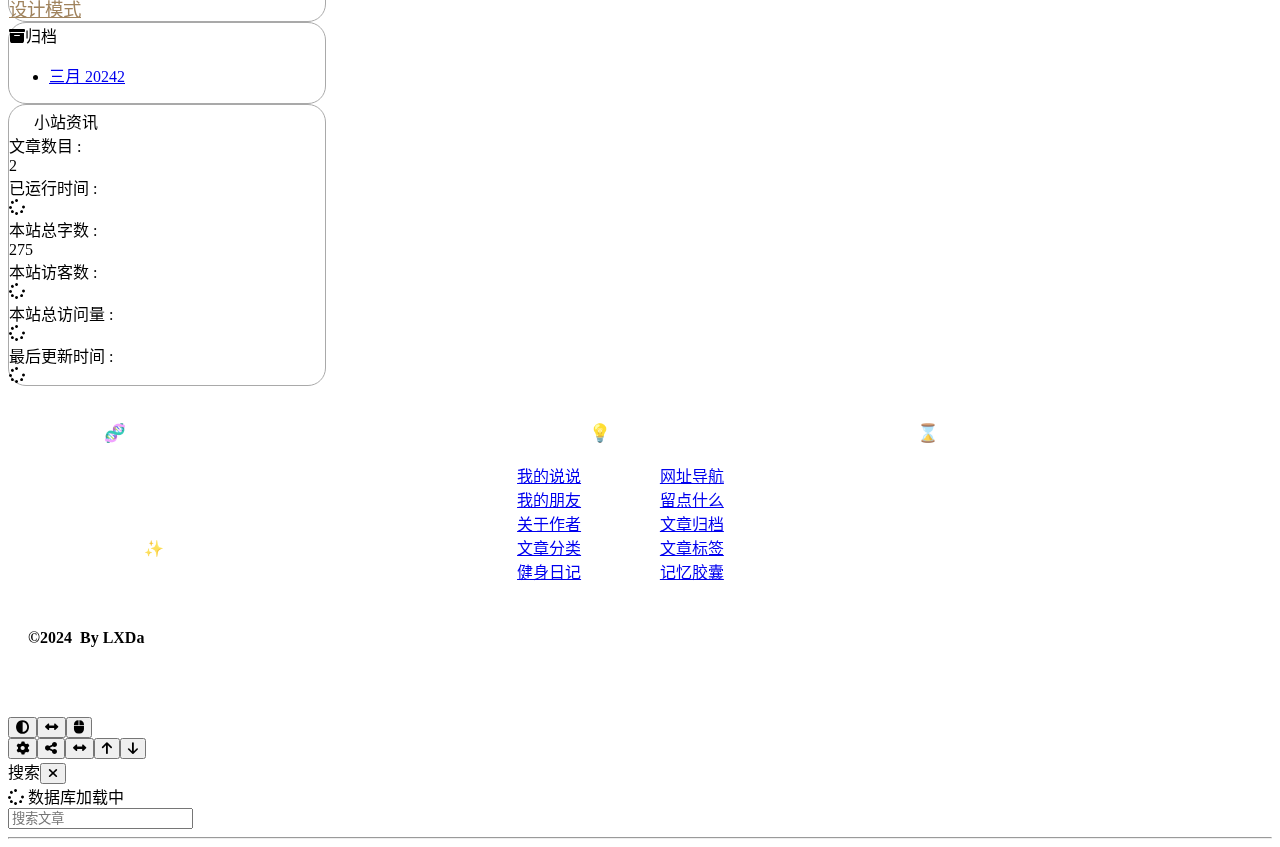
==== commit 84772b6e: "Site updated: 2024-03-11 15:04:46" ====
--- a/index.html
+++ b/index.html
@@ -1,18 +1,18 @@
 <!DOCTYPE html><html lang="zh-CN" data-theme="light"><head><meta charset="UTF-8"><meta http-equiv="X-UA-Compatible" content="IE=edge"><meta name="viewport" content="width=device-width, initial-scale=1.0,viewport-fit=cover"><title>LXDa's  Blog</title><meta name="author" content="LXDa"><meta name="copyright" content="LXDa"><meta name="format-detection" content="telephone=no"><meta name="theme-color" content="#ffffff"><meta name="description" content="成长日记">
 <meta property="og:type" content="website">
 <meta property="og:title" content="LXDa&#39;s  Blog">
-<meta property="og:url" content="http://localhost:4000/index.html">
+<meta property="og:url" content="https://lxdaa-blog.github.io/LXDaa-Blog.github.io/index.html">
 <meta property="og:site_name" content="LXDa&#39;s  Blog">
 <meta property="og:description" content="成长日记">
 <meta property="og:locale" content="zh_CN">
-<meta property="og:image" content="http://localhost:4000/imgs/%E5%A4%B4%E5%83%8F.jpg">
+<meta property="og:image" content="https://lxdaa-blog.github.io/LXDaa-Blog.github.io/imgs/%E5%A4%B4%E5%83%8F.jpg">
 <meta property="article:author" content="LXDa">
 <meta property="article:tag" content="博客">
 <meta name="twitter:card" content="summary">
-<meta name="twitter:image" content="http://localhost:4000/imgs/%E5%A4%B4%E5%83%8F.jpg"><link rel="shortcut icon" href="/img/favicon.png"><link rel="canonical" href="http://localhost:4000/index.html"><link rel="preconnect" href="//cdn.jsdelivr.net"/><link rel="preconnect" href="//fonts.googleapis.com" crossorigin=""/><link rel="preconnect" href="//busuanzi.ibruce.info"/><meta/><link rel="stylesheet" href="/css/index.css?v=4.13.0"><link rel="stylesheet" href="https://cdn.jsdelivr.net/npm/@fortawesome/fontawesome-free@6.5.1/css/all.min.css"><link rel="stylesheet" href="https://cdn.jsdelivr.net/npm/@fancyapps/ui@5.0.33/dist/fancybox/fancybox.min.css" media="print" onload="this.media='all'"><link rel="stylesheet" href="https://fonts.googleapis.com/css?family=Titillium+Web&amp;display=swap" media="print" onload="this.media='all'"><script>const GLOBAL_CONFIG = {
-  root: '/',
+<meta name="twitter:image" content="https://lxdaa-blog.github.io/LXDaa-Blog.github.io/imgs/%E5%A4%B4%E5%83%8F.jpg"><link rel="shortcut icon" href="/LXDaa-Blog.github.io/img/favicon.png"><link rel="canonical" href="https://lxdaa-blog.github.io/LXDaa-Blog.github.io/index.html"><link rel="preconnect" href="//cdn.jsdelivr.net"/><link rel="preconnect" href="//fonts.googleapis.com" crossorigin=""/><link rel="preconnect" href="//busuanzi.ibruce.info"/><meta/><link rel="stylesheet" href="/LXDaa-Blog.github.io/css/index.css?v=4.13.0"><link rel="stylesheet" href="https://cdn.jsdelivr.net/npm/@fortawesome/fontawesome-free@6.5.1/css/all.min.css"><link rel="stylesheet" href="https://cdn.jsdelivr.net/npm/@fancyapps/ui@5.0.33/dist/fancybox/fancybox.min.css" media="print" onload="this.media='all'"><link rel="stylesheet" href="https://fonts.googleapis.com/css?family=Titillium+Web&amp;display=swap" media="print" onload="this.media='all'"><script>const GLOBAL_CONFIG = {
+  root: '/LXDaa-Blog.github.io/',
   algolia: undefined,
-  localSearch: {"path":"/search.xml","preload":true,"top_n_per_article":1,"unescape":false,"languages":{"hits_empty":"找不到您查询的内容：${query}","hits_stats":"共找到 ${hits} 篇文章"}},
+  localSearch: {"path":"/LXDaa-Blog.github.io/search.xml","preload":true,"top_n_per_article":1,"unescape":false,"languages":{"hits_empty":"找不到您查询的内容：${query}","hits_stats":"共找到 ${hits} 篇文章"}},
   translate: undefined,
   noticeOutdate: undefined,
   highlight: {"plugin":"highlight.js","highlightCopy":true,"highlightLang":true,"highlightHeightLimit":200},
@@ -54,7 +54,7 @@
   isHome: true,
   isHighlightShrink: false,
   isToc: false,
-  postUpdate: '2024-03-10 22:48:32'
+  postUpdate: '2024-03-11 15:04:42'
 }</script><script>(win=>{
       win.saveToLocal = {
         set: (key, value, ttl) => {
@@ -181,14 +181,14 @@
 document.addEventListener('pjax:send', () => {
   Pace.restart()
 })
-</script><link rel="stylesheet" href="/css/progress_bar.css"/><script src="https://cdn.jsdelivr.net/npm/pace-js@1.2.4/pace.min.js"></script><div id="web_bg"></div><div id="sidebar"><div id="menu-mask"></div><div id="sidebar-menus"><div class="avatar-img is-center"><img src="/imgs/%E5%A4%B4%E5%83%8F.jpg" onerror="onerror=null;src='/img/friend_404.gif'" alt="avatar"/></div><div class="sidebar-site-data site-data is-center"><a href="/archives/"><div class="headline">文章</div><div class="length-num">2</div></a><a href="/tags/"><div class="headline">标签</div><div class="length-num">1</div></a><a href="/categories/"><div class="headline">分类</div><div class="length-num">1</div></a></div><hr class="custom-hr"/><div class="menus_items"><div class="menus_item"><a class="site-page faa-parent animated-hover" href="/"><i class="fa-fw icon-zhuye"></i><svg class="icon faa-tada" aria-hidden="true"><use xlink:href="#icon-zhuye"></use></svg><span> 主页</span></a></div><div class="menus_item"><a class="site-page faa-parent animated-hover" href="/archives/"><i class="fa-fw icon-guidang"></i><svg class="icon faa-tada" aria-hidden="true"><use xlink:href="#icon-guidang"></use></svg><span> 归档</span></a></div><div class="menus_item"><a class="site-page faa-parent animated-hover" href="/tags/"><i class="fa-fw icon-_biaoqian-"></i><svg class="icon faa-tada" aria-hidden="true"><use xlink:href="#icon-_biaoqian-"></use></svg><span> 标签</span></a></div><div class="menus_item"><a class="site-page faa-parent animated-hover" href="/categories/"><i class="fa-fw icon-fenlei1"></i><svg class="icon faa-tada" aria-hidden="true"><use xlink:href="#icon-fenlei1"></use></svg><span> 分类</span></a></div><div class="menus_item"><a class="site-page faa-parent animated-hover" href="/comments/"><i class="fa-fw icon-liuyanban"></i><svg class="icon faa-tada" aria-hidden="true"><use xlink:href="#icon-liuyanban"></use></svg><span> 留言板</span></a></div><div class="menus_item"><a class="site-page group faa-parent animated-hover hide" href="javascript:void(0);"><svg class="icon faa-tada" aria-hidden="true"><use xlink:href="#icon-lianjie1"></use></svg><span> 链接</span><i class="fas fa-chevron-down"></i></a><ul class="menus_item_child"><li><a class="site-page child faa-parent animated-hover" href="/link/"><svg class="icon faa-tada" aria-hidden="true"><use xlink:href="#icon-youqinglianjie"></use></svg><span> 友情链接</span></a></li><li><a class="site-page child faa-parent animated-hover" href="/about/"><svg class="icon faa-tada" aria-hidden="true"><use xlink:href="#icon-guanyu1"></use></svg><span> 关于</span></a></li></ul></div></div></div></div><div class="page home" id="body-wrap"><header class="full_page" id="page-header" style="background-image: url('/imgs/homepage.png')"><nav id="nav"><span id="blog-info"><a href="/" title="LXDa's  Blog"><span class="site-name">LXDa's  Blog</span></a></span><div id="menus"><div id="search-button"><a class="site-page social-icon search" href="javascript:void(0);"><i class="fas fa-search fa-fw"></i><span> 搜索</span></a></div><div class="menus_items"><div class="menus_item"><a class="site-page faa-parent animated-hover" href="/"><i class="fa-fw icon-zhuye"></i><svg class="icon faa-tada" aria-hidden="true"><use xlink:href="#icon-zhuye"></use></svg><span> 主页</span></a></div><div class="menus_item"><a class="site-page faa-parent animated-hover" href="/archives/"><i class="fa-fw icon-guidang"></i><svg class="icon faa-tada" aria-hidden="true"><use xlink:href="#icon-guidang"></use></svg><span> 归档</span></a></div><div class="menus_item"><a class="site-page faa-parent animated-hover" href="/tags/"><i class="fa-fw icon-_biaoqian-"></i><svg class="icon faa-tada" aria-hidden="true"><use xlink:href="#icon-_biaoqian-"></use></svg><span> 标签</span></a></div><div class="menus_item"><a class="site-page faa-parent animated-hover" href="/categories/"><i class="fa-fw icon-fenlei1"></i><svg class="icon faa-tada" aria-hidden="true"><use xlink:href="#icon-fenlei1"></use></svg><span> 分类</span></a></div><div class="menus_item"><a class="site-page faa-parent animated-hover" href="/comments/"><i class="fa-fw icon-liuyanban"></i><svg class="icon faa-tada" aria-hidden="true"><use xlink:href="#icon-liuyanban"></use></svg><span> 留言板</span></a></div><div class="menus_item"><a class="site-page group faa-parent animated-hover hide" href="javascript:void(0);"><svg class="icon faa-tada" aria-hidden="true"><use xlink:href="#icon-lianjie1"></use></svg><span> 链接</span><i class="fas fa-chevron-down"></i></a><ul class="menus_item_child"><li><a class="site-page child faa-parent animated-hover" href="/link/"><svg class="icon faa-tada" aria-hidden="true"><use xlink:href="#icon-youqinglianjie"></use></svg><span> 友情链接</span></a></li><li><a class="site-page child faa-parent animated-hover" href="/about/"><svg class="icon faa-tada" aria-hidden="true"><use xlink:href="#icon-guanyu1"></use></svg><span> 关于</span></a></li></ul></div></div><div id="toggle-menu"><a class="site-page" href="javascript:void(0);"><i class="fas fa-bars fa-fw"></i></a></div></div></nav><div id="site-info"><h1 id="site-title">LXDa's  Blog</h1><div id="site-subtitle"><span id="subtitle"></span></div><div id="site_social_icons"><a class="social-icon faa-parent animated-hover" href="https://space.bilibili.com/286688945" target="_blank" title="B站"><svg class="icon faa-tada" aria-hidden="true"><use xlink:href="#icon-wf_Bzhan"></use></svg></a></div></div><div id="scroll-down"><i class="fas fa-angle-down scroll-down-effects"></i></div></header><main class="layout" id="content-inner"><div class="recent-posts" id="recent-posts"><div class="recent-post-item"><div class="post_cover left"><a href="/2024/03/09/%E5%B7%A5%E5%8E%82%E6%A8%A1%E5%BC%8F/" title="工厂模式"><img class="post-bg" src="/imgs/cover/3.jpg" onerror="this.onerror=null;this.src='/img/404.jpg'" alt="工厂模式"></a></div><div class="recent-post-info"><a class="article-title" href="/2024/03/09/%E5%B7%A5%E5%8E%82%E6%A8%A1%E5%BC%8F/" title="工厂模式">工厂模式</a><div class="article-meta-wrap"><span class="post-meta-date"><i class="far fa-calendar-alt"></i><span class="article-meta-label">发表于</span><time class="post-meta-date-created" datetime="2024-03-09T00:00:00.000Z" title="发表于 2024-03-09 08:00:00">2024-03-09</time><span class="article-meta-separator">|</span><i class="fas fa-history"></i><span class="article-meta-label">更新于</span><time class="post-meta-date-updated" datetime="2024-03-09T10:38:39.227Z" title="更新于 2024-03-09 18:38:39">2024-03-09</time></span><span class="article-meta tags"><span class="article-meta-separator">|</span><i class="fas fa-tag"></i><a class="article-meta__tags" href="/tags/%E8%AE%BE%E8%AE%A1%E6%A8%A1%E5%BC%8F/">设计模式</a></span></div><div class="content">工厂模式的实现方式</div></div></div><div class="recent-post-item"><div class="post_cover right"><a href="/2024/03/08/%E5%8D%95%E4%BE%8B%E6%A8%A1%E5%BC%8F/" title="单例模式"><img class="post-bg" src="/imgs/cover/1.jpg" onerror="this.onerror=null;this.src='/img/404.jpg'" alt="单例模式"></a></div><div class="recent-post-info"><a class="article-title" href="/2024/03/08/%E5%8D%95%E4%BE%8B%E6%A8%A1%E5%BC%8F/" title="单例模式">单例模式</a><div class="article-meta-wrap"><span class="post-meta-date"><i class="far fa-calendar-alt"></i><span class="article-meta-label">发表于</span><time class="post-meta-date-created" datetime="2024-03-08T00:00:00.000Z" title="发表于 2024-03-08 08:00:00">2024-03-08</time><span class="article-meta-separator">|</span><i class="fas fa-history"></i><span class="article-meta-label">更新于</span><time class="post-meta-date-updated" datetime="2024-03-09T10:39:08.248Z" title="更新于 2024-03-09 18:39:08">2024-03-09</time></span><span class="article-meta"><span class="article-meta-separator">|</span><i class="fas fa-inbox"></i><a class="article-meta__categories" href="/categories/%E5%AD%A6%E4%B9%A0%E7%AC%94%E8%AE%B0/">学习笔记</a></span><span class="article-meta tags"><span class="article-meta-separator">|</span><i class="fas fa-tag"></i><a class="article-meta__tags" href="/tags/%E8%AE%BE%E8%AE%A1%E6%A8%A1%E5%BC%8F/">设计模式</a></span></div><div class="content">单例模式的实现方式</div></div></div><nav id="pagination"><div class="pagination"><span class="page-number current">1</span></div></nav></div><div class="aside-content" id="aside-content"><div class="card-widget card-info"><div class="is-center"><div class="avatar-img"><img src="/imgs/%E5%A4%B4%E5%83%8F.jpg" onerror="this.onerror=null;this.src='/img/friend_404.gif'" alt="avatar"/></div><div class="author-info__name">LXDa</div><div class="author-info__description">成长日记</div></div><div class="card-info-data site-data is-center"><a href="/archives/"><div class="headline">文章</div><div class="length-num">2</div></a><a href="/tags/"><div class="headline">标签</div><div class="length-num">1</div></a><a href="/categories/"><div class="headline">分类</div><div class="length-num">1</div></a></div><a id="card-info-btn" target="_blank" rel="noopener" href="https://github.com/xxxxxx"><i class="fab fa-github"></i><span>Follow Me</span></a><div class="card-info-social-icons is-center"><a class="social-icon faa-parent animated-hover" href="https://space.bilibili.com/286688945" target="_blank" title="B站"><svg class="icon faa-tada" aria-hidden="true"><use xlink:href="#icon-wf_Bzhan"></use></svg></a></div></div><div class="card-widget card-announcement"><div class="item-headline"><i class="fas fa-bullhorn fa-shake"></i><span>公告栏</span></div><div class="announcement_content">This is my Blog</div><div id="welcome-info"></div></div><div class="sticky_layout"><div class="card-widget card-recent-post"><div class="item-headline"><i class="fas fa-history"></i><span>最新文章</span></div><div class="aside-list"><div class="aside-list-item"><a class="thumbnail" href="/2024/03/09/%E5%B7%A5%E5%8E%82%E6%A8%A1%E5%BC%8F/" title="工厂模式"><img src="/imgs/cover/3.jpg" onerror="this.onerror=null;this.src='/img/404.jpg'" alt="工厂模式"/></a><div class="content"><a class="title" href="/2024/03/09/%E5%B7%A5%E5%8E%82%E6%A8%A1%E5%BC%8F/" title="工厂模式">工厂模式</a><time datetime="2024-03-09T00:00:00.000Z" title="发表于 2024-03-09 08:00:00">2024-03-09</time></div></div><div class="aside-list-item"><a class="thumbnail" href="/2024/03/08/%E5%8D%95%E4%BE%8B%E6%A8%A1%E5%BC%8F/" title="单例模式"><img src="/imgs/cover/1.jpg" onerror="this.onerror=null;this.src='/img/404.jpg'" alt="单例模式"/></a><div class="content"><a class="title" href="/2024/03/08/%E5%8D%95%E4%BE%8B%E6%A8%A1%E5%BC%8F/" title="单例模式">单例模式</a><time datetime="2024-03-08T00:00:00.000Z" title="发表于 2024-03-08 08:00:00">2024-03-08</time></div></div></div></div><div class="card-widget card-categories"><div class="item-headline">
+</script><link rel="stylesheet" href="/LXDaa-Blog.github.io/css/progress_bar.css"/><script src="https://cdn.jsdelivr.net/npm/pace-js@1.2.4/pace.min.js"></script><div id="web_bg"></div><div id="sidebar"><div id="menu-mask"></div><div id="sidebar-menus"><div class="avatar-img is-center"><img src="/LXDaa-Blog.github.io/imgs/%E5%A4%B4%E5%83%8F.jpg" onerror="onerror=null;src='/img/friend_404.gif'" alt="avatar"/></div><div class="sidebar-site-data site-data is-center"><a href="/LXDaa-Blog.github.io/archives/"><div class="headline">文章</div><div class="length-num">2</div></a><a href="/LXDaa-Blog.github.io/tags/"><div class="headline">标签</div><div class="length-num">1</div></a><a href="/LXDaa-Blog.github.io/categories/"><div class="headline">分类</div><div class="length-num">1</div></a></div><hr class="custom-hr"/><div class="menus_items"><div class="menus_item"><a class="site-page faa-parent animated-hover" href="/LXDaa-Blog.github.io/"><i class="fa-fw icon-zhuye"></i><svg class="icon faa-tada" aria-hidden="true"><use xlink:href="#icon-zhuye"></use></svg><span> 主页</span></a></div><div class="menus_item"><a class="site-page faa-parent animated-hover" href="/LXDaa-Blog.github.io/archives/"><i class="fa-fw icon-guidang"></i><svg class="icon faa-tada" aria-hidden="true"><use xlink:href="#icon-guidang"></use></svg><span> 归档</span></a></div><div class="menus_item"><a class="site-page faa-parent animated-hover" href="/LXDaa-Blog.github.io/tags/"><i class="fa-fw icon-_biaoqian-"></i><svg class="icon faa-tada" aria-hidden="true"><use xlink:href="#icon-_biaoqian-"></use></svg><span> 标签</span></a></div><div class="menus_item"><a class="site-page faa-parent animated-hover" href="/LXDaa-Blog.github.io/categories/"><i class="fa-fw icon-fenlei1"></i><svg class="icon faa-tada" aria-hidden="true"><use xlink:href="#icon-fenlei1"></use></svg><span> 分类</span></a></div><div class="menus_item"><a class="site-page faa-parent animated-hover" href="/LXDaa-Blog.github.io/comments/"><i class="fa-fw icon-liuyanban"></i><svg class="icon faa-tada" aria-hidden="true"><use xlink:href="#icon-liuyanban"></use></svg><span> 留言板</span></a></div><div class="menus_item"><a class="site-page group faa-parent animated-hover hide" href="javascript:void(0);"><svg class="icon faa-tada" aria-hidden="true"><use xlink:href="#icon-lianjie1"></use></svg><span> 链接</span><i class="fas fa-chevron-down"></i></a><ul class="menus_item_child"><li><a class="site-page child faa-parent animated-hover" href="/LXDaa-Blog.github.io/link/"><svg class="icon faa-tada" aria-hidden="true"><use xlink:href="#icon-youqinglianjie"></use></svg><span> 友情链接</span></a></li><li><a class="site-page child faa-parent animated-hover" href="/LXDaa-Blog.github.io/about/"><svg class="icon faa-tada" aria-hidden="true"><use xlink:href="#icon-guanyu1"></use></svg><span> 关于</span></a></li></ul></div></div></div></div><div class="page home" id="body-wrap"><header class="full_page" id="page-header" style="background-image: url('/LXDaa-Blog.github.io/imgs/homepage.png')"><nav id="nav"><span id="blog-info"><a href="/LXDaa-Blog.github.io/" title="LXDa's  Blog"><span class="site-name">LXDa's  Blog</span></a></span><div id="menus"><div id="search-button"><a class="site-page social-icon search" href="javascript:void(0);"><i class="fas fa-search fa-fw"></i><span> 搜索</span></a></div><div class="menus_items"><div class="menus_item"><a class="site-page faa-parent animated-hover" href="/LXDaa-Blog.github.io/"><i class="fa-fw icon-zhuye"></i><svg class="icon faa-tada" aria-hidden="true"><use xlink:href="#icon-zhuye"></use></svg><span> 主页</span></a></div><div class="menus_item"><a class="site-page faa-parent animated-hover" href="/LXDaa-Blog.github.io/archives/"><i class="fa-fw icon-guidang"></i><svg class="icon faa-tada" aria-hidden="true"><use xlink:href="#icon-guidang"></use></svg><span> 归档</span></a></div><div class="menus_item"><a class="site-page faa-parent animated-hover" href="/LXDaa-Blog.github.io/tags/"><i class="fa-fw icon-_biaoqian-"></i><svg class="icon faa-tada" aria-hidden="true"><use xlink:href="#icon-_biaoqian-"></use></svg><span> 标签</span></a></div><div class="menus_item"><a class="site-page faa-parent animated-hover" href="/LXDaa-Blog.github.io/categories/"><i class="fa-fw icon-fenlei1"></i><svg class="icon faa-tada" aria-hidden="true"><use xlink:href="#icon-fenlei1"></use></svg><span> 分类</span></a></div><div class="menus_item"><a class="site-page faa-parent animated-hover" href="/LXDaa-Blog.github.io/comments/"><i class="fa-fw icon-liuyanban"></i><svg class="icon faa-tada" aria-hidden="true"><use xlink:href="#icon-liuyanban"></use></svg><span> 留言板</span></a></div><div class="menus_item"><a class="site-page group faa-parent animated-hover hide" href="javascript:void(0);"><svg class="icon faa-tada" aria-hidden="true"><use xlink:href="#icon-lianjie1"></use></svg><span> 链接</span><i class="fas fa-chevron-down"></i></a><ul class="menus_item_child"><li><a class="site-page child faa-parent animated-hover" href="/LXDaa-Blog.github.io/link/"><svg class="icon faa-tada" aria-hidden="true"><use xlink:href="#icon-youqinglianjie"></use></svg><span> 友情链接</span></a></li><li><a class="site-page child faa-parent animated-hover" href="/LXDaa-Blog.github.io/about/"><svg class="icon faa-tada" aria-hidden="true"><use xlink:href="#icon-guanyu1"></use></svg><span> 关于</span></a></li></ul></div></div><div id="toggle-menu"><a class="site-page" href="javascript:void(0);"><i class="fas fa-bars fa-fw"></i></a></div></div></nav><div id="site-info"><h1 id="site-title">LXDa's  Blog</h1><div id="site-subtitle"><span id="subtitle"></span></div><div id="site_social_icons"><a class="social-icon faa-parent animated-hover" href="https://space.bilibili.com/286688945" target="_blank" title="B站"><svg class="icon faa-tada" aria-hidden="true"><use xlink:href="#icon-wf_Bzhan"></use></svg></a></div></div><div id="scroll-down"><i class="fas fa-angle-down scroll-down-effects"></i></div></header><main class="layout" id="content-inner"><div class="recent-posts" id="recent-posts"><div class="recent-post-item"><div class="post_cover left"><a href="/LXDaa-Blog.github.io/2024/03/09/%E5%B7%A5%E5%8E%82%E6%A8%A1%E5%BC%8F/" title="工厂模式"><img class="post-bg" src="/LXDaa-Blog.github.io/imgs/cover/3.jpg" onerror="this.onerror=null;this.src='/LXDaa-Blog.github.io/img/404.jpg'" alt="工厂模式"></a></div><div class="recent-post-info"><a class="article-title" href="/LXDaa-Blog.github.io/2024/03/09/%E5%B7%A5%E5%8E%82%E6%A8%A1%E5%BC%8F/" title="工厂模式">工厂模式</a><div class="article-meta-wrap"><span class="post-meta-date"><i class="far fa-calendar-alt"></i><span class="article-meta-label">发表于</span><time class="post-meta-date-created" datetime="2024-03-09T00:00:00.000Z" title="发表于 2024-03-09 08:00:00">2024-03-09</time><span class="article-meta-separator">|</span><i class="fas fa-history"></i><span class="article-meta-label">更新于</span><time class="post-meta-date-updated" datetime="2024-03-09T10:38:39.227Z" title="更新于 2024-03-09 18:38:39">2024-03-09</time></span><span class="article-meta tags"><span class="article-meta-separator">|</span><i class="fas fa-tag"></i><a class="article-meta__tags" href="/LXDaa-Blog.github.io/tags/%E8%AE%BE%E8%AE%A1%E6%A8%A1%E5%BC%8F/">设计模式</a></span></div><div class="content">工厂模式的实现方式</div></div></div><div class="recent-post-item"><div class="post_cover right"><a href="/LXDaa-Blog.github.io/2024/03/08/%E5%8D%95%E4%BE%8B%E6%A8%A1%E5%BC%8F/" title="单例模式"><img class="post-bg" src="/LXDaa-Blog.github.io/imgs/cover/1.jpg" onerror="this.onerror=null;this.src='/LXDaa-Blog.github.io/img/404.jpg'" alt="单例模式"></a></div><div class="recent-post-info"><a class="article-title" href="/LXDaa-Blog.github.io/2024/03/08/%E5%8D%95%E4%BE%8B%E6%A8%A1%E5%BC%8F/" title="单例模式">单例模式</a><div class="article-meta-wrap"><span class="post-meta-date"><i class="far fa-calendar-alt"></i><span class="article-meta-label">发表于</span><time class="post-meta-date-created" datetime="2024-03-08T00:00:00.000Z" title="发表于 2024-03-08 08:00:00">2024-03-08</time><span class="article-meta-separator">|</span><i class="fas fa-history"></i><span class="article-meta-label">更新于</span><time class="post-meta-date-updated" datetime="2024-03-09T10:39:08.248Z" title="更新于 2024-03-09 18:39:08">2024-03-09</time></span><span class="article-meta"><span class="article-meta-separator">|</span><i class="fas fa-inbox"></i><a class="article-meta__categories" href="/LXDaa-Blog.github.io/categories/%E5%AD%A6%E4%B9%A0%E7%AC%94%E8%AE%B0/">学习笔记</a></span><span class="article-meta tags"><span class="article-meta-separator">|</span><i class="fas fa-tag"></i><a class="article-meta__tags" href="/LXDaa-Blog.github.io/tags/%E8%AE%BE%E8%AE%A1%E6%A8%A1%E5%BC%8F/">设计模式</a></span></div><div class="content">单例模式的实现方式</div></div></div><nav id="pagination"><div class="pagination"><span class="page-number current">1</span></div></nav></div><div class="aside-content" id="aside-content"><div class="card-widget card-info"><div class="is-center"><div class="avatar-img"><img src="/LXDaa-Blog.github.io/imgs/%E5%A4%B4%E5%83%8F.jpg" onerror="this.onerror=null;this.src='/LXDaa-Blog.github.io/img/friend_404.gif'" alt="avatar"/></div><div class="author-info__name">LXDa</div><div class="author-info__description">成长日记</div></div><div class="card-info-data site-data is-center"><a href="/LXDaa-Blog.github.io/archives/"><div class="headline">文章</div><div class="length-num">2</div></a><a href="/LXDaa-Blog.github.io/tags/"><div class="headline">标签</div><div class="length-num">1</div></a><a href="/LXDaa-Blog.github.io/categories/"><div class="headline">分类</div><div class="length-num">1</div></a></div><a id="card-info-btn" target="_blank" rel="noopener" href="https://github.com/xxxxxx"><i class="fab fa-github"></i><span>Follow Me</span></a><div class="card-info-social-icons is-center"><a class="social-icon faa-parent animated-hover" href="https://space.bilibili.com/286688945" target="_blank" title="B站"><svg class="icon faa-tada" aria-hidden="true"><use xlink:href="#icon-wf_Bzhan"></use></svg></a></div></div><div class="card-widget card-announcement"><div class="item-headline"><i class="fas fa-bullhorn fa-shake"></i><span>公告栏</span></div><div class="announcement_content">This is my Blog</div><div id="welcome-info"></div></div><div class="sticky_layout"><div class="card-widget card-recent-post"><div class="item-headline"><i class="fas fa-history"></i><span>最新文章</span></div><div class="aside-list"><div class="aside-list-item"><a class="thumbnail" href="/LXDaa-Blog.github.io/2024/03/09/%E5%B7%A5%E5%8E%82%E6%A8%A1%E5%BC%8F/" title="工厂模式"><img src="/LXDaa-Blog.github.io/imgs/cover/3.jpg" onerror="this.onerror=null;this.src='/LXDaa-Blog.github.io/img/404.jpg'" alt="工厂模式"/></a><div class="content"><a class="title" href="/LXDaa-Blog.github.io/2024/03/09/%E5%B7%A5%E5%8E%82%E6%A8%A1%E5%BC%8F/" title="工厂模式">工厂模式</a><time datetime="2024-03-09T00:00:00.000Z" title="发表于 2024-03-09 08:00:00">2024-03-09</time></div></div><div class="aside-list-item"><a class="thumbnail" href="/LXDaa-Blog.github.io/2024/03/08/%E5%8D%95%E4%BE%8B%E6%A8%A1%E5%BC%8F/" title="单例模式"><img src="/LXDaa-Blog.github.io/imgs/cover/1.jpg" onerror="this.onerror=null;this.src='/LXDaa-Blog.github.io/img/404.jpg'" alt="单例模式"/></a><div class="content"><a class="title" href="/LXDaa-Blog.github.io/2024/03/08/%E5%8D%95%E4%BE%8B%E6%A8%A1%E5%BC%8F/" title="单例模式">单例模式</a><time datetime="2024-03-08T00:00:00.000Z" title="发表于 2024-03-08 08:00:00">2024-03-08</time></div></div></div></div><div class="card-widget card-categories"><div class="item-headline">
             <i class="fas fa-folder-open"></i>
             <span>分类</span>
             
             </div>
             <ul class="card-category-list" id="aside-cat-list">
-            <li class="card-category-list-item "><a class="card-category-list-link" href="/categories/%E5%AD%A6%E4%B9%A0%E7%AC%94%E8%AE%B0/"><span class="card-category-list-name">学习笔记</span><span class="card-category-list-count">1</span></a></li>
-            </ul></div><div class="card-widget card-tags"><div class="item-headline"><i class="fas fa-tags"></i><span>标签</span></div><div class="card-tag-cloud"><a href="/tags/%E8%AE%BE%E8%AE%A1%E6%A8%A1%E5%BC%8F/" style="font-size: 1.15em; color: rgb(150, 107, 190)">设计模式</a></div></div><div class="card-widget card-archives"><div class="item-headline"><i class="fas fa-archive"></i><span>归档</span></div><ul class="card-archive-list"><li class="card-archive-list-item"><a class="card-archive-list-link" href="/archives/2024/03/"><span class="card-archive-list-date">三月 2024</span><span class="card-archive-list-count">2</span></a></li></ul></div><div class="card-widget card-webinfo"><div class="item-headline"><!--i.fas.fa-chart-line--><a class="faa-parent animated-hover"><svg class="faa-tada icon" style="height:25px;width:25px;fill:currentColor;position:relative;top:5px" aria-hidden="true"><use xlink:href="#icon-wangzhantongji"></use></svg></a><span>小站资讯</span></div><div class="webinfo"><div class="webinfo-item"><div class="item-name">文章数目 :</div><div class="item-count">2</div></div><div class="webinfo-item"><div class="item-name">已运行时间 :</div><div class="item-count" id="runtimeshow" data-publishDate="2024-03-07T16:00:00.000Z"><i class="fa-solid fa-spinner fa-spin"></i></div></div><div class="webinfo-item"><div class="item-name">本站总字数 :</div><div class="item-count">275</div></div><div class="webinfo-item"><div class="item-name">本站访客数 :</div><div class="item-count" id="busuanzi_value_site_uv"><i class="fa-solid fa-spinner fa-spin"></i></div></div><div class="webinfo-item"><div class="item-name">本站总访问量 :</div><div class="item-count" id="busuanzi_value_site_pv"><i class="fa-solid fa-spinner fa-spin"></i></div></div><div class="webinfo-item"><div class="item-name">最后更新时间 :</div><div class="item-count" id="last-push-date" data-lastPushDate="2024-03-10T14:48:32.452Z"><i class="fa-solid fa-spinner fa-spin"></i></div></div></div></div></div></div></main><footer id="footer"><div id="footer-wrap"><div id="ft"><div class="ft-item-1"><div class="t-top"><div class="t-t-l"><p class="ft-t t-l-t">格言🧬</p><div class="bg-ad"><div>再看看那个光点，它就在这里，这是家园，这是我们 —— 你所爱的每一个人，你认识的一个人，你听说过的每一个人，曾经有过的每一个人，都在它上面度过他们的一生✨</div><div class="btn-xz-box"><a class="btn-xz" target="_blank" rel="noopener" href="https://stellarium.org/">点击开启星辰之旅</a></div></div></div><div class="t-t-r"><p class="ft-t t-l-t">猜你想看💡</p><ul class="ft-links"><li><a href="/posts/eec9786.html">我的说说</a><a href="/box/nav/">网址导航</a></li><li><a href="/social/link/">我的朋友</a><a href="/comments/">留点什么</a></li><li><a href="/personal/about/">关于作者</a><a href="/archives/">文章归档</a></li><li><a href="/categories/">文章分类</a><a href="/tags/">文章标签</a></li><li><a href="/box/Gallery/">健身日记</a><a href="/personal/bb/">记忆胶囊</a></li></ul></div></div></div><div class="ft-item-2"><p class="ft-t">推荐友链⌛</p><div class="ft-img-group"></div></div></div><div class="copyright"><span><b>&copy;2024</b></span><span><b>&nbsp;&nbsp;By LXDa</b></span></div><div id="workboard"></div><p id="ghbdages"><a class="github-badge" target="_blank" href="https://hexo.io/" style="margin-inline:5px" title="博客框架为Hexo_v6.3.0"><img src="https://sourcebucket.s3.ladydaily.com/badge/Frame-Hexo-blue.svg" alt=""/></a><a class="github-badge" target="_blank" href="https://butterfly.js.org/" style="margin-inline:5px" title="主题版本Butterfly_v4.3.1"><img src="https://sourcebucket.s3.ladydaily.com/badge/Theme-Butterfly-6513df.svg" alt=""/></a><a class="github-badge" target="_blank" href="https://github.com/" style="margin-inline:5px" title="本网站源码由Github提供存储仓库"><img src=" https://sourcebucket.s3.ladydaily.com/badge/Source-Github-d021d6.svg" alt=""/></a></p></div></footer></div><div id="rightside"><div id="rightside-config-hide"><button id="darkmode" type="button" title="浅色和深色模式转换"><i class="fas fa-adjust"></i></button><button id="hide-aside-btn" type="button" title="单栏和双栏切换"><i class="fas fa-arrows-alt-h"></i></button><button class="share" type="button" title="右键模式" onclick="changeMouseMode()"><i class="fas fa-mouse"></i></button></div><div id="rightside-config-show"><button id="rightside-config" type="button" title="设置"><i class="fas fa-cog fa-spin"></i></button><button class="share" type="button" title="分享链接" onclick="share()"><i class="fas fa-share-nodes"></i></button><button id="hide-aside-btn" type="button" title="单栏和双栏切换"><i class="fas fa-arrows-alt-h"></i></button><button id="go-up" type="button" title="回到顶部"><span class="scroll-percent"></span><i class="fas fa-arrow-up"></i></button><button id="go-down" type="button" title="直达底部" onclick="btf.scrollToDest(document.body.scrollHeight, 500)"><i class="fas fa-arrow-down"></i></button></div></div><div class="js-pjax" id="rightMenu"><div class="rightMenu-group rightMenu-small"><a class="rightMenu-item" href="javascript:window.history.back();"><i class="fa fa-arrow-left"></i></a><a class="rightMenu-item" href="javascript:window.history.forward();"><i class="fa fa-arrow-right"></i></a><a class="rightMenu-item" href="javascript:window.location.reload();"><i class="fa fa-refresh"></i></a><a class="rightMenu-item" href="javascript:rmf.scrollToTop();"><i class="fa fa-arrow-up"></i></a></div><div class="rightMenu-group rightMenu-line hide" id="menu-text"><a class="rightMenu-item" href="javascript:rmf.copySelect();"><i class="fa fa-copy"></i><span>复制</span></a><a class="rightMenu-item" href="javascript:window.open(&quot;https://www.baidu.com/s?wd=&quot;+window.getSelection().toString());window.location.reload();"><i class="fa fa-search"></i><span>百度搜索</span></a></div><div class="rightMenu-group rightMenu-line hide" id="menu-too"><a class="rightMenu-item" href="javascript:window.open(window.getSelection().toString());window.location.reload();"><i class="fa fa-link"></i><span>转到链接</span></a></div><div class="rightMenu-group rightMenu-line hide" id="menu-paste"><a class="rightMenu-item" href="javascript:rmf.paste()"><i class="fa fa-copy"></i><span>粘贴</span></a></div><div class="rightMenu-group rightMenu-line hide" id="menu-post"><a class="rightMenu-item" href="#post-comment"><i class="fas fa-comment"></i><span>空降评论</span></a><a class="rightMenu-item" href="javascript:rmf.copyWordsLink()"><i class="fa fa-link"></i><span>复制本文地址</span></a></div><div class="rightMenu-group rightMenu-line hide" id="menu-to"><a class="rightMenu-item" href="javascript:rmf.openWithNewTab()"><i class="fa fa-window-restore"></i><span>新窗口打开</span></a><a class="rightMenu-item" id="menu-too" href="javascript:rmf.open()"><i class="fa fa-link"></i><span>转到链接</span></a><a class="rightMenu-item" href="javascript:rmf.copyLink()"><i class="fa fa-copy"></i><span>复制链接</span></a></div><div class="rightMenu-group rightMenu-line hide" id="menu-img"><a class="rightMenu-item" href="javascript:rmf.saveAs()"><i class="fa fa-download"></i><span>保存图片</span></a><a class="rightMenu-item" href="javascript:rmf.openWithNewTab()"><i class="fa fa-window-restore"></i><span>在新窗口打开</span></a><a class="rightMenu-item" href="javascript:rmf.copyLink()"><i class="fa fa-copy"></i><span>复制图片链接</span></a></div><div class="rightMenu-group rightMenu-line"><a class="rightMenu-item" href="javascript:randomPost()"><i class="fa fa-paper-plane"></i><span>随便逛逛</span></a><a class="rightMenu-item" href="javascript:switchNightMode();"><i class="fa fa-moon"></i><span>昼夜切换</span></a><a class="rightMenu-item" href="/personal/about/"><i class="fa fa-info-circle"></i><span>关于博客</span></a><a class="rightMenu-item" href="javascript:toggleWinbox();"><i class="fas fa-cog"></i><span>美化设置</span></a><a class="rightMenu-item" href="javascript:rmf.fullScreen();"><i class="fas fa-expand"></i><span>切换全屏</span></a><a class="rightMenu-item" href="javascript:window.print();"><i class="fa-solid fa-print"></i><span>打印页面</span></a></div></div><div><script src="/js/utils.js?v=4.13.0"></script><script src="/js/main.js?v=4.13.0"></script><script src="https://cdn.jsdelivr.net/npm/@fancyapps/ui@5.0.33/dist/fancybox/fancybox.umd.min.js"></script><script src="https://cdn.jsdelivr.net/npm/instant.page@5.2.0/instantpage.min.js" type="module"></script><script>function panguFn () {
+            <li class="card-category-list-item "><a class="card-category-list-link" href="/LXDaa-Blog.github.io/categories/%E5%AD%A6%E4%B9%A0%E7%AC%94%E8%AE%B0/"><span class="card-category-list-name">学习笔记</span><span class="card-category-list-count">1</span></a></li>
+            </ul></div><div class="card-widget card-tags"><div class="item-headline"><i class="fas fa-tags"></i><span>标签</span></div><div class="card-tag-cloud"><a href="/LXDaa-Blog.github.io/tags/%E8%AE%BE%E8%AE%A1%E6%A8%A1%E5%BC%8F/" style="font-size: 1.15em; color: rgb(160, 131, 93)">设计模式</a></div></div><div class="card-widget card-archives"><div class="item-headline"><i class="fas fa-archive"></i><span>归档</span></div><ul class="card-archive-list"><li class="card-archive-list-item"><a class="card-archive-list-link" href="/LXDaa-Blog.github.io/archives/2024/03/"><span class="card-archive-list-date">三月 2024</span><span class="card-archive-list-count">2</span></a></li></ul></div><div class="card-widget card-webinfo"><div class="item-headline"><!--i.fas.fa-chart-line--><a class="faa-parent animated-hover"><svg class="faa-tada icon" style="height:25px;width:25px;fill:currentColor;position:relative;top:5px" aria-hidden="true"><use xlink:href="#icon-wangzhantongji"></use></svg></a><span>小站资讯</span></div><div class="webinfo"><div class="webinfo-item"><div class="item-name">文章数目 :</div><div class="item-count">2</div></div><div class="webinfo-item"><div class="item-name">已运行时间 :</div><div class="item-count" id="runtimeshow" data-publishDate="2024-03-07T16:00:00.000Z"><i class="fa-solid fa-spinner fa-spin"></i></div></div><div class="webinfo-item"><div class="item-name">本站总字数 :</div><div class="item-count">275</div></div><div class="webinfo-item"><div class="item-name">本站访客数 :</div><div class="item-count" id="busuanzi_value_site_uv"><i class="fa-solid fa-spinner fa-spin"></i></div></div><div class="webinfo-item"><div class="item-name">本站总访问量 :</div><div class="item-count" id="busuanzi_value_site_pv"><i class="fa-solid fa-spinner fa-spin"></i></div></div><div class="webinfo-item"><div class="item-name">最后更新时间 :</div><div class="item-count" id="last-push-date" data-lastPushDate="2024-03-11T07:04:42.260Z"><i class="fa-solid fa-spinner fa-spin"></i></div></div></div></div></div></div></main><footer id="footer"><div id="footer-wrap"><div id="ft"><div class="ft-item-1"><div class="t-top"><div class="t-t-l"><p class="ft-t t-l-t">格言🧬</p><div class="bg-ad"><div>再看看那个光点，它就在这里，这是家园，这是我们 —— 你所爱的每一个人，你认识的一个人，你听说过的每一个人，曾经有过的每一个人，都在它上面度过他们的一生✨</div><div class="btn-xz-box"><a class="btn-xz" target="_blank" rel="noopener" href="https://stellarium.org/">点击开启星辰之旅</a></div></div></div><div class="t-t-r"><p class="ft-t t-l-t">猜你想看💡</p><ul class="ft-links"><li><a href="/posts/eec9786.html">我的说说</a><a href="/box/nav/">网址导航</a></li><li><a href="/social/link/">我的朋友</a><a href="/comments/">留点什么</a></li><li><a href="/personal/about/">关于作者</a><a href="/archives/">文章归档</a></li><li><a href="/categories/">文章分类</a><a href="/tags/">文章标签</a></li><li><a href="/box/Gallery/">健身日记</a><a href="/personal/bb/">记忆胶囊</a></li></ul></div></div></div><div class="ft-item-2"><p class="ft-t">推荐友链⌛</p><div class="ft-img-group"></div></div></div><div class="copyright"><span><b>&copy;2024</b></span><span><b>&nbsp;&nbsp;By LXDa</b></span></div><div id="workboard"></div><p id="ghbdages"><a class="github-badge" target="_blank" href="https://hexo.io/" style="margin-inline:5px" title="博客框架为Hexo_v6.3.0"><img src="https://sourcebucket.s3.ladydaily.com/badge/Frame-Hexo-blue.svg" alt=""/></a><a class="github-badge" target="_blank" href="https://butterfly.js.org/" style="margin-inline:5px" title="主题版本Butterfly_v4.3.1"><img src="https://sourcebucket.s3.ladydaily.com/badge/Theme-Butterfly-6513df.svg" alt=""/></a><a class="github-badge" target="_blank" href="https://github.com/" style="margin-inline:5px" title="本网站源码由Github提供存储仓库"><img src=" https://sourcebucket.s3.ladydaily.com/badge/Source-Github-d021d6.svg" alt=""/></a></p></div></footer></div><div id="rightside"><div id="rightside-config-hide"><button id="darkmode" type="button" title="浅色和深色模式转换"><i class="fas fa-adjust"></i></button><button id="hide-aside-btn" type="button" title="单栏和双栏切换"><i class="fas fa-arrows-alt-h"></i></button><button class="share" type="button" title="右键模式" onclick="changeMouseMode()"><i class="fas fa-mouse"></i></button></div><div id="rightside-config-show"><button id="rightside-config" type="button" title="设置"><i class="fas fa-cog fa-spin"></i></button><button class="share" type="button" title="分享链接" onclick="share()"><i class="fas fa-share-nodes"></i></button><button id="hide-aside-btn" type="button" title="单栏和双栏切换"><i class="fas fa-arrows-alt-h"></i></button><button id="go-up" type="button" title="回到顶部"><span class="scroll-percent"></span><i class="fas fa-arrow-up"></i></button><button id="go-down" type="button" title="直达底部" onclick="btf.scrollToDest(document.body.scrollHeight, 500)"><i class="fas fa-arrow-down"></i></button></div></div><div class="js-pjax" id="rightMenu"><div class="rightMenu-group rightMenu-small"><a class="rightMenu-item" href="javascript:window.history.back();"><i class="fa fa-arrow-left"></i></a><a class="rightMenu-item" href="javascript:window.history.forward();"><i class="fa fa-arrow-right"></i></a><a class="rightMenu-item" href="javascript:window.location.reload();"><i class="fa fa-refresh"></i></a><a class="rightMenu-item" href="javascript:rmf.scrollToTop();"><i class="fa fa-arrow-up"></i></a></div><div class="rightMenu-group rightMenu-line hide" id="menu-text"><a class="rightMenu-item" href="javascript:rmf.copySelect();"><i class="fa fa-copy"></i><span>复制</span></a><a class="rightMenu-item" href="javascript:window.open(&quot;https://www.baidu.com/s?wd=&quot;+window.getSelection().toString());window.location.reload();"><i class="fa fa-search"></i><span>百度搜索</span></a></div><div class="rightMenu-group rightMenu-line hide" id="menu-too"><a class="rightMenu-item" href="javascript:window.open(window.getSelection().toString());window.location.reload();"><i class="fa fa-link"></i><span>转到链接</span></a></div><div class="rightMenu-group rightMenu-line hide" id="menu-paste"><a class="rightMenu-item" href="javascript:rmf.paste()"><i class="fa fa-copy"></i><span>粘贴</span></a></div><div class="rightMenu-group rightMenu-line hide" id="menu-post"><a class="rightMenu-item" href="#post-comment"><i class="fas fa-comment"></i><span>空降评论</span></a><a class="rightMenu-item" href="javascript:rmf.copyWordsLink()"><i class="fa fa-link"></i><span>复制本文地址</span></a></div><div class="rightMenu-group rightMenu-line hide" id="menu-to"><a class="rightMenu-item" href="javascript:rmf.openWithNewTab()"><i class="fa fa-window-restore"></i><span>新窗口打开</span></a><a class="rightMenu-item" id="menu-too" href="javascript:rmf.open()"><i class="fa fa-link"></i><span>转到链接</span></a><a class="rightMenu-item" href="javascript:rmf.copyLink()"><i class="fa fa-copy"></i><span>复制链接</span></a></div><div class="rightMenu-group rightMenu-line hide" id="menu-img"><a class="rightMenu-item" href="javascript:rmf.saveAs()"><i class="fa fa-download"></i><span>保存图片</span></a><a class="rightMenu-item" href="javascript:rmf.openWithNewTab()"><i class="fa fa-window-restore"></i><span>在新窗口打开</span></a><a class="rightMenu-item" href="javascript:rmf.copyLink()"><i class="fa fa-copy"></i><span>复制图片链接</span></a></div><div class="rightMenu-group rightMenu-line"><a class="rightMenu-item" href="javascript:randomPost()"><i class="fa fa-paper-plane"></i><span>随便逛逛</span></a><a class="rightMenu-item" href="javascript:switchNightMode();"><i class="fa fa-moon"></i><span>昼夜切换</span></a><a class="rightMenu-item" href="/personal/about/"><i class="fa fa-info-circle"></i><span>关于博客</span></a><a class="rightMenu-item" href="javascript:toggleWinbox();"><i class="fas fa-cog"></i><span>美化设置</span></a><a class="rightMenu-item" href="javascript:rmf.fullScreen();"><i class="fas fa-expand"></i><span>切换全屏</span></a><a class="rightMenu-item" href="javascript:window.print();"><i class="fa-solid fa-print"></i><span>打印页面</span></a></div></div><div><script src="/LXDaa-Blog.github.io/js/utils.js?v=4.13.0"></script><script src="/LXDaa-Blog.github.io/js/main.js?v=4.13.0"></script><script src="https://cdn.jsdelivr.net/npm/@fancyapps/ui@5.0.33/dist/fancybox/fancybox.umd.min.js"></script><script src="https://cdn.jsdelivr.net/npm/instant.page@5.2.0/instantpage.min.js" type="module"></script><script>function panguFn () {
   if (typeof pangu === 'object') pangu.autoSpacingPage()
   else {
     getScript('https://cdn.jsdelivr.net/npm/pangu@4.0.7/dist/browser/pangu.min.js')
@@ -307,11 +307,11 @@
 
 document.addEventListener('pjax:error', e => {
   if (e.request.status === 404) {
-    pjax.loadUrl('/404.html')
-  }
-})</script><script async data-pjax src="//busuanzi.ibruce.info/busuanzi/2.3/busuanzi.pure.mini.js"></script><div id="local-search"><div class="search-dialog"><nav class="search-nav"><span class="search-dialog-title">搜索</span><span id="loading-status"></span><button class="search-close-button"><i class="fas fa-times"></i></button></nav><div class="is-center" id="loading-database"><i class="fas fa-spinner fa-pulse"></i><span>  数据库加载中</span></div><div class="search-wrap"><div id="local-search-input"><div class="local-search-box"><input class="local-search-box--input" placeholder="搜索文章" type="text"/></div></div><hr/><div id="local-search-results"></div><div id="local-search-stats-wrap"></div></div></div><div id="search-mask"></div><script src="/js/search/local-search.js?v=4.13.0"></script></div></div><!-- hexo injector body_end start --> <script data-pjax>if(document.getElementById('recent-posts') && (location.pathname ==='/'|| '/' ==='all')){
+    pjax.loadUrl('/LXDaa-Blog.github.io/404.html')
+  }
+})</script><script async data-pjax src="//busuanzi.ibruce.info/busuanzi/2.3/busuanzi.pure.mini.js"></script><div id="local-search"><div class="search-dialog"><nav class="search-nav"><span class="search-dialog-title">搜索</span><span id="loading-status"></span><button class="search-close-button"><i class="fas fa-times"></i></button></nav><div class="is-center" id="loading-database"><i class="fas fa-spinner fa-pulse"></i><span>  数据库加载中</span></div><div class="search-wrap"><div id="local-search-input"><div class="local-search-box"><input class="local-search-box--input" placeholder="搜索文章" type="text"/></div></div><hr/><div id="local-search-results"></div><div id="local-search-stats-wrap"></div></div></div><div id="search-mask"></div><script src="/LXDaa-Blog.github.io/js/search/local-search.js?v=4.13.0"></script></div></div><!-- hexo injector body_end start --> <script data-pjax>if(document.getElementById('recent-posts') && (location.pathname ==='/'|| '/' ==='all')){
     var parent = document.getElementById('recent-posts');
-    var child = '<div class="recent-post-item" style="width:100%;height: auto"><div id="catalog_magnet"><div class="magnet_item"><a class="magnet_link" href="http://localhost:4000/categories/学习笔记/"><div class="magnet_link_context" style=""><span style="font-weight:500;flex:1">📚 LXDaの学习笔记 (1)</span><span style="padding:0px 4px;border-radius: 8px;"><i class="fas fa-arrow-circle-right"></i></span></div></a></div><div class="magnet_item" style="visibility: hidden"></div><div class="magnet_item" style="visibility: hidden"></div><a class="magnet_link_more"  href="http://localhost:4000/categories" style="flex:1;text-align: center;margin-bottom: 10px;">查看更多...</a></div></div>';
+    var child = '<div class="recent-post-item" style="width:100%;height: auto"><div id="catalog_magnet"><div class="magnet_item"><a class="magnet_link" href="https://lxdaa-blog.github.io/LXDaa-Blog.github.io/categories/学习笔记/"><div class="magnet_link_context" style=""><span style="font-weight:500;flex:1">📚 LXDaの学习笔记 (1)</span><span style="padding:0px 4px;border-radius: 8px;"><i class="fas fa-arrow-circle-right"></i></span></div></a></div><div class="magnet_item" style="visibility: hidden"></div><div class="magnet_item" style="visibility: hidden"></div><a class="magnet_link_more"  href="https://lxdaa-blog.github.io/LXDaa-Blog.github.io/categories" style="flex:1;text-align: center;margin-bottom: 10px;">查看更多...</a></div></div>';
     console.log('已挂载magnet')
     parent.insertAdjacentHTML("afterbegin",child)}
      </script><style>#catalog_magnet{flex-wrap: wrap;display: flex;width:100%;justify-content:space-between;padding: 10px 10px 0 10px;align-content: flex-start;}.magnet_item{flex-basis: calc(33.333333333333336% - 5px);background: #f2f2f2;margin-bottom: 10px;border-radius: 8px;transition: all 0.2s ease-in-out;}.magnet_item:hover{background: #b30070}.magnet_link_more{color:#555}.magnet_link{color:black}.magnet_link:hover{color:white}@media screen and (max-width: 600px) {.magnet_item {flex-basis: 100%;}}.magnet_link_context{display:flex;padding: 10px;font-size:16px;transition: all 0.2s ease-in-out;}.magnet_link_context:hover{padding: 10px 20px;}</style>
